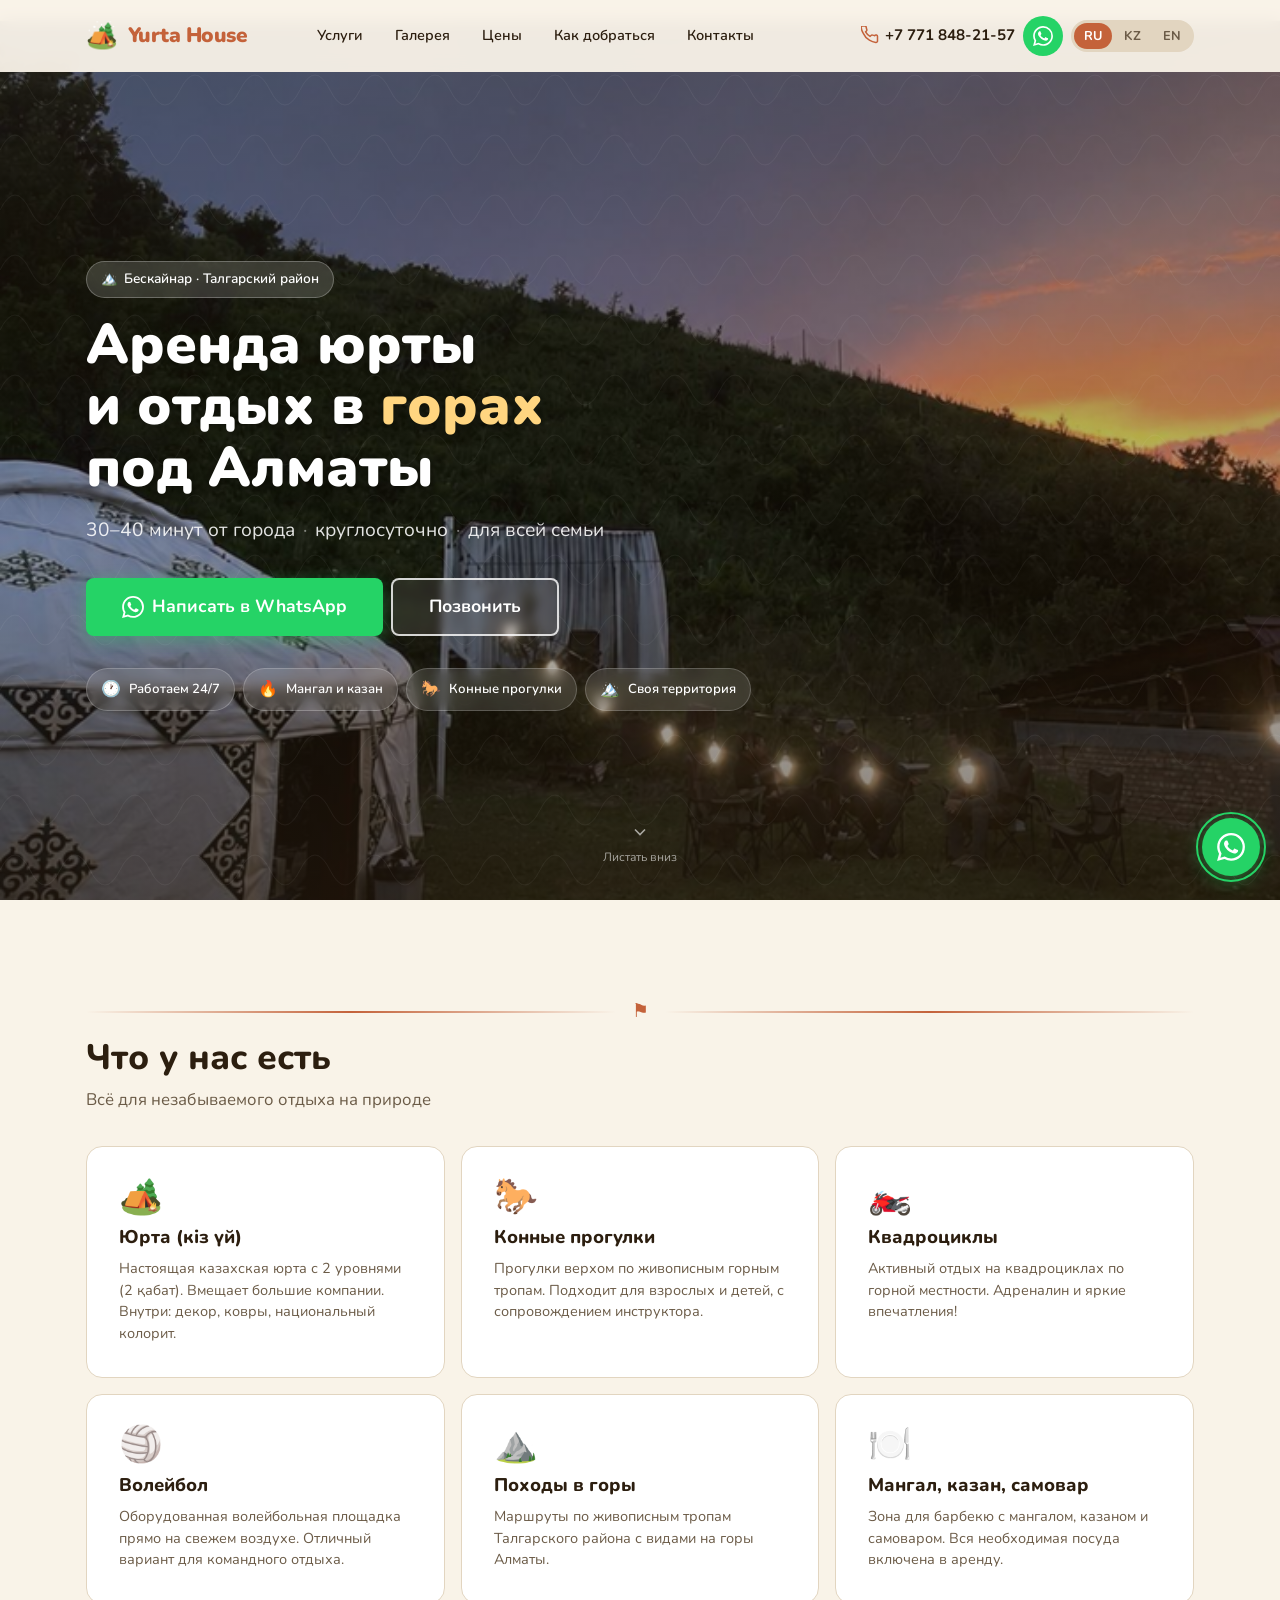
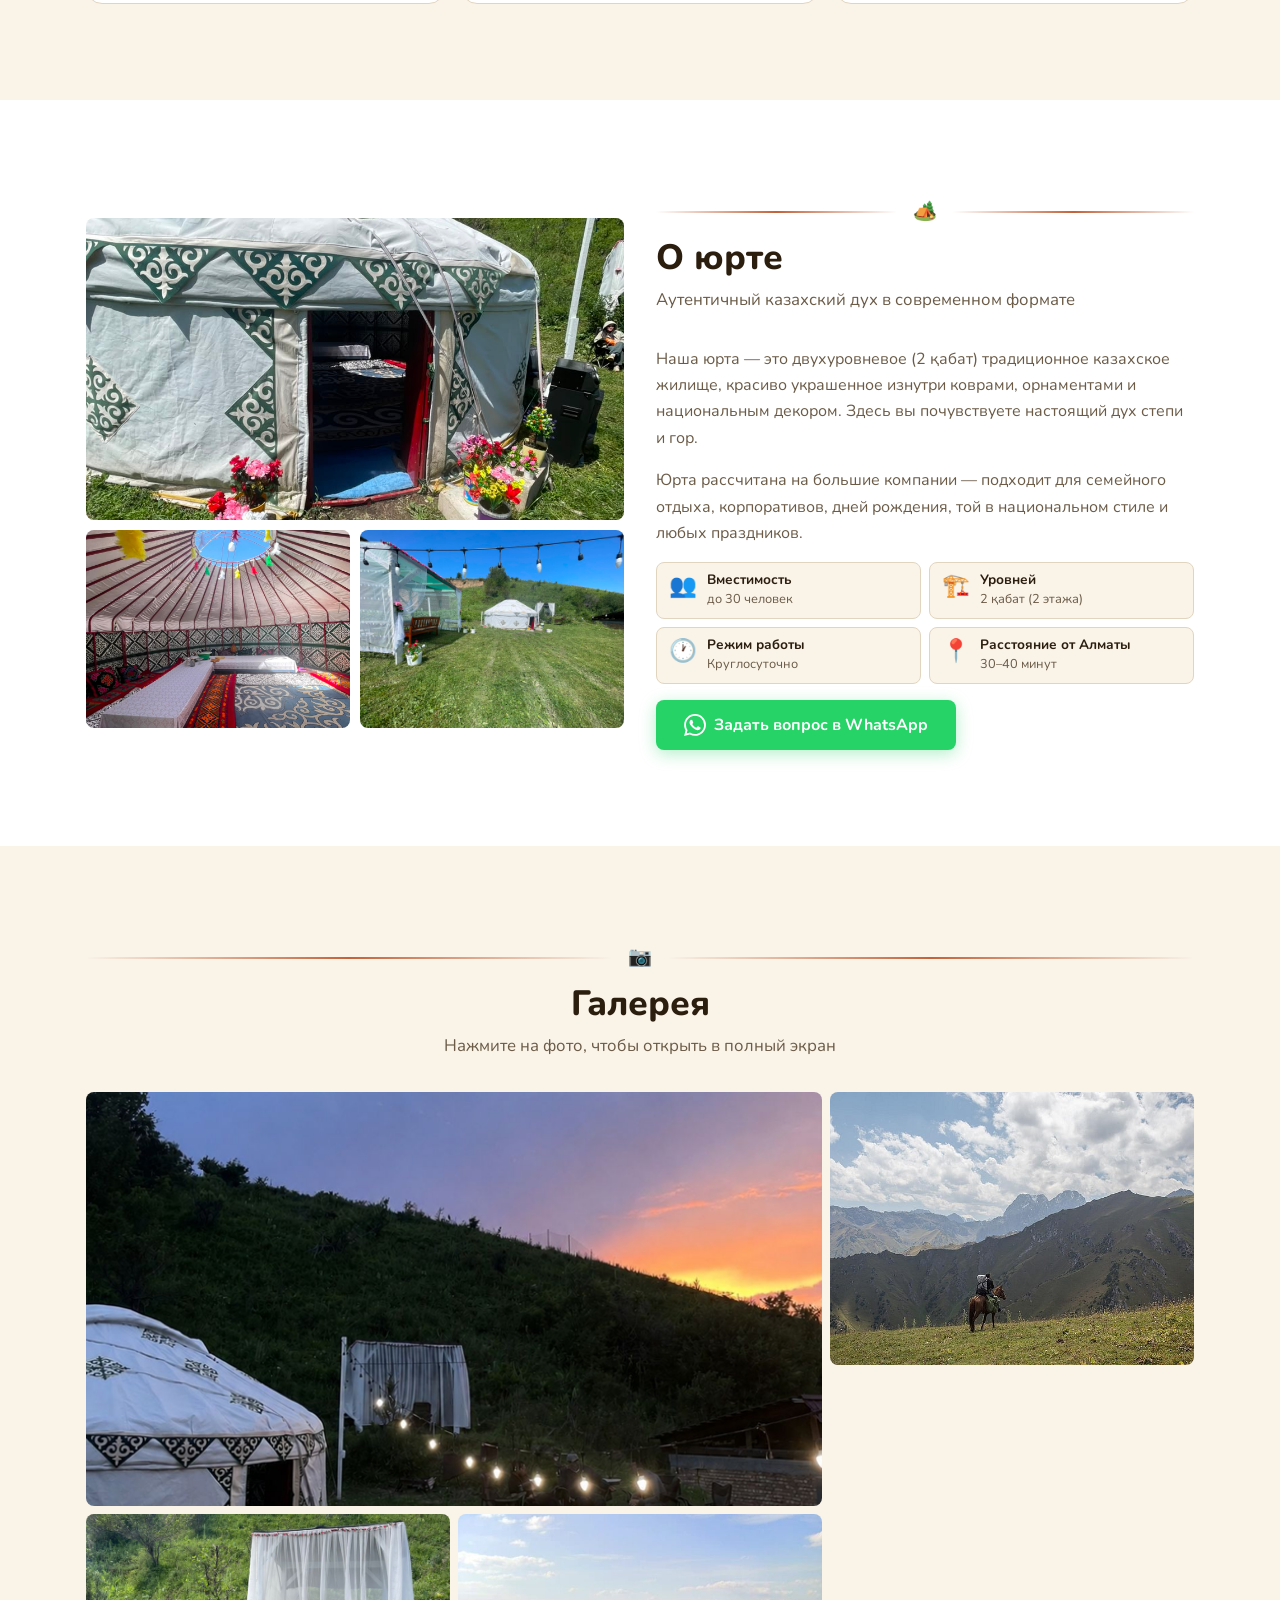
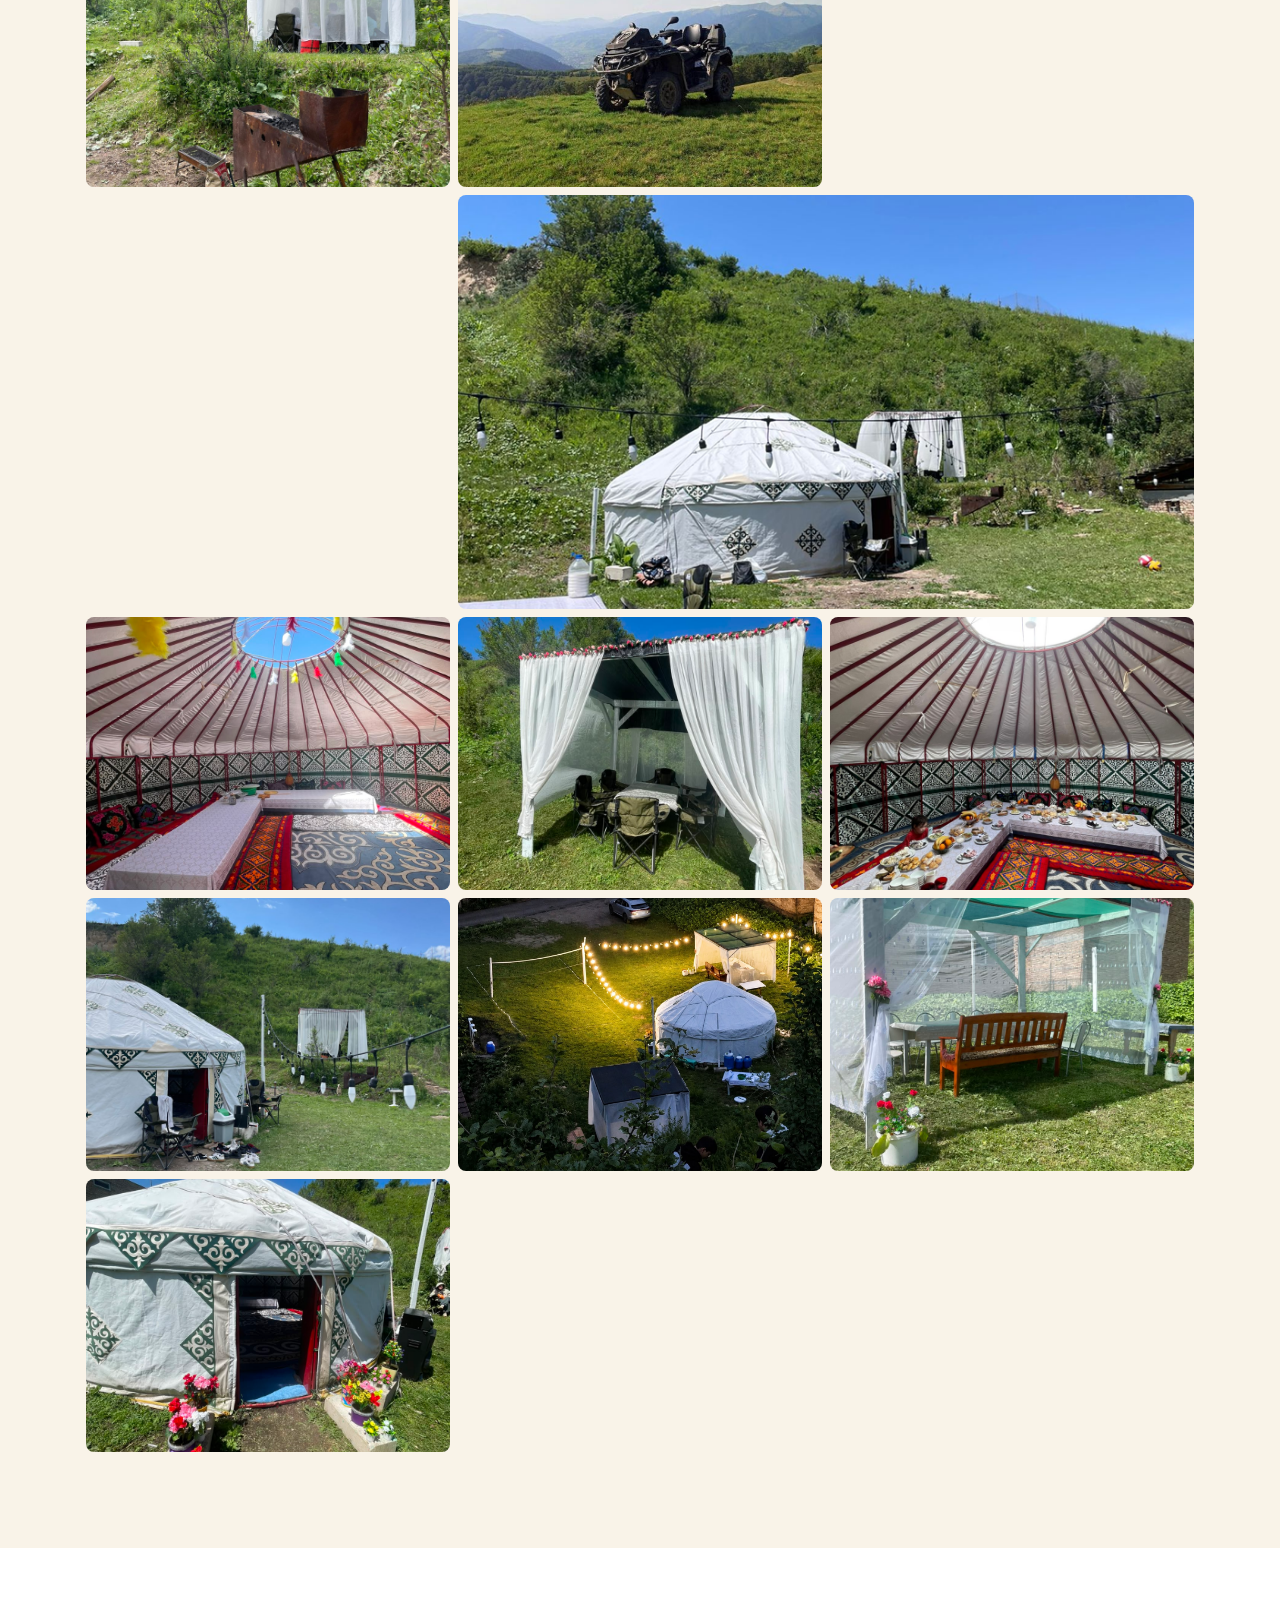
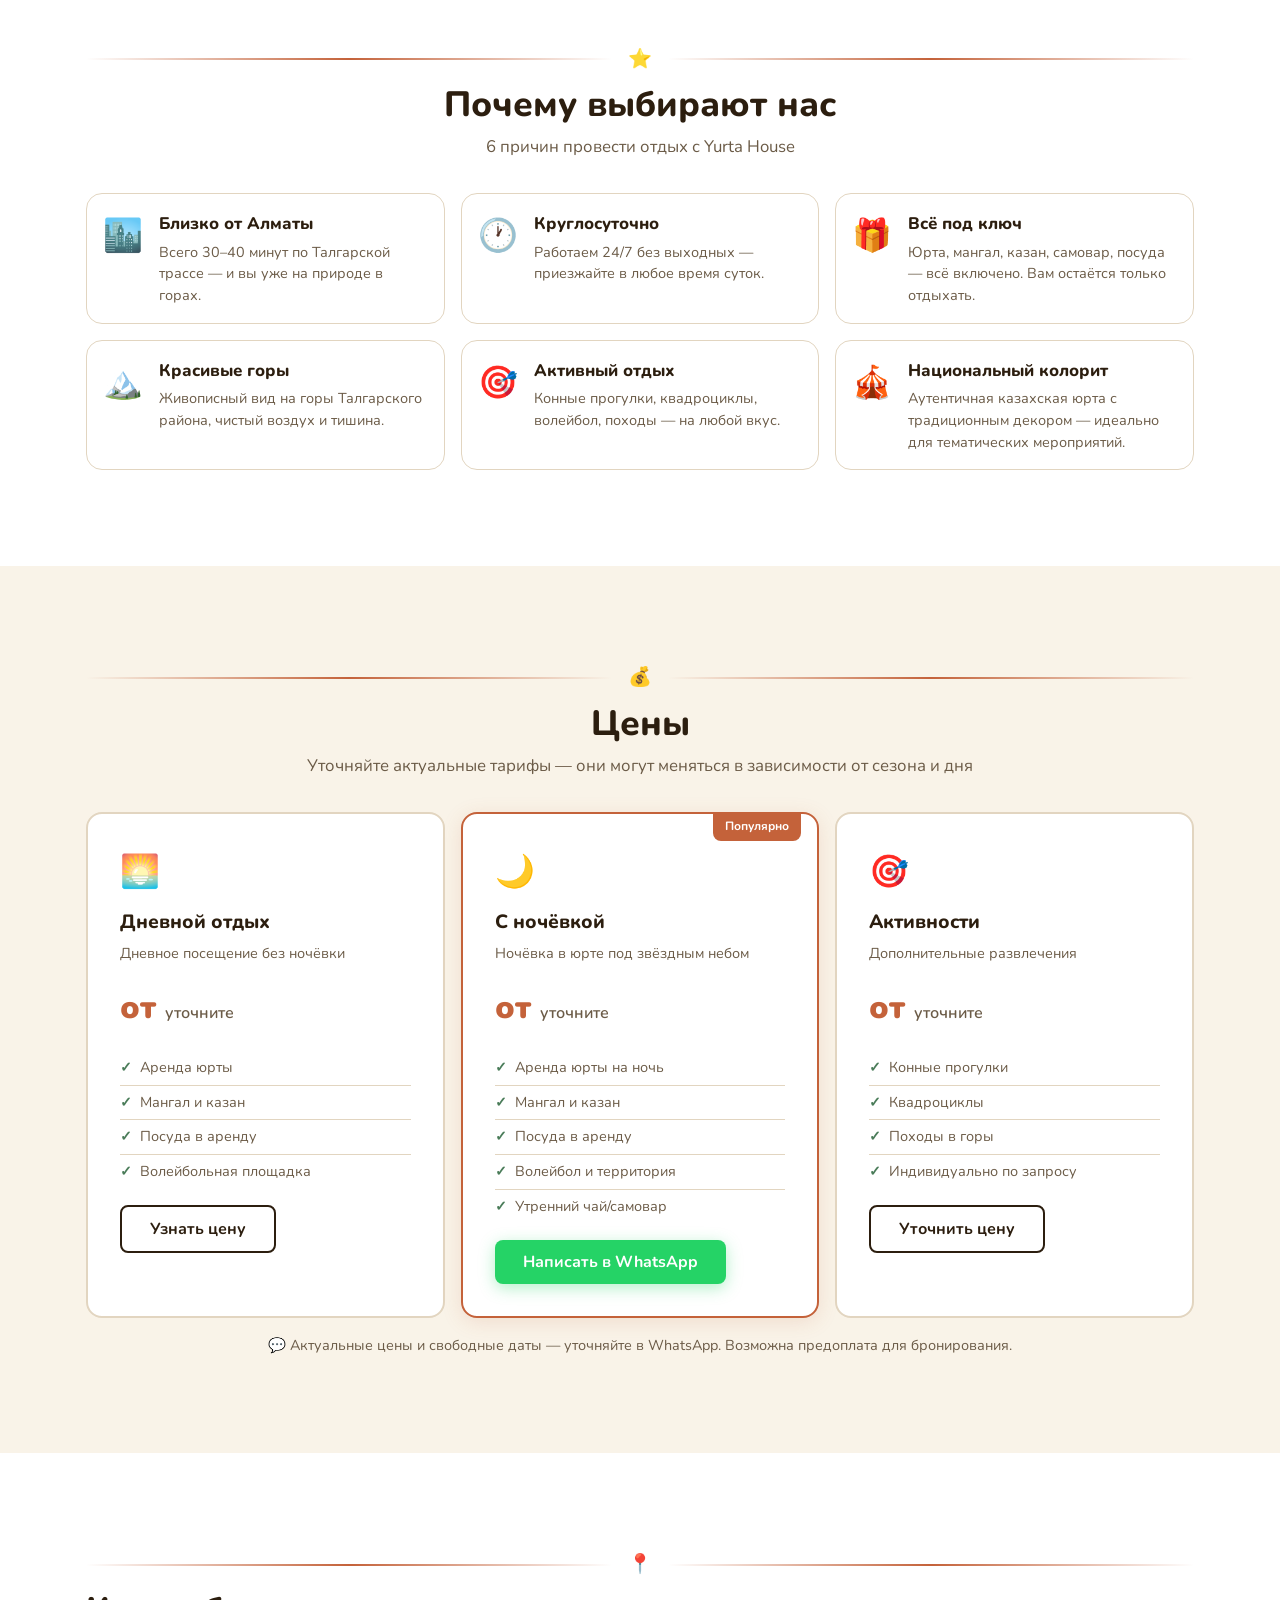
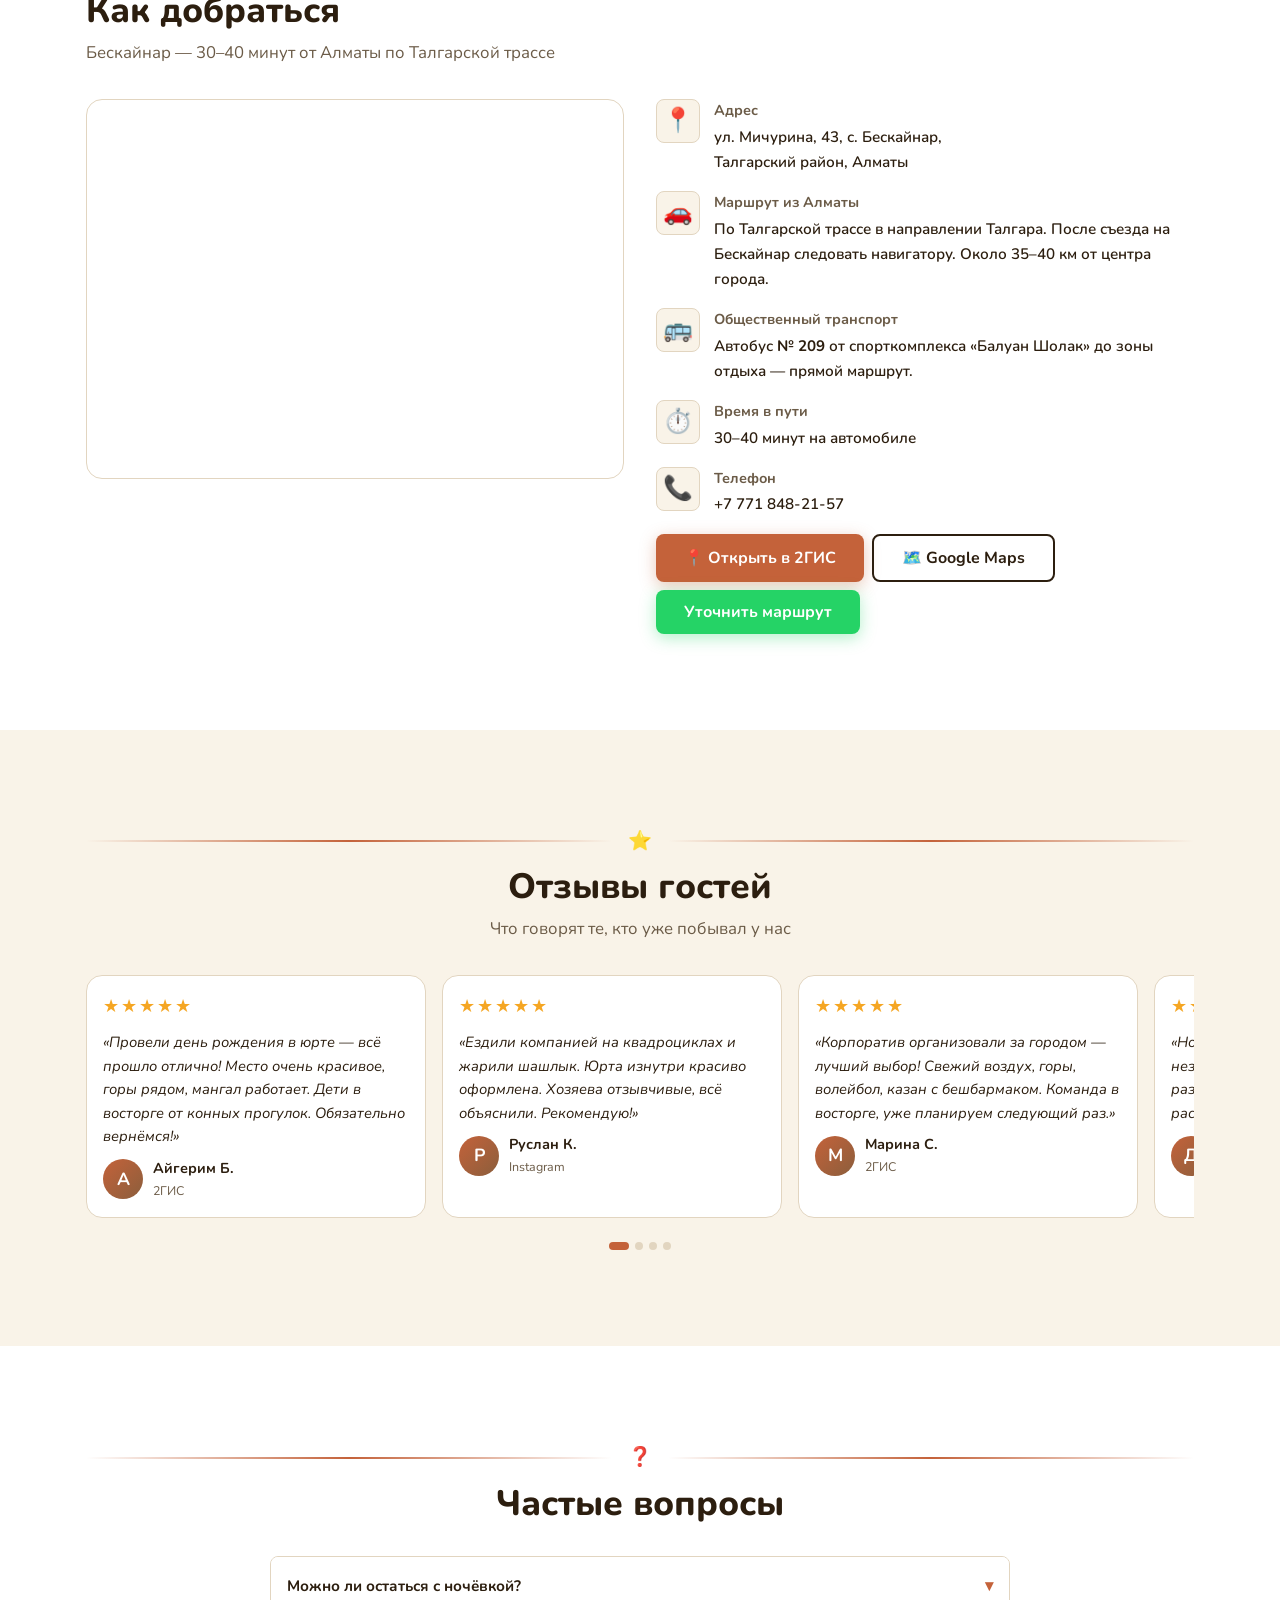
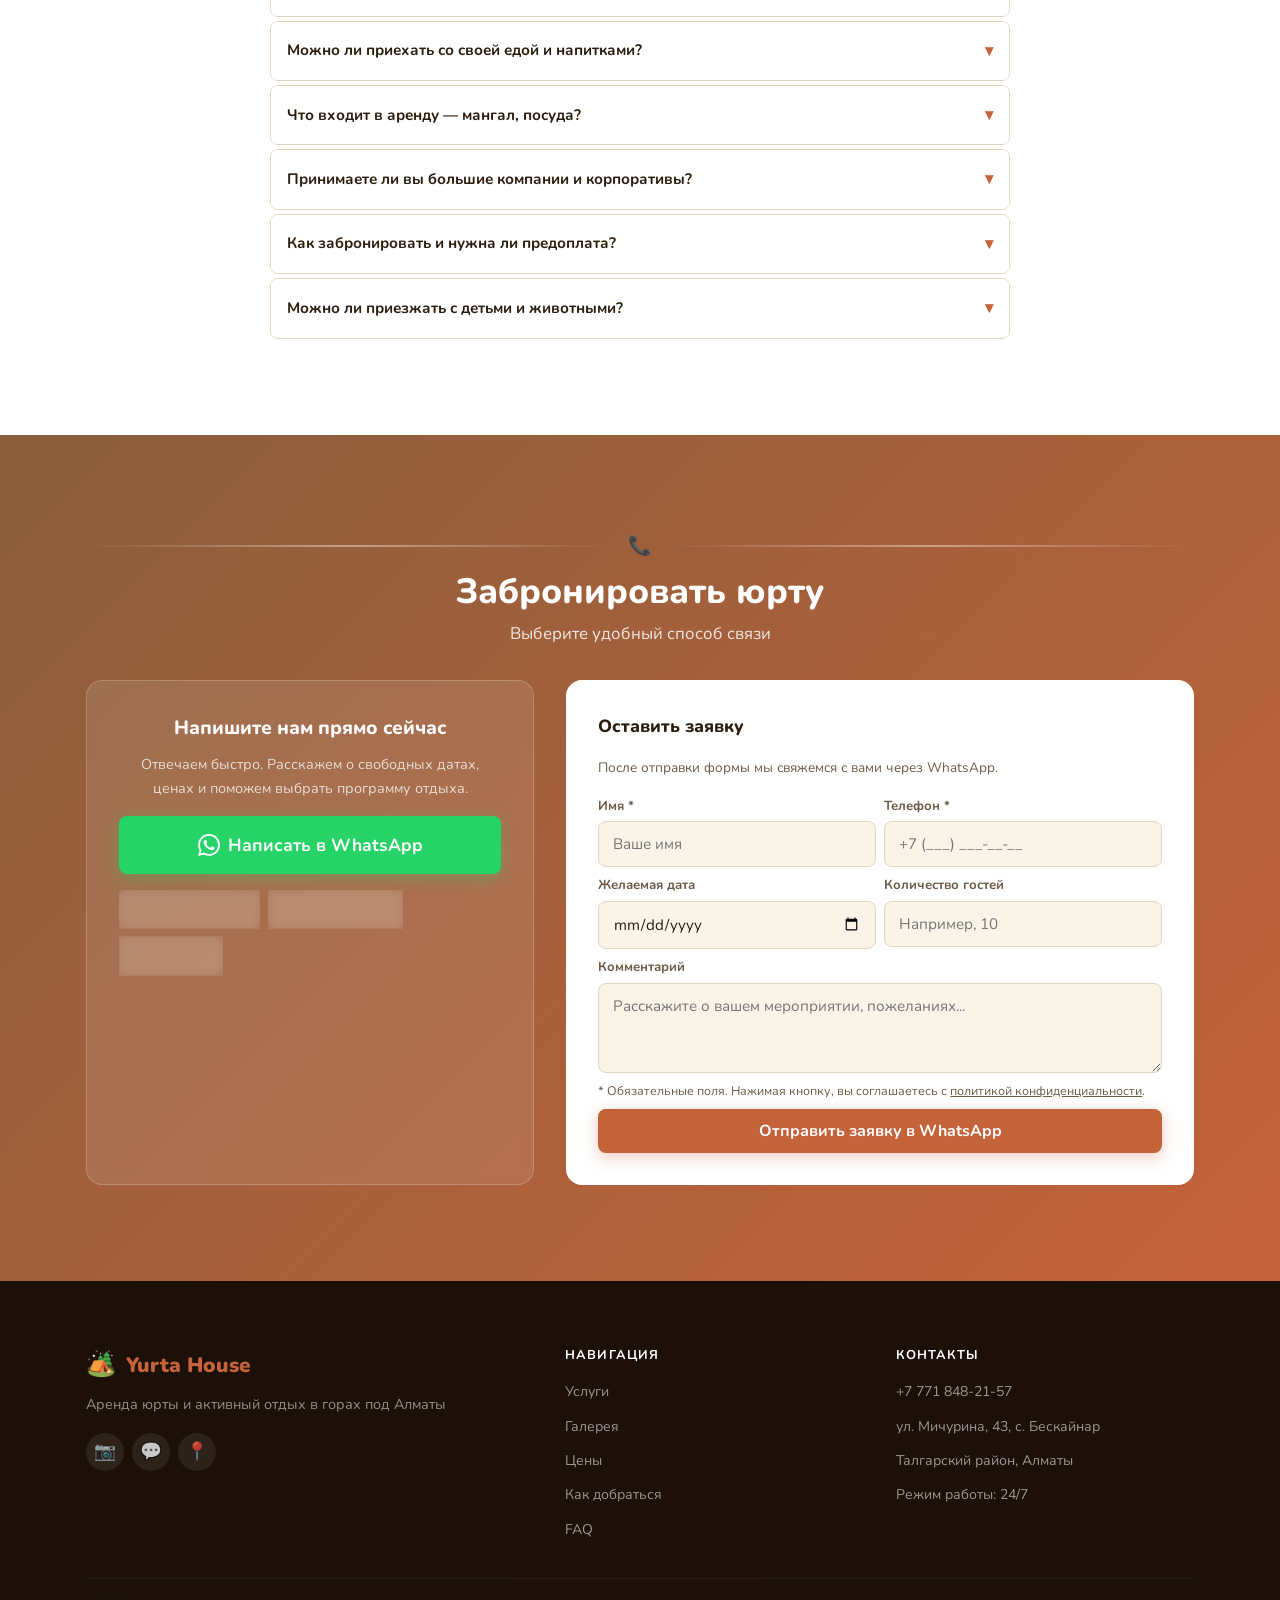
==== index.html @ 25228e87 "fix: renamed "Housse" to "House"" ====
<!DOCTYPE html>
<html lang="ru">
<head>
  <meta charset="UTF-8" />
  <meta name="viewport" content="width=device-width, initial-scale=1.0" />
  <title>Аренда юрты в горах под Алматы — Yurta House | Бескайнар</title>
  <meta name="description" content="Yurta House — аренда казахской юрты в посёлке Бескайнар, Талгарский район. 30–40 минут от Алматы. Конные прогулки, квадроциклы, мангал, казан. Круглосуточно. Пишите в WhatsApp!" />
  <meta name="keywords" content="аренда юрты Алматы, зона отдыха Бескайнар, отдых в горах Талгар, конные прогулки Алматы, юрта для мероприятий, кемпинг Алматы, Yurta House" />
  <meta name="robots" content="index, follow" />
  <link rel="canonical" href="https://yurta-housse.kz/" />
  <link rel="alternate" hreflang="ru" href="https://yurta-housse.kz/" />
  <link rel="alternate" hreflang="kk" href="https://yurta-housse.kz/kz/" />
  <link rel="alternate" hreflang="en" href="https://yurta-housse.kz/en/" />
  <link rel="alternate" hreflang="x-default" href="https://yurta-housse.kz/" />

  <!-- Open Graph -->
  <meta property="og:type" content="website" />
  <meta property="og:url" content="https://yurta-housse.kz/" />
  <meta property="og:title" content="Yurta House — Аренда юрты и отдых в горах под Алматы" />
  <meta property="og:description" content="Казахская юрта, конные прогулки, квадроциклы, мангал и казан. Бескайнар, 30–40 мин от Алматы. Круглосуточно." />
  <meta property="og:image" content="https://yurta-housse.kz/images/og-image.jpg" />
  <meta property="og:locale" content="ru_KZ" />
  <meta property="og:site_name" content="Yurta House" />
  <meta name="twitter:card" content="summary_large_image" />

  <!-- Favicon -->
  <link rel="icon" type="image/svg+xml" href="data:image/svg+xml,<svg xmlns='http://www.w3.org/2000/svg' viewBox='0 0 100 100'><text y='.9em' font-size='90'>🏕️</text></svg>" />

  <!-- Fonts -->
  <link rel="preconnect" href="https://fonts.googleapis.com" />
  <link rel="preconnect" href="https://fonts.gstatic.com" crossorigin />
  <link href="https://fonts.googleapis.com/css2?family=Nunito:wght@400;600;700;800;900&display=swap" rel="stylesheet" />

  <!-- Styles -->
  <link rel="stylesheet" href="css/style.css" />

  <!-- Schema.org JSON-LD -->
  <script type="application/ld+json">
  {
    "@context": "https://schema.org",
    "@type": "LodgingBusiness",
    "name": "Yurta House",
    "description": "Зона отдыха с арендой казахской юрты в посёлке Бескайнар, Талгарский район, Алматы. Конные прогулки, квадроциклы, мангал, казан.",
    "url": "https://yurta-housse.kz",
    "telephone": "+77718482157",
    "address": {
      "@type": "PostalAddress",
      "streetAddress": "ул. Мичурина, 43",
      "addressLocality": "Бескайнар",
      "addressRegion": "Алматы",
      "addressCountry": "KZ"
    },
    "geo": {
      "@type": "GeoCoordinates",
      "latitude": 43.207598,
      "longitude": 77.106128
    },
    "openingHours": "Mo-Su 00:00-24:00",
    "sameAs": [
      "https://www.instagram.com/yurta_housse/",
      "https://go.2gis.com/az1vl"
    ],
    "image": "https://yurta-housse.kz/images/og-image.jpg",
    "priceRange": "$$"
  }
  </script>

  <!-- Google Analytics 4 — замените GA_MEASUREMENT_ID на свой -->
  <!--
  <script async src="https://www.googletagmanager.com/gtag/js?id=GA_MEASUREMENT_ID"></script>
  <script>
    window.dataLayer = window.dataLayer || [];
    function gtag(){dataLayer.push(arguments);}
    gtag('js', new Date());
    gtag('config', 'GA_MEASUREMENT_ID');
  </script>
  -->

  <!-- Яндекс.Метрика — замените МЕТРИКА_ID на свой -->
  <!--
  <script type="text/javascript">
    (function(m,e,t,r,i,k,a){m[i]=m[i]||function(){(m[i].a=m[i].a||[]).push(arguments)};
    m[i].l=1*new Date();k=e.createElement(t),a=e.getElementsByTagName(t)[0],k.async=1,k.src=r,a.parentNode.insertBefore(k,a)})
    (window, document, "script", "https://mc.yandex.ru/metrika/tag.js", "ym");
    ym(МЕТРИКА_ID, "init", { clickmap:true, trackLinks:true, accurateTrackBounce:true });
  </script>
  <noscript><div><img src="https://mc.yandex.ru/watch/МЕТРИКА_ID" style="position:absolute; left:-9999px;" alt="" /></div></noscript>
  -->
</head>
<body>

<!-- ========== HEADER ========== -->
<header class="header" role="banner">
  <div class="container">
    <div class="header__inner">
      <a href="#hero" class="header__logo" aria-label="Yurta House — на главную">
        <span class="header__logo-icon">🏕️</span>
        <span>Yurta House</span>
      </a>

      <nav class="header__nav" aria-label="Основная навигация">
        <a href="#services">Услуги</a>
        <a href="#gallery">Галерея</a>
        <a href="#prices">Цены</a>
        <a href="#location">Как добраться</a>
        <a href="#booking">Контакты</a>
      </nav>

      <div class="header__actions">
        <a href="tel:+77718482157" class="header__phone" aria-label="Позвонить">
          <svg viewBox="0 0 24 24" fill="none" stroke="currentColor" stroke-width="2"><path d="M22 16.92v3a2 2 0 01-2.18 2 19.79 19.79 0 01-8.63-3.07A19.5 19.5 0 013.07 9.82 19.79 19.79 0 01.06 1.18 2 2 0 012 0h3a2 2 0 012 1.72 12.84 12.84 0 00.7 2.81 2 2 0 01-.45 2.11L6.09 7.91a16 16 0 006 6l1.27-1.27a2 2 0 012.11-.45 12.84 12.84 0 002.81.7A2 2 0 0122 14v2.92z"/></svg>
          +7 771 848-21-57
        </a>

        <a href="https://wa.me/77718482157?text=%D0%97%D0%B4%D1%80%D0%B0%D0%B2%D1%81%D1%82%D0%B2%D1%83%D0%B9%D1%82%D0%B5!%20%D0%A5%D0%BE%D1%87%D1%83%20%D0%B7%D0%B0%D0%B1%D1%80%D0%BE%D0%BD%D0%B8%D1%80%D0%BE%D0%B2%D0%B0%D1%82%D1%8C%20%D1%8E%D1%80%D1%82%D1%83"
           class="header__wa-icon" target="_blank" rel="noopener" aria-label="WhatsApp"
           data-event="wa_click" data-label="header">
          <svg viewBox="0 0 24 24" fill="currentColor"><path d="M17.472 14.382c-.297-.149-1.758-.867-2.03-.967-.273-.099-.471-.148-.67.15-.197.297-.767.966-.94 1.164-.173.199-.347.223-.644.075-.297-.15-1.255-.463-2.39-1.475-.883-.788-1.48-1.761-1.653-2.059-.173-.297-.018-.458.13-.606.134-.133.298-.347.446-.52.149-.174.198-.298.298-.497.099-.198.05-.371-.025-.52-.075-.149-.669-1.612-.916-2.207-.242-.579-.487-.5-.669-.51a12.8 12.8 0 00-.57-.01c-.198 0-.52.074-.792.372-.272.297-1.04 1.016-1.04 2.479 0 1.462 1.065 2.875 1.213 3.074.149.198 2.096 3.2 5.077 4.487.709.306 1.262.489 1.694.625.712.227 1.36.195 1.871.118.571-.085 1.758-.719 2.006-1.413.248-.694.248-1.289.173-1.413-.074-.124-.272-.198-.57-.347m-5.421 7.403h-.004a9.87 9.87 0 01-5.031-1.378l-.361-.214-3.741.982.998-3.648-.235-.374a9.86 9.86 0 01-1.51-5.26c.001-5.45 4.436-9.884 9.888-9.884 2.64 0 5.122 1.03 6.988 2.898a9.825 9.825 0 012.893 6.994c-.003 5.45-4.437 9.884-9.885 9.884m8.413-18.297A11.815 11.815 0 0012.05 0C5.495 0 .16 5.335.157 11.892c0 2.096.547 4.142 1.588 5.945L.057 24l6.305-1.654a11.882 11.882 0 005.683 1.448h.005c6.554 0 11.89-5.335 11.893-11.893a11.821 11.821 0 00-3.48-8.413z"/></svg>
        </a>

        <div class="lang-switcher" role="group" aria-label="Язык сайта">
          <button class="lang-switcher__btn" data-lang="ru">RU</button>
          <button class="lang-switcher__btn" data-lang="kz">KZ</button>
          <button class="lang-switcher__btn" data-lang="en">EN</button>
        </div>

        <button class="burger" aria-label="Открыть меню" aria-expanded="false">
          <span class="burger__line"></span>
          <span class="burger__line"></span>
          <span class="burger__line"></span>
        </button>
      </div>
    </div>
  </div>
</header>

<!-- Mobile nav drawer -->
<nav class="mobile-nav" aria-label="Мобильная навигация">
  <div class="mobile-nav__links">
    <a href="#services">🏕️ Услуги</a>
    <a href="#gallery">📷 Галерея</a>
    <a href="#prices">💰 Цены</a>
    <a href="#location">📍 Как добраться</a>
    <a href="#reviews">⭐ Отзывы</a>
    <a href="#booking">📞 Контакты</a>
  </div>
  <div class="mobile-nav__cta">
    <a href="https://wa.me/77718482157?text=%D0%97%D0%B4%D1%80%D0%B0%D0%B2%D1%81%D1%82%D0%B2%D1%83%D0%B9%D1%82%D0%B5!%20%D0%A5%D0%BE%D1%87%D1%83%20%D0%B7%D0%B0%D0%B1%D1%80%D0%BE%D0%BD%D0%B8%D1%80%D0%BE%D0%B2%D0%B0%D1%82%D1%8C%20%D1%8E%D1%80%D1%82%D1%83"
       class="btn btn--wa btn--full" target="_blank" rel="noopener"
       data-event="wa_click" data-label="mobile_nav">
      <svg viewBox="0 0 24 24" fill="currentColor" width="20" height="20"><path d="M17.472 14.382c-.297-.149-1.758-.867-2.03-.967-.273-.099-.471-.148-.67.15-.197.297-.767.966-.94 1.164-.173.199-.347.223-.644.075-.297-.15-1.255-.463-2.39-1.475-.883-.788-1.48-1.761-1.653-2.059-.173-.297-.018-.458.13-.606.134-.133.298-.347.446-.52.149-.174.198-.298.298-.497.099-.198.05-.371-.025-.52-.075-.149-.669-1.612-.916-2.207-.242-.579-.487-.5-.669-.51a12.8 12.8 0 00-.57-.01c-.198 0-.52.074-.792.372-.272.297-1.04 1.016-1.04 2.479 0 1.462 1.065 2.875 1.213 3.074.149.198 2.096 3.2 5.077 4.487.709.306 1.262.489 1.694.625.712.227 1.36.195 1.871.118.571-.085 1.758-.719 2.006-1.413.248-.694.248-1.289.173-1.413-.074-.124-.272-.198-.57-.347m-5.421 7.403h-.004a9.87 9.87 0 01-5.031-1.378l-.361-.214-3.741.982.998-3.648-.235-.374a9.86 9.86 0 01-1.51-5.26c.001-5.45 4.436-9.884 9.888-9.884 2.64 0 5.122 1.03 6.988 2.898a9.825 9.825 0 012.893 6.994c-.003 5.45-4.437 9.884-9.885 9.884m8.413-18.297A11.815 11.815 0 0012.05 0C5.495 0 .16 5.335.157 11.892c0 2.096.547 4.142 1.588 5.945L.057 24l6.305-1.654a11.882 11.882 0 005.683 1.448h.005c6.554 0 11.89-5.335 11.893-11.893a11.821 11.821 0 00-3.48-8.413z"/></svg>
      Написать в WhatsApp
    </a>
    <a href="tel:+77718482157" class="btn btn--outline btn--full">Позвонить</a>
  </div>
</nav>

<!-- ========== HERO ========== -->
<section class="hero" id="hero" aria-label="Главный экран">
  <div class="container">
    <div class="hero__content">
      <div class="hero__badge reveal">
        <span>🏔️</span> Бескайнар · Талгарский район
      </div>

      <h1 class="hero__title reveal reveal-delay-1">
        Аренда юрты<br />и отдых в <span>горах</span><br />под Алматы
      </h1>

      <p class="hero__sub reveal reveal-delay-2">
        30–40 минут от города <span>·</span> круглосуточно <span>·</span> для всей семьи
      </p>

      <div class="hero__cta reveal reveal-delay-3">
        <a href="https://wa.me/77718482157?text=%D0%97%D0%B4%D1%80%D0%B0%D0%B2%D1%81%D1%82%D0%B2%D1%83%D0%B9%D1%82%D0%B5!%20%D0%A5%D0%BE%D1%87%D1%83%20%D0%B7%D0%B0%D0%B1%D1%80%D0%BE%D0%BD%D0%B8%D1%80%D0%BE%D0%B2%D0%B0%D1%82%D1%8C%20%D1%8E%D1%80%D1%82%D1%83"
           class="btn btn--wa btn--lg" target="_blank" rel="noopener"
           data-event="wa_click" data-label="hero">
          <svg viewBox="0 0 24 24" fill="currentColor"><path d="M17.472 14.382c-.297-.149-1.758-.867-2.03-.967-.273-.099-.471-.148-.67.15-.197.297-.767.966-.94 1.164-.173.199-.347.223-.644.075-.297-.15-1.255-.463-2.39-1.475-.883-.788-1.48-1.761-1.653-2.059-.173-.297-.018-.458.13-.606.134-.133.298-.347.446-.52.149-.174.198-.298.298-.497.099-.198.05-.371-.025-.52-.075-.149-.669-1.612-.916-2.207-.242-.579-.487-.5-.669-.51a12.8 12.8 0 00-.57-.01c-.198 0-.52.074-.792.372-.272.297-1.04 1.016-1.04 2.479 0 1.462 1.065 2.875 1.213 3.074.149.198 2.096 3.2 5.077 4.487.709.306 1.262.489 1.694.625.712.227 1.36.195 1.871.118.571-.085 1.758-.719 2.006-1.413.248-.694.248-1.289.173-1.413-.074-.124-.272-.198-.57-.347m-5.421 7.403h-.004a9.87 9.87 0 01-5.031-1.378l-.361-.214-3.741.982.998-3.648-.235-.374a9.86 9.86 0 01-1.51-5.26c.001-5.45 4.436-9.884 9.888-9.884 2.64 0 5.122 1.03 6.988 2.898a9.825 9.825 0 012.893 6.994c-.003 5.45-4.437 9.884-9.885 9.884m8.413-18.297A11.815 11.815 0 0012.05 0C5.495 0 .16 5.335.157 11.892c0 2.096.547 4.142 1.588 5.945L.057 24l6.305-1.654a11.882 11.882 0 005.683 1.448h.005c6.554 0 11.89-5.335 11.893-11.893a11.821 11.821 0 00-3.48-8.413z"/></svg>
          Написать в WhatsApp
        </a>
        <a href="tel:+77718482157" class="btn btn--outline-white btn--lg"
           data-event="phone_click" data-label="hero">
          Позвонить
        </a>
      </div>

      <div class="hero__badges reveal">
        <div class="hero__trust"><span class="hero__trust-icon">🕐</span> Работаем 24/7</div>
        <div class="hero__trust"><span class="hero__trust-icon">🔥</span> Мангал и казан</div>
        <div class="hero__trust"><span class="hero__trust-icon">🐎</span> Конные прогулки</div>
        <div class="hero__trust"><span class="hero__trust-icon">🏔️</span> Своя территория</div>
      </div>
    </div>
  </div>

  <div class="hero__scroll" aria-hidden="true">
    <svg viewBox="0 0 24 24" fill="none" stroke="currentColor" stroke-width="2"><polyline points="6 9 12 15 18 9"/></svg>
    Листать вниз
  </div>
</section>

<!-- ========== SERVICES ========== -->
<section class="section" id="services">
  <div class="container">
    <div class="section__header reveal">
      <div class="ornament"><div class="ornament__line"></div><span class="ornament__icon">⚑</span><div class="ornament__line"></div></div>
      <h2 class="section__title">Что у нас есть</h2>
      <p class="section__subtitle">Всё для незабываемого отдыха на природе</p>
    </div>

    <div class="services__grid">
      <div class="service-card reveal">
        <div class="service-card__icon">🏕️</div>
        <h3 class="service-card__title">Юрта (кіз үй)</h3>
        <p class="service-card__text">Настоящая казахская юрта с 2 уровнями (2 қабат). Вмещает большие компании. Внутри: декор, ковры, национальный колорит.</p>
      </div>
      <div class="service-card reveal reveal-delay-1">
        <div class="service-card__icon">🐎</div>
        <h3 class="service-card__title">Конные прогулки</h3>
        <p class="service-card__text">Прогулки верхом по живописным горным тропам. Подходит для взрослых и детей, с сопровождением инструктора.</p>
      </div>
      <div class="service-card reveal reveal-delay-2">
        <div class="service-card__icon">🏍️</div>
        <h3 class="service-card__title">Квадроциклы</h3>
        <p class="service-card__text">Активный отдых на квадроциклах по горной местности. Адреналин и яркие впечатления!</p>
      </div>
      <div class="service-card reveal">
        <div class="service-card__icon">🏐</div>
        <h3 class="service-card__title">Волейбол</h3>
        <p class="service-card__text">Оборудованная волейбольная площадка прямо на свежем воздухе. Отличный вариант для командного отдыха.</p>
      </div>
      <div class="service-card reveal reveal-delay-1">
        <div class="service-card__icon">⛰️</div>
        <h3 class="service-card__title">Походы в горы</h3>
        <p class="service-card__text">Маршруты по живописным тропам Талгарского района с видами на горы Алматы.</p>
      </div>
      <div class="service-card reveal reveal-delay-2">
        <div class="service-card__icon">🍽️</div>
        <h3 class="service-card__title">Мангал, казан, самовар</h3>
        <p class="service-card__text">Зона для барбекю с мангалом, казаном и самоваром. Вся необходимая посуда включена в аренду.</p>
      </div>
    </div>
  </div>
</section>

<!-- ========== ABOUT ========== -->
<section class="section section--alt" id="about">
  <div class="container">
    <div class="about__inner">
      <div class="about__text">
        <div class="section__header reveal">
          <div class="ornament"><div class="ornament__line"></div><span class="ornament__icon">🏕️</span><div class="ornament__line"></div></div>
          <h2 class="section__title">О юрте</h2>
          <p class="section__subtitle">Аутентичный казахский дух в современном формате</p>
        </div>

        <p class="reveal" style="margin-bottom:16px; color:var(--clr-text-muted);">
          Наша юрта — это двухуровневое (2 қабат) традиционное казахское жилище, красиво украшенное изнутри коврами, орнаментами и национальным декором. Здесь вы почувствуете настоящий дух степи и гор.
        </p>
        <p class="reveal" style="margin-bottom:16px; color:var(--clr-text-muted);">
          Юрта рассчитана на большие компании — подходит для семейного отдыха, корпоративов, дней рождения, той в национальном стиле и любых праздников.
        </p>

        <div class="about__features reveal">
          <div class="about__feature">
            <div class="about__feature-icon">👥</div>
            <div>
              <div class="about__feature-label">Вместимость</div>
              <div class="about__feature-val">до 30 человек</div>
            </div>
          </div>
          <div class="about__feature">
            <div class="about__feature-icon">🏗️</div>
            <div>
              <div class="about__feature-label">Уровней</div>
              <div class="about__feature-val">2 қабат (2 этажа)</div>
            </div>
          </div>
          <div class="about__feature">
            <div class="about__feature-icon">🕐</div>
            <div>
              <div class="about__feature-label">Режим работы</div>
              <div class="about__feature-val">Круглосуточно</div>
            </div>
          </div>
          <div class="about__feature">
            <div class="about__feature-icon">📍</div>
            <div>
              <div class="about__feature-label">Расстояние от Алматы</div>
              <div class="about__feature-val">30–40 минут</div>
            </div>
          </div>
        </div>

        <a href="https://wa.me/77718482157?text=%D0%97%D0%B4%D1%80%D0%B0%D0%B2%D1%81%D1%82%D0%B2%D1%83%D0%B9%D1%82%D0%B5!%20%D0%A5%D0%BE%D1%87%D1%83%20%D1%83%D0%B7%D0%BD%D0%B0%D1%82%D1%8C%20%D0%BF%D0%BE%D0%B4%D1%80%D0%BE%D0%B1%D0%BD%D0%B5%D0%B5%20%D0%BE%20%D1%8E%D1%80%D1%82%D0%B5"
           class="btn btn--wa reveal" target="_blank" rel="noopener"
           data-event="wa_click" data-label="about">
          <svg viewBox="0 0 24 24" fill="currentColor"><path d="M17.472 14.382c-.297-.149-1.758-.867-2.03-.967-.273-.099-.471-.148-.67.15-.197.297-.767.966-.94 1.164-.173.199-.347.223-.644.075-.297-.15-1.255-.463-2.39-1.475-.883-.788-1.48-1.761-1.653-2.059-.173-.297-.018-.458.13-.606.134-.133.298-.347.446-.52.149-.174.198-.298.298-.497.099-.198.05-.371-.025-.52-.075-.149-.669-1.612-.916-2.207-.242-.579-.487-.5-.669-.51a12.8 12.8 0 00-.57-.01c-.198 0-.52.074-.792.372-.272.297-1.04 1.016-1.04 2.479 0 1.462 1.065 2.875 1.213 3.074.149.198 2.096 3.2 5.077 4.487.709.306 1.262.489 1.694.625.712.227 1.36.195 1.871.118.571-.085 1.758-.719 2.006-1.413.248-.694.248-1.289.173-1.413-.074-.124-.272-.198-.57-.347m-5.421 7.403h-.004a9.87 9.87 0 01-5.031-1.378l-.361-.214-3.741.982.998-3.648-.235-.374a9.86 9.86 0 01-1.51-5.26c.001-5.45 4.436-9.884 9.888-9.884 2.64 0 5.122 1.03 6.988 2.898a9.825 9.825 0 012.893 6.994c-.003 5.45-4.437 9.884-9.885 9.884m8.413-18.297A11.815 11.815 0 0012.05 0C5.495 0 .16 5.335.157 11.892c0 2.096.547 4.142 1.588 5.945L.057 24l6.305-1.654a11.882 11.882 0 005.683 1.448h.005c6.554 0 11.89-5.335 11.893-11.893a11.821 11.821 0 00-3.48-8.413z"/></svg>
          Задать вопрос в WhatsApp
        </a>
      </div>

      <div class="about__photos reveal">
        <div class="about__photo">
          <img src="images/yurt entrance.jpeg" alt="Вход в юрту — Yurta House" loading="lazy" />
        </div>
        <div class="about__photo">
          <img src="images/yurt from inside.jpeg" alt="Интерьер казахской юрты с декором" loading="lazy" />
        </div>
        <div class="about__photo">
          <img src="images/yurt from outside and some other stuff.jpeg" alt="Территория Yurta House" loading="lazy" />
        </div>
      </div>
    </div>
  </div>
</section>

<!-- ========== GALLERY ========== -->
<section class="section" id="gallery">
  <div class="container">
    <div class="section__header section__header--center reveal">
      <div class="ornament" style="justify-content:center"><div class="ornament__line"></div><span class="ornament__icon">📷</span><div class="ornament__line"></div></div>
      <h2 class="section__title">Галерея</h2>
      <p class="section__subtitle">Нажмите на фото, чтобы открыть в полный экран</p>
    </div>

    <div class="gallery__grid reveal">
      <div class="gallery__item"><img src="images/yurta-night.png" alt="Вечерняя атмосфера — Yurta House" loading="lazy" /></div>
      <div class="gallery__item"><img src="images/horse-riding.jpg" alt="Конные прогулки в горах" loading="lazy" /></div>
      <div class="gallery__item"><img src="images/mangal.png" alt="Мангал и зона барбекю" loading="lazy" /></div>
      <div class="gallery__item"><img src="images/quadro.jpg" alt="Квадроциклы в горах" loading="lazy" /></div>
      <div class="gallery__item"><img src="images/yurta-exterior1.png" alt="Территория Yurta House" loading="lazy" /></div>
      <div class="gallery__item"><img src="images/yurt from inside.jpeg" alt="Интерьер казахской юрты с декором" loading="lazy" /></div>
      <div class="gallery__item"><img src="images/gazebo.jpeg" alt="Беседка на территории" loading="lazy" /></div>
      <div class="gallery__item"><img src="images/yurta-interior1.png" alt="Торжество в юрте — Yurta House" loading="lazy" /></div>      
      <div class="gallery__item"><img src="images/yurta-exterior.png" alt="Юрта снаружи — Yurta House" loading="lazy" /></div>      
      <div class="gallery__item"><img src="images/view-from-above.jpeg" alt="Вид сверху — вся территория" loading="lazy" /></div>
      <div class="gallery__item"><img src="images/alcove.jpeg" alt="Беседка-альков — зона отдыха" loading="lazy" /></div>
      <div class="gallery__item"><img src="images/yurt entrance.jpeg" alt="Вход в юрту — казахский орнамент" loading="lazy" /></div>
    </div>
  </div>
</section>

<!-- Lightbox -->
<div class="lightbox" role="dialog" aria-modal="true" aria-label="Просмотр фотографий">
  <button class="lightbox__close" aria-label="Закрыть">✕</button>
  <button class="lightbox__prev" aria-label="Предыдущее фото">‹</button>
  <img class="lightbox__img" src="" alt="" />
  <button class="lightbox__next" aria-label="Следующее фото">›</button>
  <div class="lightbox__counter" aria-live="polite"></div>
</div>

<!-- ========== WHY US ========== -->
<section class="section section--alt" id="why">
  <div class="container">
    <div class="section__header section__header--center reveal">
      <div class="ornament" style="justify-content:center"><div class="ornament__line"></div><span class="ornament__icon">⭐</span><div class="ornament__line"></div></div>
      <h2 class="section__title">Почему выбирают нас</h2>
      <p class="section__subtitle">6 причин провести отдых с Yurta House</p>
    </div>

    <div class="why__grid">
      <div class="why-card reveal">
        <div class="why-card__icon">🏙️</div>
        <div>
          <h3 class="why-card__title">Близко от Алматы</h3>
          <p class="why-card__text">Всего 30–40 минут по Талгарской трассе — и вы уже на природе в горах.</p>
        </div>
      </div>
      <div class="why-card reveal reveal-delay-1">
        <div class="why-card__icon">🕐</div>
        <div>
          <h3 class="why-card__title">Круглосуточно</h3>
          <p class="why-card__text">Работаем 24/7 без выходных — приезжайте в любое время суток.</p>
        </div>
      </div>
      <div class="why-card reveal reveal-delay-2">
        <div class="why-card__icon">🎁</div>
        <div>
          <h3 class="why-card__title">Всё под ключ</h3>
          <p class="why-card__text">Юрта, мангал, казан, самовар, посуда — всё включено. Вам остаётся только отдыхать.</p>
        </div>
      </div>
      <div class="why-card reveal">
        <div class="why-card__icon">🏔️</div>
        <div>
          <h3 class="why-card__title">Красивые горы</h3>
          <p class="why-card__text">Живописный вид на горы Талгарского района, чистый воздух и тишина.</p>
        </div>
      </div>
      <div class="why-card reveal reveal-delay-1">
        <div class="why-card__icon">🎯</div>
        <div>
          <h3 class="why-card__title">Активный отдых</h3>
          <p class="why-card__text">Конные прогулки, квадроциклы, волейбол, походы — на любой вкус.</p>
        </div>
      </div>
      <div class="why-card reveal reveal-delay-2">
        <div class="why-card__icon">🎪</div>
        <div>
          <h3 class="why-card__title">Национальный колорит</h3>
          <p class="why-card__text">Аутентичная казахская юрта с традиционным декором — идеально для тематических мероприятий.</p>
        </div>
      </div>
    </div>
  </div>
</section>

<!-- ========== PRICES ========== -->
<section class="section" id="prices">
  <div class="container">
    <div class="section__header section__header--center reveal">
      <div class="ornament" style="justify-content:center"><div class="ornament__line"></div><span class="ornament__icon">💰</span><div class="ornament__line"></div></div>
      <h2 class="section__title">Цены</h2>
      <p class="section__subtitle">Уточняйте актуальные тарифы — они могут меняться в зависимости от сезона и дня</p>
    </div>

    <div class="prices__grid">
      <div class="price-card reveal">
        <div class="price-card__icon">🌅</div>
        <h3 class="price-card__title">Дневной отдых</h3>
        <p class="price-card__desc">Дневное посещение без ночёвки</p>
        <div class="price-card__price">от <span>уточните</span></div>
        <ul class="price-card__list">
          <li>Аренда юрты</li>
          <li>Мангал и казан</li>
          <li>Посуда в аренду</li>
          <li>Волейбольная площадка</li>
        </ul>
        <a href="https://wa.me/77718482157?text=%D0%97%D0%B4%D1%80%D0%B0%D0%B2%D1%81%D1%82%D0%B2%D1%83%D0%B9%D1%82%D0%B5!%20%D0%A5%D0%BE%D1%87%D1%83%20%D1%83%D0%B7%D0%BD%D0%B0%D1%82%D1%8C%20%D1%86%D0%B5%D0%BD%D1%83%20%D0%B4%D0%BD%D0%B5%D0%B2%D0%BD%D0%BE%D0%B3%D0%BE%20%D0%BE%D1%82%D0%B4%D1%8B%D1%85%D0%B0"
           class="btn btn--outline" target="_blank" rel="noopener"
           data-event="wa_click" data-label="price_day">
          Узнать цену
        </a>
      </div>

      <div class="price-card price-card--featured reveal reveal-delay-1">
        <div class="price-card__badge">Популярно</div>
        <div class="price-card__icon">🌙</div>
        <h3 class="price-card__title">С ночёвкой</h3>
        <p class="price-card__desc">Ночёвка в юрте под звёздным небом</p>
        <div class="price-card__price">от <span>уточните</span></div>
        <ul class="price-card__list">
          <li>Аренда юрты на ночь</li>
          <li>Мангал и казан</li>
          <li>Посуда в аренду</li>
          <li>Волейбол и территория</li>
          <li>Утренний чай/самовар</li>
        </ul>
        <a href="https://wa.me/77718482157?text=%D0%97%D0%B4%D1%80%D0%B0%D0%B2%D1%81%D1%82%D0%B2%D1%83%D0%B9%D1%82%D0%B5!%20%D0%A5%D0%BE%D1%87%D1%83%20%D0%B7%D0%B0%D0%B1%D1%80%D0%BE%D0%BD%D0%B8%D1%80%D0%BE%D0%B2%D0%B0%D1%82%D1%8C%20%D1%8E%D1%80%D1%82%D1%83%20%D1%81%20%D0%BD%D0%BE%D1%87%D1%91%D0%B2%D0%BA%D0%BE%D0%B9"
           class="btn btn--wa" target="_blank" rel="noopener"
           data-event="wa_click" data-label="price_night">
          Написать в WhatsApp
        </a>
      </div>

      <div class="price-card reveal reveal-delay-2">
        <div class="price-card__icon">🎯</div>
        <h3 class="price-card__title">Активности</h3>
        <p class="price-card__desc">Дополнительные развлечения</p>
        <div class="price-card__price">от <span>уточните</span></div>
        <ul class="price-card__list">
          <li>Конные прогулки</li>
          <li>Квадроциклы</li>
          <li>Походы в горы</li>
          <li>Индивидуально по запросу</li>
        </ul>
        <a href="https://wa.me/77718482157?text=%D0%97%D0%B4%D1%80%D0%B0%D0%B2%D1%81%D1%82%D0%B2%D1%83%D0%B9%D1%82%D0%B5!%20%D0%A5%D0%BE%D1%87%D1%83%20%D1%83%D0%B7%D0%BD%D0%B0%D1%82%D1%8C%20%D1%86%D0%B5%D0%BD%D1%8B%20%D0%BD%D0%B0%20%D0%B0%D0%BA%D1%82%D0%B8%D0%B2%D0%BD%D0%BE%D1%81%D1%82%D0%B8"
           class="btn btn--outline" target="_blank" rel="noopener"
           data-event="wa_click" data-label="price_activities">
          Уточнить цену
        </a>
      </div>
    </div>

    <p class="prices__note reveal">
      💬 Актуальные цены и свободные даты — уточняйте в WhatsApp. Возможна предоплата для бронирования.
    </p>
  </div>
</section>

<!-- ========== LOCATION ========== -->
<section class="section section--alt" id="location">
  <div class="container">
    <div class="section__header reveal">
      <div class="ornament"><div class="ornament__line"></div><span class="ornament__icon">📍</span><div class="ornament__line"></div></div>
      <h2 class="section__title">Как добраться</h2>
      <p class="section__subtitle">Бескайнар — 30–40 минут от Алматы по Талгарской трассе</p>
    </div>

    <div class="location__inner">
      <div class="location__map reveal">
        <!-- Замените на реальный embed из Google Maps или 2ГИС после публикации -->
        <iframe
          src="https://www.google.com/maps/embed?pb=!1m18!1m12!1m3!1d11856.13!2d77.1061!3d43.2076!2m3!1f0!2f0!3f0!3m2!1i1024!2i768!4f13.1!3m3!1m2!1s0x0%3A0x0!2zNDMuMjA3NTk4LDc3LjEwNjEyOA!5e0!3m2!1sru!2skz!4v1700000000000"
          allowfullscreen=""
          loading="lazy"
          referrerpolicy="no-referrer-when-downgrade"
          title="Расположение Yurta House на карте">
        </iframe>
      </div>

      <div class="location__info">
        <div class="location__detail reveal">
          <div class="location__detail-icon">📍</div>
          <div>
            <div class="location__detail-title">Адрес</div>
            <div class="location__detail-text">ул. Мичурина, 43, с. Бескайнар,<br />Талгарский район, Алматы</div>
          </div>
        </div>

        <div class="location__detail reveal">
          <div class="location__detail-icon">🚗</div>
          <div>
            <div class="location__detail-title">Маршрут из Алматы</div>
            <div class="location__detail-text">По Талгарской трассе в направлении Талгара. После съезда на Бескайнар следовать навигатору. Около 35–40 км от центра города.</div>
          </div>
        </div>

        <div class="location__detail reveal">
          <div class="location__detail-icon">🚌</div>
          <div>
            <div class="location__detail-title">Общественный транспорт</div>
            <div class="location__detail-text">Автобус <strong>№ 209</strong> от спорткомплекса «Балуан Шолак» до зоны отдыха — прямой маршрут.</div>
          </div>
        </div>

        <div class="location__detail reveal">
          <div class="location__detail-icon">⏱️</div>
          <div>
            <div class="location__detail-title">Время в пути</div>
            <div class="location__detail-text">30–40 минут на автомобиле</div>
          </div>
        </div>

        <div class="location__detail reveal">
          <div class="location__detail-icon">📞</div>
          <div>
            <div class="location__detail-title">Телефон</div>
            <div class="location__detail-text"><a href="tel:+77718482157">+7 771 848-21-57</a></div>
          </div>
        </div>

        <div class="location__actions reveal">
          <a href="https://go.2gis.com/az1vl" class="btn btn--primary" target="_blank" rel="noopener">
            📍 Открыть в 2ГИС
          </a>
          <a href="https://maps.google.com/?q=43.207598,77.106128" class="btn btn--outline" target="_blank" rel="noopener">
            🗺️ Google Maps
          </a>
          <a href="https://wa.me/77718482157?text=%D0%9F%D1%80%D0%B8%D0%B2%D0%B5%D1%82!%20%D0%9F%D0%BE%D0%B4%D1%81%D0%BA%D0%B0%D0%B6%D0%B8%D1%82%D0%B5%2C%20%D0%BA%D0%B0%D0%BA%20%D0%B4%D0%BE%D0%B1%D1%80%D0%B0%D1%82%D1%8C%D1%81%D1%8F"
             class="btn btn--wa" target="_blank" rel="noopener"
             data-event="wa_click" data-label="location">
            Уточнить маршрут
          </a>
        </div>
      </div>
    </div>
  </div>
</section>

<!-- ========== REVIEWS ========== -->
<section class="section" id="reviews">
  <div class="container">
    <div class="section__header section__header--center reveal">
      <div class="ornament" style="justify-content:center"><div class="ornament__line"></div><span class="ornament__icon">⭐</span><div class="ornament__line"></div></div>
      <h2 class="section__title">Отзывы гостей</h2>
      <p class="section__subtitle">Что говорят те, кто уже побывал у нас</p>
    </div>

    <div class="reviews__slider reveal">
      <div class="review-card">
        <div class="review-card__stars">★★★★★</div>
        <p class="review-card__text">Провели день рождения в юрте — всё прошло отлично! Место очень красивое, горы рядом, мангал работает. Дети в восторге от конных прогулок. Обязательно вернёмся!</p>
        <div class="review-card__author">
          <div class="review-card__avatar">А</div>
          <div>
            <div class="review-card__name">Айгерим Б.</div>
            <div class="review-card__source">2ГИС</div>
          </div>
        </div>
      </div>

      <div class="review-card">
        <div class="review-card__stars">★★★★★</div>
        <p class="review-card__text">Ездили компанией на квадроциклах и жарили шашлык. Юрта изнутри красиво оформлена. Хозяева отзывчивые, всё объяснили. Рекомендую!</p>
        <div class="review-card__author">
          <div class="review-card__avatar">Р</div>
          <div>
            <div class="review-card__name">Руслан К.</div>
            <div class="review-card__source">Instagram</div>
          </div>
        </div>
      </div>

      <div class="review-card">
        <div class="review-card__stars">★★★★★</div>
        <p class="review-card__text">Корпоратив организовали за городом — лучший выбор! Свежий воздух, горы, волейбол, казан с бешбармаком. Команда в восторге, уже планируем следующий раз.</p>
        <div class="review-card__author">
          <div class="review-card__avatar">М</div>
          <div>
            <div class="review-card__name">Марина С.</div>
            <div class="review-card__source">2ГИС</div>
          </div>
        </div>
      </div>

      <div class="review-card">
        <div class="review-card__stars">★★★★★</div>
        <p class="review-card__text">Ночевали в юрте всей семьёй — незабываемые впечатления! Дети первый раз ехали верхом на лошади. Утром рассвет в горах — просто сказка. Спасибо!</p>
        <div class="review-card__author">
          <div class="review-card__avatar">Д</div>
          <div>
            <div class="review-card__name">Динара А.</div>
            <div class="review-card__source">Instagram</div>
          </div>
        </div>
      </div>
    </div>

    <div class="reviews__dots">
      <button class="reviews__dot active" aria-label="Отзыв 1"></button>
      <button class="reviews__dot" aria-label="Отзыв 2"></button>
      <button class="reviews__dot" aria-label="Отзыв 3"></button>
      <button class="reviews__dot" aria-label="Отзыв 4"></button>
    </div>
  </div>
</section>

<!-- ========== FAQ ========== -->
<section class="section section--alt" id="faq">
  <div class="container">
    <div class="section__header section__header--center reveal">
      <div class="ornament" style="justify-content:center"><div class="ornament__line"></div><span class="ornament__icon">❓</span><div class="ornament__line"></div></div>
      <h2 class="section__title">Частые вопросы</h2>
    </div>

    <div class="faq__list" style="max-width:740px; margin:0 auto;">
      <div class="faq__item reveal">
        <div class="faq__question">
          Можно ли остаться с ночёвкой?
          <span class="faq__arrow">▾</span>
        </div>
        <div class="faq__answer">Да, мы принимаем гостей с ночёвкой. В юрте тепло и уютно даже ночью. Для бронирования ночёвки рекомендуем написать заранее и внести предоплату.</div>
      </div>

      <div class="faq__item reveal">
        <div class="faq__question">
          Можно ли приехать со своей едой и напитками?
          <span class="faq__arrow">▾</span>
        </div>
        <div class="faq__answer">Конечно! Вы можете привезти свои продукты. У нас есть мангал, казан и самовар. Мы предоставляем посуду. Можно также заказать казахские блюда заранее — уточните при бронировании.</div>
      </div>

      <div class="faq__item reveal">
        <div class="faq__question">
          Что входит в аренду — мангал, посуда?
          <span class="faq__arrow">▾</span>
        </div>
        <div class="faq__answer">В аренду юрты входят: мангал, казан, самовар, необходимая посуда, волейбольная площадка и доступ к территории. Уголь и дрова можно купить у нас или привезти с собой.</div>
      </div>

      <div class="faq__item reveal">
        <div class="faq__question">
          Принимаете ли вы большие компании и корпоративы?
          <span class="faq__arrow">▾</span>
        </div>
        <div class="faq__answer">Да! Юрта вмещает до 30 человек. Мы с удовольствием принимаем корпоративы, дни рождения, тои в национальном стиле и любые праздники. Напишите нам — обсудим детали.</div>
      </div>

      <div class="faq__item reveal">
        <div class="faq__question">
          Как забронировать и нужна ли предоплата?
          <span class="faq__arrow">▾</span>
        </div>
        <div class="faq__answer">Напишите нам в WhatsApp с указанием желаемой даты, количества гостей и времени. Для подтверждения бронирования мы просим внести предоплату. Свяжитесь с нами — расскажем подробности.</div>
      </div>

      <div class="faq__item reveal">
        <div class="faq__question">
          Можно ли приезжать с детьми и животными?
          <span class="faq__arrow">▾</span>
        </div>
        <div class="faq__answer">С детьми — конечно! Для них будет особенно интересно: конные прогулки, свежий воздух, природа. По поводу животных уточните заранее в WhatsApp.</div>
      </div>
    </div>
  </div>
</section>

<!-- ========== BOOKING ========== -->
<section class="section booking" id="booking">
  <div class="container">
    <div class="section__header section__header--center reveal">
      <div class="ornament" style="justify-content:center"><div class="ornament__line" style="background:linear-gradient(90deg,transparent,rgba(255,255,255,0.4),transparent)"></div><span class="ornament__icon" style="color:#fff">📞</span><div class="ornament__line" style="background:linear-gradient(90deg,transparent,rgba(255,255,255,0.4),transparent)"></div></div>
      <h2 class="section__title">Забронировать юрту</h2>
      <p class="section__subtitle">Выберите удобный способ связи</p>
    </div>

    <div class="booking__inner">
      <!-- Primary: WhatsApp -->
      <div class="booking__wa reveal">
        <div class="booking__wa-title">Напишите нам прямо сейчас</div>
        <p class="booking__wa-sub">Отвечаем быстро. Расскажем о свободных датах, ценах и поможем выбрать программу отдыха.</p>
        <a href="https://wa.me/77718482157?text=%D0%97%D0%B4%D1%80%D0%B0%D0%B2%D1%81%D1%82%D0%B2%D1%83%D0%B9%D1%82%D0%B5!%20%D0%A5%D0%BE%D1%87%D1%83%20%D0%B7%D0%B0%D0%B1%D1%80%D0%BE%D0%BD%D0%B8%D1%80%D0%BE%D0%B2%D0%B0%D1%82%D1%8C%20%D1%8E%D1%80%D1%82%D1%83"
           class="btn btn--wa btn--lg btn--full" style="margin-bottom:16px;"
           target="_blank" rel="noopener"
           data-event="wa_click" data-label="booking">
          <svg viewBox="0 0 24 24" fill="currentColor"><path d="M17.472 14.382c-.297-.149-1.758-.867-2.03-.967-.273-.099-.471-.148-.67.15-.197.297-.767.966-.94 1.164-.173.199-.347.223-.644.075-.297-.15-1.255-.463-2.39-1.475-.883-.788-1.48-1.761-1.653-2.059-.173-.297-.018-.458.13-.606.134-.133.298-.347.446-.52.149-.174.198-.298.298-.497.099-.198.05-.371-.025-.52-.075-.149-.669-1.612-.916-2.207-.242-.579-.487-.5-.669-.51a12.8 12.8 0 00-.57-.01c-.198 0-.52.074-.792.372-.272.297-1.04 1.016-1.04 2.479 0 1.462 1.065 2.875 1.213 3.074.149.198 2.096 3.2 5.077 4.487.709.306 1.262.489 1.694.625.712.227 1.36.195 1.871.118.571-.085 1.758-.719 2.006-1.413.248-.694.248-1.289.173-1.413-.074-.124-.272-.198-.57-.347m-5.421 7.403h-.004a9.87 9.87 0 01-5.031-1.378l-.361-.214-3.741.982.998-3.648-.235-.374a9.86 9.86 0 01-1.51-5.26c.001-5.45 4.436-9.884 9.888-9.884 2.64 0 5.122 1.03 6.988 2.898a9.825 9.825 0 012.893 6.994c-.003 5.45-4.437 9.884-9.885 9.884m8.413-18.297A11.815 11.815 0 0012.05 0C5.495 0 .16 5.335.157 11.892c0 2.096.547 4.142 1.588 5.945L.057 24l6.305-1.654a11.882 11.882 0 005.683 1.448h.005c6.554 0 11.89-5.335 11.893-11.893a11.821 11.821 0 00-3.48-8.413z"/></svg>
          Написать в WhatsApp
        </a>
        <div class="booking__contacts">
          <a href="tel:+77718482157" class="btn btn--outline-white btn--sm"
             data-event="phone_click" data-label="booking">
            📞 Позвонить
          </a>
          <a href="https://www.instagram.com/yurta_housse/" class="btn btn--outline-white btn--sm"
             target="_blank" rel="noopener" data-event="instagram_click">
            📷 Instagram
          </a>
          <a href="https://go.2gis.com/az1vl" class="btn btn--outline-white btn--sm"
             target="_blank" rel="noopener" data-event="2gis_click">
            📍 2ГИС
          </a>
        </div>
      </div>

      <div class="booking__divider" style="color:rgba(255,255,255,0.5)">или оставьте заявку</div>

      <!-- Secondary: Form -->
      <div class="booking__form reveal">
        <h3 class="booking__form-title">Оставить заявку</h3>
        <p style="font-size:.85rem;color:var(--clr-text-muted);margin-bottom:16px;">После отправки формы мы свяжемся с вами через WhatsApp.</p>

        <form id="booking-form" class="form" novalidate>
          <!-- Honeypot against spam -->
          <div class="form__honeypot" aria-hidden="true">
            <input type="text" name="website" tabindex="-1" autocomplete="off" />
          </div>

          <div class="form__row">
            <div class="form__group">
              <label class="form__label" for="f-name">Имя *</label>
              <input type="text" id="f-name" name="name" class="form__input"
                     placeholder="Ваше имя" autocomplete="given-name"
                     data-required />
              <span class="form__error" id="f-name-err">Введите ваше имя</span>
            </div>
            <div class="form__group">
              <label class="form__label" for="f-phone">Телефон *</label>
              <input type="tel" id="f-phone" name="phone" class="form__input"
                     placeholder="+7 (___) ___-__-__" autocomplete="tel"
                     data-required />
              <span class="form__error" id="f-phone-err">Введите корректный номер</span>
            </div>
          </div>

          <div class="form__row">
            <div class="form__group">
              <label class="form__label" for="f-date">Желаемая дата</label>
              <input type="date" id="f-date" name="date" class="form__input" />
            </div>
            <div class="form__group">
              <label class="form__label" for="f-guests">Количество гостей</label>
              <input type="number" id="f-guests" name="guests" class="form__input"
                     placeholder="Например, 10" min="1" max="100" />
            </div>
          </div>

          <div class="form__group">
            <label class="form__label" for="f-comment">Комментарий</label>
            <textarea id="f-comment" name="comment" class="form__textarea"
                      placeholder="Расскажите о вашем мероприятии, пожеланиях..."></textarea>
          </div>

          <p class="form__note">* Обязательные поля. Нажимая кнопку, вы соглашаетесь с <a href="privacy.html" style="text-decoration:underline;">политикой конфиденциальности</a>.</p>

          <button type="submit" class="btn btn--primary btn--full"
                  data-event="form_submit">
            Отправить заявку в WhatsApp
          </button>

          <div class="form__success">
            ✅ Заявка принята! Мы открыли WhatsApp с вашими данными — отправьте сообщение.
          </div>
        </form>
      </div>
    </div>
  </div>
</section>

<!-- ========== FOOTER ========== -->
<footer class="footer" role="contentinfo">
  <div class="container">
    <div class="footer__grid">
      <div>
        <div class="footer__logo">
          <span class="footer__logo-icon">🏕️</span>
          Yurta House
        </div>
        <p class="footer__tagline">Аренда юрты и активный отдых в горах под Алматы</p>
        <div class="footer__socials">
          <a href="https://www.instagram.com/yurta_housse/" class="footer__social"
             target="_blank" rel="noopener" aria-label="Instagram">📷</a>
          <a href="https://wa.me/77718482157" class="footer__social"
             target="_blank" rel="noopener" aria-label="WhatsApp">💬</a>
          <a href="https://go.2gis.com/az1vl" class="footer__social"
             target="_blank" rel="noopener" aria-label="2ГИС">📍</a>
        </div>
      </div>

      <div>
        <div class="footer__col-title">Навигация</div>
        <ul class="footer__list">
          <li><a href="#services">Услуги</a></li>
          <li><a href="#gallery">Галерея</a></li>
          <li><a href="#prices">Цены</a></li>
          <li><a href="#location">Как добраться</a></li>
          <li><a href="#faq">FAQ</a></li>
        </ul>
      </div>

      <div>
        <div class="footer__col-title">Контакты</div>
        <ul class="footer__list">
          <li><a href="tel:+77718482157">+7 771 848-21-57</a></li>
          <li><span>ул. Мичурина, 43, с. Бескайнар</span></li>
          <li><span>Талгарский район, Алматы</span></li>
          <li><span>Режим работы: 24/7</span></li>
        </ul>
      </div>
    </div>

    <div class="footer__bottom">
      <span>© 2026 Yurta House. Все права защищены.</span>
      <a href="privacy.html">Политика конфиденциальности</a>
    </div>
  </div>
</footer>

<!-- ========== FLOATING WA BUTTON ========== -->
<div class="wa-float">
  <span class="wa-float__label">Написать в WhatsApp</span>
  <a href="https://wa.me/77718482157?text=%D0%97%D0%B4%D1%80%D0%B0%D0%B2%D1%81%D1%82%D0%B2%D1%83%D0%B9%D1%82%D0%B5!%20%D0%A5%D0%BE%D1%87%D1%83%20%D0%B7%D0%B0%D0%B1%D1%80%D0%BE%D0%BD%D0%B8%D1%80%D0%BE%D0%B2%D0%B0%D1%82%D1%8C%20%D1%8E%D1%80%D1%82%D1%83"
     class="wa-float__btn" target="_blank" rel="noopener" aria-label="Написать в WhatsApp"
     data-event="wa_click" data-label="float">
    <svg viewBox="0 0 24 24" fill="currentColor"><path d="M17.472 14.382c-.297-.149-1.758-.867-2.03-.967-.273-.099-.471-.148-.67.15-.197.297-.767.966-.94 1.164-.173.199-.347.223-.644.075-.297-.15-1.255-.463-2.39-1.475-.883-.788-1.48-1.761-1.653-2.059-.173-.297-.018-.458.13-.606.134-.133.298-.347.446-.52.149-.174.198-.298.298-.497.099-.198.05-.371-.025-.52-.075-.149-.669-1.612-.916-2.207-.242-.579-.487-.5-.669-.51a12.8 12.8 0 00-.57-.01c-.198 0-.52.074-.792.372-.272.297-1.04 1.016-1.04 2.479 0 1.462 1.065 2.875 1.213 3.074.149.198 2.096 3.2 5.077 4.487.709.306 1.262.489 1.694.625.712.227 1.36.195 1.871.118.571-.085 1.758-.719 2.006-1.413.248-.694.248-1.289.173-1.413-.074-.124-.272-.198-.57-.347m-5.421 7.403h-.004a9.87 9.87 0 01-5.031-1.378l-.361-.214-3.741.982.998-3.648-.235-.374a9.86 9.86 0 01-1.51-5.26c.001-5.45 4.436-9.884 9.888-9.884 2.64 0 5.122 1.03 6.988 2.898a9.825 9.825 0 012.893 6.994c-.003 5.45-4.437 9.884-9.885 9.884m8.413-18.297A11.815 11.815 0 0012.05 0C5.495 0 .16 5.335.157 11.892c0 2.096.547 4.142 1.588 5.945L.057 24l6.305-1.654a11.882 11.882 0 005.683 1.448h.005c6.554 0 11.89-5.335 11.893-11.893a11.821 11.821 0 00-3.48-8.413z"/></svg>
  </a>
</div>

<script src="js/main.js"></script>
</body>
</html>
---- css/style.css ----
/* =========================================================
   Yurta Housse — Landing Page Styles
   Mobile-first, CSS Custom Properties
   ========================================================= */

/* --- Variables --- */
:root {
  --clr-bg:         #F9F3E8;
  --clr-bg-alt:     #FFFFFF;
  --clr-text:       #2C1E0F;
  --clr-text-muted: #6B5B47;
  --clr-terra:      #C4623A;
  --clr-terra-dark: #A34E2A;
  --clr-wood:       #8B5E3C;
  --clr-green:      #4A7C59;
  --clr-green-dark: #3A6347;
  --clr-wa:         #25D366;
  --clr-wa-dark:    #1DAE54;
  --clr-border:     #E2D5C0;
  --clr-shadow:     rgba(44, 30, 15, 0.12);

  --font-main: 'Nunito', sans-serif;

  --radius-sm: 8px;
  --radius-md: 16px;
  --radius-lg: 24px;

  --space-xs:  8px;
  --space-sm:  16px;
  --space-md:  32px;
  --space-lg:  64px;
  --space-xl:  96px;

  --header-h: 64px;
  --container: 1140px;
  --transition: 0.25s ease;
}

/* --- Reset --- */
*, *::before, *::after { box-sizing: border-box; margin: 0; padding: 0; }
html { scroll-behavior: smooth; font-size: 16px; -webkit-text-size-adjust: 100%; }
body {
  font-family: var(--font-main);
  background: var(--clr-bg);
  color: var(--clr-text);
  line-height: 1.65;
  overflow-x: hidden;
}
img { display: block; max-width: 100%; height: auto; }
a { color: inherit; text-decoration: none; }
ul, ol { list-style: none; }
button { cursor: pointer; font-family: inherit; border: none; background: none; }
input, textarea, select { font-family: inherit; }

/* --- Container --- */
.container {
  width: 100%;
  max-width: var(--container);
  margin: 0 auto;
  padding: 0 var(--space-sm);
}

/* --- Section --- */
.section { padding: var(--space-lg) 0; }
.section--alt { background: var(--clr-bg-alt); }
.section__title {
  font-size: clamp(1.5rem, 4vw, 2.2rem);
  font-weight: 800;
  color: var(--clr-text);
  margin-bottom: var(--space-xs);
  line-height: 1.2;
}
.section__subtitle {
  color: var(--clr-text-muted);
  font-size: 1.05rem;
  margin-bottom: var(--space-md);
}
.section__header { margin-bottom: var(--space-md); }
.section__header--center { text-align: center; }

/* --- Ornament divider --- */
.ornament {
  display: flex;
  align-items: center;
  gap: var(--space-sm);
  margin-bottom: var(--space-xs);
}
.ornament__line {
  flex: 1;
  height: 2px;
  background: linear-gradient(90deg, transparent, var(--clr-terra), transparent);
}
.ornament__icon { font-size: 1.2rem; color: var(--clr-terra); }

/* --- Buttons --- */
.btn {
  display: inline-flex;
  align-items: center;
  justify-content: center;
  gap: 8px;
  padding: 14px 28px;
  border-radius: var(--radius-sm);
  font-size: 1rem;
  font-weight: 700;
  line-height: 1;
  transition: transform var(--transition), box-shadow var(--transition), background var(--transition);
  white-space: nowrap;
  text-align: center;
}
.btn:active { transform: scale(0.97); }

.btn--wa {
  background: var(--clr-wa);
  color: #fff;
  box-shadow: 0 4px 16px rgba(37, 211, 102, 0.35);
}
.btn--wa:hover { background: var(--clr-wa-dark); box-shadow: 0 6px 20px rgba(37, 211, 102, 0.45); }

.btn--primary {
  background: var(--clr-terra);
  color: #fff;
  box-shadow: 0 4px 16px rgba(196, 98, 58, 0.35);
}
.btn--primary:hover { background: var(--clr-terra-dark); }

.btn--outline {
  border: 2px solid var(--clr-text);
  color: var(--clr-text);
  background: transparent;
}
.btn--outline:hover { background: var(--clr-text); color: #fff; }

.btn--outline-white {
  border: 2px solid rgba(255,255,255,0.8);
  color: #fff;
  background: rgba(255,255,255,0.1);
  backdrop-filter: blur(4px);
}
.btn--outline-white:hover { background: rgba(255,255,255,0.2); }

.btn--lg { padding: 18px 36px; font-size: 1.1rem; }
.btn--sm { padding: 10px 20px; font-size: 0.9rem; }
.btn--full { width: 100%; }

.btn svg, .btn img { width: 22px; height: 22px; flex-shrink: 0; }

/* --- ======= HEADER ======= --- */
.header .container { height: 100%; }
.header {
  position: fixed;
  top: 0;
  left: 0;
  right: 0;
  z-index: 1000;
  height: var(--header-h);
  background: rgba(249, 243, 232, 0.95);
  backdrop-filter: blur(8px);
  -webkit-backdrop-filter: blur(8px);
  border-bottom: 1px solid transparent;
  transition: border-color var(--transition), box-shadow var(--transition);
}
.header.scrolled {
  border-bottom-color: var(--clr-border);
  box-shadow: 0 2px 12px var(--clr-shadow);
}
.header__inner {
  display: flex;
  align-items: center;
  height: 100%;
  gap: var(--space-md);
}
.header__logo {
  display: flex;
  align-items: center;
  gap: 10px;
  font-size: 1.3rem;
  font-weight: 900;
  color: var(--clr-terra);
  flex-shrink: 0;
  letter-spacing: -0.5px;
}
.header__logo-icon { font-size: 1.6rem; line-height: 1; }

.header__nav {
  display: none;
  align-items: center;
  gap: var(--space-md);
  margin: 0 auto;
}
.header__nav a {
  font-size: 0.9rem;
  font-weight: 600;
  color: var(--clr-text);
  transition: color var(--transition);
  white-space: nowrap;
}
.header__nav a:hover { color: var(--clr-terra); }

.header__actions {
  display: flex;
  align-items: center;
  gap: var(--space-xs);
  margin-left: auto;
}

.header__phone {
  display: none;
  align-items: center;
  gap: 6px;
  font-weight: 700;
  font-size: 0.95rem;
  color: var(--clr-text);
  transition: color var(--transition);
}
.header__phone:hover { color: var(--clr-terra); }
.header__phone svg { width: 18px; height: 18px; color: var(--clr-terra); }

.header__wa-icon {
  display: flex;
  align-items: center;
  justify-content: center;
  width: 40px;
  height: 40px;
  background: var(--clr-wa);
  border-radius: 50%;
  color: #fff;
  transition: background var(--transition), transform var(--transition);
  flex-shrink: 0;
}
.header__wa-icon:hover { background: var(--clr-wa-dark); transform: scale(1.08); }
.header__wa-icon svg { width: 20px; height: 20px; }

.lang-switcher {
  display: flex;
  align-items: center;
  background: var(--clr-border);
  border-radius: 20px;
  padding: 3px;
  gap: 2px;
  flex-shrink: 0;
}
.lang-switcher__btn {
  padding: 4px 10px;
  border-radius: 16px;
  font-size: 0.8rem;
  font-weight: 700;
  color: var(--clr-text-muted);
  transition: background var(--transition), color var(--transition);
}
.lang-switcher__btn.active {
  background: var(--clr-terra);
  color: #fff;
}
.lang-switcher__btn:hover:not(.active) { color: var(--clr-terra); }

.burger {
  display: flex;
  flex-direction: column;
  justify-content: center;
  gap: 5px;
  width: 36px;
  height: 36px;
  padding: 4px;
  flex-shrink: 0;
}
.burger__line {
  display: block;
  width: 100%;
  height: 2px;
  background: var(--clr-text);
  border-radius: 2px;
  transition: transform var(--transition), opacity var(--transition);
  transform-origin: center;
}
.burger.open .burger__line:nth-child(1) { transform: translateY(7px) rotate(45deg); }
.burger.open .burger__line:nth-child(2) { opacity: 0; }
.burger.open .burger__line:nth-child(3) { transform: translateY(-7px) rotate(-45deg); }

/* Mobile nav drawer */
.mobile-nav {
  position: fixed;
  top: var(--header-h);
  left: 0;
  right: 0;
  background: var(--clr-bg);
  border-bottom: 1px solid var(--clr-border);
  padding: var(--space-sm) var(--space-sm) var(--space-md);
  z-index: 999;
  transform: translateY(-110%);
  transition: transform 0.3s ease;
  box-shadow: 0 4px 20px var(--clr-shadow);
}
.mobile-nav.open { transform: translateY(0); }
.mobile-nav__links { display: flex; flex-direction: column; gap: 4px; margin-bottom: var(--space-sm); }
.mobile-nav__links a {
  padding: 12px var(--space-xs);
  font-size: 1.05rem;
  font-weight: 700;
  border-bottom: 1px solid var(--clr-border);
  color: var(--clr-text);
  transition: color var(--transition);
}
.mobile-nav__links a:hover { color: var(--clr-terra); }
.mobile-nav__cta { display: flex; flex-direction: column; gap: var(--space-xs); }

/* --- ======= HERO ======= --- */
.hero {
  min-height: 100svh;
  display: flex;
  align-items: center;
  position: relative;
  padding-top: var(--header-h);
  overflow: hidden;
  background:
    linear-gradient(180deg, rgba(44,30,15,0.55) 0%, rgba(44,30,15,0.3) 60%, rgba(44,30,15,0.6) 100%),
    url('../images/yurta-night.png') center / cover no-repeat;
}

/* When real photo added: background-image: url('../images/hero.webp'); */
.hero::before {
  content: '';
  position: absolute;
  inset: 0;
  background: url("data:image/svg+xml,%3Csvg xmlns='http://www.w3.org/2000/svg' width='60' height='60'%3E%3Cpath d='M0 30 Q15 0 30 30 Q45 60 60 30' fill='none' stroke='rgba(255,255,255,0.05)' stroke-width='1'/%3E%3C/svg%3E") repeat;
  pointer-events: none;
}

.hero__content {
  position: relative;
  z-index: 1;
  padding: var(--space-lg) 0;
  max-width: 700px;
}

.hero__badge {
  display: inline-flex;
  align-items: center;
  gap: 6px;
  background: rgba(255,255,255,0.15);
  backdrop-filter: blur(8px);
  border: 1px solid rgba(255,255,255,0.25);
  color: #fff;
  padding: 6px 14px;
  border-radius: 20px;
  font-size: 0.85rem;
  font-weight: 600;
  margin-bottom: var(--space-sm);
}

.hero__title {
  font-size: clamp(2rem, 6vw, 3.5rem);
  font-weight: 900;
  color: #fff;
  line-height: 1.1;
  margin-bottom: var(--space-sm);
  text-shadow: 0 2px 12px rgba(0,0,0,0.3);
}
.hero__title span { color: #FFD580; }

.hero__sub {
  font-size: clamp(1rem, 2.5vw, 1.2rem);
  color: rgba(255,255,255,0.88);
  margin-bottom: var(--space-md);
  display: flex;
  align-items: center;
  gap: 8px;
  flex-wrap: wrap;
}
.hero__sub span { opacity: 0.5; }

.hero__cta {
  display: flex;
  flex-wrap: wrap;
  gap: var(--space-xs);
  margin-bottom: var(--space-md);
}

.hero__badges {
  display: flex;
  flex-wrap: wrap;
  gap: var(--space-xs);
}
.hero__trust {
  display: flex;
  align-items: center;
  gap: 8px;
  background: rgba(255,255,255,0.12);
  backdrop-filter: blur(6px);
  border: 1px solid rgba(255,255,255,0.2);
  border-radius: 30px;
  padding: 7px 14px;
  color: #fff;
  font-size: 0.82rem;
  font-weight: 600;
}
.hero__trust-icon { font-size: 1rem; }

.hero__scroll {
  position: absolute;
  bottom: var(--space-md);
  left: 50%;
  transform: translateX(-50%);
  display: flex;
  flex-direction: column;
  align-items: center;
  gap: 6px;
  color: rgba(255,255,255,0.6);
  font-size: 0.75rem;
  animation: bounce 2s infinite;
}
.hero__scroll svg { width: 20px; height: 20px; }
@keyframes bounce {
  0%, 100% { transform: translateX(-50%) translateY(0); }
  50% { transform: translateX(-50%) translateY(6px); }
}

/* --- ======= SERVICES ======= --- */
.services__grid {
  display: grid;
  grid-template-columns: 1fr;
  gap: var(--space-sm);
}
.service-card {
  background: var(--clr-bg-alt);
  border: 1px solid var(--clr-border);
  border-radius: var(--radius-md);
  padding: var(--space-md);
  transition: transform var(--transition), box-shadow var(--transition), border-color var(--transition);
  position: relative;
  overflow: hidden;
}
.service-card::before {
  content: '';
  position: absolute;
  top: 0; left: 0; right: 0;
  height: 3px;
  background: linear-gradient(90deg, var(--clr-terra), var(--clr-wood));
  opacity: 0;
  transition: opacity var(--transition);
}
.service-card:hover { transform: translateY(-4px); box-shadow: 0 8px 24px var(--clr-shadow); border-color: var(--clr-terra); }
.service-card:hover::before { opacity: 1; }

.service-card__icon {
  font-size: 2.2rem;
  margin-bottom: var(--space-xs);
  line-height: 1;
}
.service-card__title {
  font-size: 1.15rem;
  font-weight: 800;
  margin-bottom: 6px;
  color: var(--clr-text);
}
.service-card__text {
  font-size: 0.9rem;
  color: var(--clr-text-muted);
  line-height: 1.5;
}

/* --- ======= ABOUT ======= --- */
.about__inner {
  display: grid;
  gap: var(--space-md);
}
.about__features {
  display: grid;
  grid-template-columns: 1fr 1fr;
  gap: var(--space-xs);
  margin: var(--space-sm) 0;
}
.about__feature {
  display: flex;
  align-items: flex-start;
  gap: 10px;
  background: var(--clr-bg);
  border: 1px solid var(--clr-border);
  border-radius: var(--radius-sm);
  padding: var(--space-xs) 12px;
}
.about__feature-icon { font-size: 1.4rem; flex-shrink: 0; line-height: 1.3; }
.about__feature-label {
  font-size: 0.85rem;
  font-weight: 700;
  color: var(--clr-text);
  line-height: 1.3;
}
.about__feature-val {
  font-size: 0.8rem;
  color: var(--clr-text-muted);
}

.about__photos {
  display: grid;
  grid-template-columns: 1fr 1fr;
  grid-template-rows: auto auto;
  gap: 10px;
}
.about__photo {
  border-radius: var(--radius-sm);
  overflow: hidden;
  background: var(--clr-border);
  aspect-ratio: 4/3;
}
.about__photo:first-child {
  grid-column: 1 / -1;
  aspect-ratio: 16/9;
}
.about__photo img {
  width: 100%;
  height: 100%;
  object-fit: cover;
}
.photo-placeholder {
  width: 100%;
  height: 100%;
  display: flex;
  align-items: center;
  justify-content: center;
  flex-direction: column;
  gap: 8px;
  background: linear-gradient(135deg, var(--clr-border) 0%, #D5C8B0 100%);
  color: var(--clr-text-muted);
  font-size: 0.8rem;
  font-weight: 600;
}
.photo-placeholder span { font-size: 2rem; }

/* --- ======= GALLERY ======= --- */
.gallery__grid {
  display: grid;
  grid-template-columns: repeat(2, 1fr);
  gap: 8px;
}
.gallery__item {
  border-radius: var(--radius-sm);
  overflow: hidden;
  aspect-ratio: 4/3;
  cursor: pointer;
  position: relative;
  background: var(--clr-border);
}
.gallery__item:first-child,
.gallery__item:nth-child(5) {
  grid-column: 1 / -1;
  aspect-ratio: 16/9;
}
.gallery__item img {
  width: 100%;
  height: 100%;
  object-fit: cover;
  transition: transform 0.4s ease;
}
.gallery__item:hover img { transform: scale(1.05); }
.gallery__item::after {
  content: '🔍';
  position: absolute;
  top: 50%;
  left: 50%;
  transform: translate(-50%, -50%) scale(0.8);
  font-size: 1.5rem;
  opacity: 0;
  transition: opacity var(--transition), transform var(--transition);
  background: rgba(44,30,15,0.6);
  border-radius: 50%;
  padding: 10px;
  line-height: 1;
}
.gallery__item:hover::after { opacity: 1; transform: translate(-50%, -50%) scale(1); }

/* Lightbox */
.lightbox {
  display: none;
  position: fixed;
  inset: 0;
  z-index: 2000;
  background: rgba(10, 6, 2, 0.94);
  align-items: center;
  justify-content: center;
  padding: var(--space-sm);
}
.lightbox.open { display: flex; }
.lightbox__img {
  max-width: 100%;
  max-height: 85vh;
  object-fit: contain;
  border-radius: var(--radius-sm);
  user-select: none;
}
.lightbox__close, .lightbox__prev, .lightbox__next {
  position: absolute;
  background: rgba(255,255,255,0.12);
  border: none;
  color: #fff;
  width: 44px;
  height: 44px;
  border-radius: 50%;
  display: flex;
  align-items: center;
  justify-content: center;
  font-size: 1.3rem;
  transition: background var(--transition);
  cursor: pointer;
}
.lightbox__close { top: 16px; right: 16px; font-size: 1.5rem; }
.lightbox__prev { left: 12px; top: 50%; transform: translateY(-50%); }
.lightbox__next { right: 12px; top: 50%; transform: translateY(-50%); }
.lightbox__close:hover, .lightbox__prev:hover, .lightbox__next:hover { background: rgba(255,255,255,0.25); }
.lightbox__counter {
  position: absolute;
  bottom: 16px;
  left: 50%;
  transform: translateX(-50%);
  color: rgba(255,255,255,0.7);
  font-size: 0.85rem;
}

/* --- ======= WHY US ======= --- */
.why__grid {
  display: grid;
  gap: var(--space-sm);
  grid-template-columns: 1fr;
}
.why-card {
  display: flex;
  align-items: flex-start;
  gap: var(--space-sm);
  padding: var(--space-sm);
  background: var(--clr-bg-alt);
  border: 1px solid var(--clr-border);
  border-radius: var(--radius-md);
  transition: border-color var(--transition);
}
.why-card:hover { border-color: var(--clr-terra); }
.why-card__num {
  font-size: 2rem;
  font-weight: 900;
  color: var(--clr-terra);
  opacity: 0.3;
  line-height: 1;
  flex-shrink: 0;
  min-width: 48px;
  text-align: right;
}
.why-card__icon { font-size: 2rem; flex-shrink: 0; }
.why-card__title { font-weight: 800; margin-bottom: 4px; font-size: 1.05rem; }
.why-card__text { font-size: 0.9rem; color: var(--clr-text-muted); line-height: 1.5; }

/* --- ======= PRICES ======= --- */
.prices__grid {
  display: grid;
  gap: var(--space-sm);
}
.price-card {
  background: var(--clr-bg-alt);
  border: 2px solid var(--clr-border);
  border-radius: var(--radius-md);
  padding: var(--space-md);
  position: relative;
  transition: border-color var(--transition), box-shadow var(--transition);
}
.price-card--featured {
  border-color: var(--clr-terra);
  box-shadow: 0 4px 20px rgba(196, 98, 58, 0.15);
}
.price-card__badge {
  position: absolute;
  top: -1px;
  right: var(--space-sm);
  background: var(--clr-terra);
  color: #fff;
  font-size: 0.75rem;
  font-weight: 700;
  padding: 4px 12px;
  border-radius: 0 0 var(--radius-sm) var(--radius-sm);
}
.price-card__icon { font-size: 2rem; margin-bottom: 8px; }
.price-card__title { font-size: 1.2rem; font-weight: 800; margin-bottom: 4px; }
.price-card__desc { font-size: 0.9rem; color: var(--clr-text-muted); margin-bottom: var(--space-sm); }
.price-card__price {
  font-size: 2rem;
  font-weight: 900;
  color: var(--clr-terra);
  margin-bottom: var(--space-sm);
}
.price-card__price span { font-size: 1rem; font-weight: 600; color: var(--clr-text-muted); }
.price-card__list { margin-bottom: var(--space-sm); }
.price-card__list li {
  display: flex;
  align-items: flex-start;
  gap: 8px;
  font-size: 0.9rem;
  padding: 5px 0;
  border-bottom: 1px solid var(--clr-border);
  color: var(--clr-text-muted);
}
.price-card__list li:last-child { border-bottom: none; }
.price-card__list li::before { content: '✓'; color: var(--clr-green); font-weight: 700; flex-shrink: 0; }

.prices__note {
  text-align: center;
  color: var(--clr-text-muted);
  font-size: 0.9rem;
  margin-top: var(--space-sm);
}

/* --- ======= LOCATION ======= --- */
.location__inner { display: grid; gap: var(--space-md); }
.location__map {
  border-radius: var(--radius-md);
  overflow: hidden;
  border: 1px solid var(--clr-border);
  height: 280px;
}
.location__map iframe {
  width: 100%;
  height: 100%;
  border: none;
}
.location__info { display: flex; flex-direction: column; gap: var(--space-sm); }
.location__detail {
  display: flex;
  align-items: flex-start;
  gap: 14px;
}
.location__detail-icon {
  font-size: 1.5rem;
  flex-shrink: 0;
  width: 44px;
  height: 44px;
  display: flex;
  align-items: center;
  justify-content: center;
  background: var(--clr-bg);
  border: 1px solid var(--clr-border);
  border-radius: var(--radius-sm);
}
.location__detail-title { font-weight: 700; font-size: 0.9rem; color: var(--clr-text-muted); margin-bottom: 2px; }
.location__detail-text { font-weight: 600; color: var(--clr-text); font-size: 0.95rem; }
.location__actions { display: flex; flex-wrap: wrap; gap: var(--space-xs); }

/* --- ======= REVIEWS ======= --- */
.reviews__slider {
  display: flex;
  gap: var(--space-sm);
  overflow-x: auto;
  scroll-snap-type: x mandatory;
  -webkit-overflow-scrolling: touch;
  padding-bottom: var(--space-xs);
  scrollbar-width: none;
}
.reviews__slider::-webkit-scrollbar { display: none; }
.review-card {
  flex: 0 0 min(100%, 320px);
  scroll-snap-align: start;
  background: var(--clr-bg-alt);
  border: 1px solid var(--clr-border);
  border-radius: var(--radius-md);
  padding: var(--space-sm);
}
.review-card__stars { color: #F5A623; font-size: 1.1rem; margin-bottom: 10px; letter-spacing: 2px; }
.review-card__text {
  font-size: 0.92rem;
  color: var(--clr-text);
  line-height: 1.6;
  margin-bottom: var(--space-xs);
  font-style: italic;
}
.review-card__text::before { content: '«'; }
.review-card__text::after { content: '»'; }
.review-card__author { display: flex; align-items: center; gap: 10px; }
.review-card__avatar {
  width: 40px;
  height: 40px;
  border-radius: 50%;
  background: linear-gradient(135deg, var(--clr-terra), var(--clr-wood));
  display: flex;
  align-items: center;
  justify-content: center;
  font-size: 1.1rem;
  color: #fff;
  font-weight: 700;
  flex-shrink: 0;
}
.review-card__name { font-weight: 700; font-size: 0.9rem; }
.review-card__source { font-size: 0.78rem; color: var(--clr-text-muted); }

.reviews__dots {
  display: flex;
  justify-content: center;
  gap: 6px;
  margin-top: var(--space-sm);
}
.reviews__dot {
  width: 8px;
  height: 8px;
  border-radius: 50%;
  background: var(--clr-border);
  transition: background var(--transition), width var(--transition);
}
.reviews__dot.active { background: var(--clr-terra); width: 20px; border-radius: 4px; }

/* --- ======= FAQ ======= --- */
.faq__list { display: flex; flex-direction: column; gap: 4px; }
.faq__item {
  border: 1px solid var(--clr-border);
  border-radius: var(--radius-sm);
  overflow: hidden;
  transition: border-color var(--transition);
}
.faq__item.open { border-color: var(--clr-terra); }
.faq__question {
  display: flex;
  align-items: center;
  justify-content: space-between;
  padding: var(--space-sm);
  font-weight: 700;
  font-size: 0.95rem;
  cursor: pointer;
  background: var(--clr-bg-alt);
  transition: color var(--transition);
  gap: var(--space-xs);
}
.faq__question:hover { color: var(--clr-terra); }
.faq__arrow {
  font-size: 1rem;
  transition: transform 0.3s ease;
  flex-shrink: 0;
  color: var(--clr-terra);
}
.faq__item.open .faq__arrow { transform: rotate(180deg); }
.faq__answer {
  max-height: 0;
  overflow: hidden;
  transition: max-height 0.35s ease, padding 0.35s ease;
  font-size: 0.9rem;
  color: var(--clr-text-muted);
  line-height: 1.65;
  padding: 0 var(--space-sm);
  background: var(--clr-bg-alt);
}
.faq__item.open .faq__answer { max-height: 400px; padding: 0 var(--space-sm) var(--space-sm); }

/* --- ======= BOOKING ======= --- */
.booking { background: linear-gradient(135deg, var(--clr-wood) 0%, var(--clr-terra) 100%); }
.booking .section__title,
.booking .section__subtitle { color: #fff; }
.booking .section__subtitle { opacity: 0.85; }
.booking__inner {
  display: grid;
  gap: var(--space-md);
}
.booking__wa {
  text-align: center;
  padding: var(--space-md);
  background: rgba(255,255,255,0.1);
  border: 1px solid rgba(255,255,255,0.2);
  border-radius: var(--radius-md);
  backdrop-filter: blur(4px);
}
.booking__wa-title {
  font-size: 1.2rem;
  font-weight: 800;
  color: #fff;
  margin-bottom: var(--space-xs);
}
.booking__wa-sub { color: rgba(255,255,255,0.75); font-size: 0.9rem; margin-bottom: var(--space-sm); }

.booking__divider {
  display: flex;
  align-items: center;
  gap: var(--space-xs);
  color: rgba(255,255,255,0.5);
  font-size: 0.85rem;
}
.booking__divider::before,
.booking__divider::after {
  content: '';
  flex: 1;
  height: 1px;
  background: rgba(255,255,255,0.25);
}

.booking__form {
  background: var(--clr-bg-alt);
  border-radius: var(--radius-md);
  padding: var(--space-md);
}
.booking__form-title { font-size: 1.1rem; font-weight: 800; margin-bottom: var(--space-sm); }

.form {
  display: flex;
  flex-direction: column;
  gap: var(--space-xs);
}
.form__row { display: grid; gap: var(--space-xs); }
.form__group { display: flex; flex-direction: column; gap: 4px; }
.form__label { font-size: 0.82rem; font-weight: 700; color: var(--clr-text-muted); }
.form__input, .form__textarea, .form__select {
  padding: 12px 14px;
  border: 1.5px solid var(--clr-border);
  border-radius: var(--radius-sm);
  font-size: 0.95rem;
  background: var(--clr-bg);
  color: var(--clr-text);
  transition: border-color var(--transition);
  width: 100%;
}
.form__input:focus,
.form__textarea:focus,
.form__select:focus {
  outline: none;
  border-color: var(--clr-terra);
  background: #fff;
}
.form__input.error, .form__textarea.error { border-color: #E53935; }
.form__error { font-size: 0.78rem; color: #E53935; margin-top: 2px; display: none; }
.form__error.visible { display: block; }
.form__textarea { resize: vertical; min-height: 90px; }
.form__honeypot { display: none !important; }
.form__note { font-size: 0.78rem; color: var(--clr-text-muted); }
.form__success {
  display: none;
  padding: var(--space-sm);
  background: #E8F5E9;
  border: 1px solid var(--clr-green);
  border-radius: var(--radius-sm);
  color: var(--clr-green-dark);
  font-weight: 600;
  text-align: center;
}

.booking__contacts {
  display: flex;
  flex-wrap: wrap;
  gap: var(--space-xs);
}

/* --- ======= FOOTER ======= --- */
.footer {
  background: #1C1008;
  color: rgba(255,255,255,0.75);
  padding: var(--space-lg) 0 var(--space-sm);
}
.footer__grid {
  display: grid;
  gap: var(--space-md);
  margin-bottom: var(--space-md);
}
.footer__brand { margin-bottom: var(--space-sm); }
.footer__logo {
  display: flex;
  align-items: center;
  gap: 10px;
  font-size: 1.3rem;
  font-weight: 900;
  color: var(--clr-terra);
  margin-bottom: 8px;
}
.footer__logo-icon { font-size: 1.5rem; }
.footer__tagline { font-size: 0.9rem; opacity: 0.7; }
.footer__socials { display: flex; gap: var(--space-xs); margin-top: var(--space-sm); }
.footer__social {
  width: 38px;
  height: 38px;
  border-radius: 50%;
  background: rgba(255,255,255,0.08);
  display: flex;
  align-items: center;
  justify-content: center;
  font-size: 1.1rem;
  transition: background var(--transition);
}
.footer__social:hover { background: rgba(255,255,255,0.18); }

.footer__col-title { font-size: 0.8rem; font-weight: 700; text-transform: uppercase; letter-spacing: 0.08em; color: #fff; margin-bottom: var(--space-xs); }
.footer__list li { padding: 4px 0; }
.footer__list a, .footer__list span { font-size: 0.88rem; opacity: 0.75; transition: opacity var(--transition); }
.footer__list a:hover { opacity: 1; }

.footer__bottom {
  border-top: 1px solid rgba(255,255,255,0.1);
  padding-top: var(--space-sm);
  display: flex;
  flex-wrap: wrap;
  gap: var(--space-xs);
  align-items: center;
  justify-content: space-between;
  font-size: 0.8rem;
  opacity: 0.5;
}

/* --- ======= FLOATING WA BUTTON ======= --- */
.wa-float {
  position: fixed;
  bottom: 24px;
  right: 20px;
  z-index: 900;
  display: flex;
  flex-direction: column;
  align-items: flex-end;
  gap: 8px;
}
.wa-float__btn {
  width: 58px;
  height: 58px;
  border-radius: 50%;
  background: var(--clr-wa);
  color: #fff;
  display: flex;
  align-items: center;
  justify-content: center;
  box-shadow: 0 4px 20px rgba(37,211,102,0.45);
  transition: transform var(--transition), box-shadow var(--transition);
  position: relative;
}
.wa-float__btn:hover { transform: scale(1.1); box-shadow: 0 6px 28px rgba(37,211,102,0.55); }
.wa-float__btn svg { width: 28px; height: 28px; }
.wa-float__btn::before {
  content: '';
  position: absolute;
  inset: -6px;
  border-radius: 50%;
  border: 2px solid var(--clr-wa);
  animation: wa-pulse 2.5s infinite;
}
@keyframes wa-pulse {
  0% { opacity: 0.7; transform: scale(1); }
  70% { opacity: 0; transform: scale(1.5); }
  100% { opacity: 0; transform: scale(1.5); }
}
.wa-float__label {
  background: #fff;
  color: var(--clr-text);
  font-size: 0.78rem;
  font-weight: 700;
  padding: 5px 10px;
  border-radius: 20px;
  box-shadow: 0 2px 10px var(--clr-shadow);
  white-space: nowrap;
  pointer-events: none;
  opacity: 0;
  transform: translateX(8px);
  transition: opacity var(--transition), transform var(--transition);
}
.wa-float:hover .wa-float__label { opacity: 1; transform: translateX(0); }

/* --- ======= SCROLL REVEAL ======= --- */
.reveal {
  opacity: 0;
  transform: translateY(24px);
  transition: opacity 0.55s ease, transform 0.55s ease;
}
.reveal.visible { opacity: 1; transform: translateY(0); }
.reveal-delay-1 { transition-delay: 0.1s; }
.reveal-delay-2 { transition-delay: 0.2s; }
.reveal-delay-3 { transition-delay: 0.3s; }

/* --- ======= RESPONSIVE ======= --- */

/* Tablet 640px+ */
@media (min-width: 640px) {
  .services__grid { grid-template-columns: repeat(2, 1fr); }
  .why__grid { grid-template-columns: repeat(2, 1fr); }
  .prices__grid { grid-template-columns: repeat(2, 1fr); }
  .booking__inner { grid-template-columns: 1fr 1fr; }
  .booking__divider { display: none; }
  .form__row { grid-template-columns: 1fr 1fr; }
  .footer__grid { grid-template-columns: 1fr 1fr; }
}

/* Desktop 900px+ */
@media (min-width: 900px) {
  :root { --header-h: 72px; }

  .header__nav { display: flex; }
  .header__phone { display: flex; }
  .burger { display: none; }

  .services__grid { grid-template-columns: repeat(3, 1fr); }
  .why__grid { grid-template-columns: repeat(3, 1fr); }
  .prices__grid { grid-template-columns: repeat(3, 1fr); }

  .about__inner { grid-template-columns: 1fr 1fr; align-items: center; }
  .about__photos { order: -1; }

  .gallery__grid { grid-template-columns: repeat(3, 1fr); }
  .gallery__item:first-child { grid-column: 1 / 3; grid-row: 1 / 2; }
  .gallery__item:nth-child(5) { grid-column: 2 / 4; }

  .location__inner { grid-template-columns: 1fr 1fr; align-items: start; }
  .location__map { height: 380px; }

  .booking__inner { grid-template-columns: 1fr 1.4fr; }
  .booking__divider { display: none; }

  .footer__grid { grid-template-columns: 1.5fr 1fr 1fr; }

  .review-card { flex: 0 0 340px; }
}

/* Large 1140px+ */
@media (min-width: 1140px) {
  .services__grid { grid-template-columns: repeat(3, 1fr); }
  .section { padding: var(--space-xl) 0; }
}
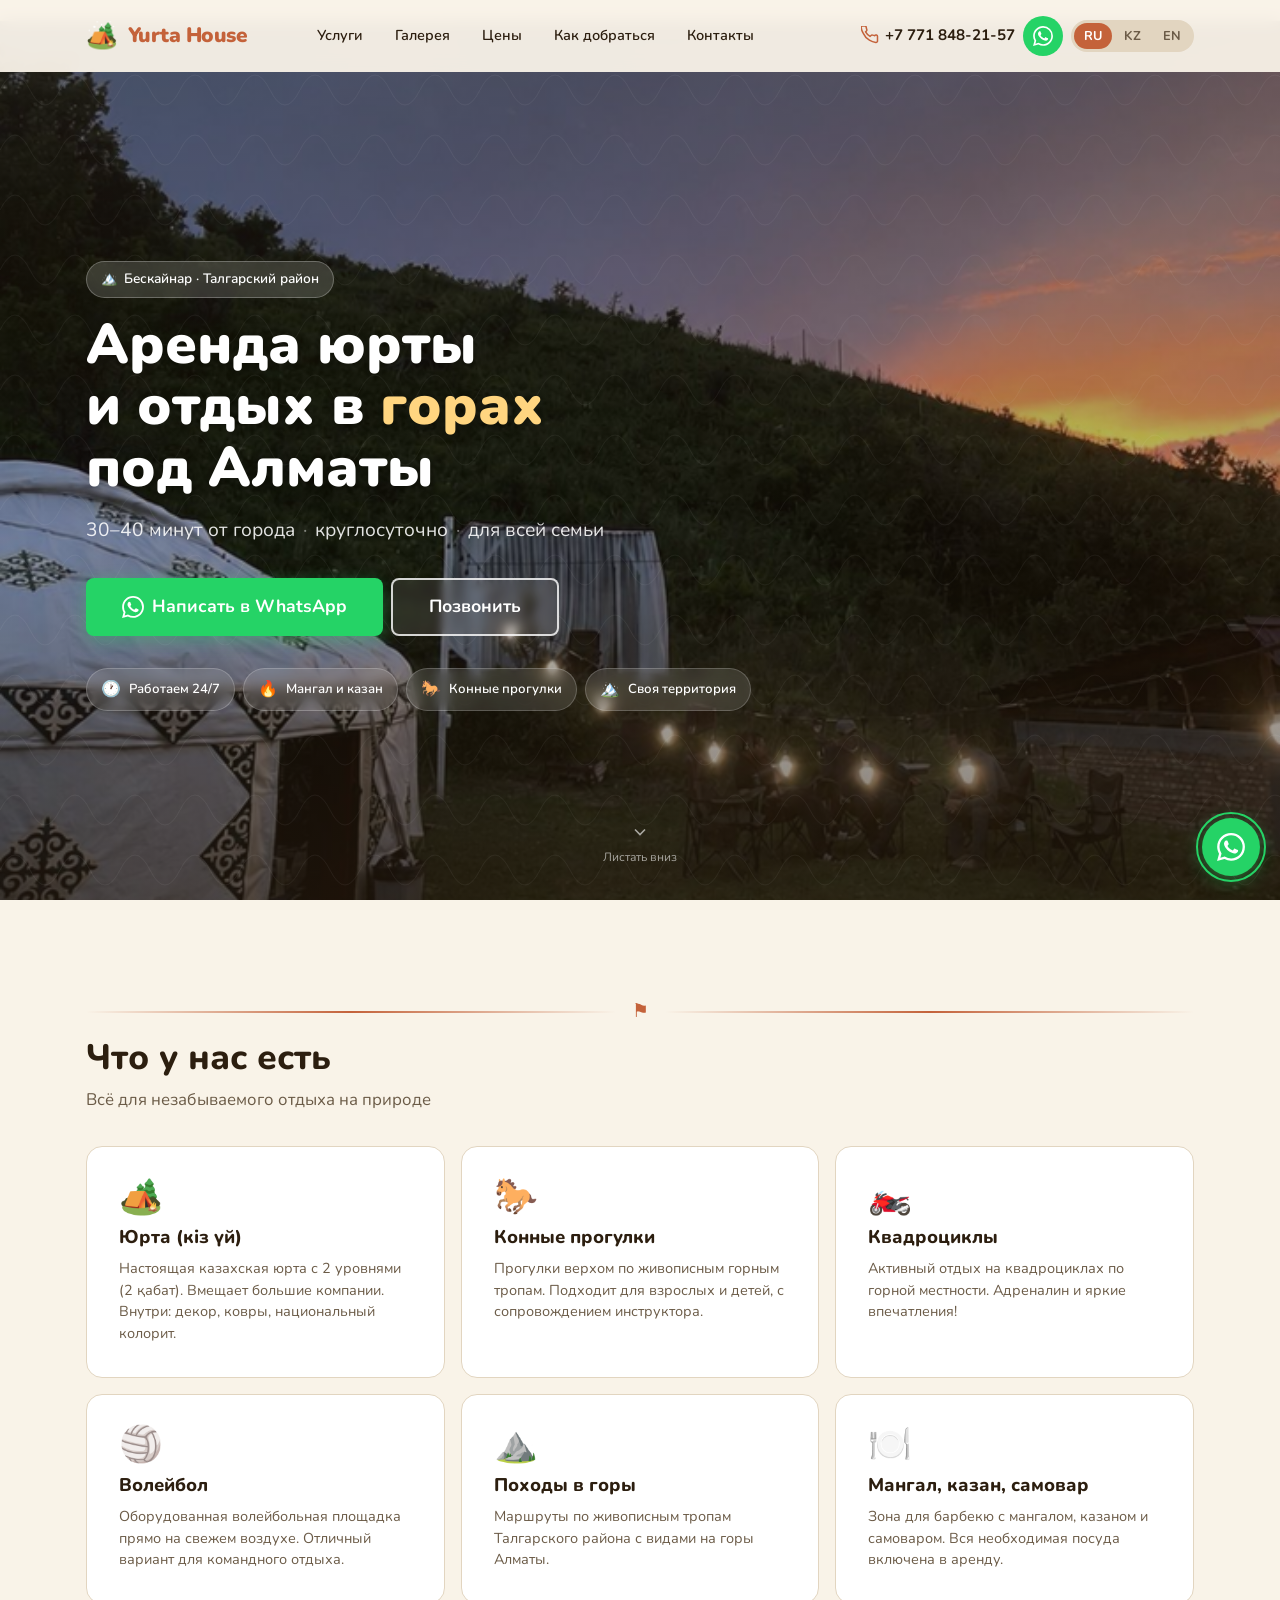
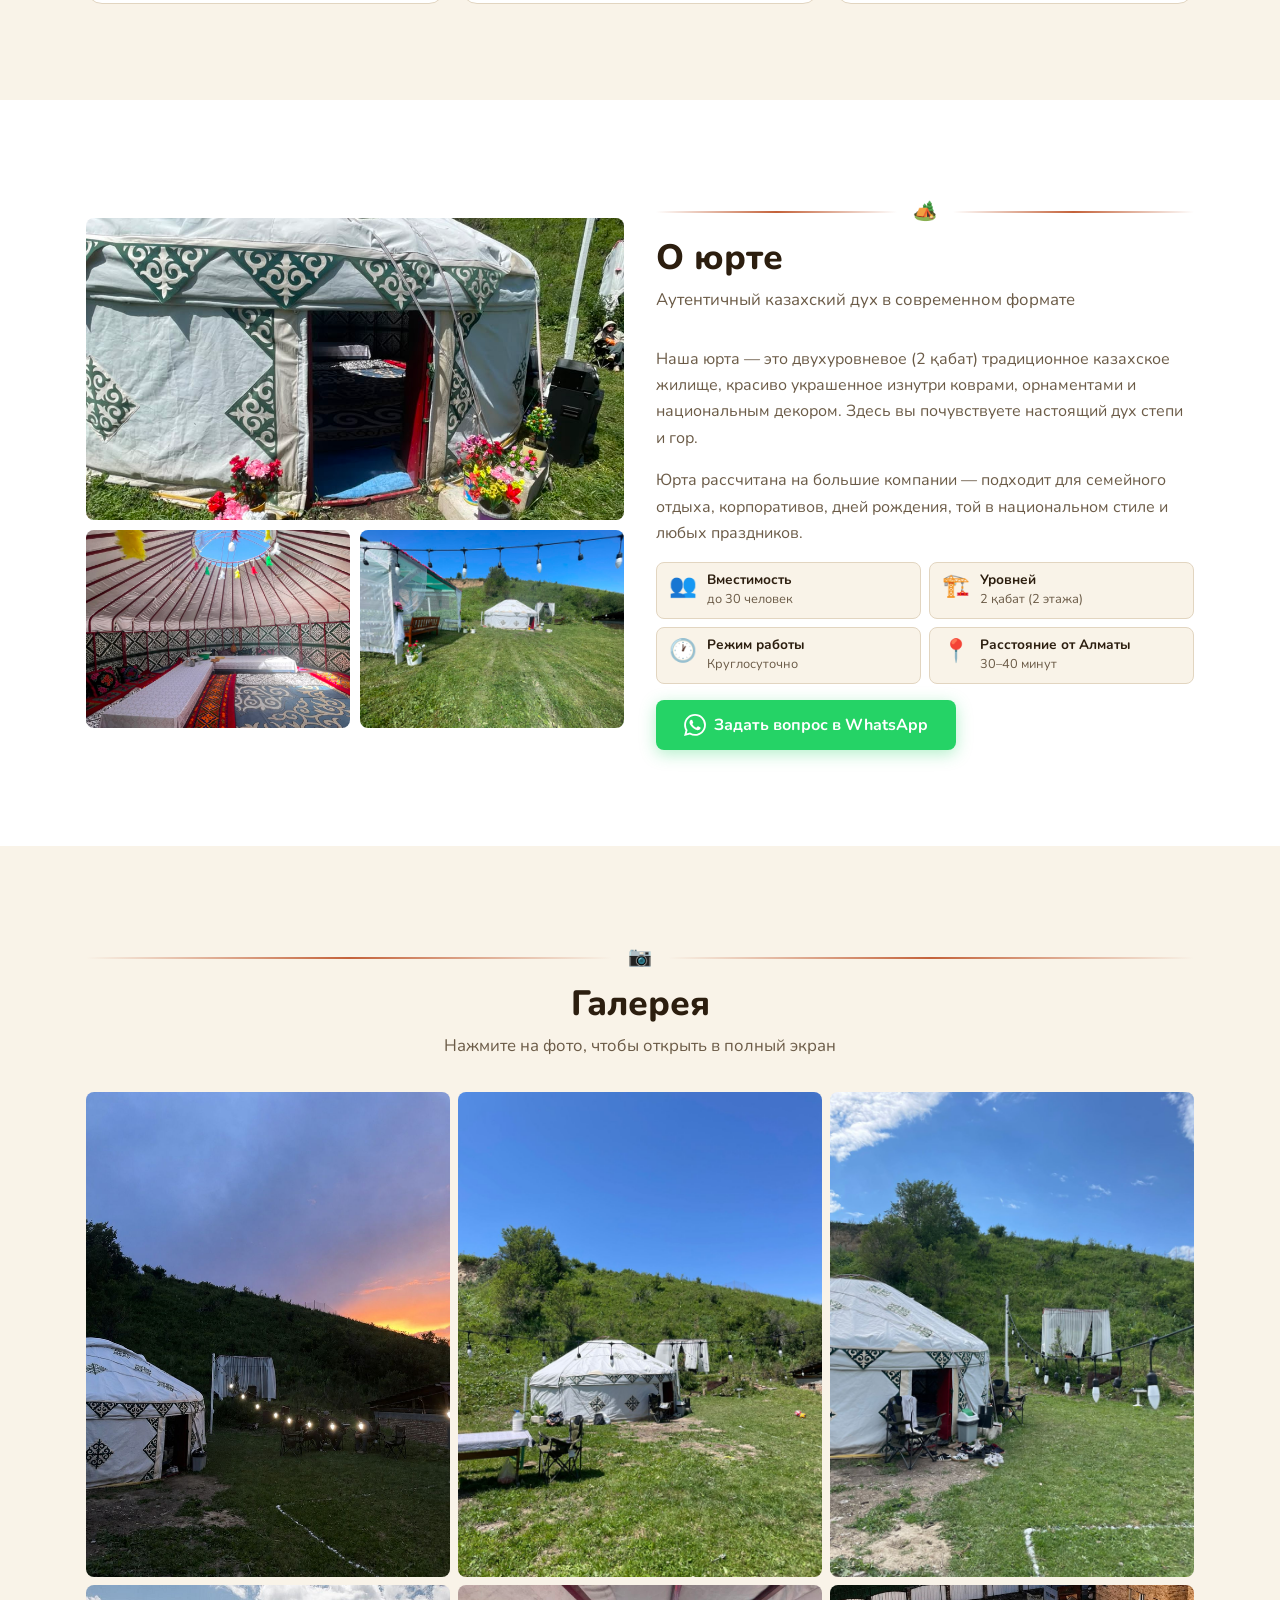
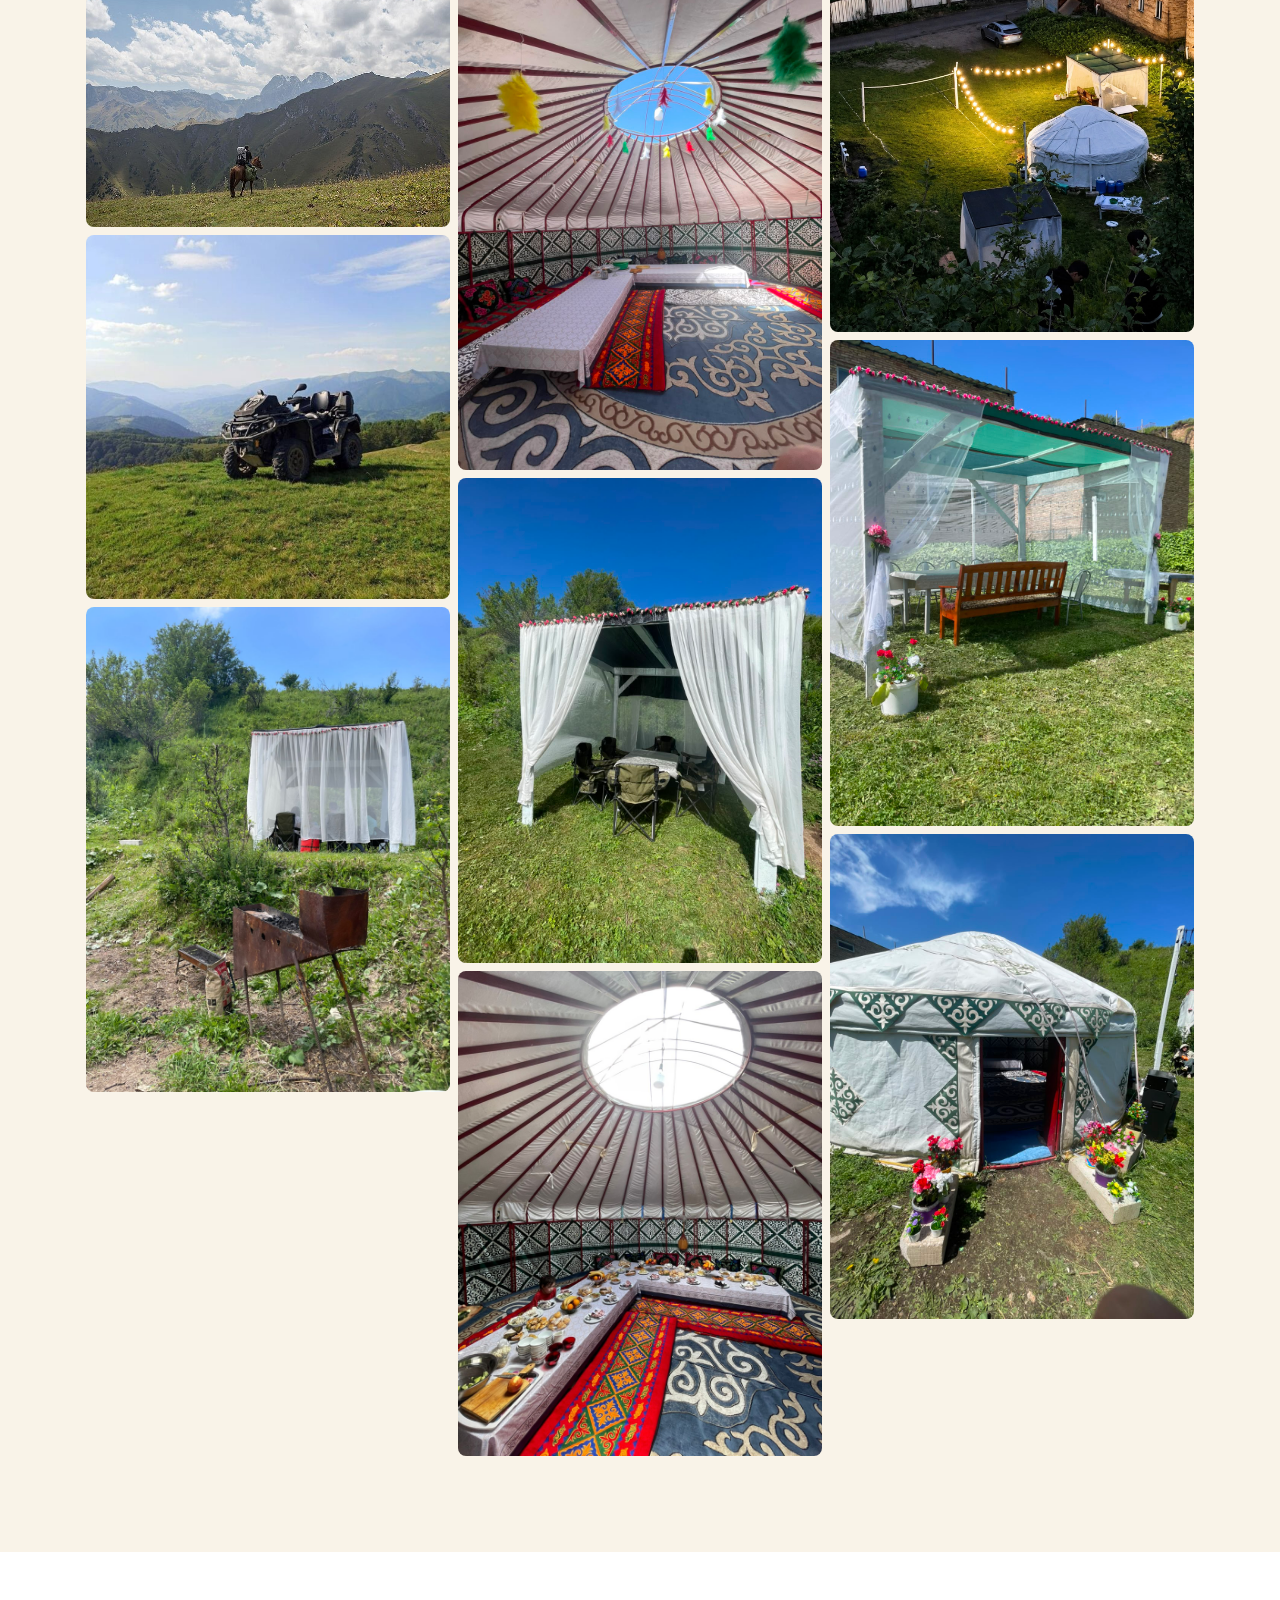
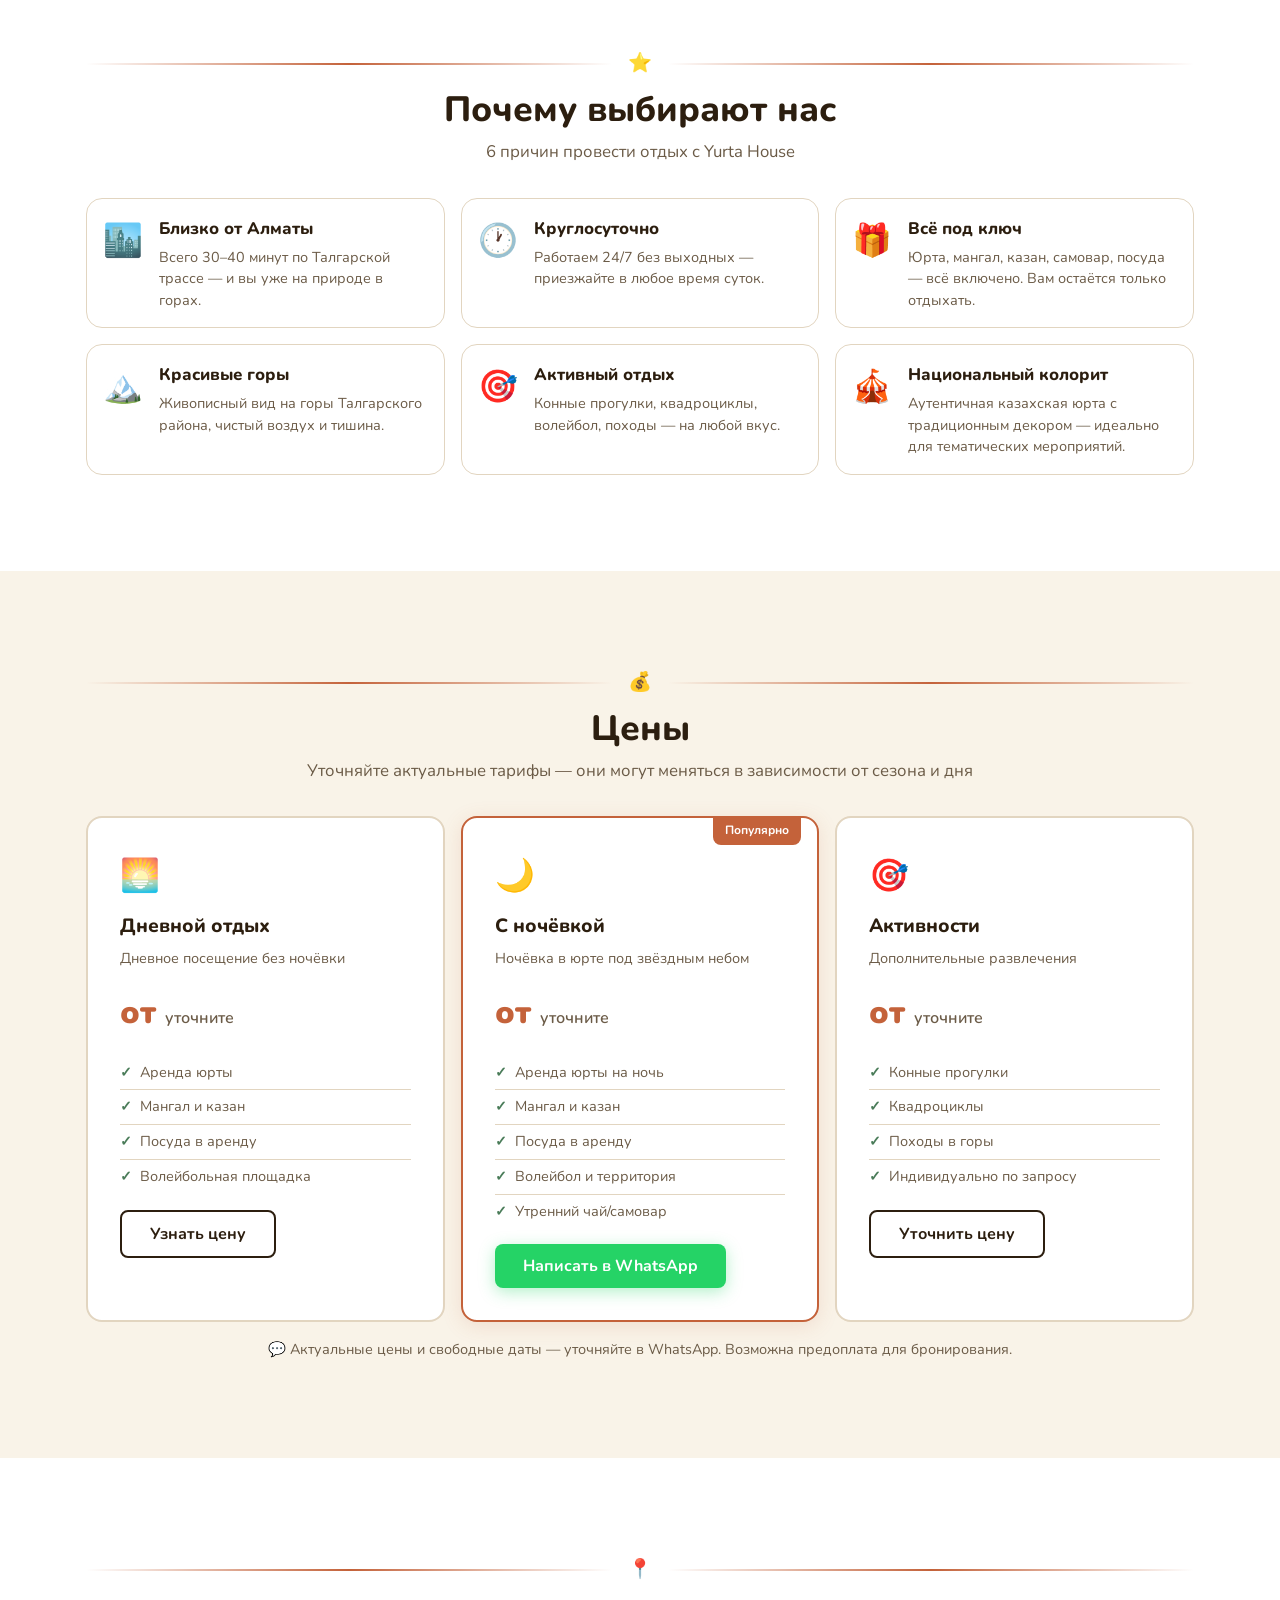
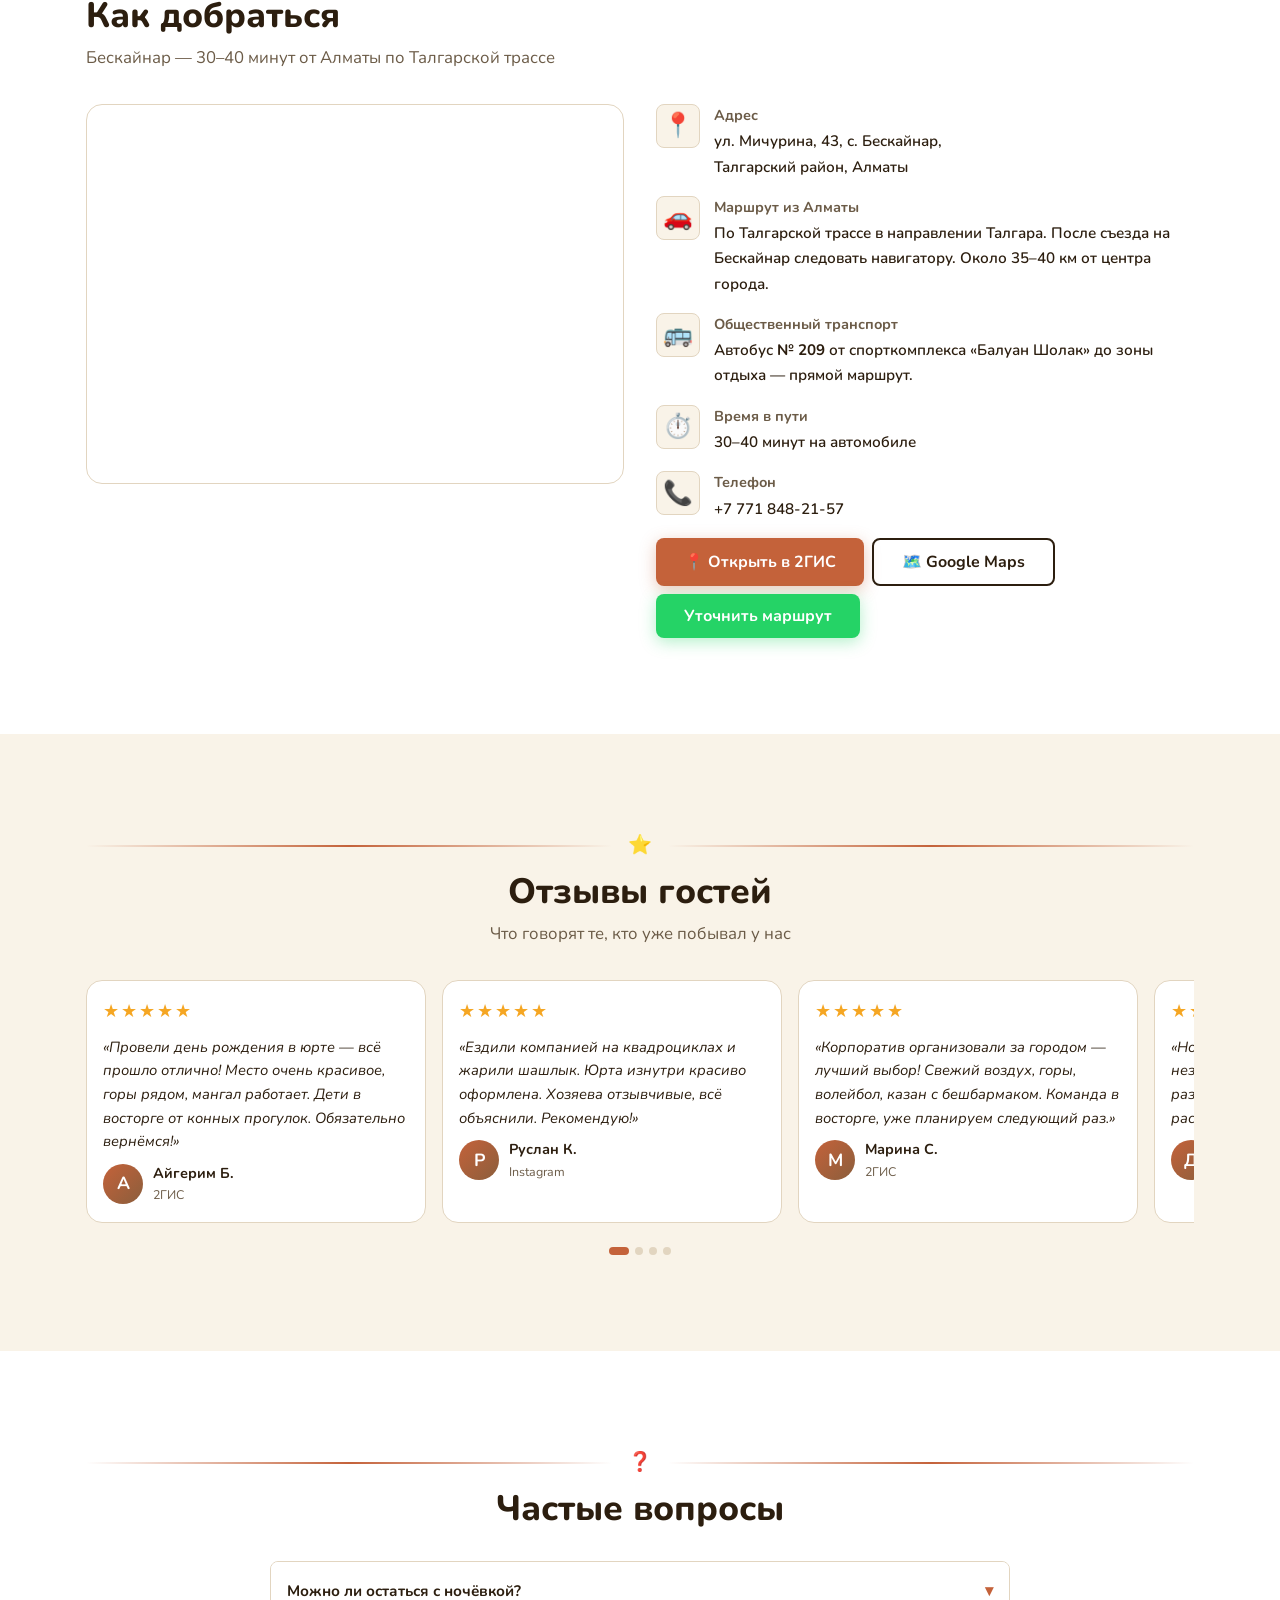
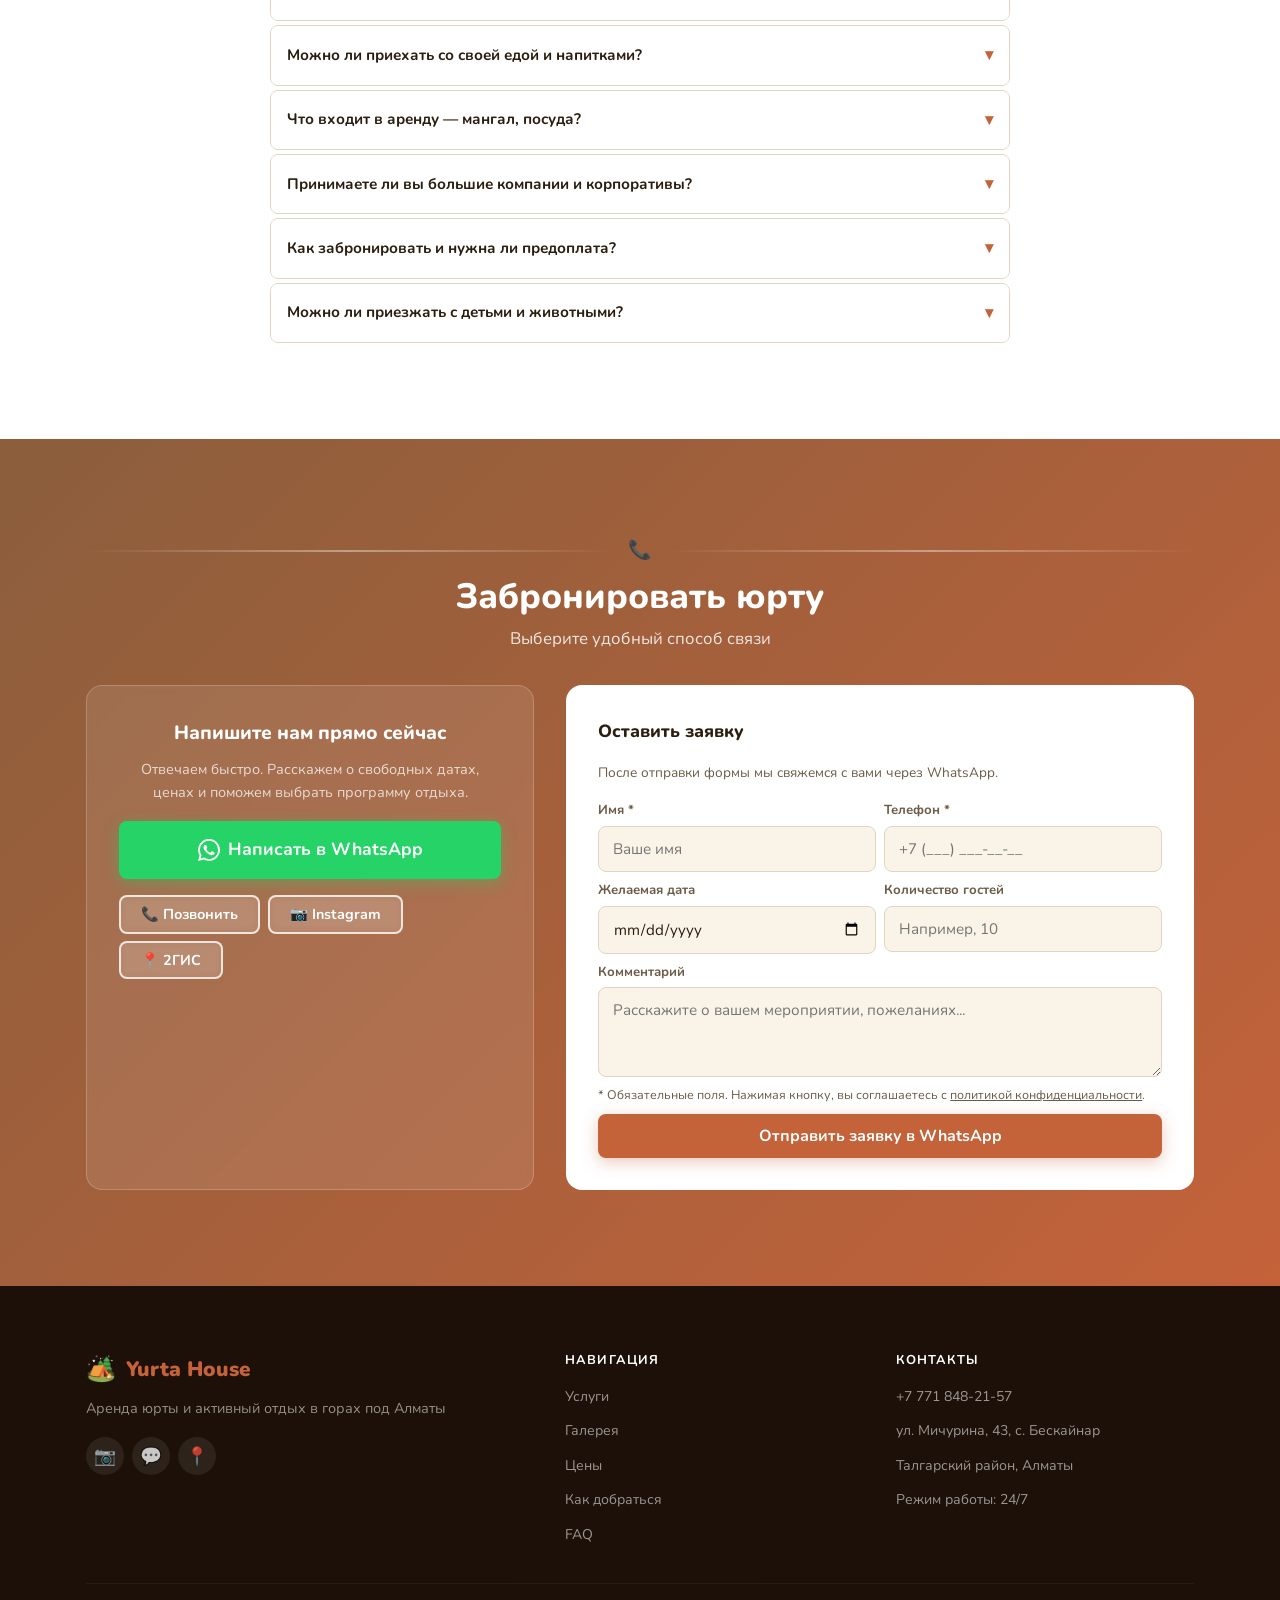
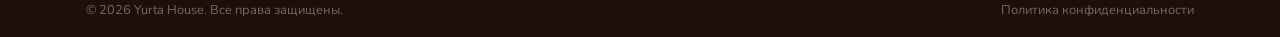
==== commit 6bdddb36: "fix: image order changed" ====
--- a/index.html
+++ b/index.html
@@ -327,8 +327,8 @@
     <div class="gallery__grid reveal">
       <div class="gallery__item"><img src="images/yurta-night.png" alt="Вечерняя атмосфера — Yurta House" loading="lazy" /></div>
       <div class="gallery__item"><img src="images/horse-riding.jpg" alt="Конные прогулки в горах" loading="lazy" /></div>
+      <div class="gallery__item"><img src="images/quadro.jpg" alt="Квадроциклы в горах" loading="lazy" /></div>
       <div class="gallery__item"><img src="images/mangal.png" alt="Мангал и зона барбекю" loading="lazy" /></div>
-      <div class="gallery__item"><img src="images/quadro.jpg" alt="Квадроциклы в горах" loading="lazy" /></div>
       <div class="gallery__item"><img src="images/yurta-exterior1.png" alt="Территория Yurta House" loading="lazy" /></div>
       <div class="gallery__item"><img src="images/yurt from inside.jpeg" alt="Интерьер казахской юрты с декором" loading="lazy" /></div>
       <div class="gallery__item"><img src="images/gazebo.jpeg" alt="Беседка на территории" loading="lazy" /></div>
--- a/css/style.css
+++ b/css/style.css
@@ -528,27 +528,22 @@
 
 /* --- ======= GALLERY ======= --- */
 .gallery__grid {
-  display: grid;
-  grid-template-columns: repeat(2, 1fr);
-  gap: 8px;
+  columns: 2;
+  column-gap: 8px;
 }
 .gallery__item {
   border-radius: var(--radius-sm);
   overflow: hidden;
-  aspect-ratio: 4/3;
   cursor: pointer;
   position: relative;
   background: var(--clr-border);
-}
-.gallery__item:first-child,
-.gallery__item:nth-child(5) {
-  grid-column: 1 / -1;
-  aspect-ratio: 16/9;
+  break-inside: avoid;
+  margin-bottom: 8px;
 }
 .gallery__item img {
   width: 100%;
-  height: 100%;
-  object-fit: cover;
+  height: auto;
+  display: block;
   transition: transform 0.4s ease;
 }
 .gallery__item:hover img { transform: scale(1.05); }
@@ -1084,9 +1079,7 @@
   .about__inner { grid-template-columns: 1fr 1fr; align-items: center; }
   .about__photos { order: -1; }
 
-  .gallery__grid { grid-template-columns: repeat(3, 1fr); }
-  .gallery__item:first-child { grid-column: 1 / 3; grid-row: 1 / 2; }
-  .gallery__item:nth-child(5) { grid-column: 2 / 4; }
+  .gallery__grid { columns: 3; }
 
   .location__inner { grid-template-columns: 1fr 1fr; align-items: start; }
   .location__map { height: 380px; }
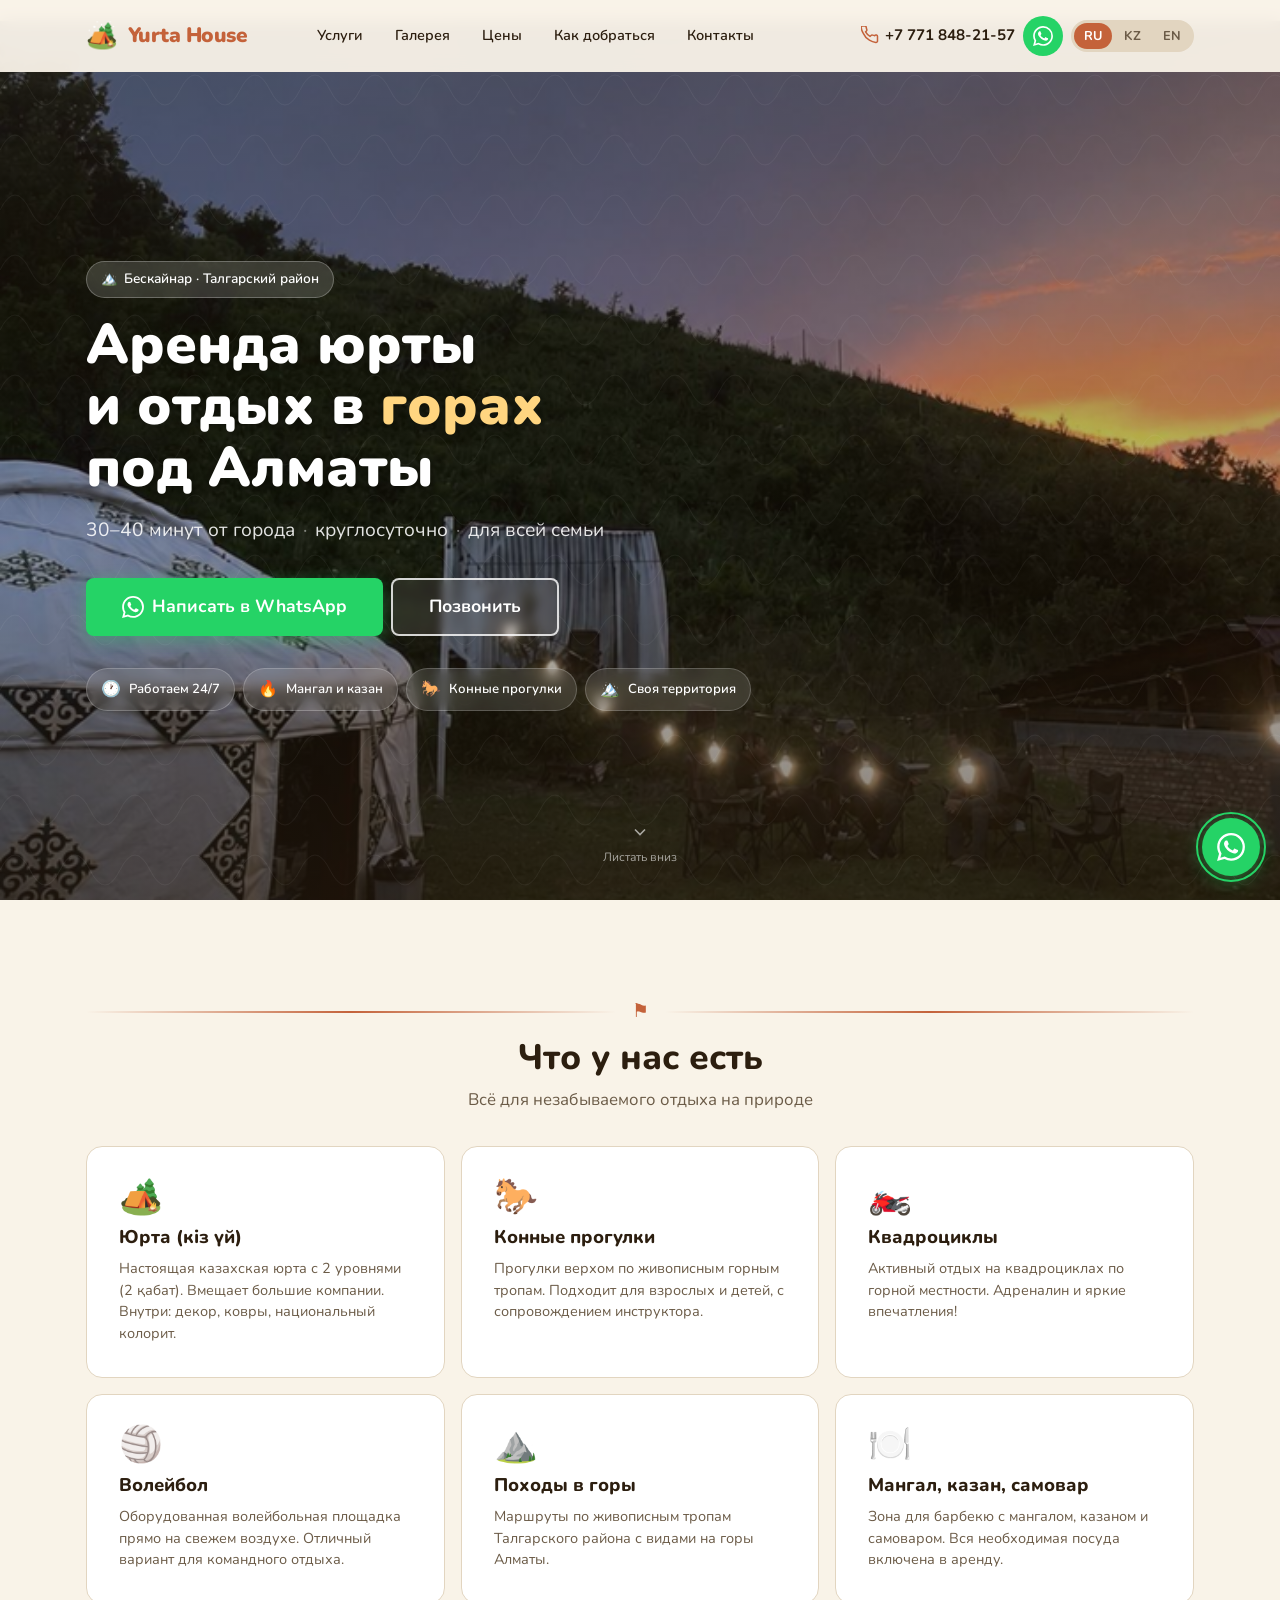
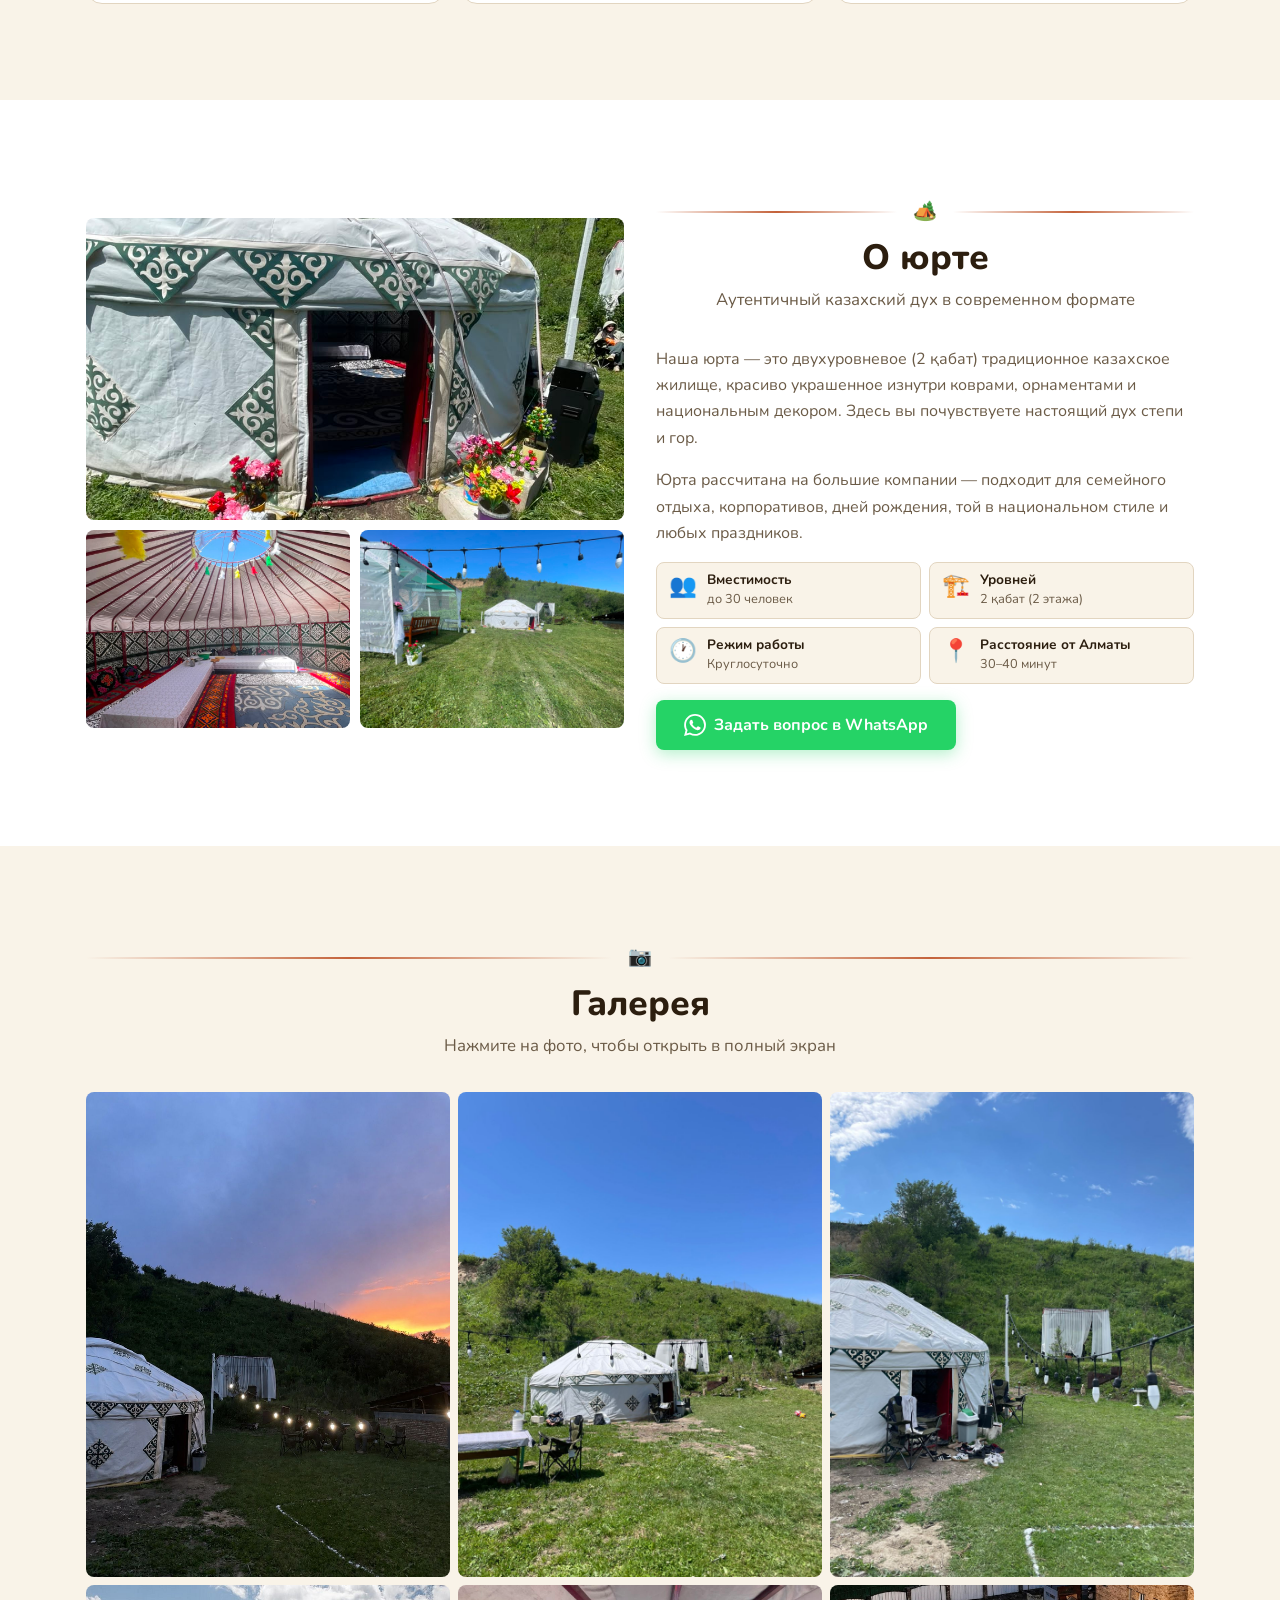
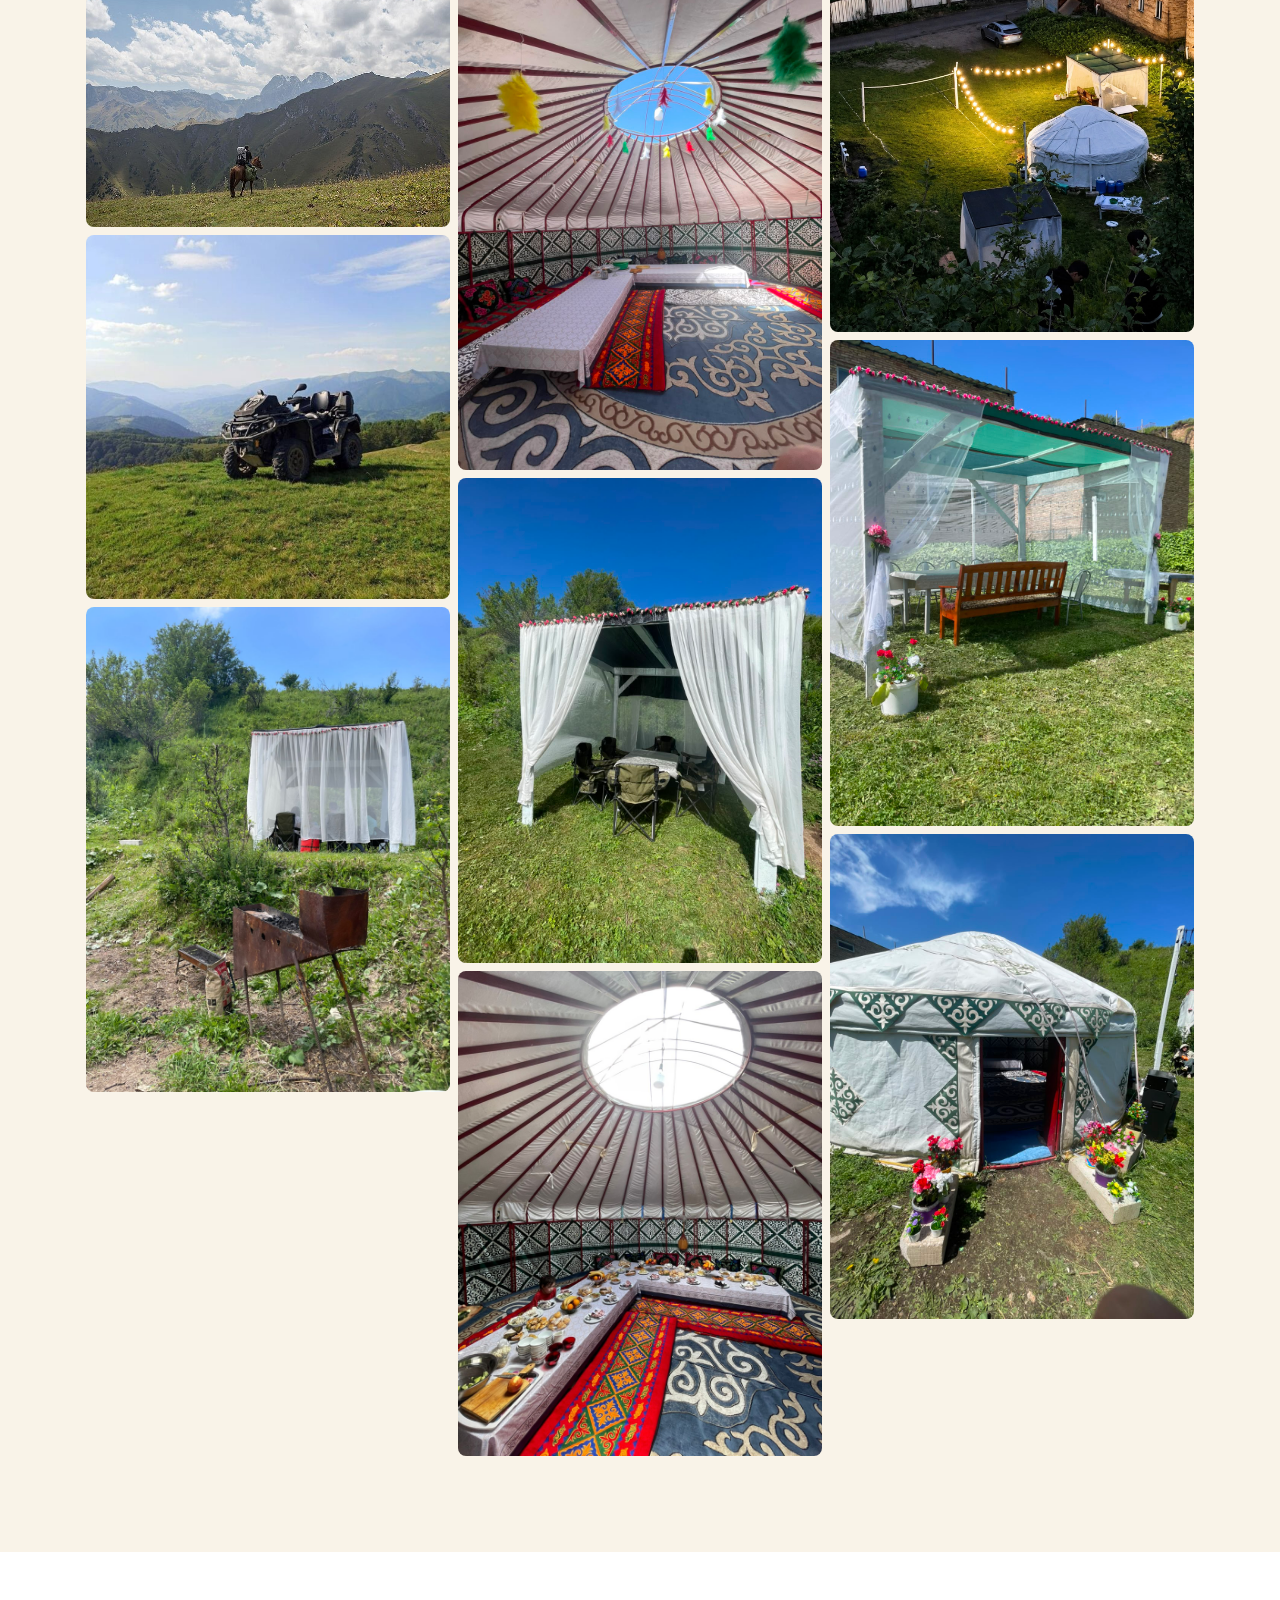
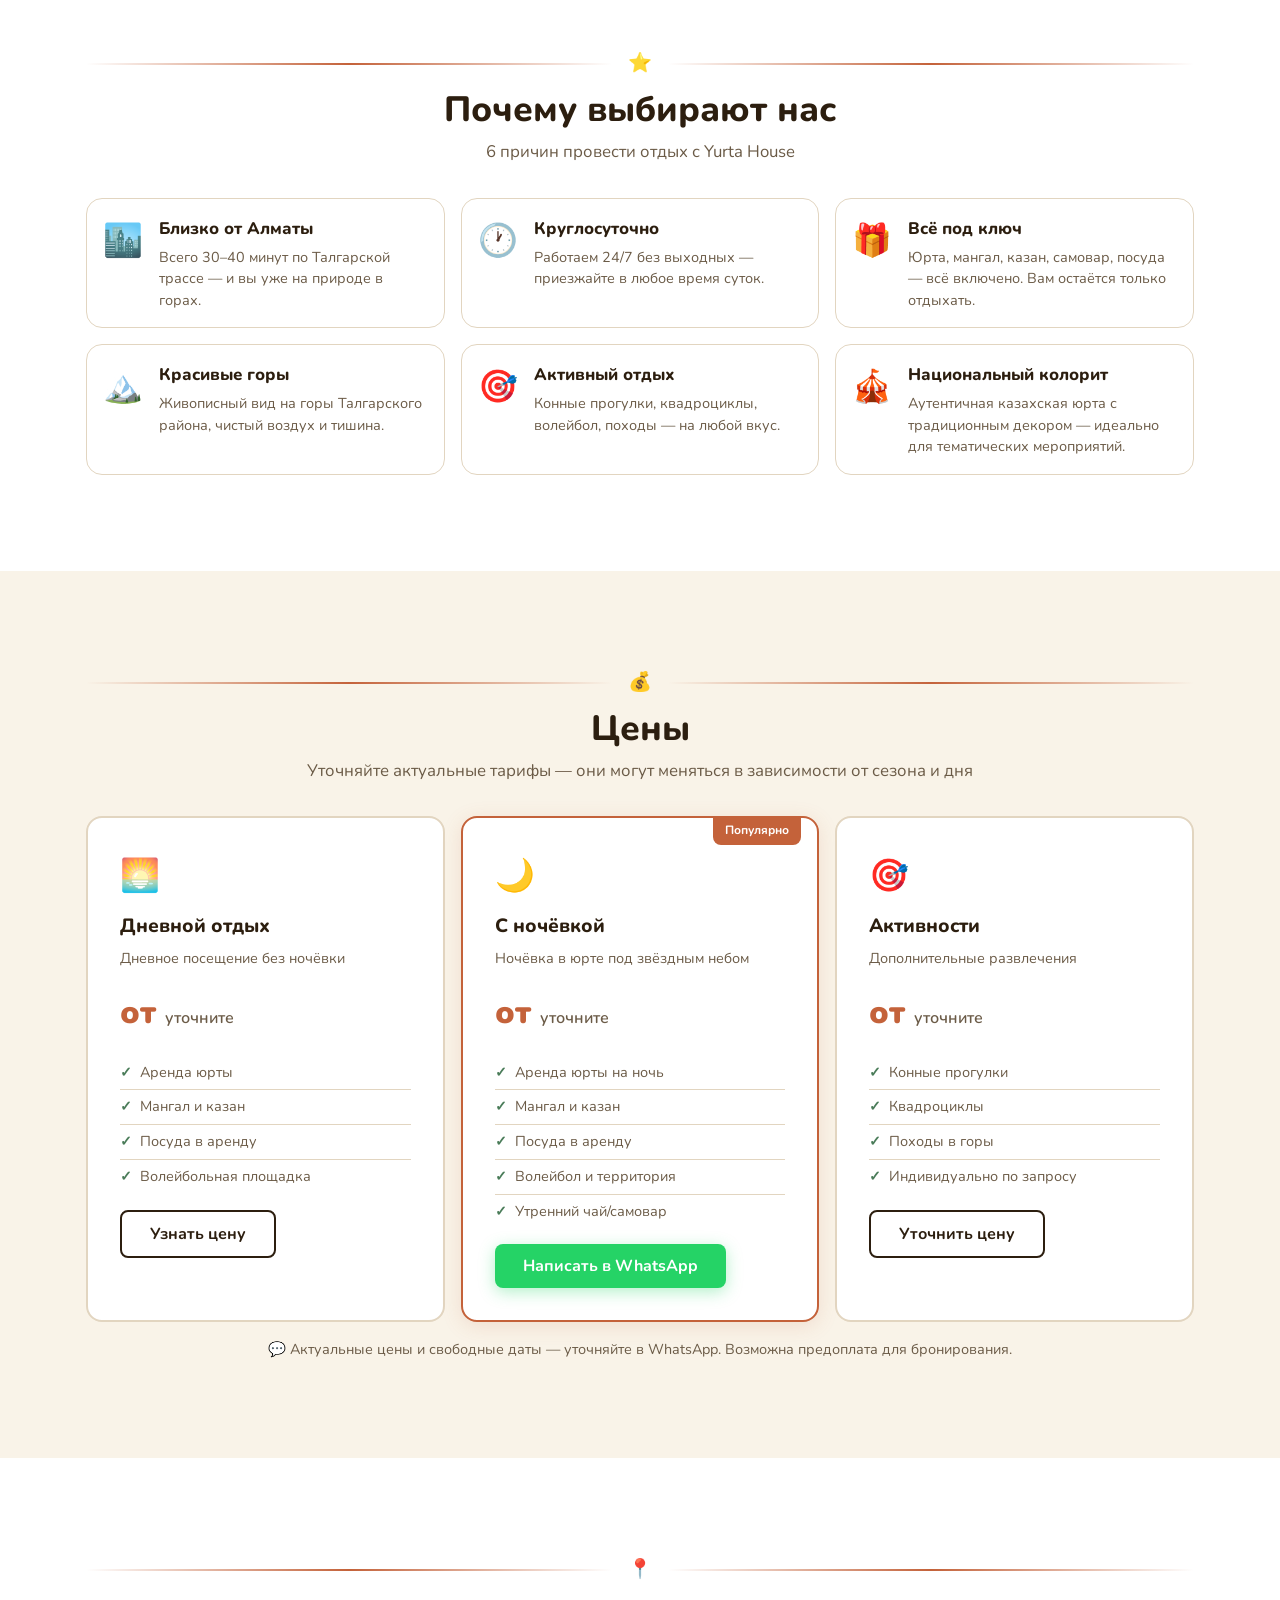
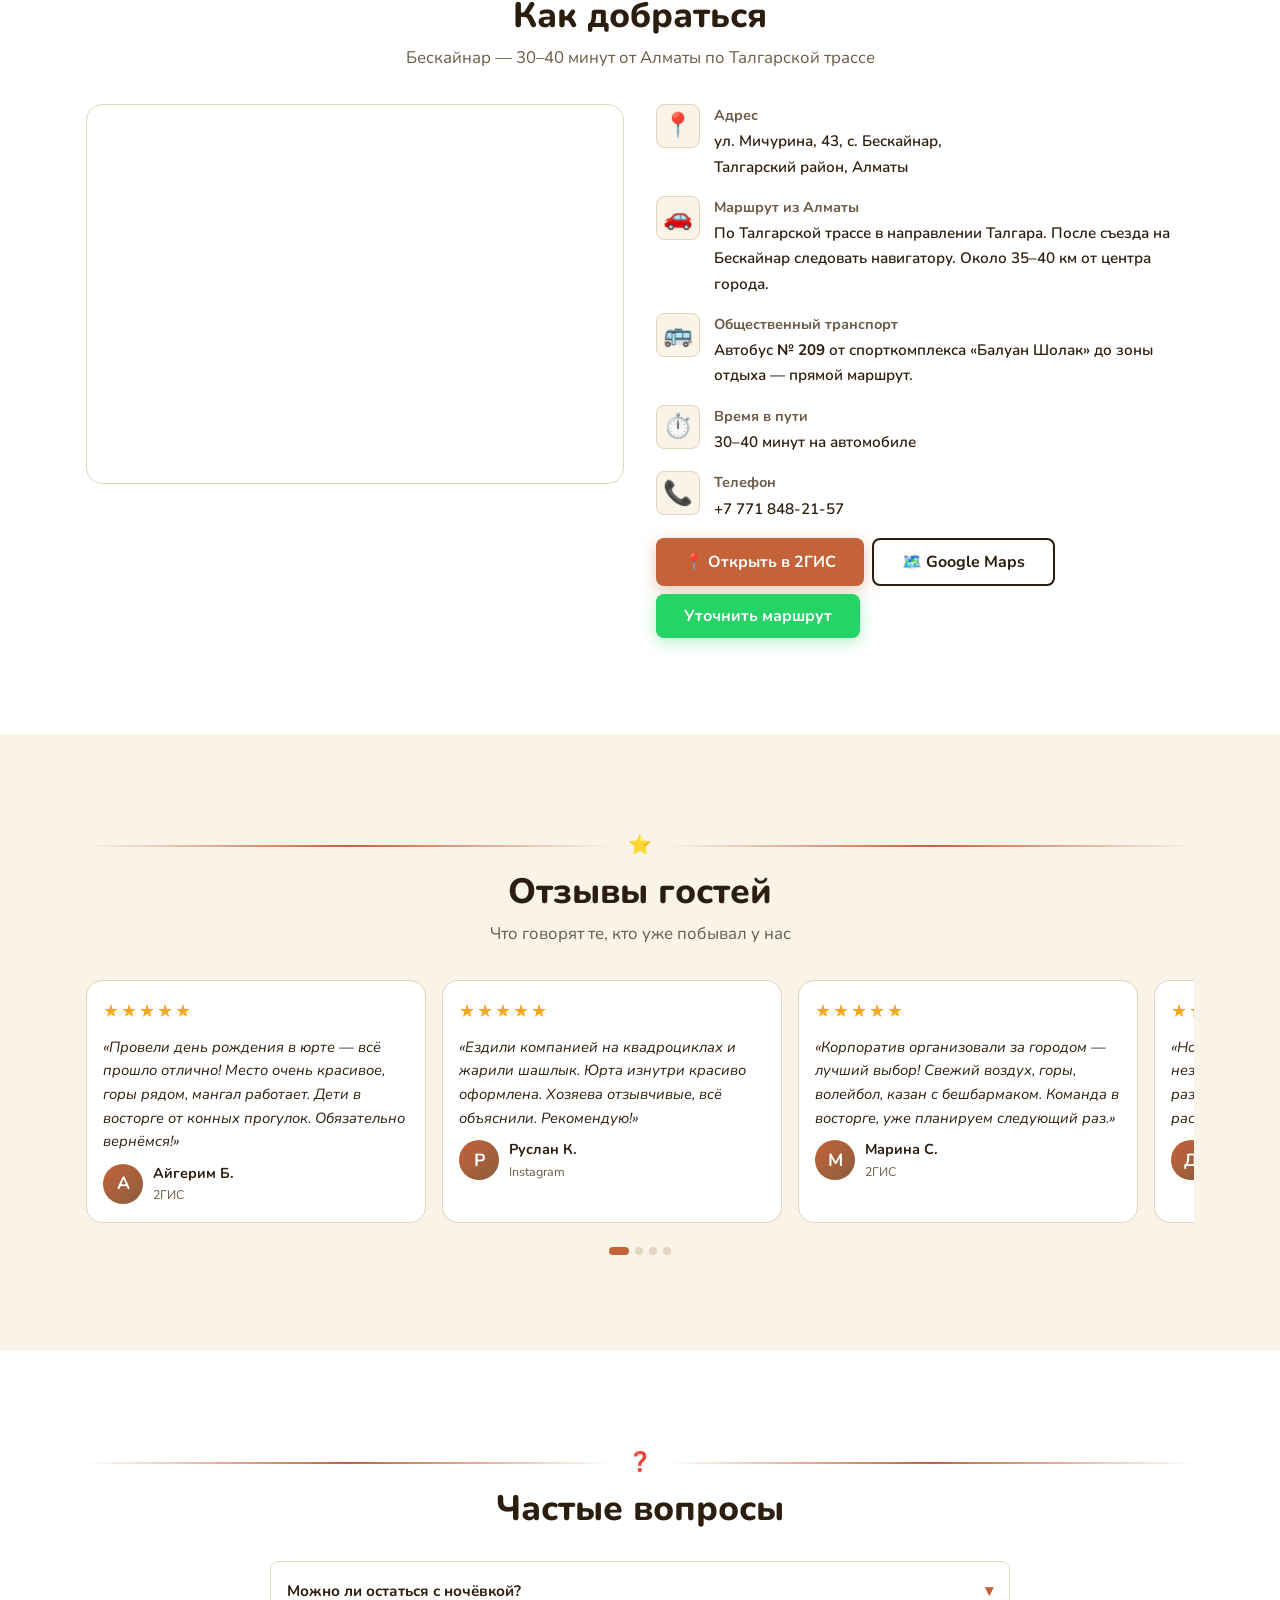
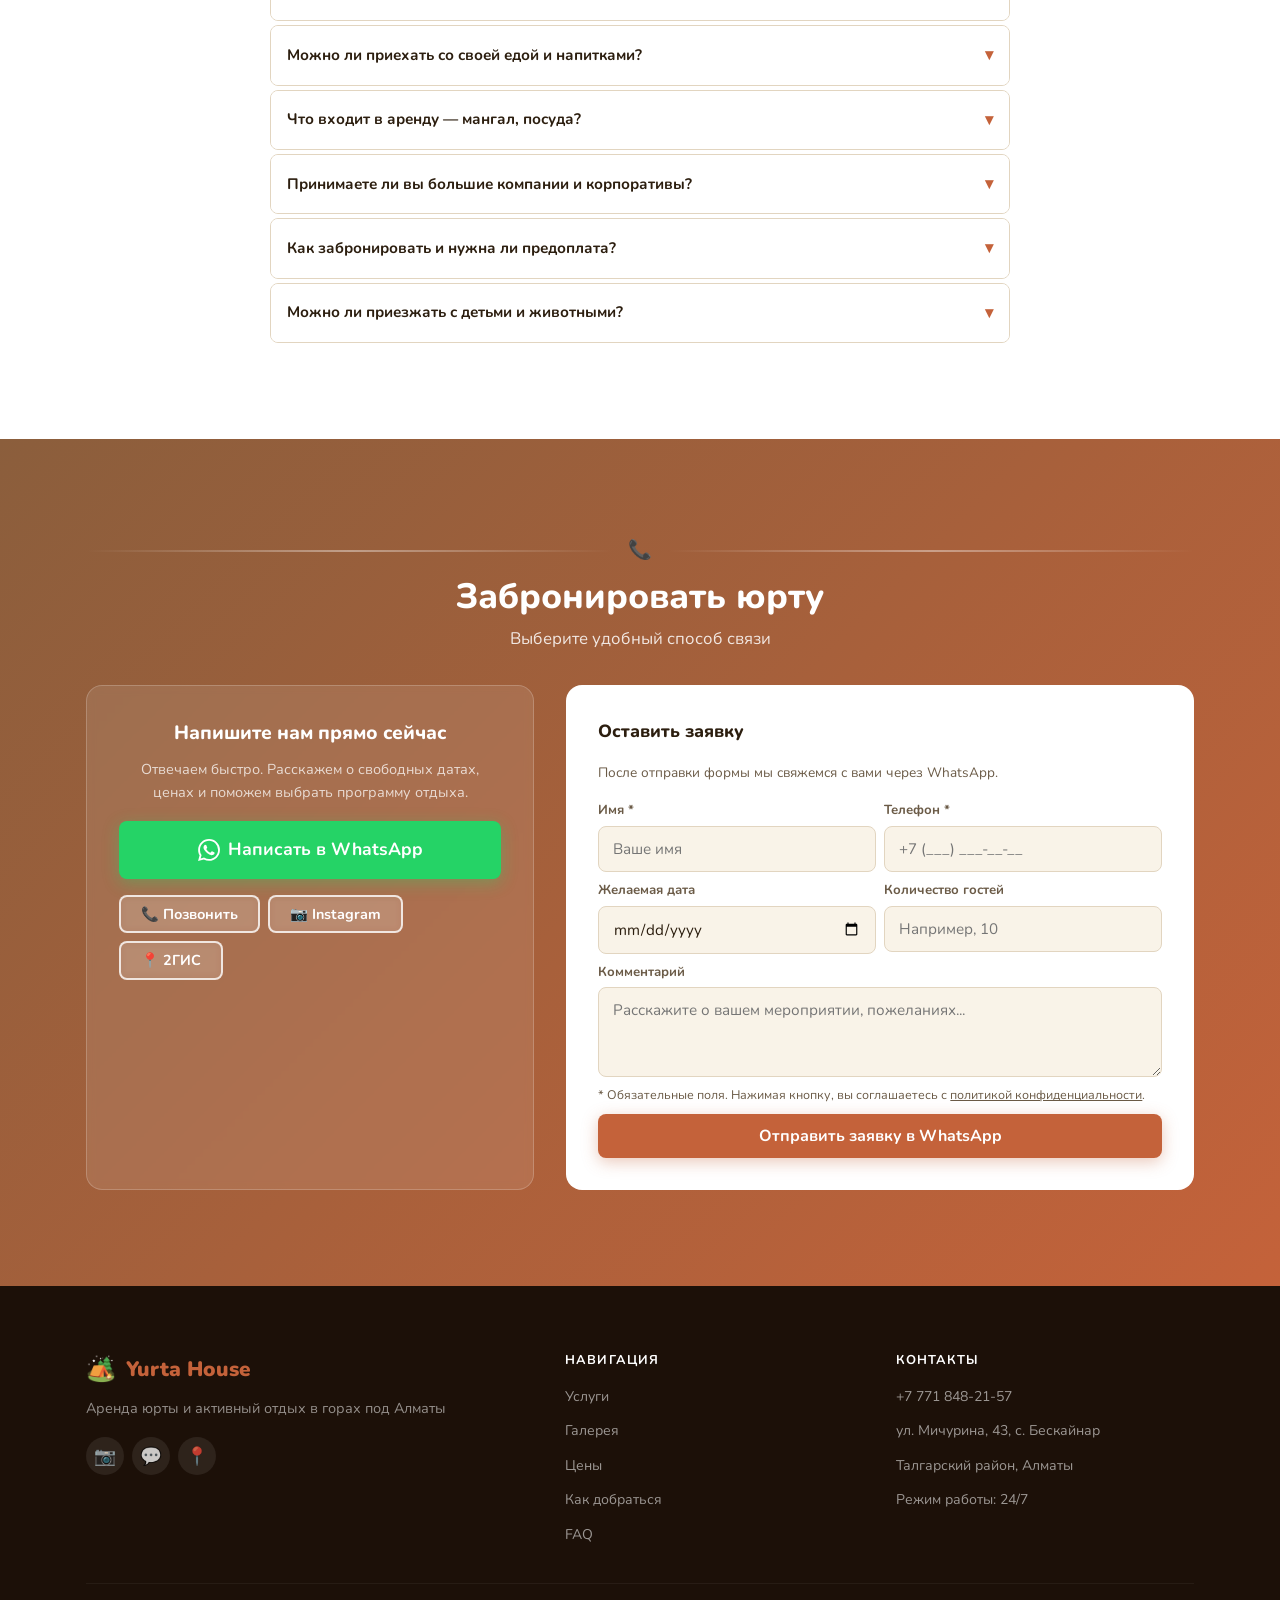
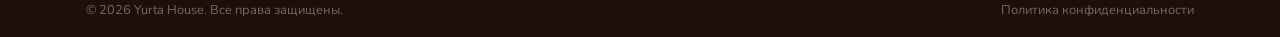
==== commit 9df6ee38: "fix: section header texts: centered" ====
--- a/index.html
+++ b/index.html
@@ -202,8 +202,8 @@
 <!-- ========== SERVICES ========== -->
 <section class="section" id="services">
   <div class="container">
-    <div class="section__header reveal">
-      <div class="ornament"><div class="ornament__line"></div><span class="ornament__icon">⚑</span><div class="ornament__line"></div></div>
+    <div class="section__header section__header--center reveal">
+      <div class="ornament" style="justify-content:center"><div class="ornament__line"></div><span class="ornament__icon">⚑</span><div class="ornament__line"></div></div>
       <h2 class="section__title">Что у нас есть</h2>
       <p class="section__subtitle">Всё для незабываемого отдыха на природе</p>
     </div>
@@ -248,8 +248,8 @@
   <div class="container">
     <div class="about__inner">
       <div class="about__text">
-        <div class="section__header reveal">
-          <div class="ornament"><div class="ornament__line"></div><span class="ornament__icon">🏕️</span><div class="ornament__line"></div></div>
+        <div class="section__header section__header--center reveal">
+          <div class="ornament" style="justify-content:center"><div class="ornament__line"></div><span class="ornament__icon">🏕️</span><div class="ornament__line"></div></div>
           <h2 class="section__title">О юрте</h2>
           <p class="section__subtitle">Аутентичный казахский дух в современном формате</p>
         </div>
@@ -482,8 +482,8 @@
 <!-- ========== LOCATION ========== -->
 <section class="section section--alt" id="location">
   <div class="container">
-    <div class="section__header reveal">
-      <div class="ornament"><div class="ornament__line"></div><span class="ornament__icon">📍</span><div class="ornament__line"></div></div>
+    <div class="section__header section__header--center reveal">
+      <div class="ornament" style="justify-content:center"><div class="ornament__line"></div><span class="ornament__icon">📍</span><div class="ornament__line"></div></div>
       <h2 class="section__title">Как добраться</h2>
       <p class="section__subtitle">Бескайнар — 30–40 минут от Алматы по Талгарской трассе</p>
     </div>
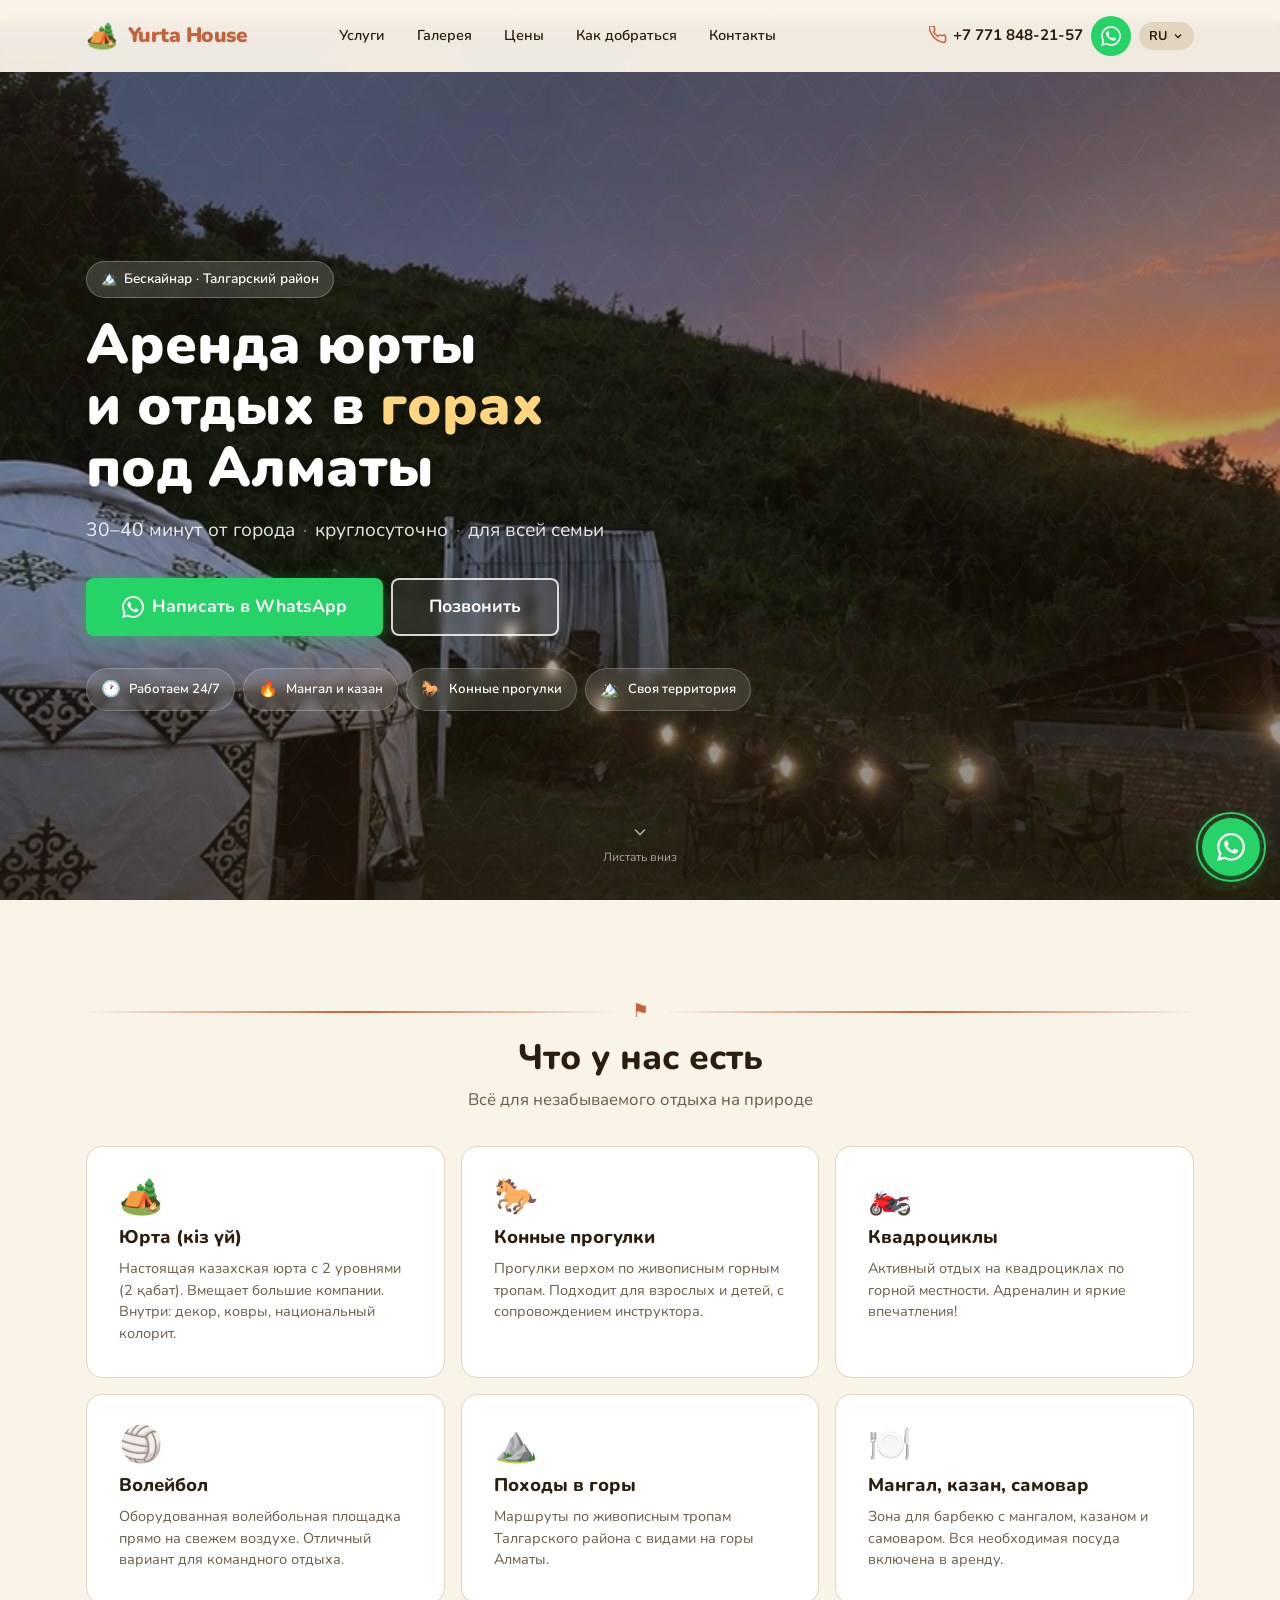
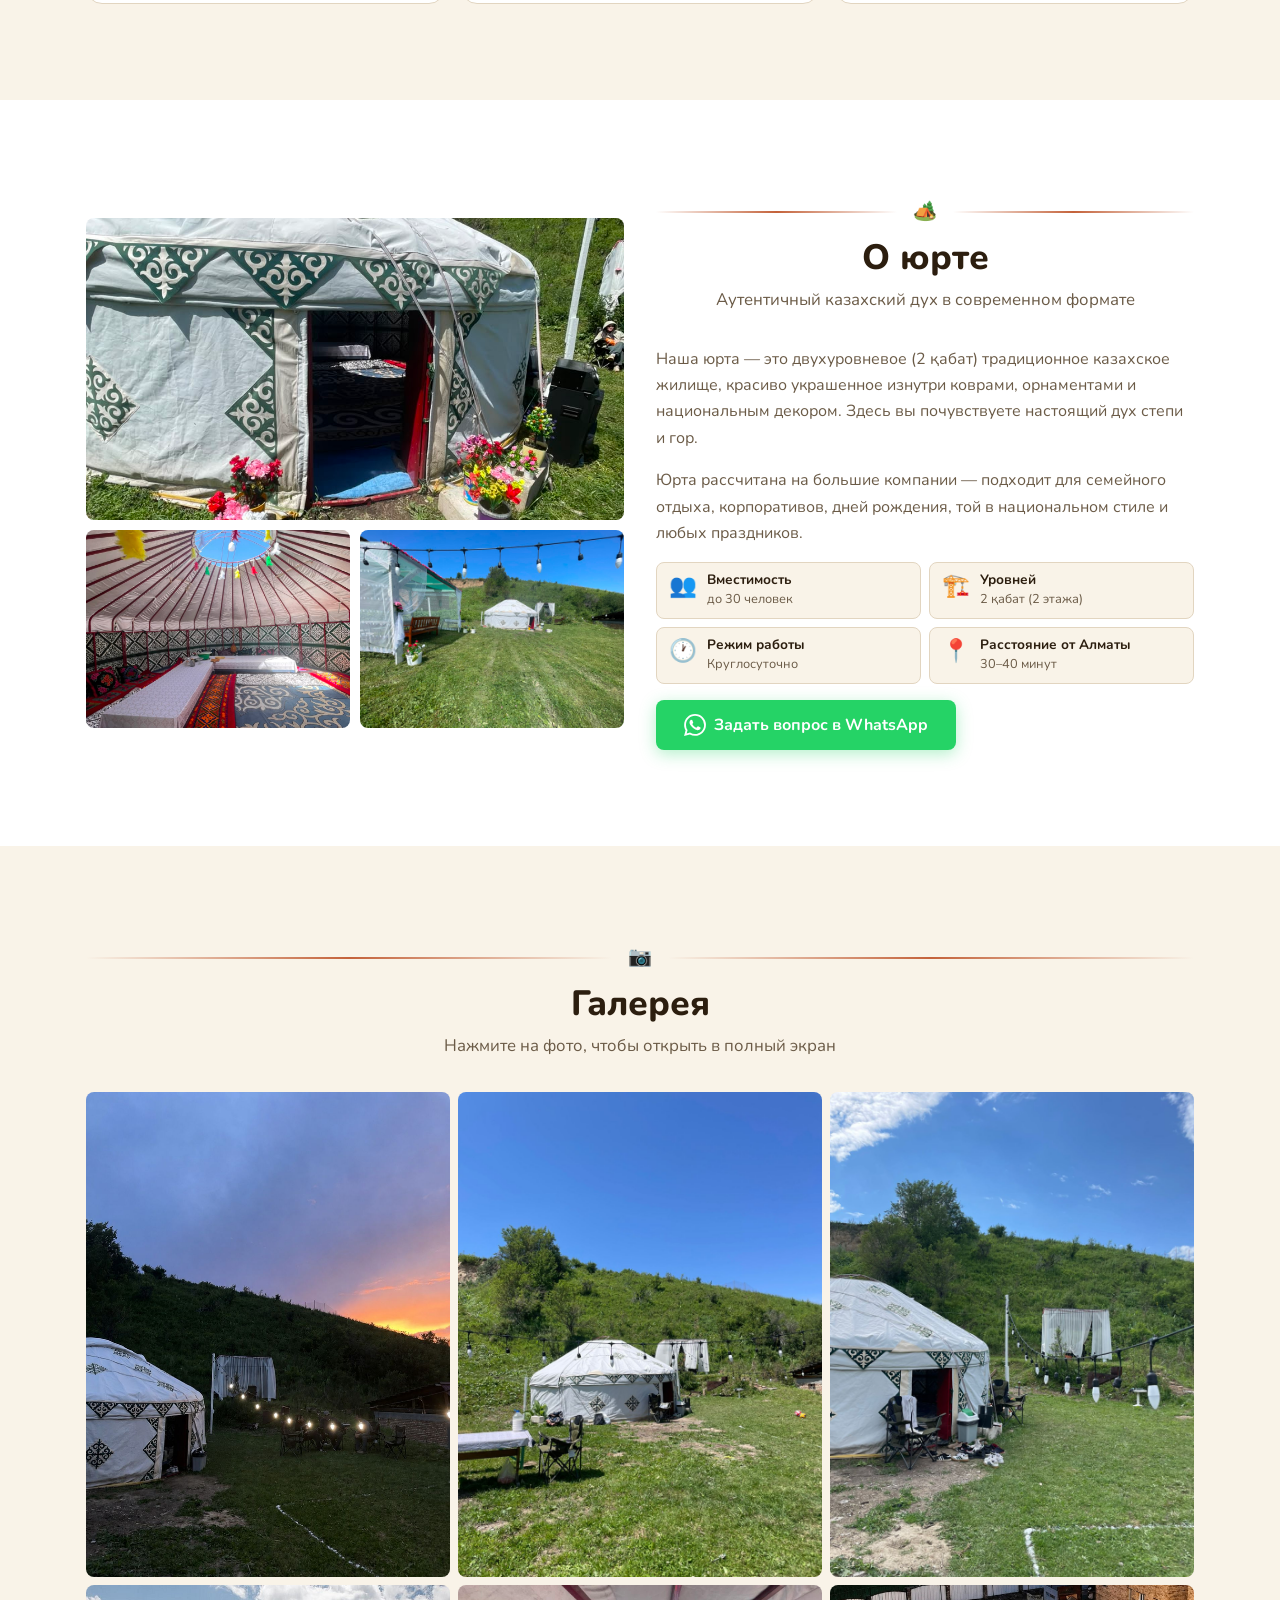
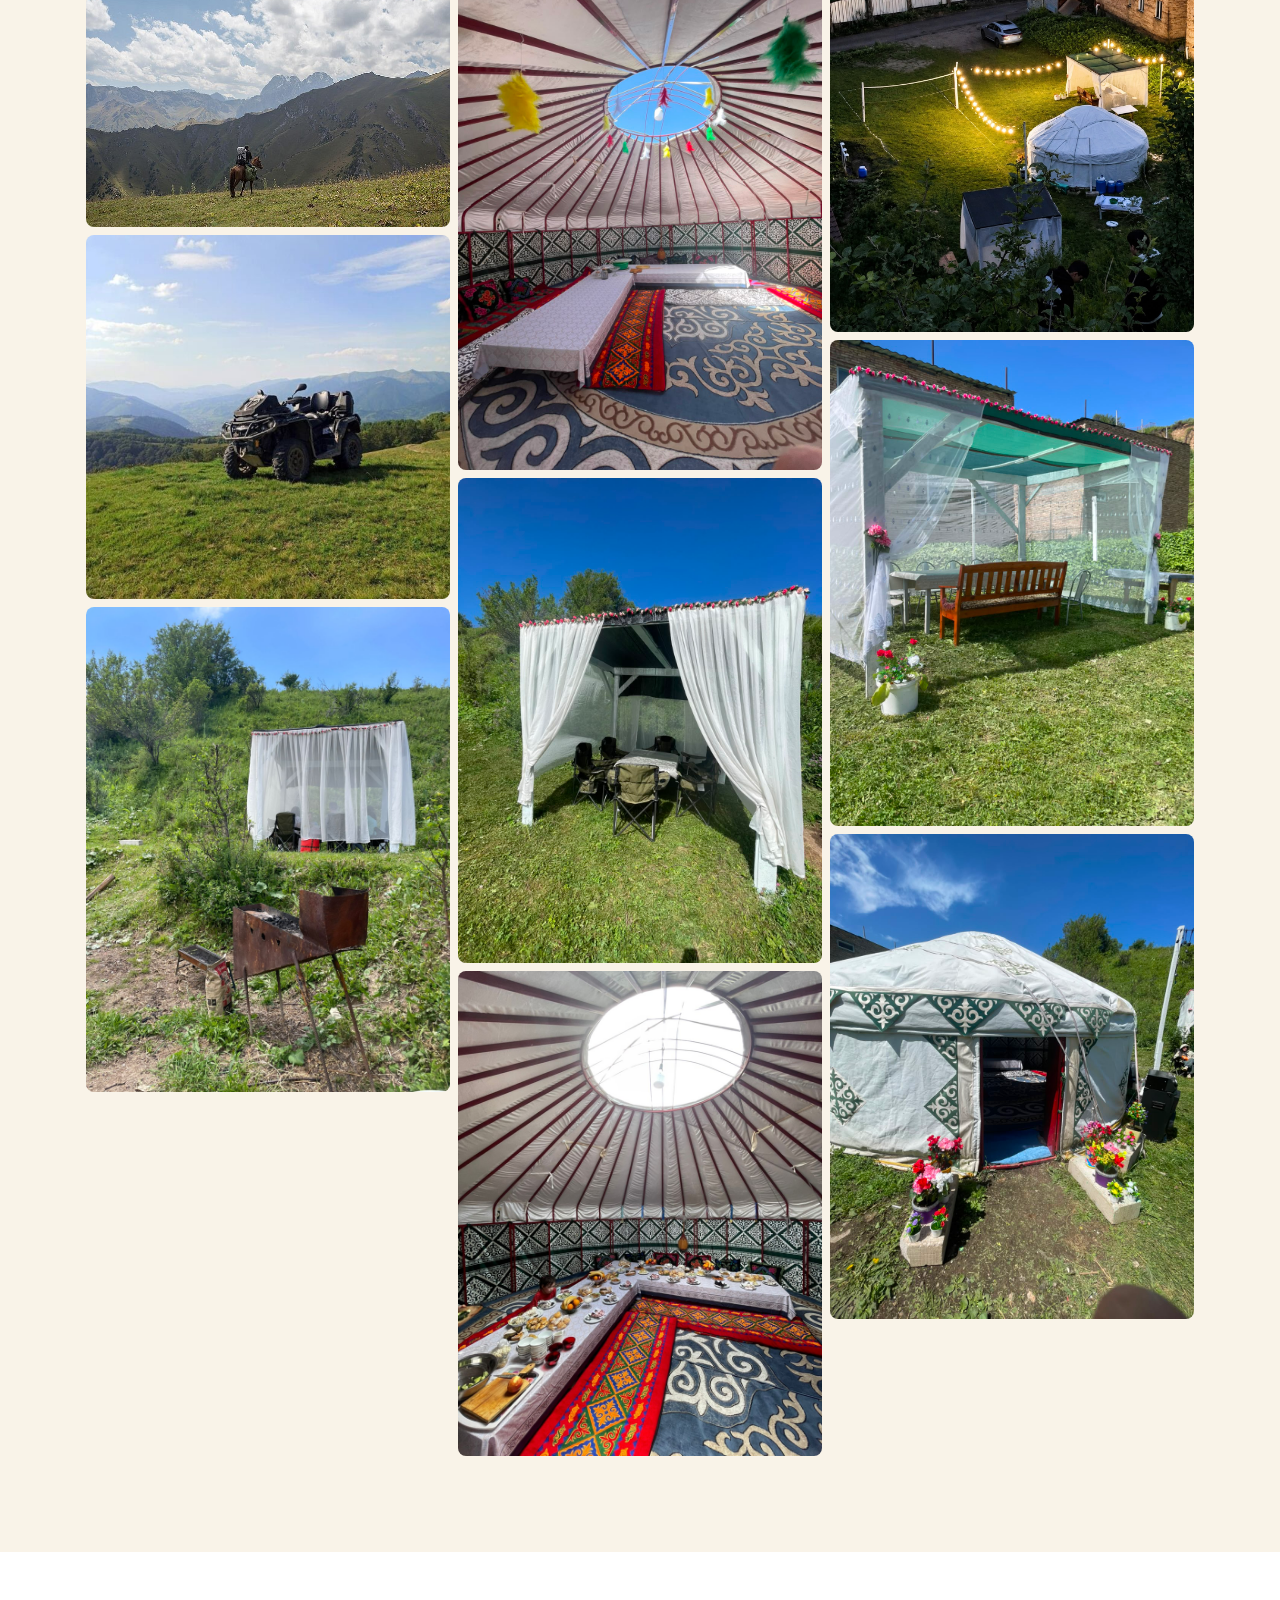
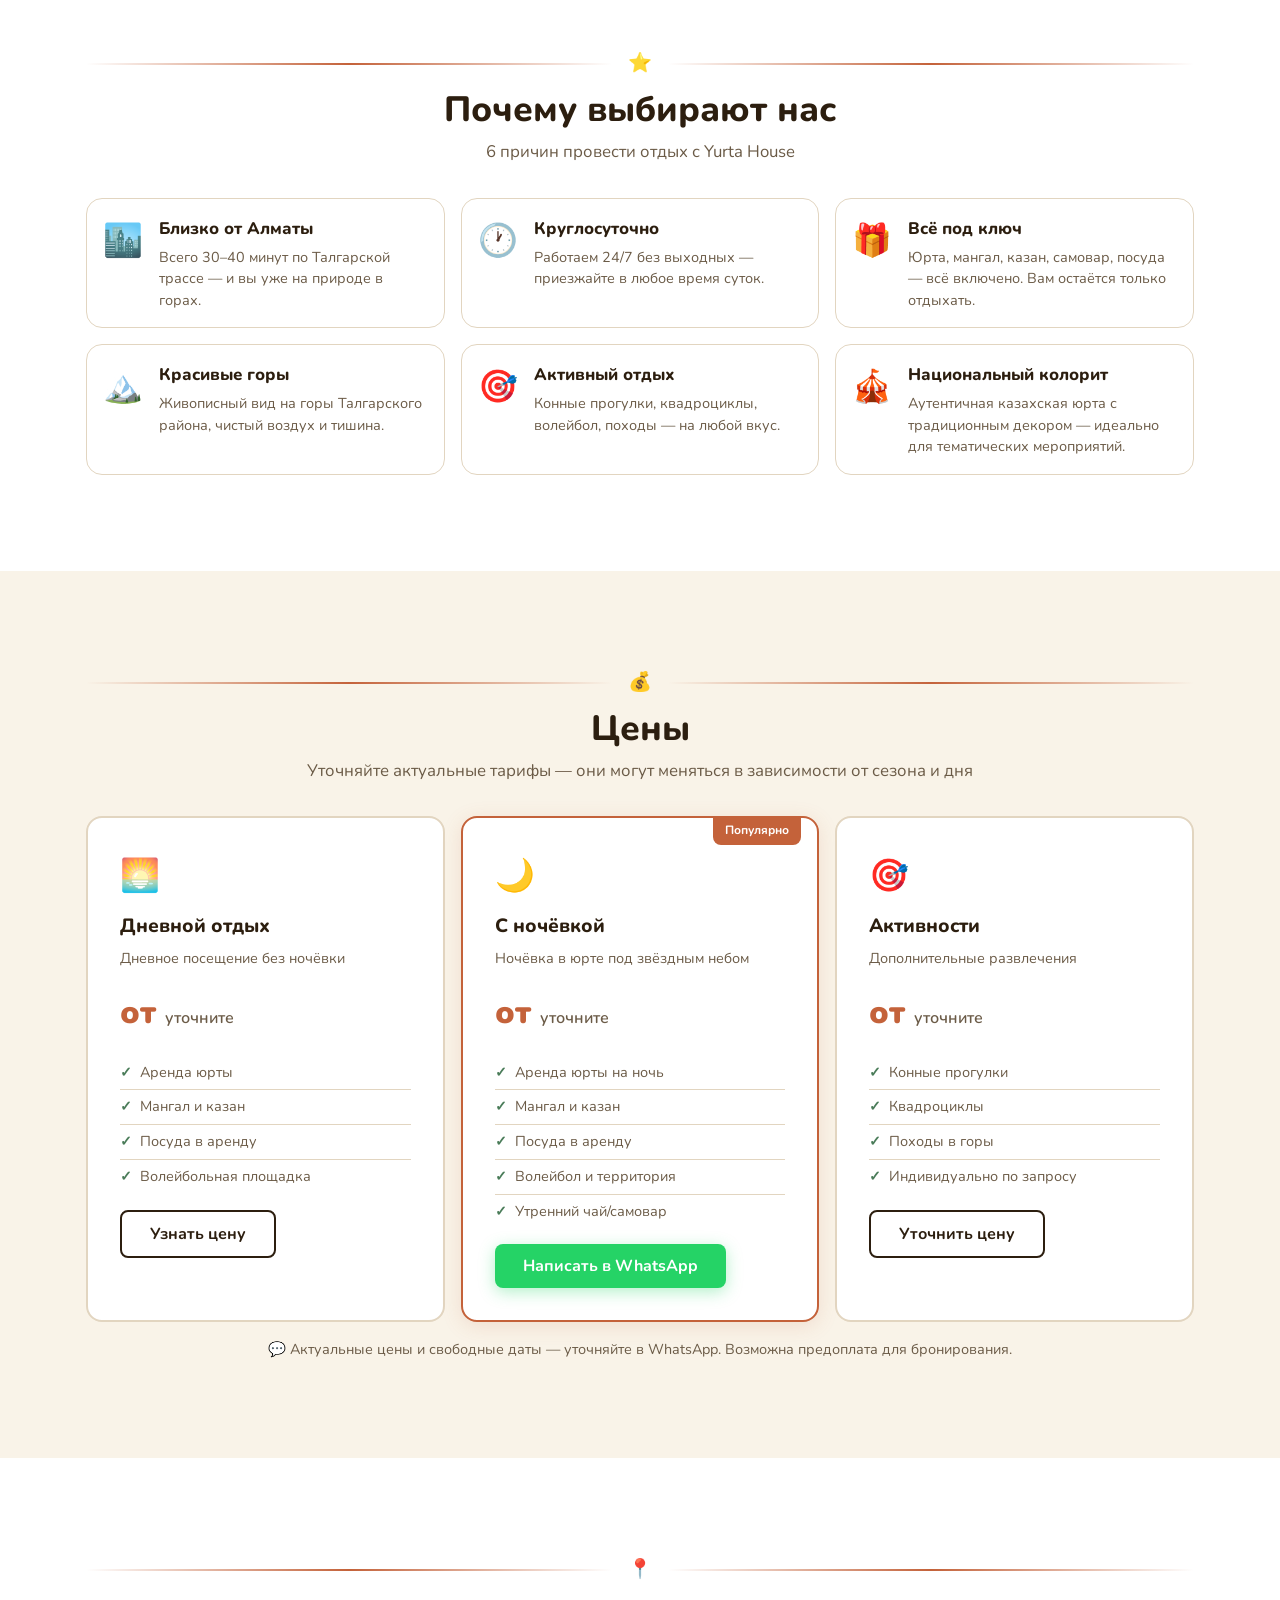
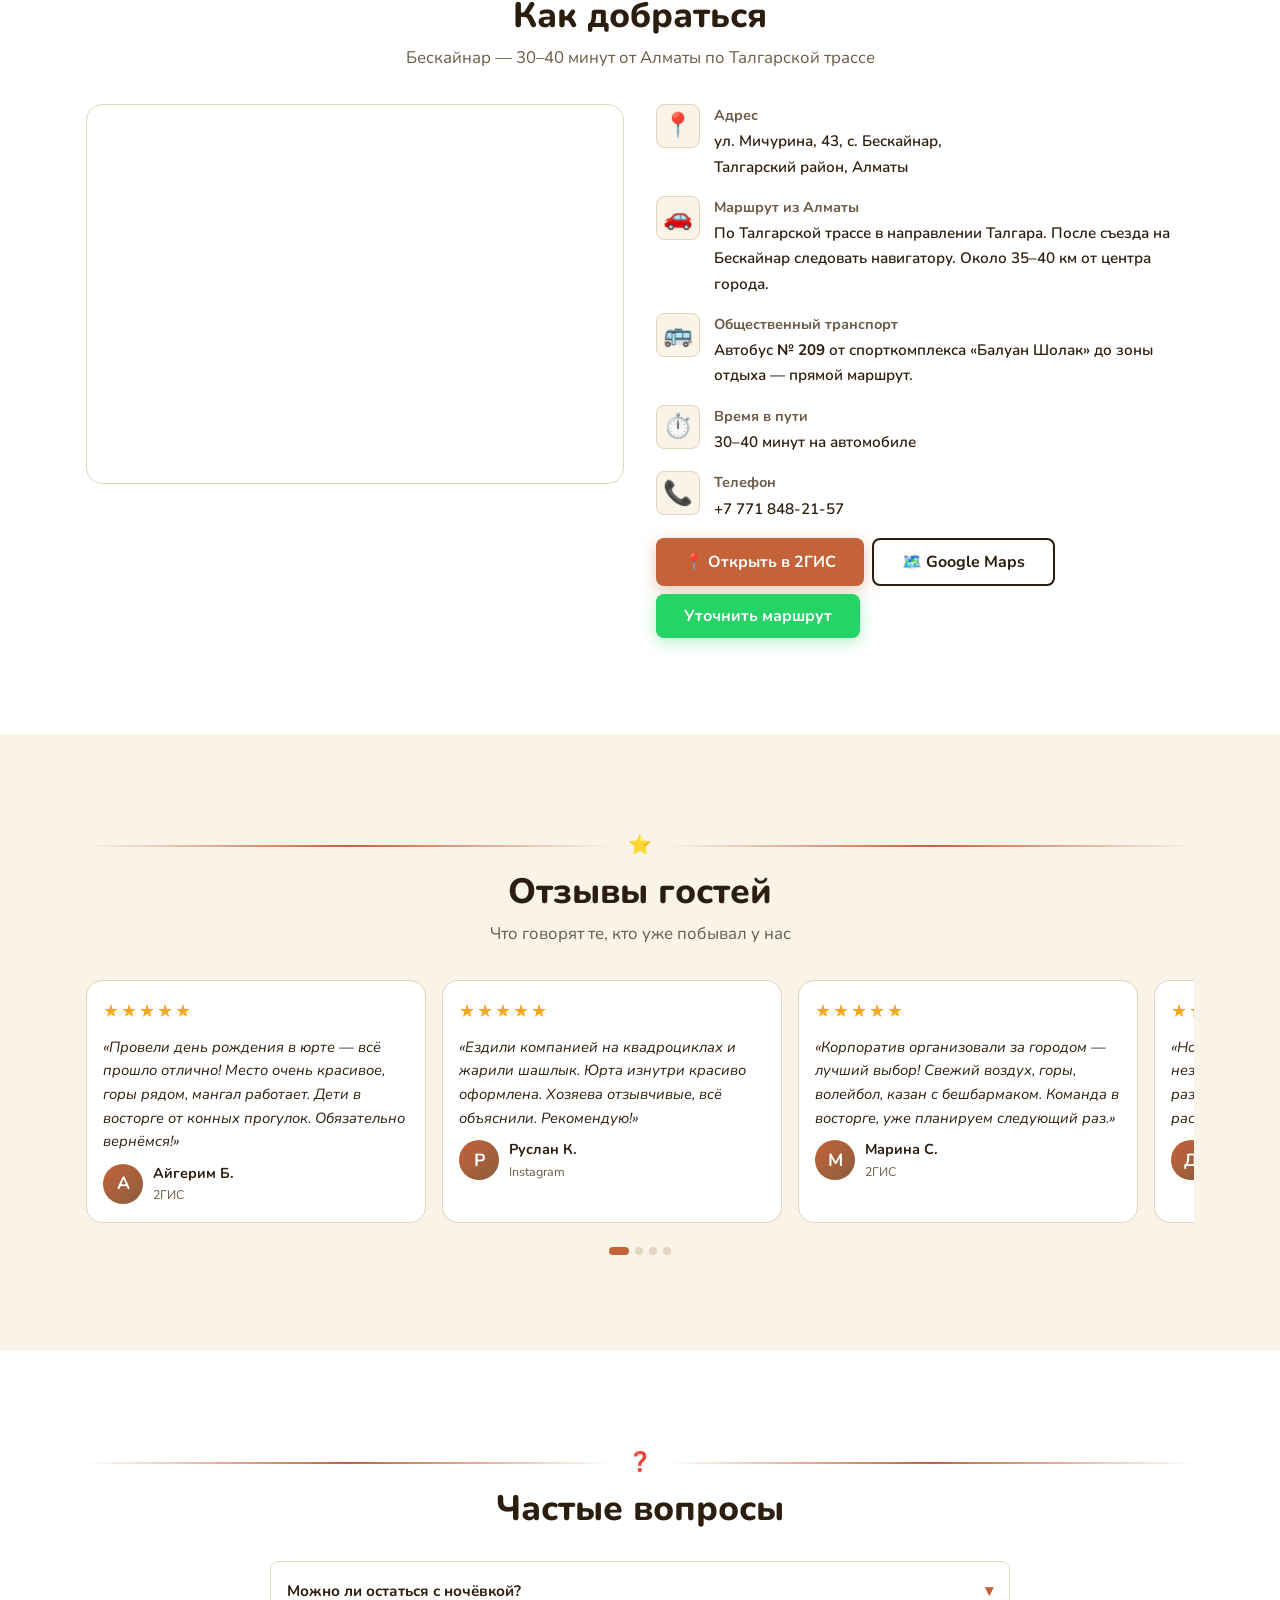
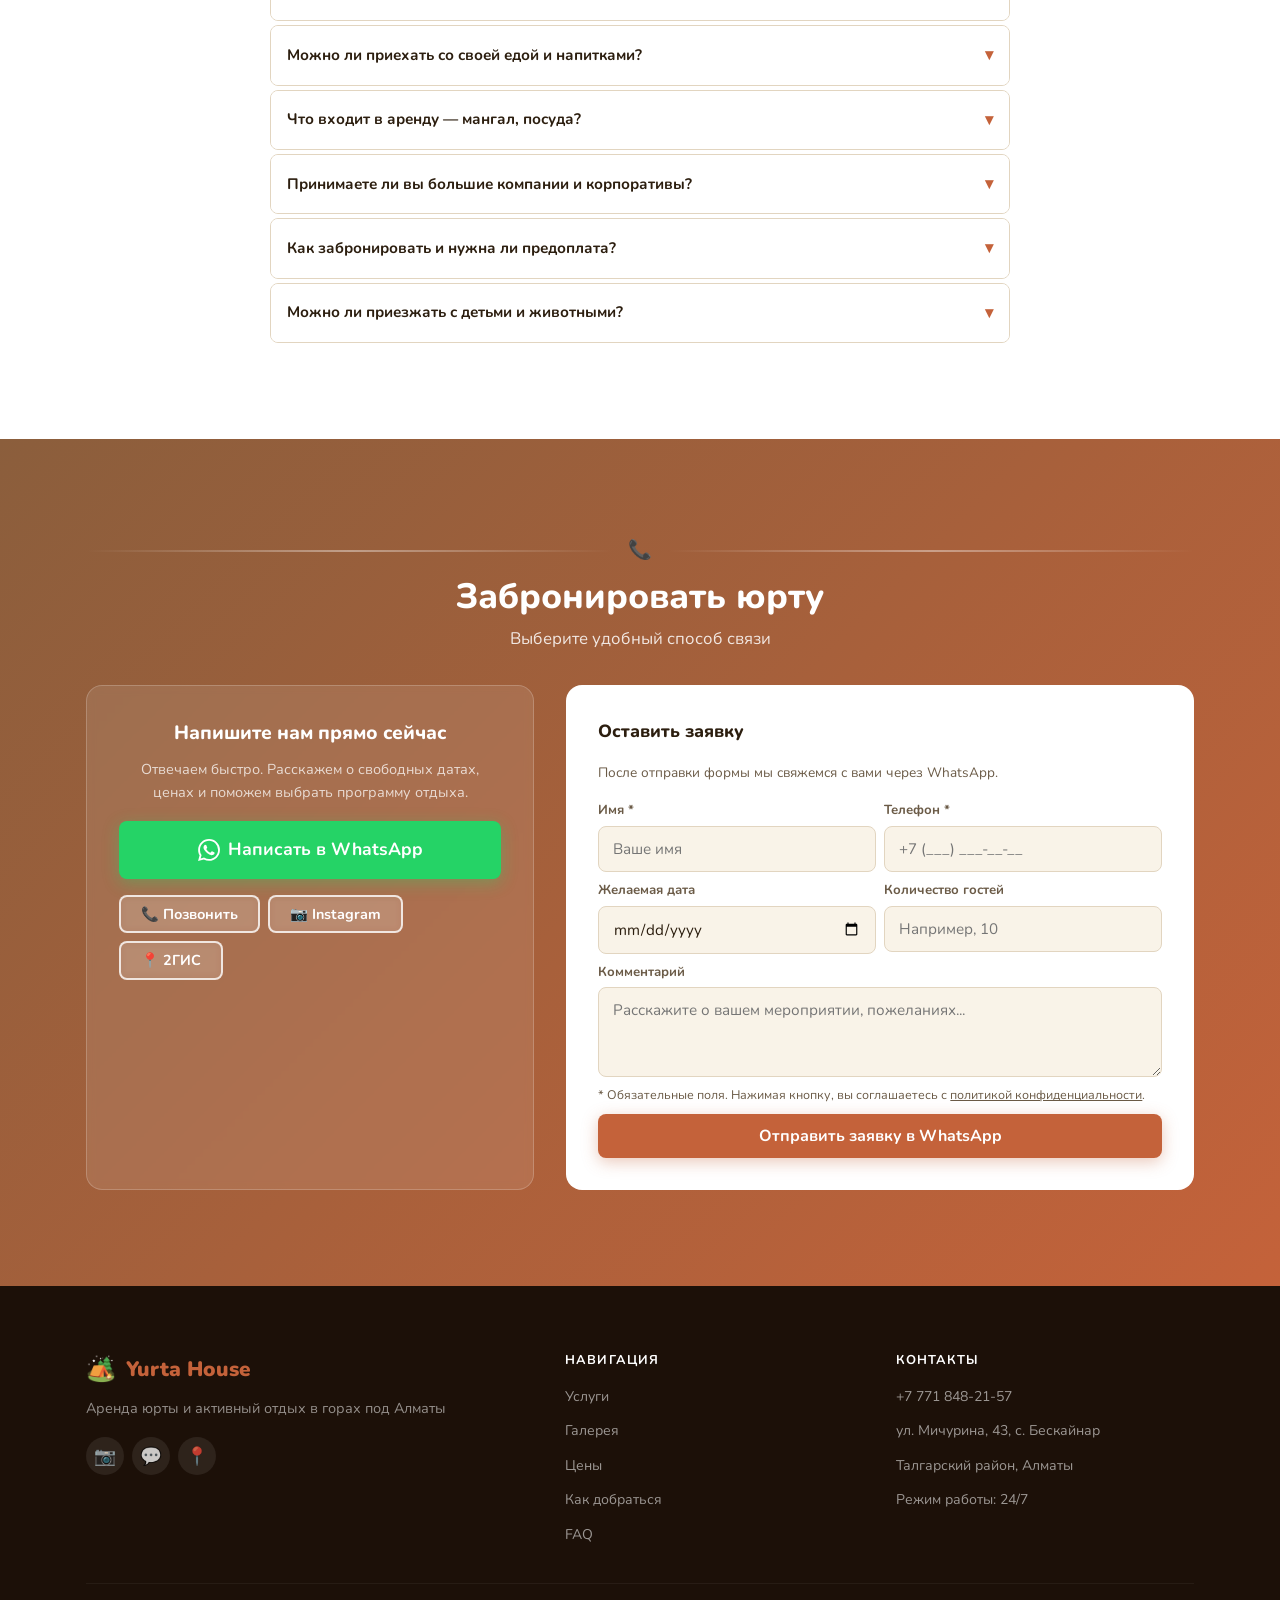
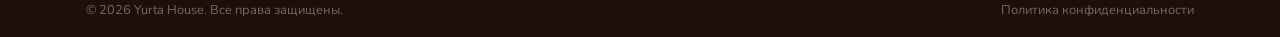
==== commit 64a7ee5c: "feat: language selection dropdown" ====
--- a/index.html
+++ b/index.html
@@ -118,10 +118,16 @@
           <svg viewBox="0 0 24 24" fill="currentColor"><path d="M17.472 14.382c-.297-.149-1.758-.867-2.03-.967-.273-.099-.471-.148-.67.15-.197.297-.767.966-.94 1.164-.173.199-.347.223-.644.075-.297-.15-1.255-.463-2.39-1.475-.883-.788-1.48-1.761-1.653-2.059-.173-.297-.018-.458.13-.606.134-.133.298-.347.446-.52.149-.174.198-.298.298-.497.099-.198.05-.371-.025-.52-.075-.149-.669-1.612-.916-2.207-.242-.579-.487-.5-.669-.51a12.8 12.8 0 00-.57-.01c-.198 0-.52.074-.792.372-.272.297-1.04 1.016-1.04 2.479 0 1.462 1.065 2.875 1.213 3.074.149.198 2.096 3.2 5.077 4.487.709.306 1.262.489 1.694.625.712.227 1.36.195 1.871.118.571-.085 1.758-.719 2.006-1.413.248-.694.248-1.289.173-1.413-.074-.124-.272-.198-.57-.347m-5.421 7.403h-.004a9.87 9.87 0 01-5.031-1.378l-.361-.214-3.741.982.998-3.648-.235-.374a9.86 9.86 0 01-1.51-5.26c.001-5.45 4.436-9.884 9.888-9.884 2.64 0 5.122 1.03 6.988 2.898a9.825 9.825 0 012.893 6.994c-.003 5.45-4.437 9.884-9.885 9.884m8.413-18.297A11.815 11.815 0 0012.05 0C5.495 0 .16 5.335.157 11.892c0 2.096.547 4.142 1.588 5.945L.057 24l6.305-1.654a11.882 11.882 0 005.683 1.448h.005c6.554 0 11.89-5.335 11.893-11.893a11.821 11.821 0 00-3.48-8.413z"/></svg>
         </a>
 
-        <div class="lang-switcher" role="group" aria-label="Язык сайта">
-          <button class="lang-switcher__btn" data-lang="ru">RU</button>
-          <button class="lang-switcher__btn" data-lang="kz">KZ</button>
-          <button class="lang-switcher__btn" data-lang="en">EN</button>
+        <div class="lang-switcher" aria-label="Язык сайта">
+          <button class="lang-switcher__toggle" aria-haspopup="listbox" aria-expanded="false">
+            <span class="lang-switcher__current"></span>
+            <svg class="lang-switcher__chevron" viewBox="0 0 24 24" fill="none" stroke="currentColor" stroke-width="2.5" width="12" height="12" aria-hidden="true"><path d="M6 9l6 6 6-6"/></svg>
+          </button>
+          <ul class="lang-switcher__menu" role="listbox">
+            <li><button class="lang-switcher__option" data-lang="ru" role="option">RU</button></li>
+            <li><button class="lang-switcher__option" data-lang="kz" role="option">KZ</button></li>
+            <li><button class="lang-switcher__option" data-lang="en" role="option">EN</button></li>
+          </ul>
         </div>
 
         <button class="burger" aria-label="Открыть меню" aria-expanded="false">
--- a/css/style.css
+++ b/css/style.css
@@ -231,27 +231,58 @@
 .header__wa-icon svg { width: 20px; height: 20px; }
 
 .lang-switcher {
-  display: flex;
-  align-items: center;
+  position: relative;
+  flex-shrink: 0;
+}
+.lang-switcher__toggle {
+  display: flex;
+  align-items: center;
+  gap: 5px;
+  padding: 5px 10px;
+  border-radius: 20px;
+  font-size: 0.8rem;
+  font-weight: 700;
+  color: var(--clr-text);
   background: var(--clr-border);
-  border-radius: 20px;
-  padding: 3px;
-  gap: 2px;
+  transition: background var(--transition), color var(--transition);
+  cursor: pointer;
+}
+.lang-switcher__toggle:hover { color: var(--clr-terra); }
+.lang-switcher__chevron {
+  transition: transform 0.2s ease;
   flex-shrink: 0;
 }
-.lang-switcher__btn {
-  padding: 4px 10px;
-  border-radius: 16px;
+.lang-switcher.open .lang-switcher__chevron { transform: rotate(180deg); }
+.lang-switcher__menu {
+  display: none;
+  position: absolute;
+  top: calc(100% + 6px);
+  right: 0;
+  background: var(--clr-bg);
+  border: 1px solid var(--clr-border);
+  border-radius: var(--radius-sm);
+  box-shadow: 0 4px 16px rgba(0,0,0,0.12);
+  overflow: hidden;
+  z-index: 200;
+  min-width: 100%;
+  list-style: none;
+}
+.lang-switcher.open .lang-switcher__menu { display: block; }
+.lang-switcher__option {
+  display: block;
+  width: 100%;
+  padding: 7px 14px;
   font-size: 0.8rem;
   font-weight: 700;
   color: var(--clr-text-muted);
+  text-align: center;
+  cursor: pointer;
   transition: background var(--transition), color var(--transition);
 }
-.lang-switcher__btn.active {
-  background: var(--clr-terra);
-  color: #fff;
-}
-.lang-switcher__btn:hover:not(.active) { color: var(--clr-terra); }
+.lang-switcher__option:hover {
+  background: var(--clr-border);
+  color: var(--clr-terra);
+}
 
 .burger {
   display: flex;
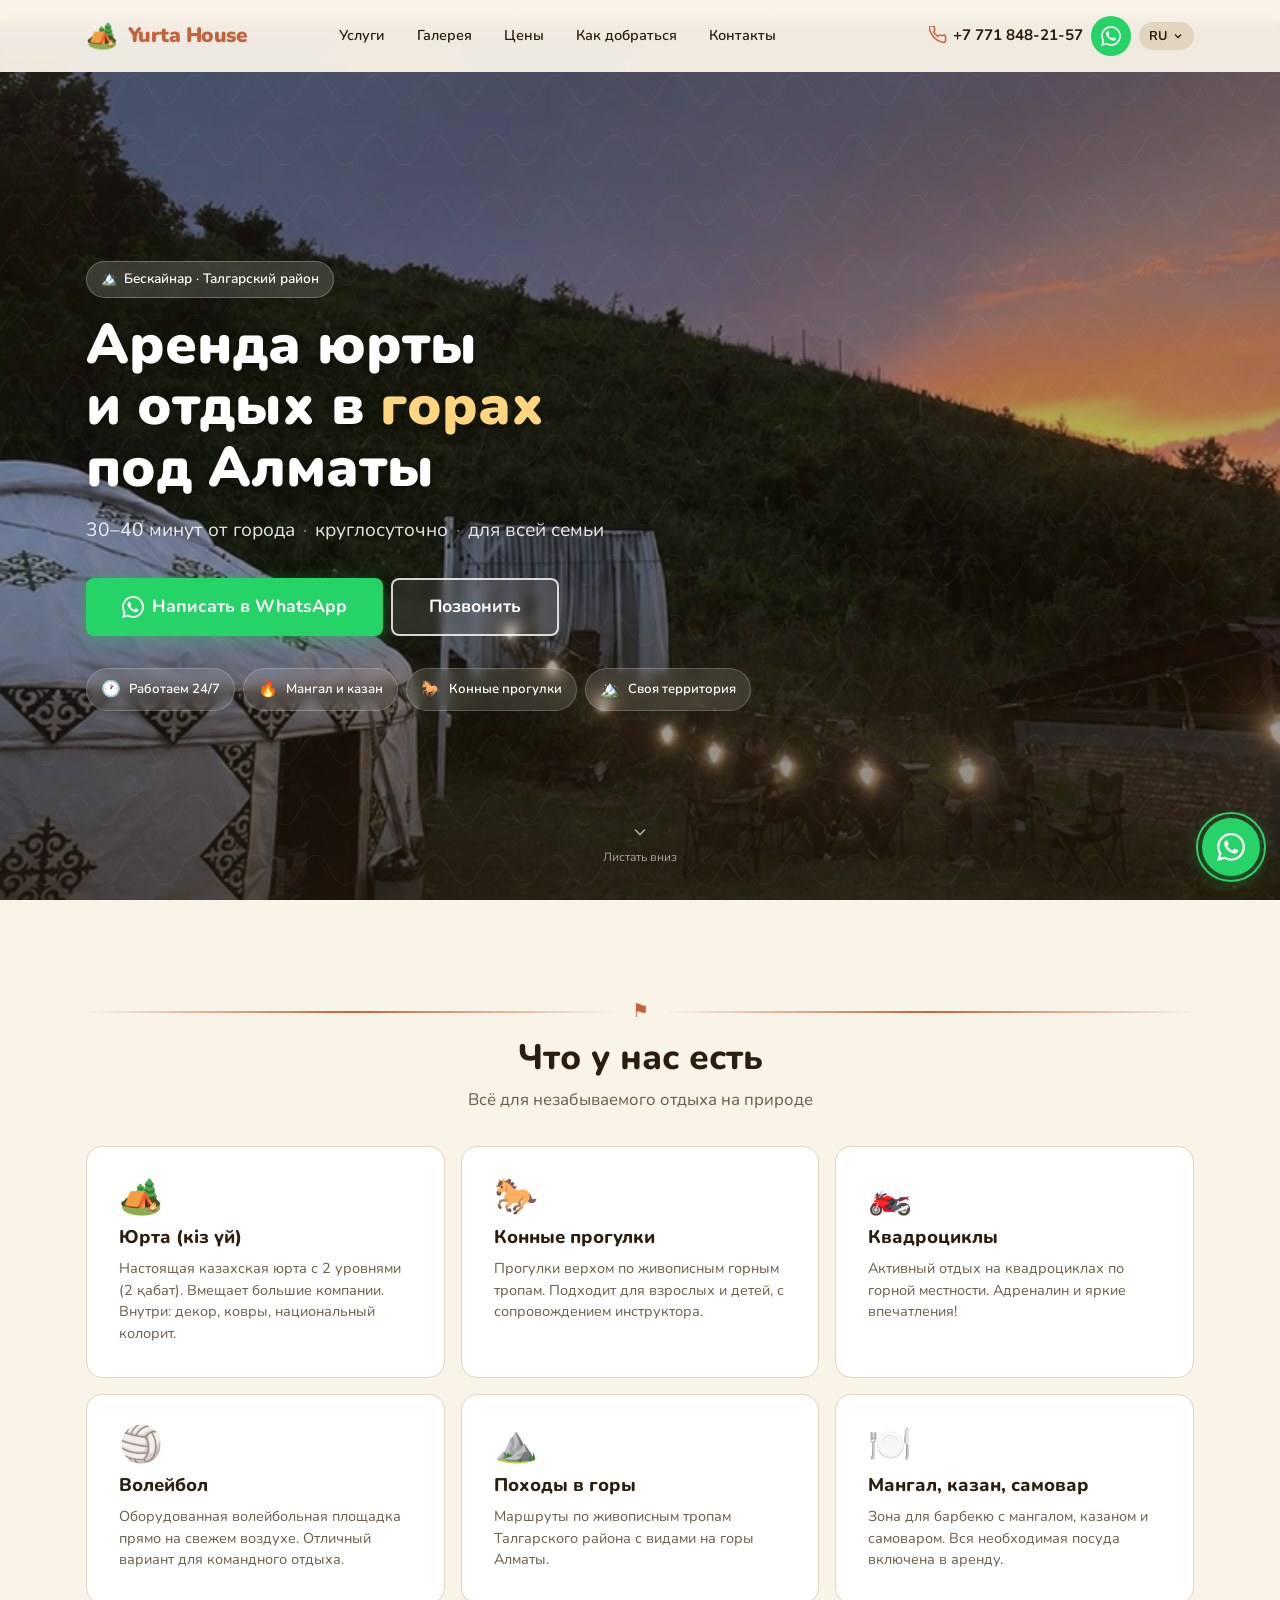
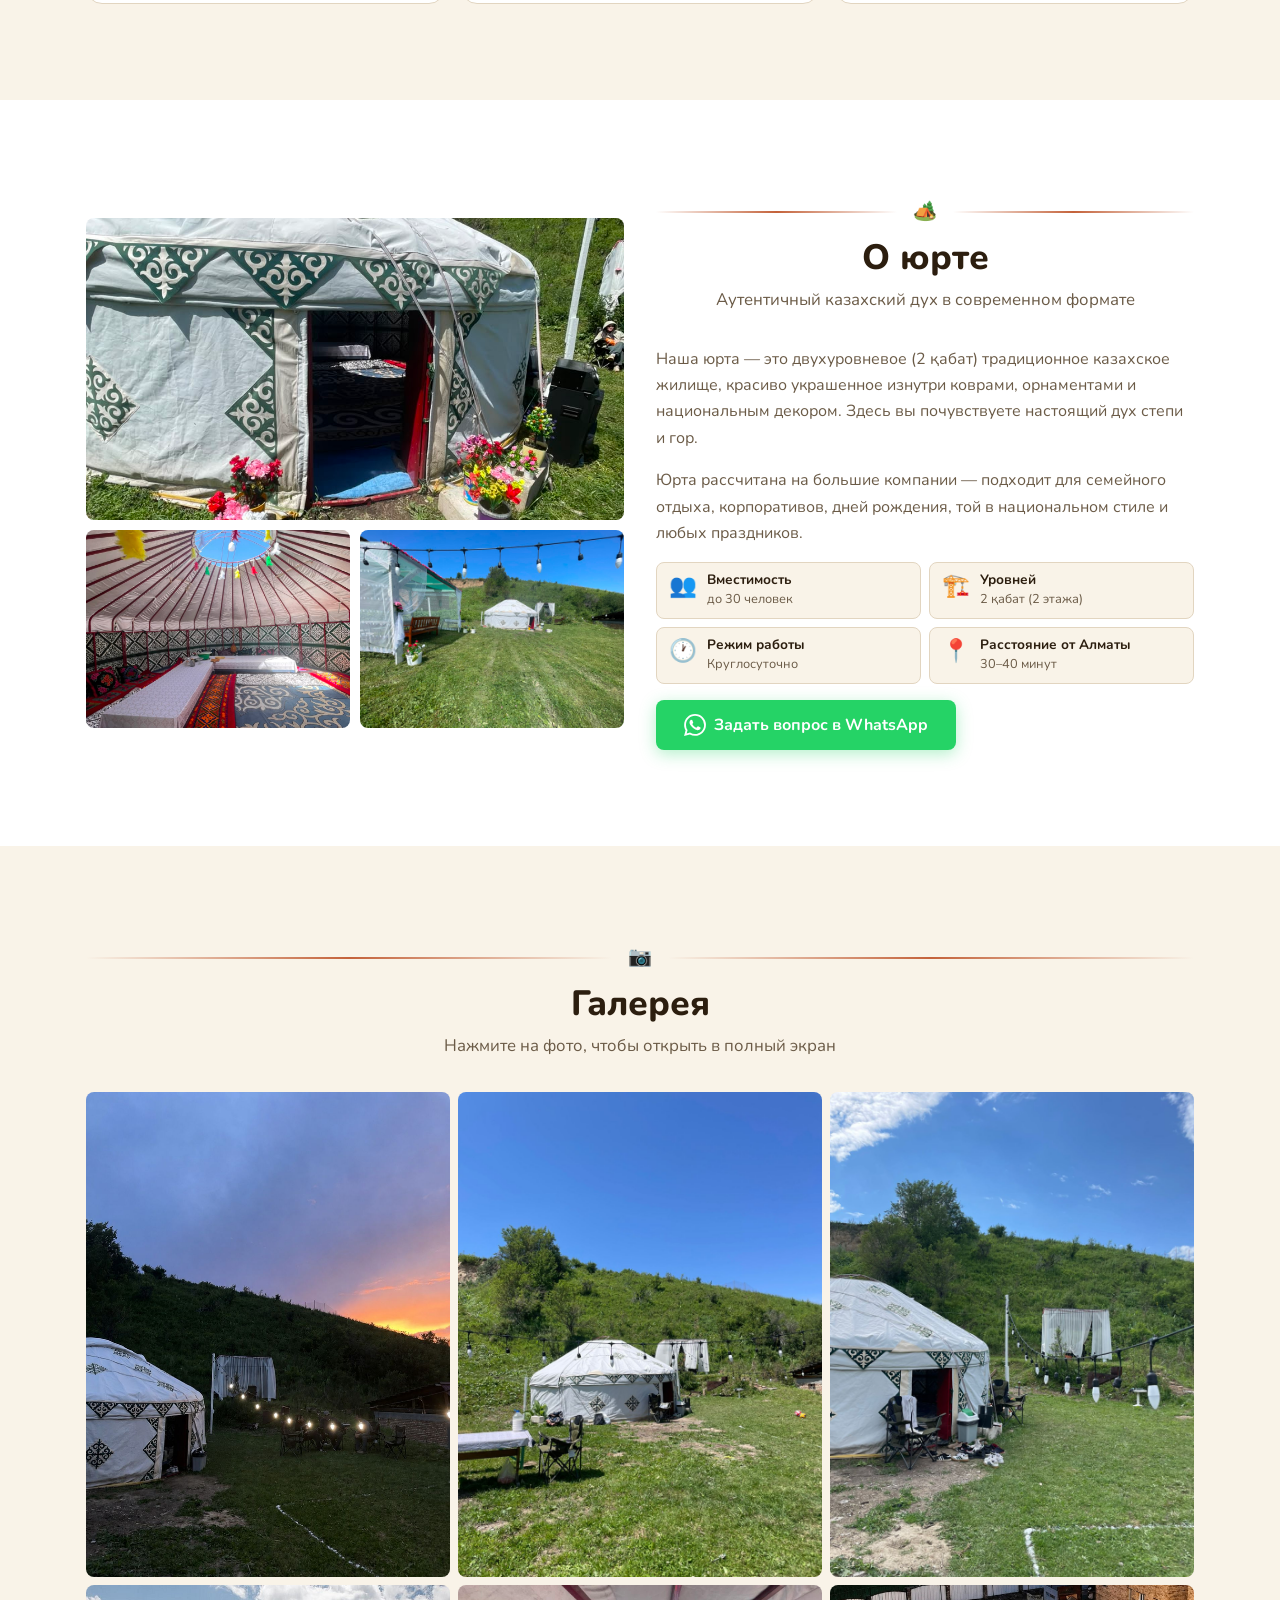
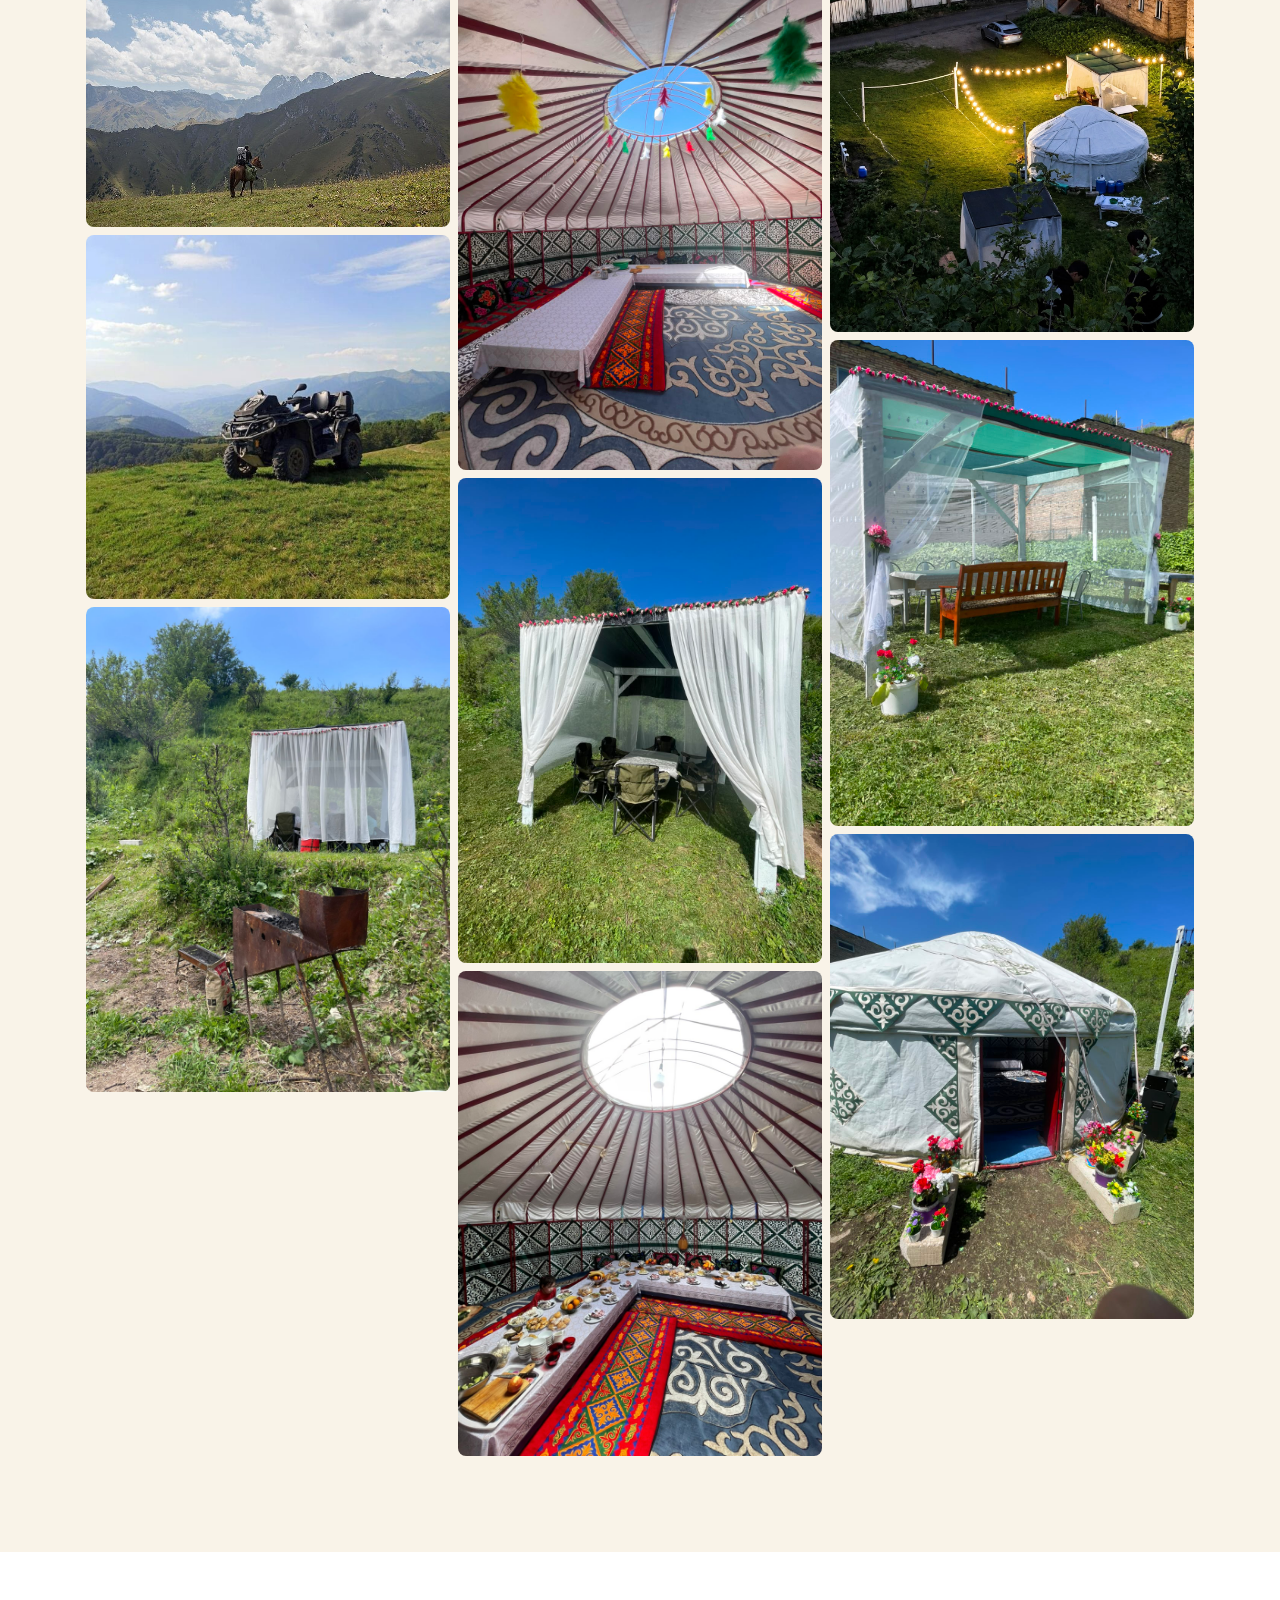
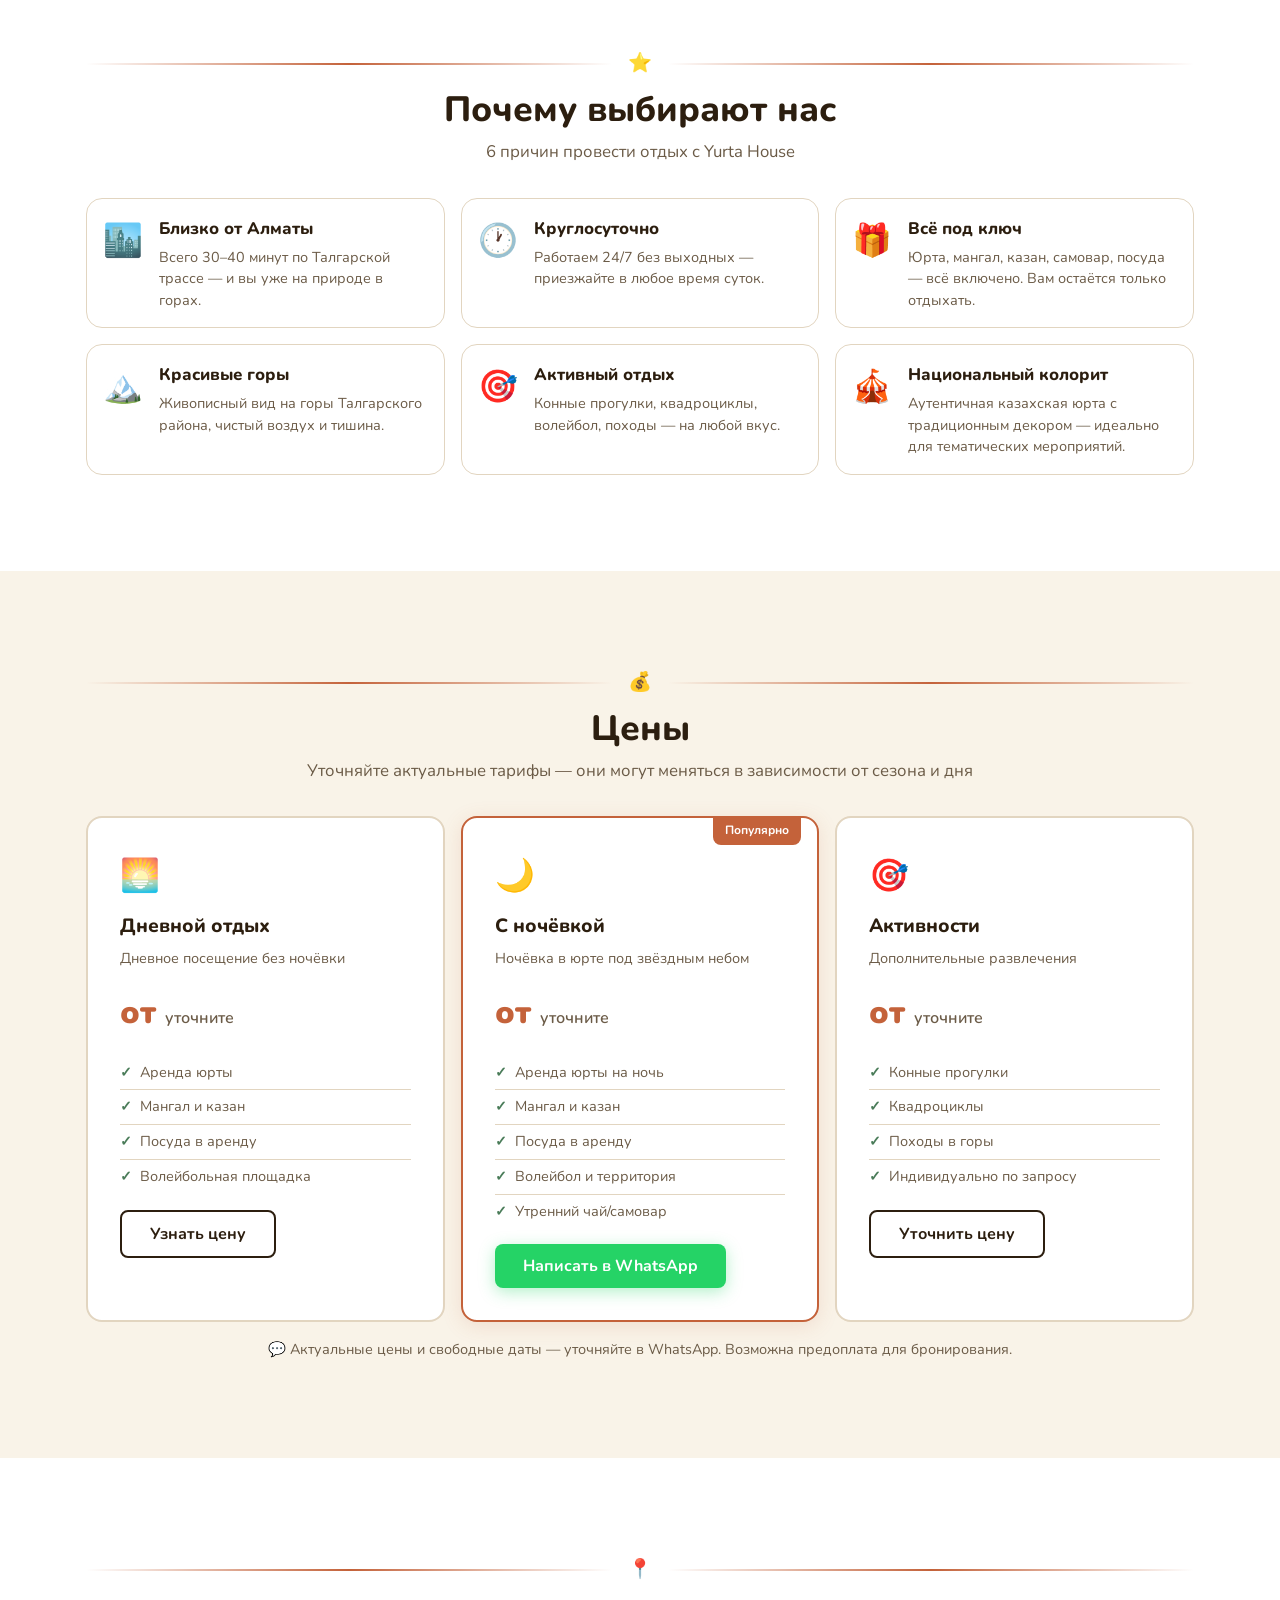
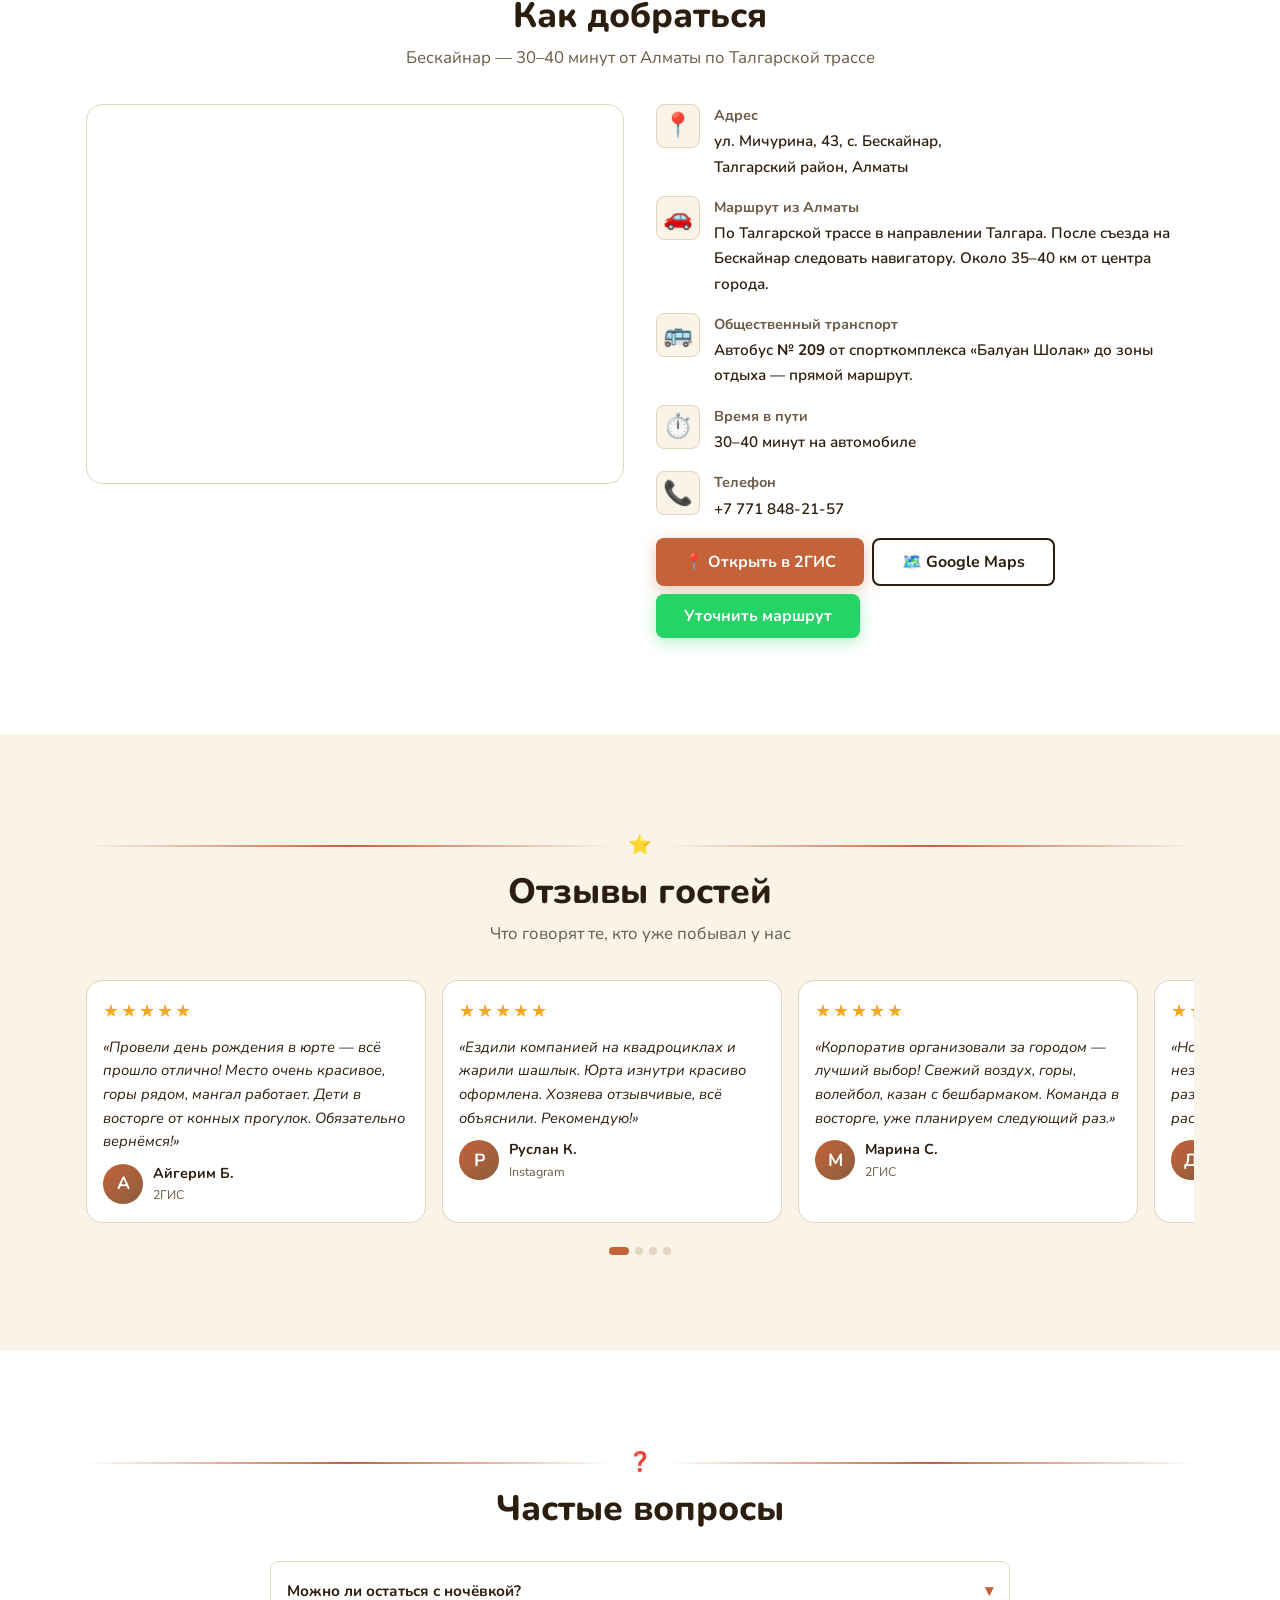
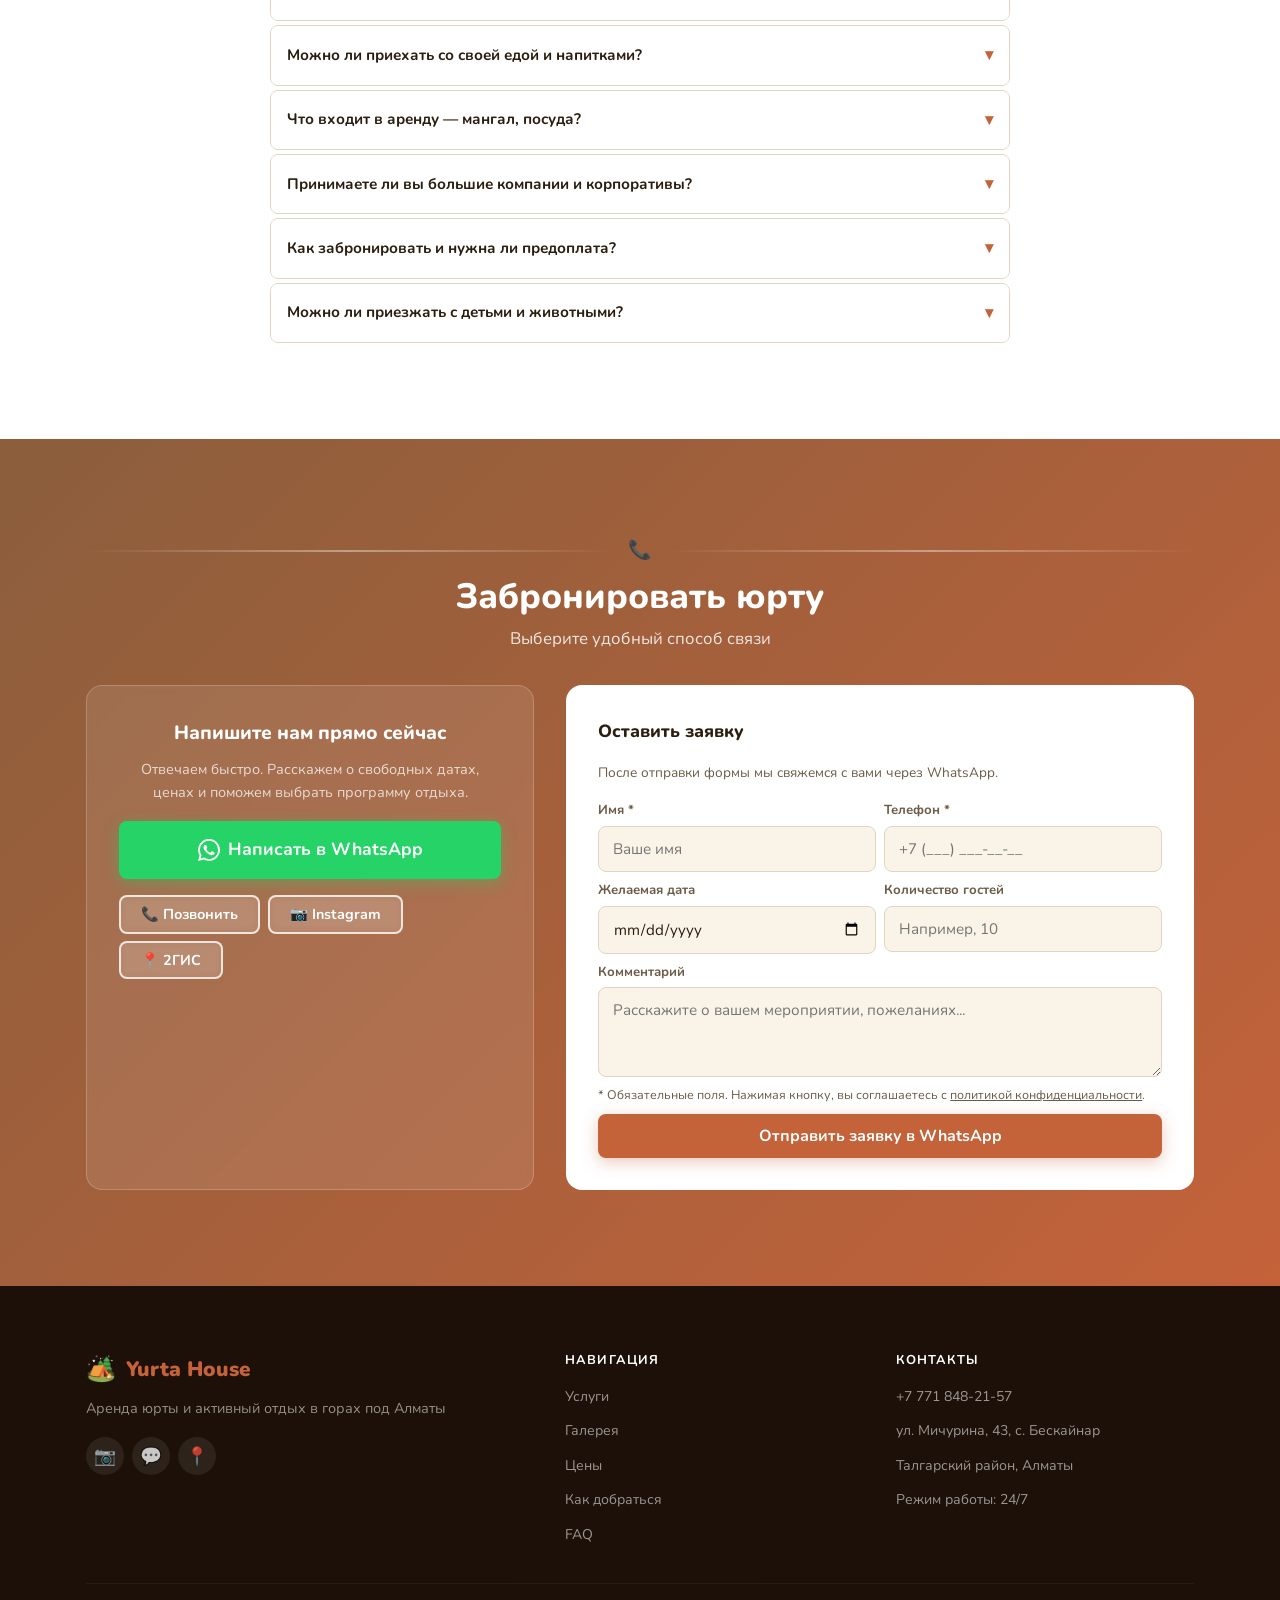
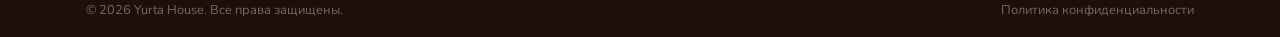
==== commit 617e4223: "feat: SEO optimization" ====
--- a/index.html
+++ b/index.html
@@ -22,6 +22,9 @@
   <meta property="og:locale" content="ru_KZ" />
   <meta property="og:site_name" content="Yurta House" />
   <meta name="twitter:card" content="summary_large_image" />
+  <meta name="twitter:title" content="Yurta House — Аренда юрты и отдых в горах под Алматы" />
+  <meta name="twitter:description" content="Казахская юрта, конные прогулки, квадроциклы, мангал и казан. Бескайнар, 30–40 мин от Алматы. Круглосуточно." />
+  <meta name="twitter:image" content="https://yurta-housse.kz/images/og-image.jpg" />
 
   <!-- Favicon -->
   <link rel="icon" type="image/svg+xml" href="data:image/svg+xml,<svg xmlns='http://www.w3.org/2000/svg' viewBox='0 0 100 100'><text y='.9em' font-size='90'>🏕️</text></svg>" />
@@ -61,7 +64,53 @@
       "https://go.2gis.com/az1vl"
     ],
     "image": "https://yurta-housse.kz/images/og-image.jpg",
-    "priceRange": "$$"
+    "priceRange": "$$",
+    "aggregateRating": {
+      "@type": "AggregateRating",
+      "ratingValue": "5",
+      "bestRating": "5",
+      "worstRating": "1",
+      "reviewCount": "4"
+    }
+  }
+  </script>
+
+  <script type="application/ld+json">
+  {
+    "@context": "https://schema.org",
+    "@type": "FAQPage",
+    "mainEntity": [
+      {
+        "@type": "Question",
+        "name": "Можно ли остаться с ночёвкой?",
+        "acceptedAnswer": { "@type": "Answer", "text": "Да, мы принимаем гостей с ночёвкой. В юрте тепло и уютно даже ночью. Для бронирования ночёвки рекомендуем написать заранее и внести предоплату." }
+      },
+      {
+        "@type": "Question",
+        "name": "Можно ли приехать со своей едой и напитками?",
+        "acceptedAnswer": { "@type": "Answer", "text": "Конечно! Вы можете привезти свои продукты. У нас есть мангал, казан и самовар. Мы предоставляем посуду. Можно также заказать казахские блюда заранее — уточните при бронировании." }
+      },
+      {
+        "@type": "Question",
+        "name": "Что входит в аренду — мангал, посуда?",
+        "acceptedAnswer": { "@type": "Answer", "text": "В аренду юрты входят: мангал, казан, самовар, необходимая посуда, волейбольная площадка и доступ к территории. Уголь и дрова можно купить у нас или привезти с собой." }
+      },
+      {
+        "@type": "Question",
+        "name": "Принимаете ли вы большие компании и корпоративы?",
+        "acceptedAnswer": { "@type": "Answer", "text": "Да! Юрта вмещает до 30 человек. Мы с удовольствием принимаем корпоративы, дни рождения, тои в национальном стиле и любые праздники. Напишите нам — обсудим детали." }
+      },
+      {
+        "@type": "Question",
+        "name": "Как забронировать и нужна ли предоплата?",
+        "acceptedAnswer": { "@type": "Answer", "text": "Напишите нам в WhatsApp с указанием желаемой даты, количества гостей и времени. Для подтверждения бронирования мы просим внести предоплату. Свяжитесь с нами — расскажем подробности." }
+      },
+      {
+        "@type": "Question",
+        "name": "Можно ли приезжать с детьми и животными?",
+        "acceptedAnswer": { "@type": "Answer", "text": "С детьми — конечно! Для них будет особенно интересно: конные прогулки, свежий воздух, природа. По поводу животных уточните заранее в WhatsApp." }
+      }
+    ]
   }
   </script>
 
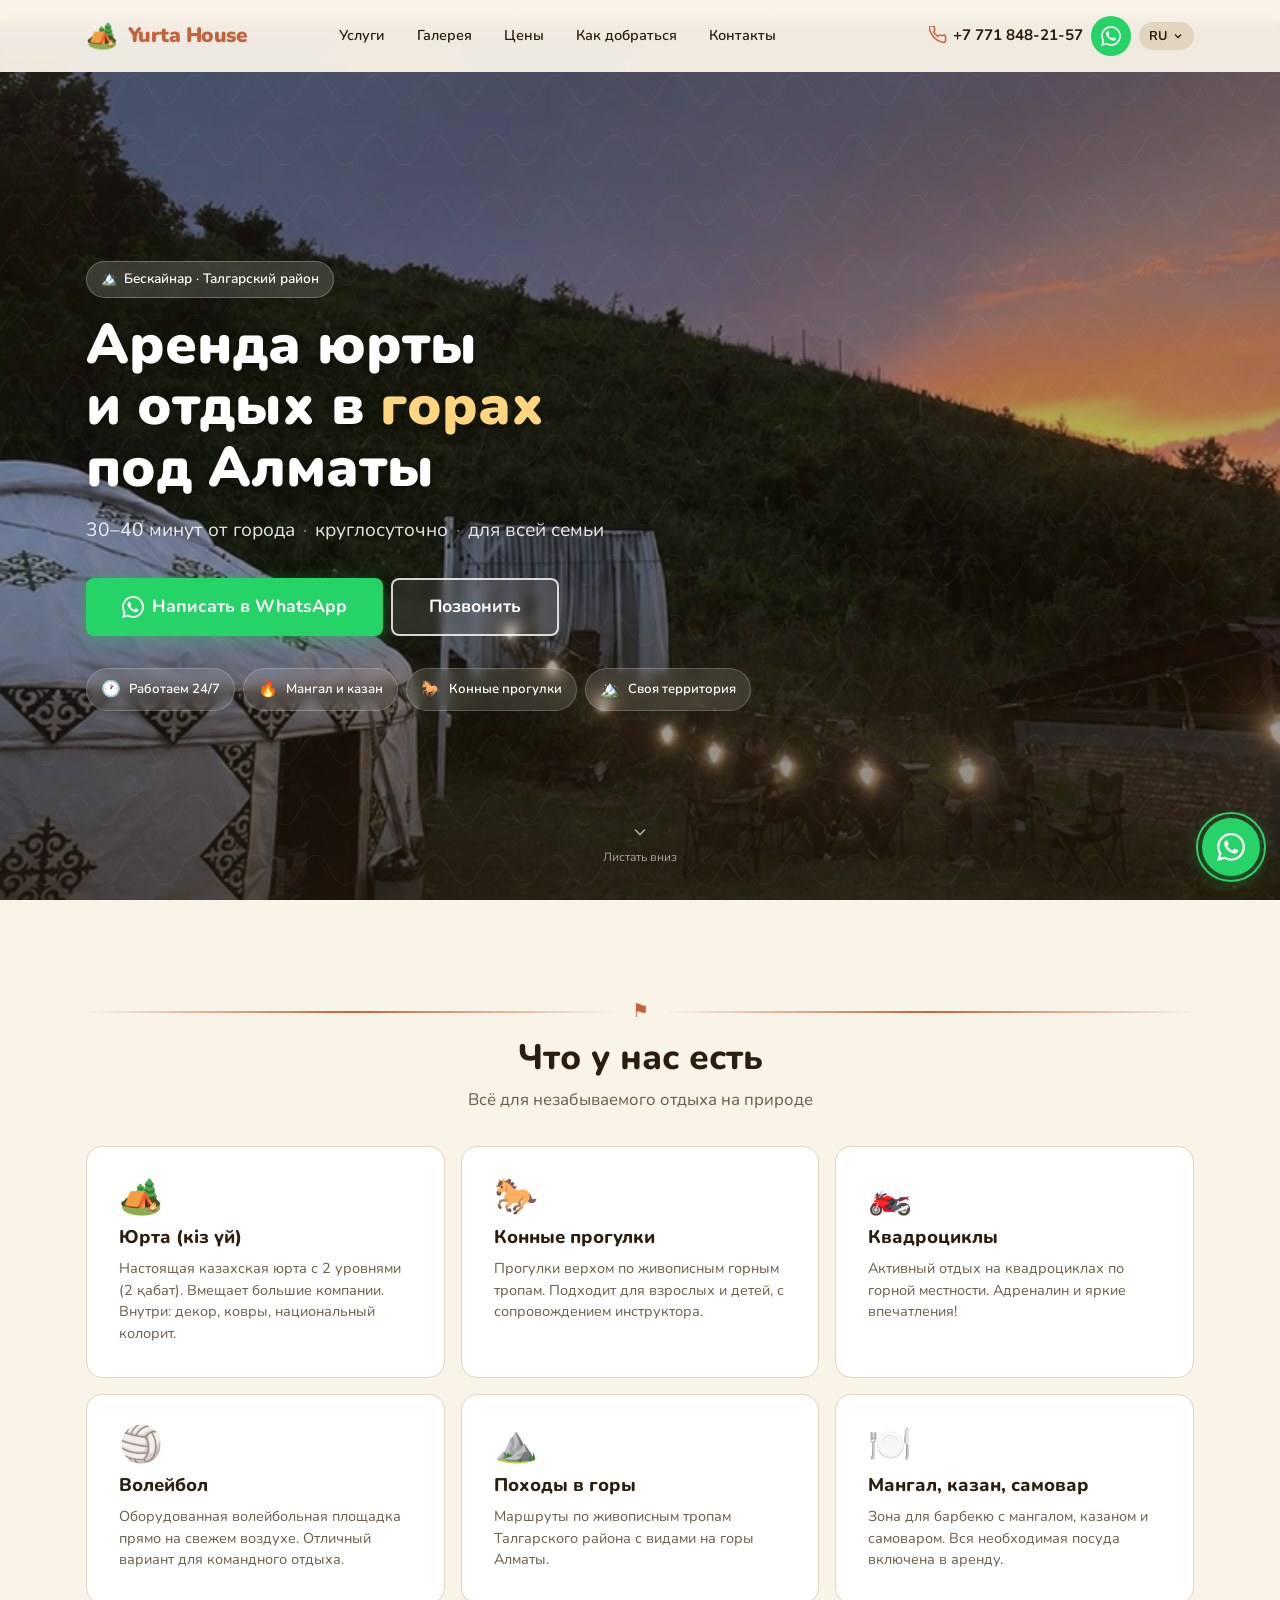
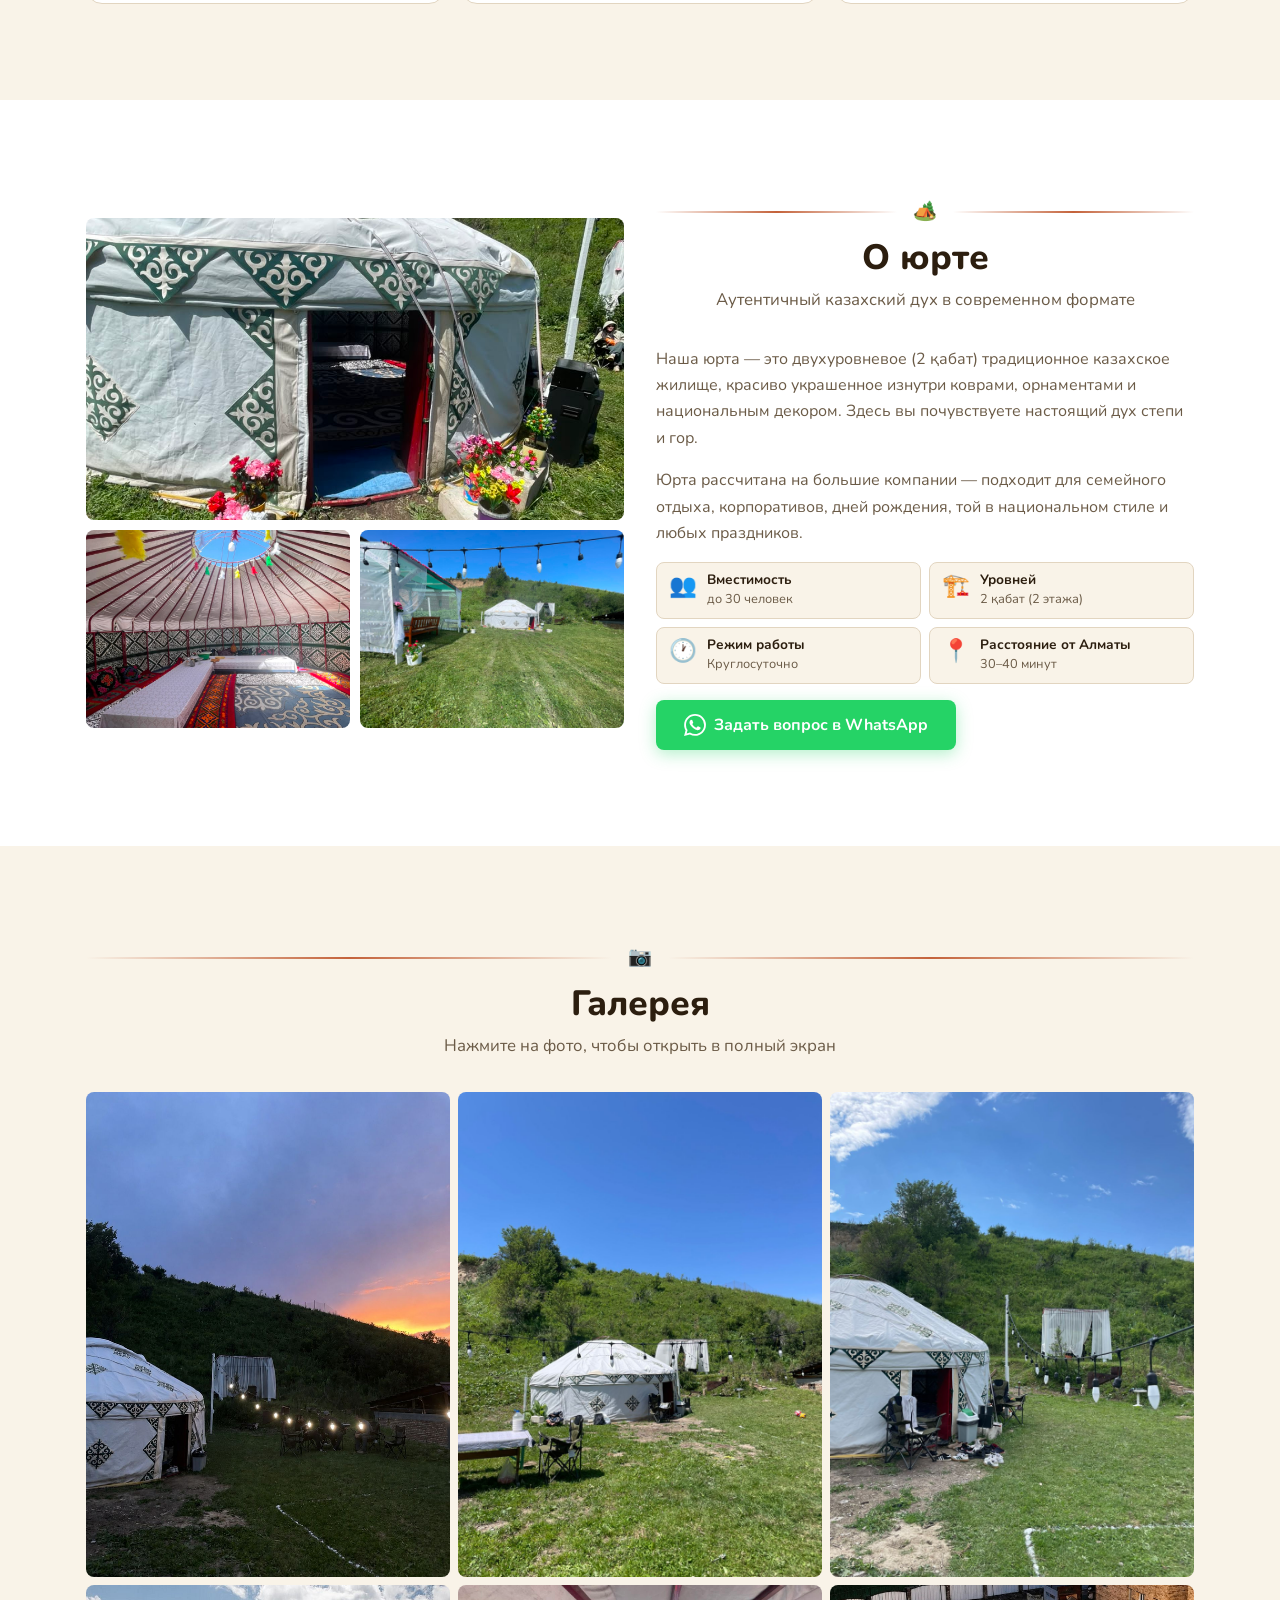
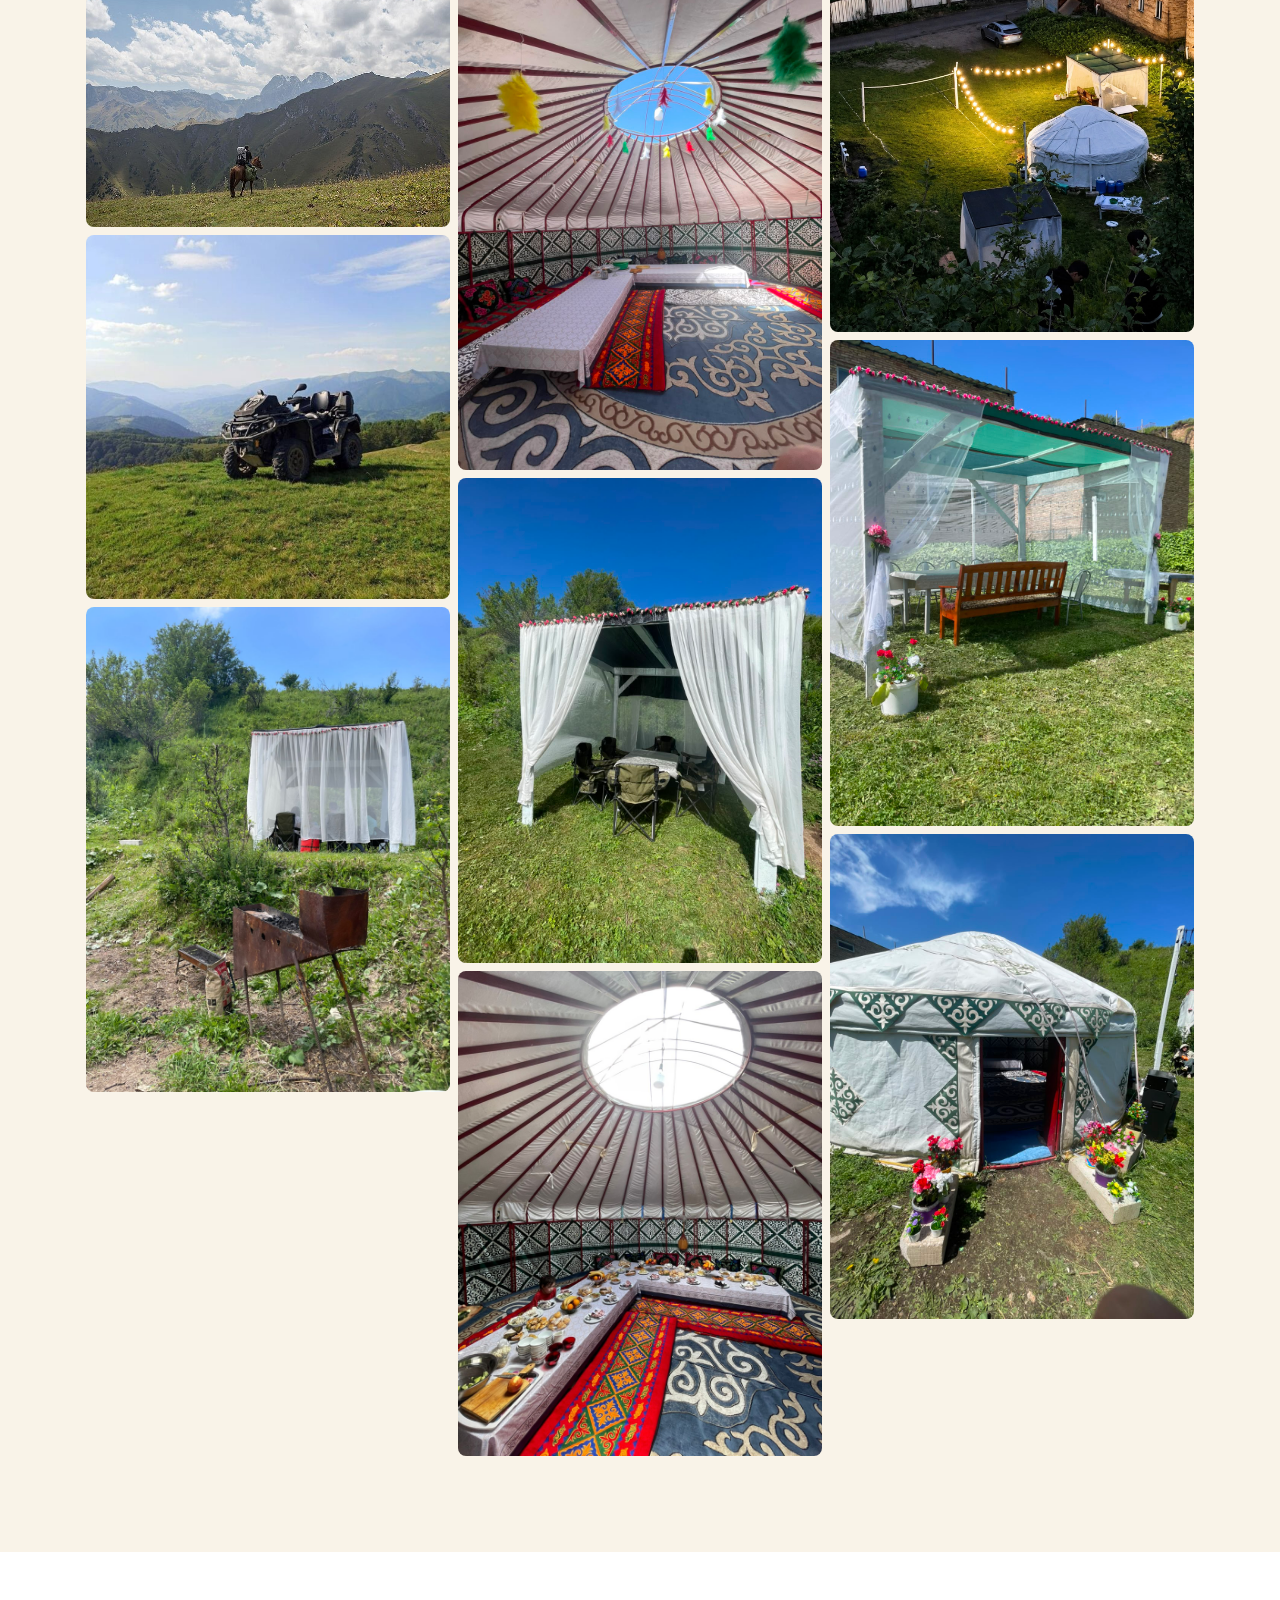
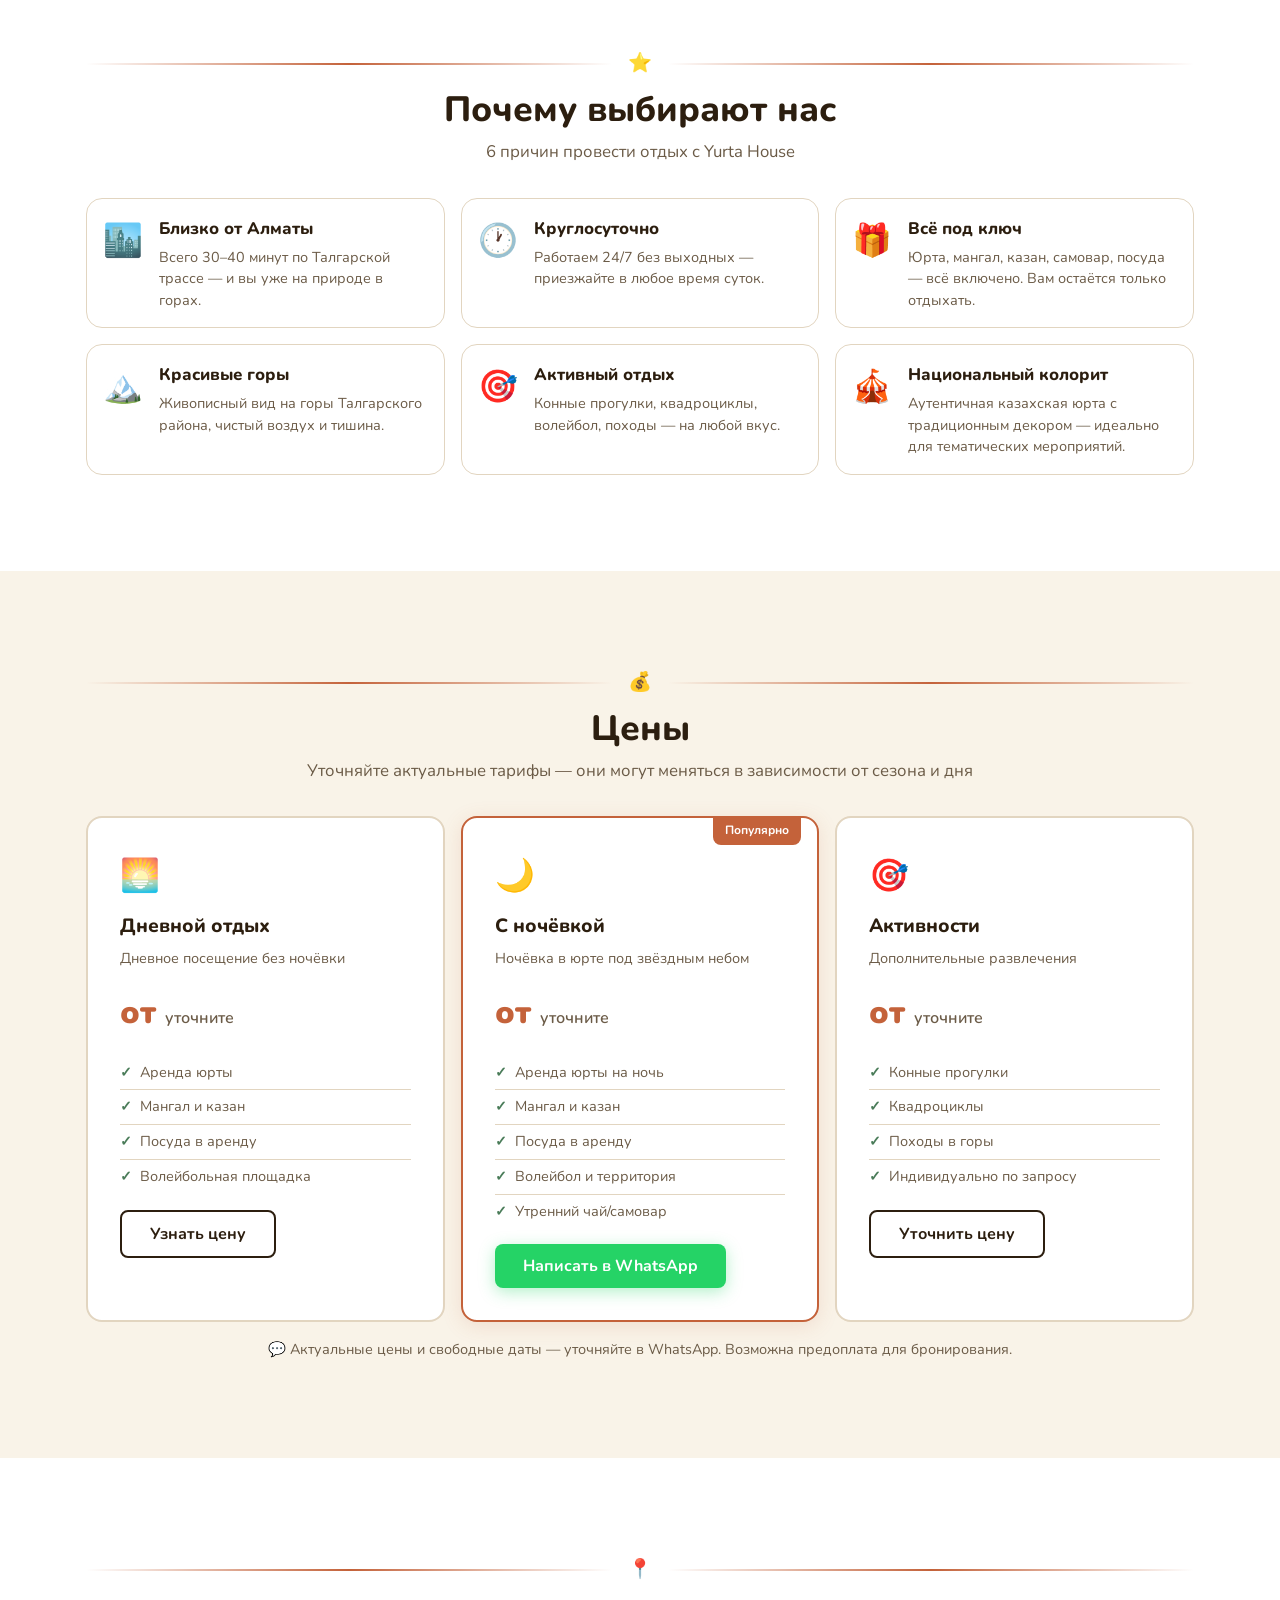
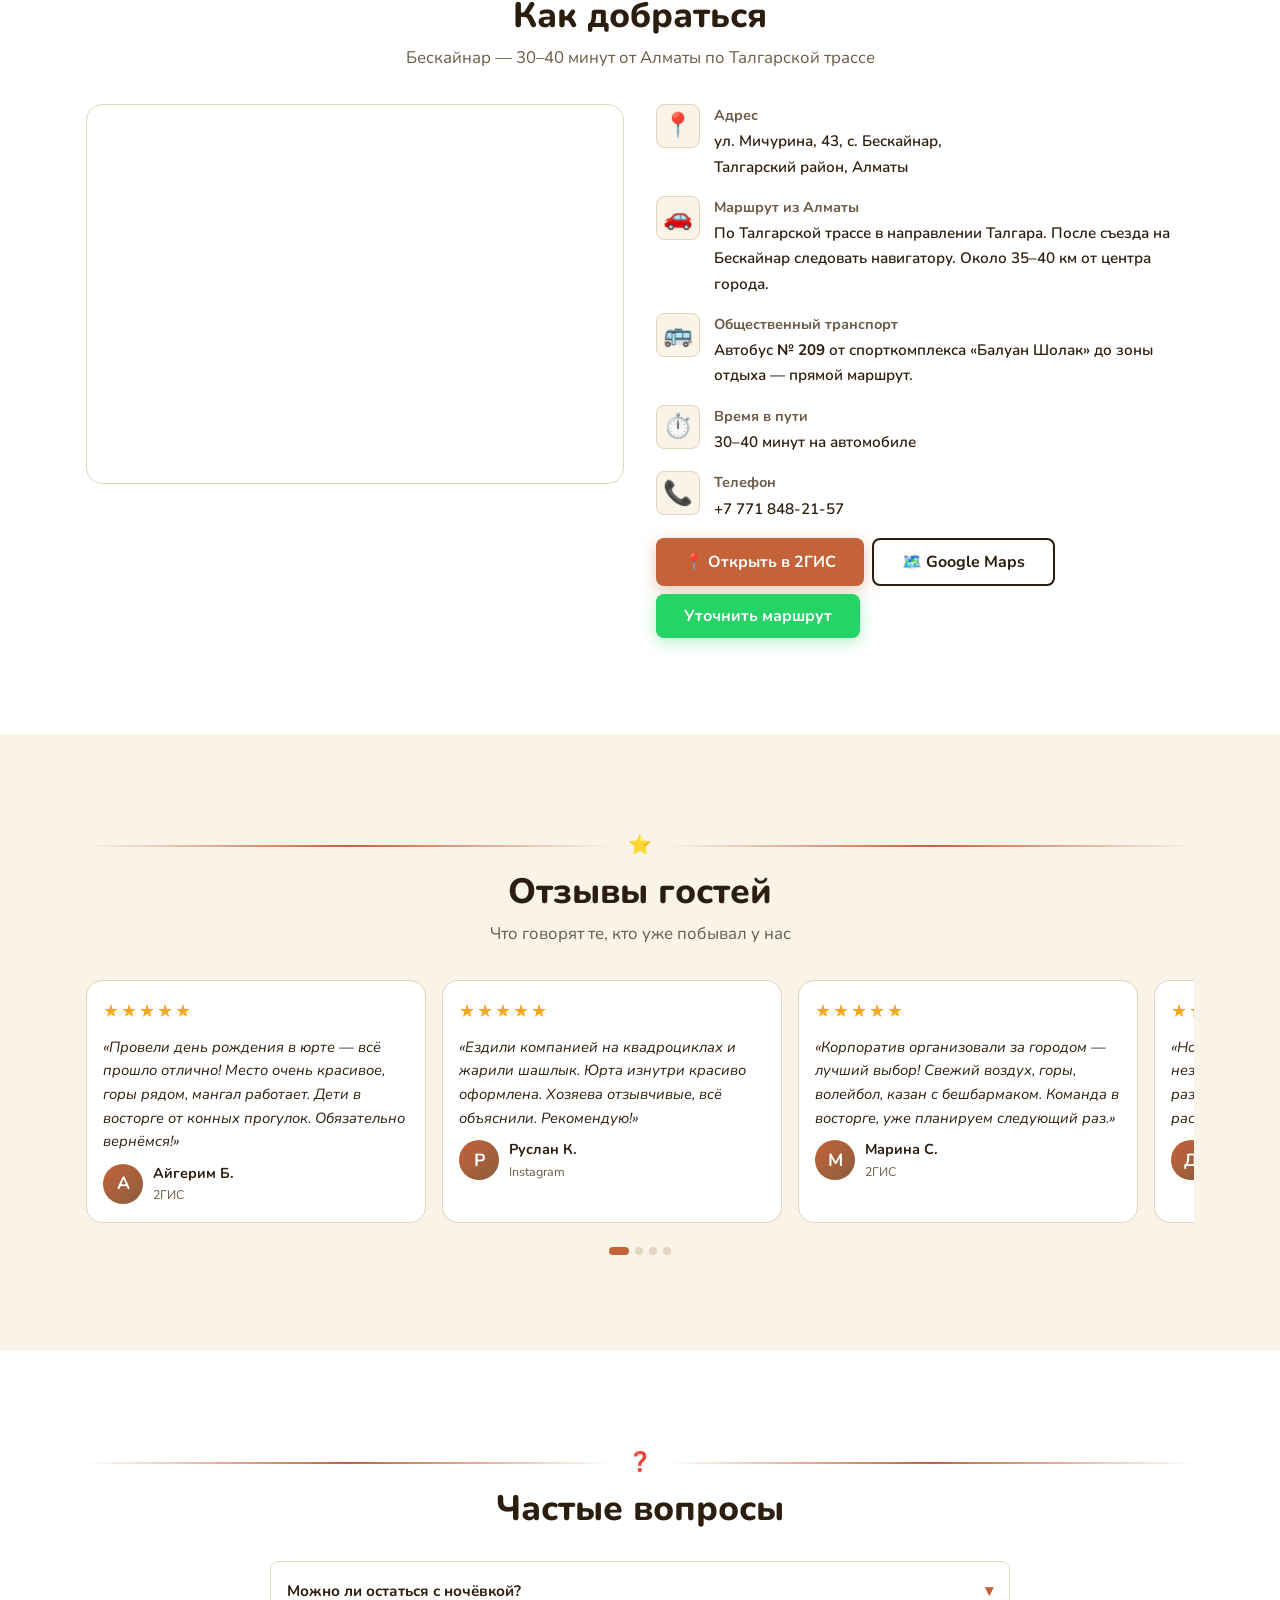
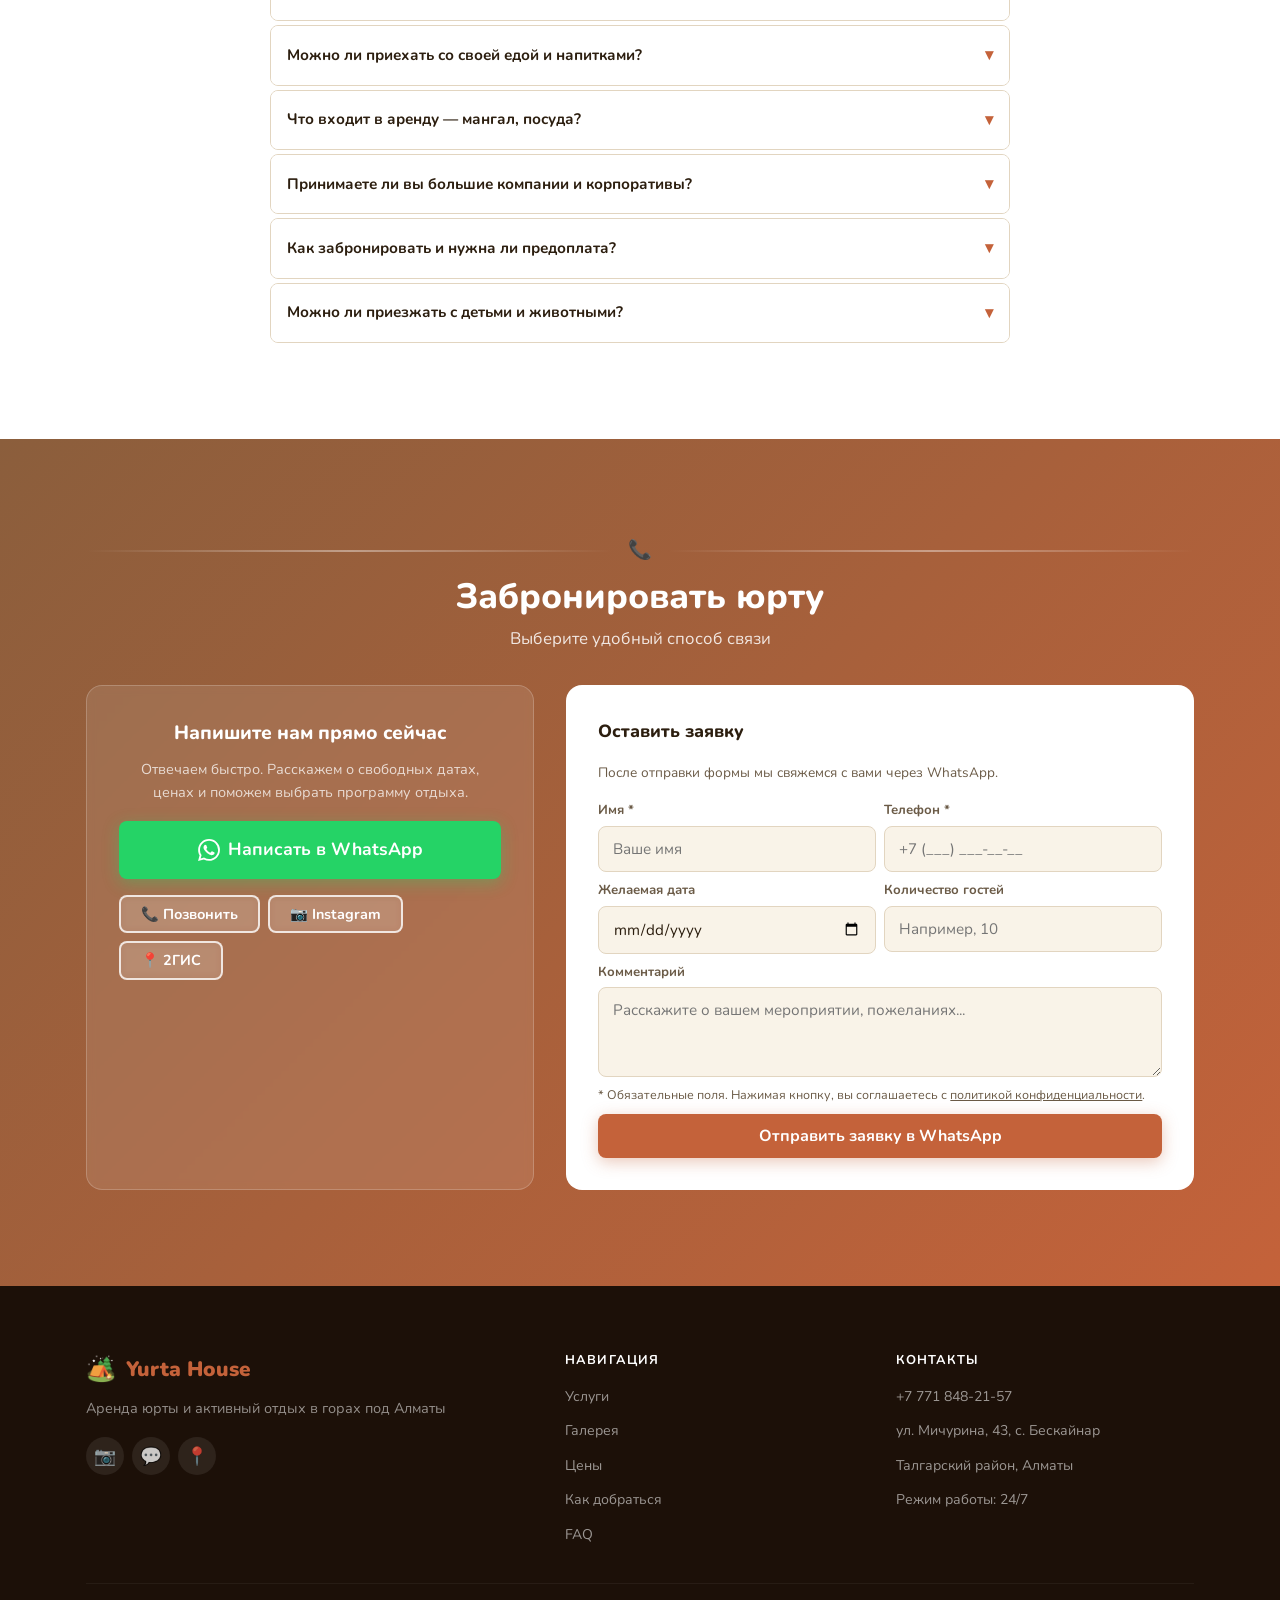
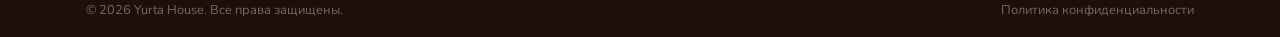
==== commit 09af9355: "fix: scroll down button" ====
--- a/index.html
+++ b/index.html
@@ -248,10 +248,10 @@
     </div>
   </div>
 
-  <div class="hero__scroll" aria-hidden="true">
+  <a href="#services" class="hero__scroll" aria-label="Листать вниз">
     <svg viewBox="0 0 24 24" fill="none" stroke="currentColor" stroke-width="2"><polyline points="6 9 12 15 18 9"/></svg>
     Листать вниз
-  </div>
+  </a>
 </section>
 
 <!-- ========== SERVICES ========== -->
--- a/css/style.css
+++ b/css/style.css
@@ -438,6 +438,7 @@
   color: rgba(255,255,255,0.6);
   font-size: 0.75rem;
   animation: bounce 2s infinite;
+  cursor: pointer;
 }
 .hero__scroll svg { width: 20px; height: 20px; }
 @keyframes bounce {
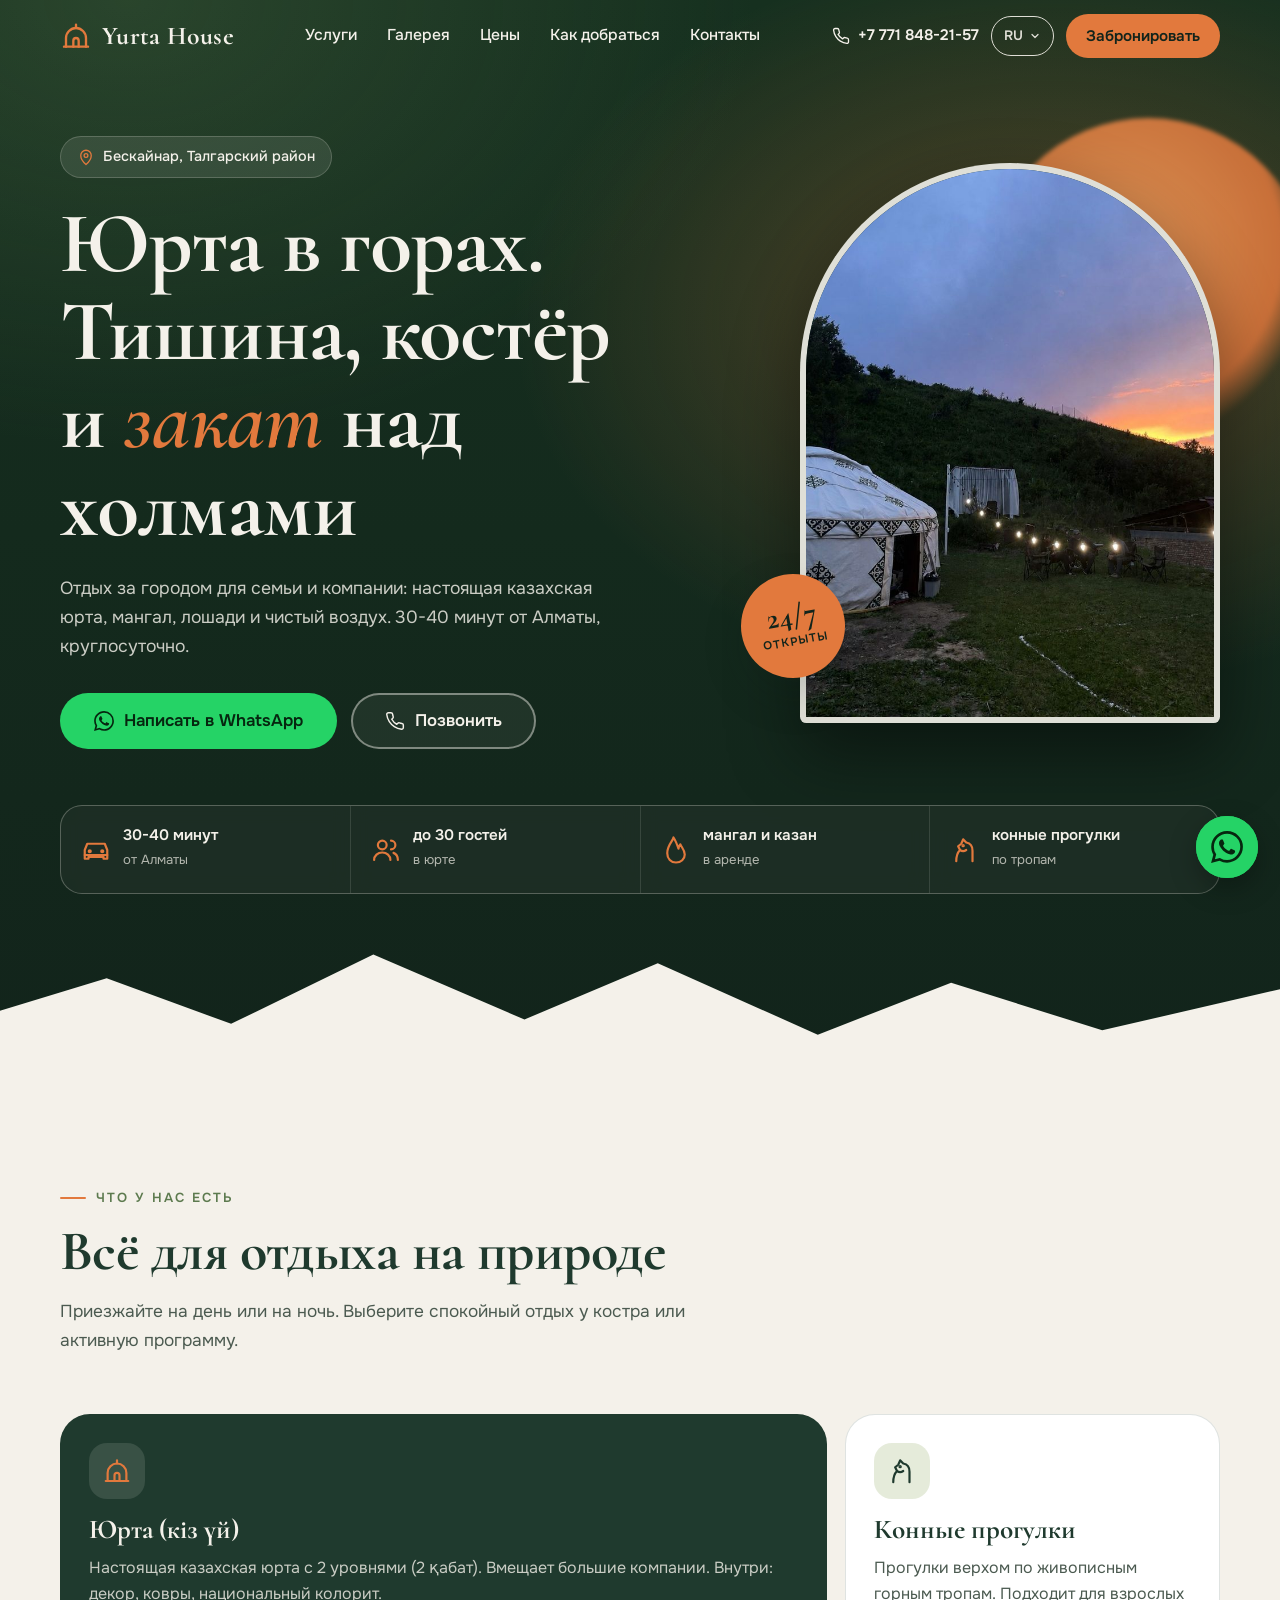
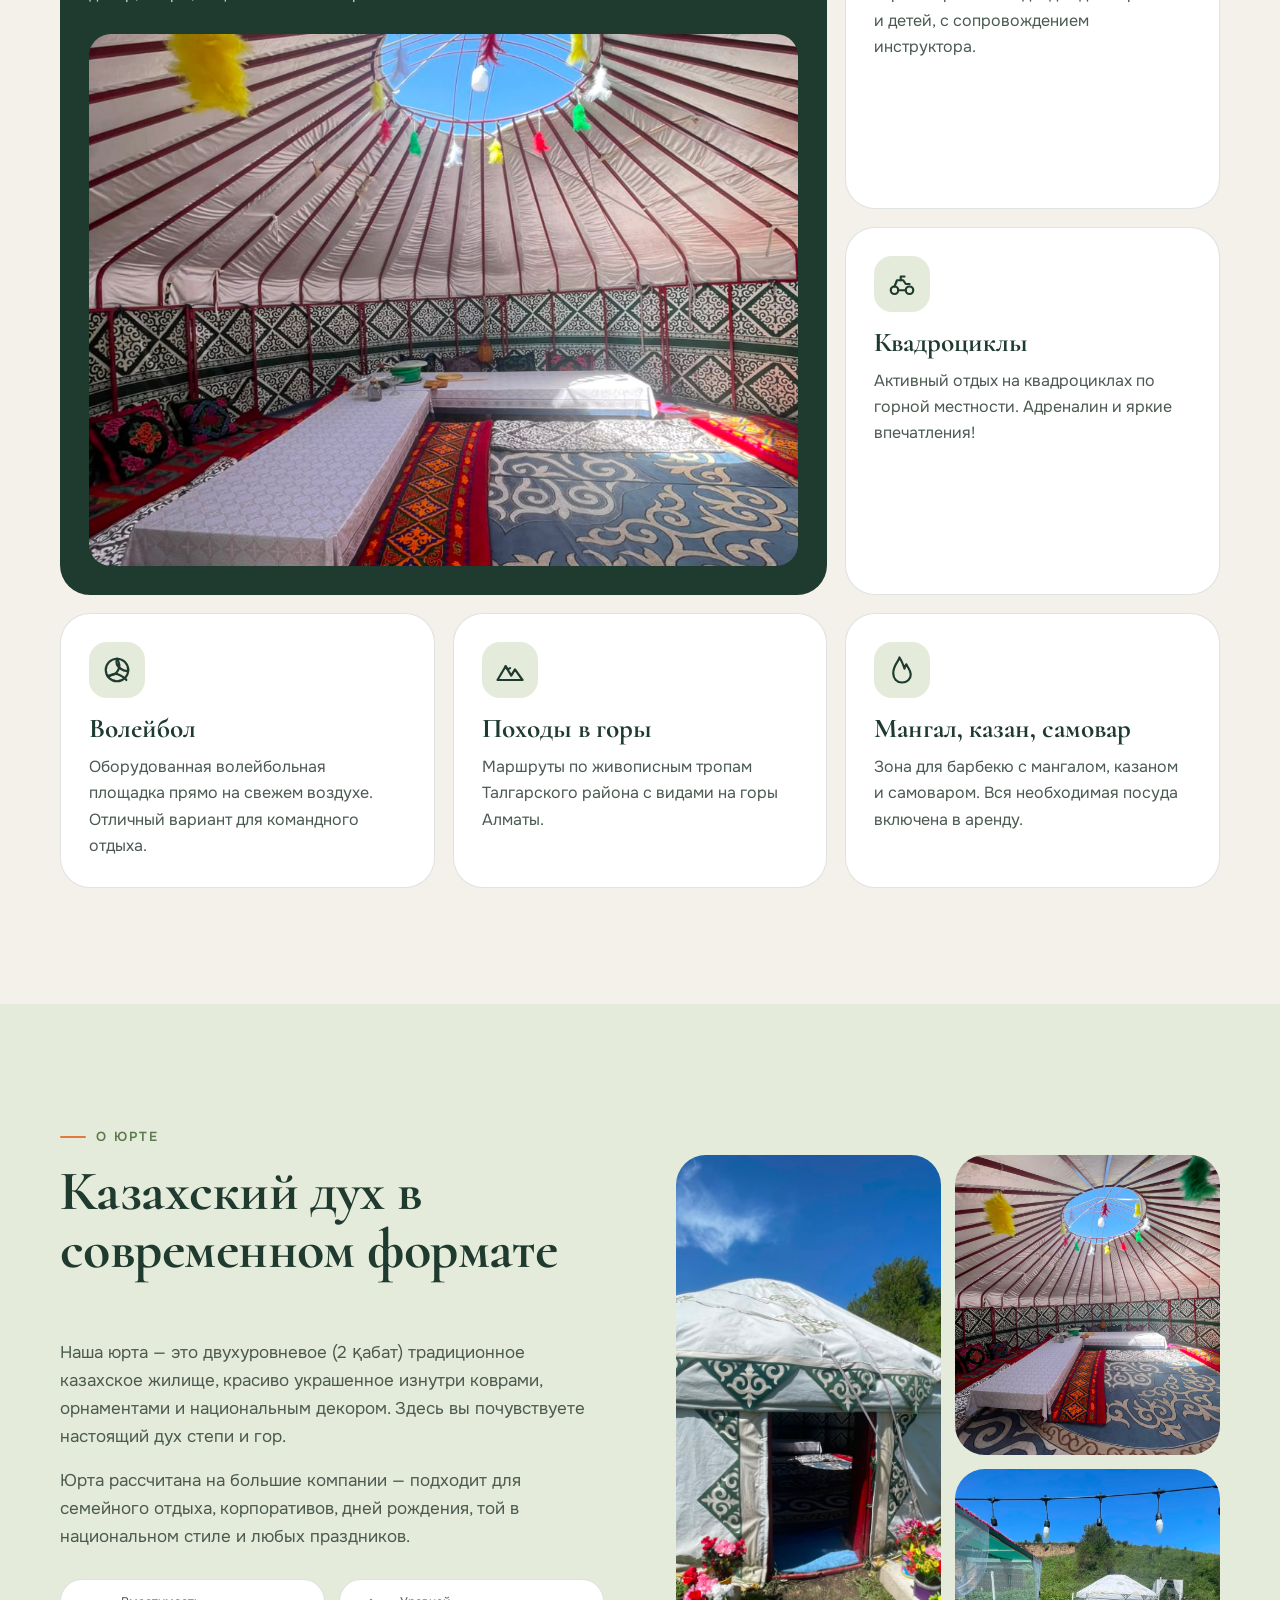
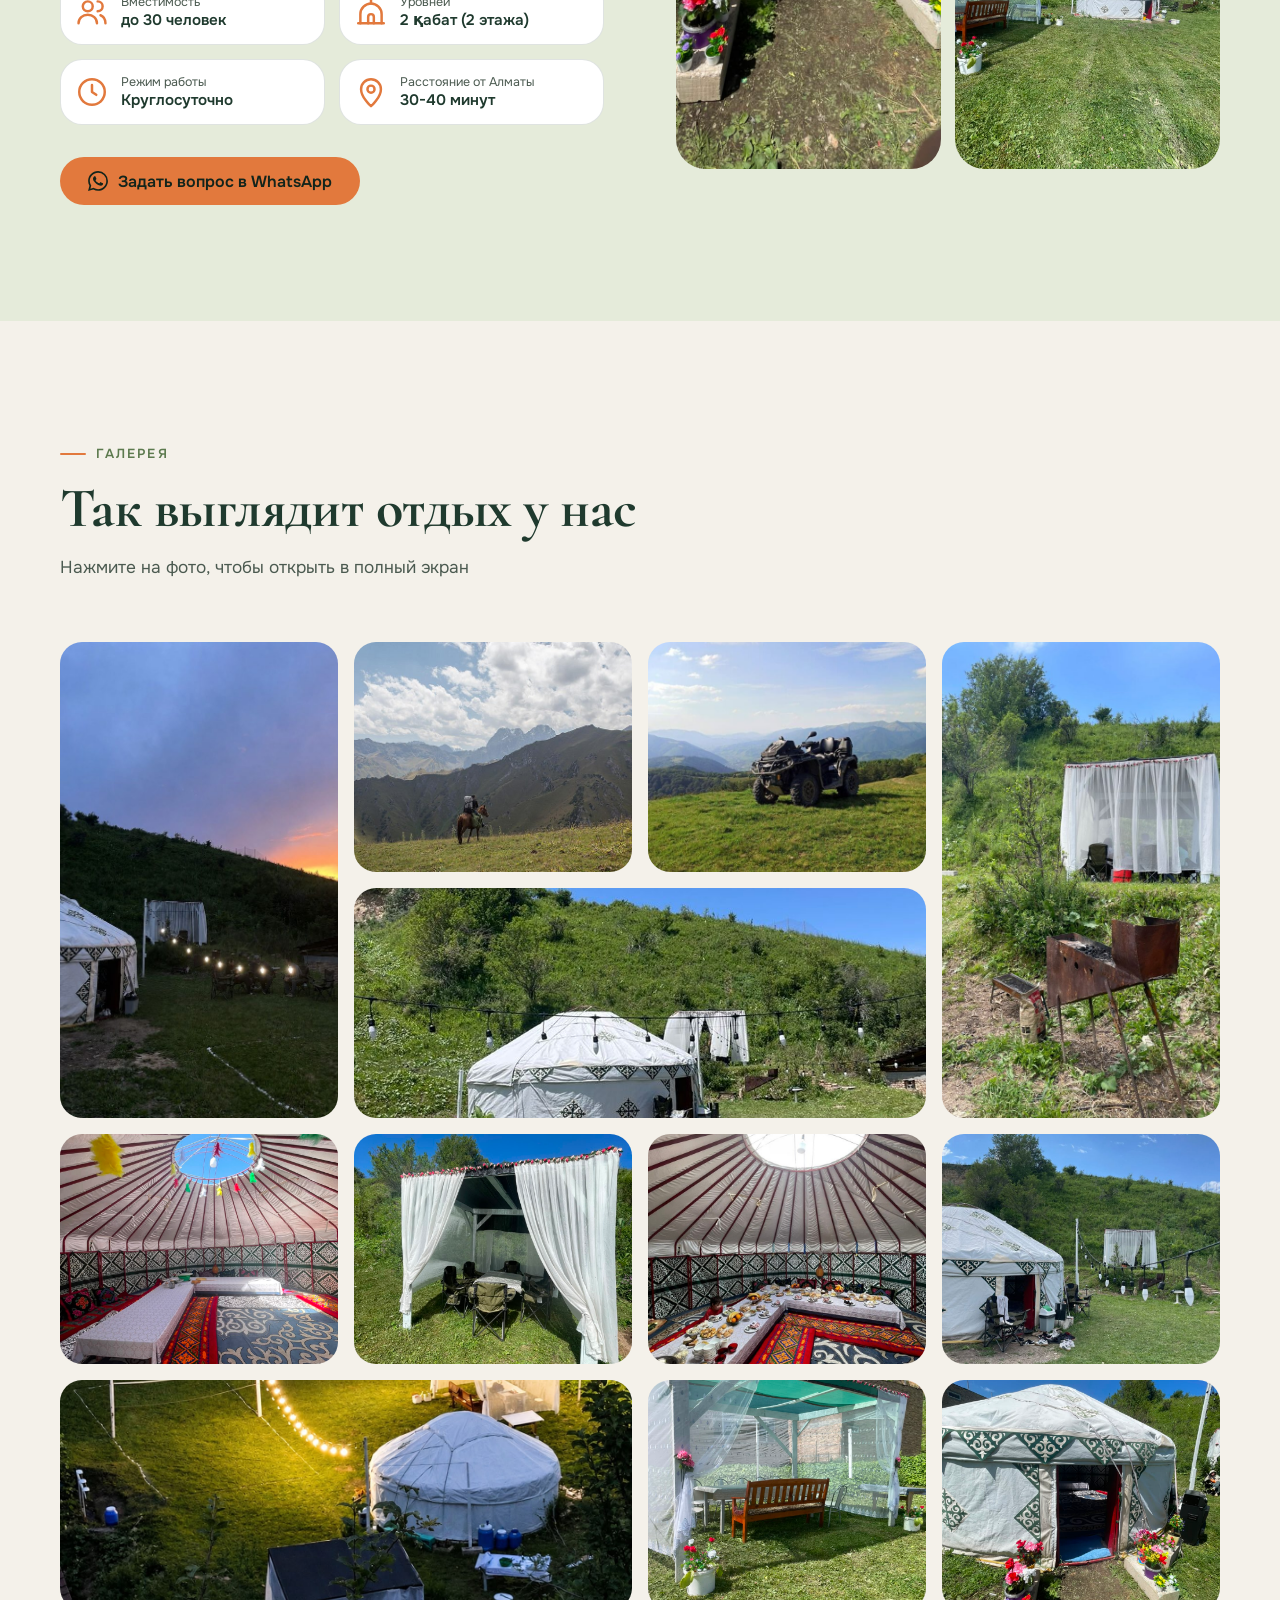
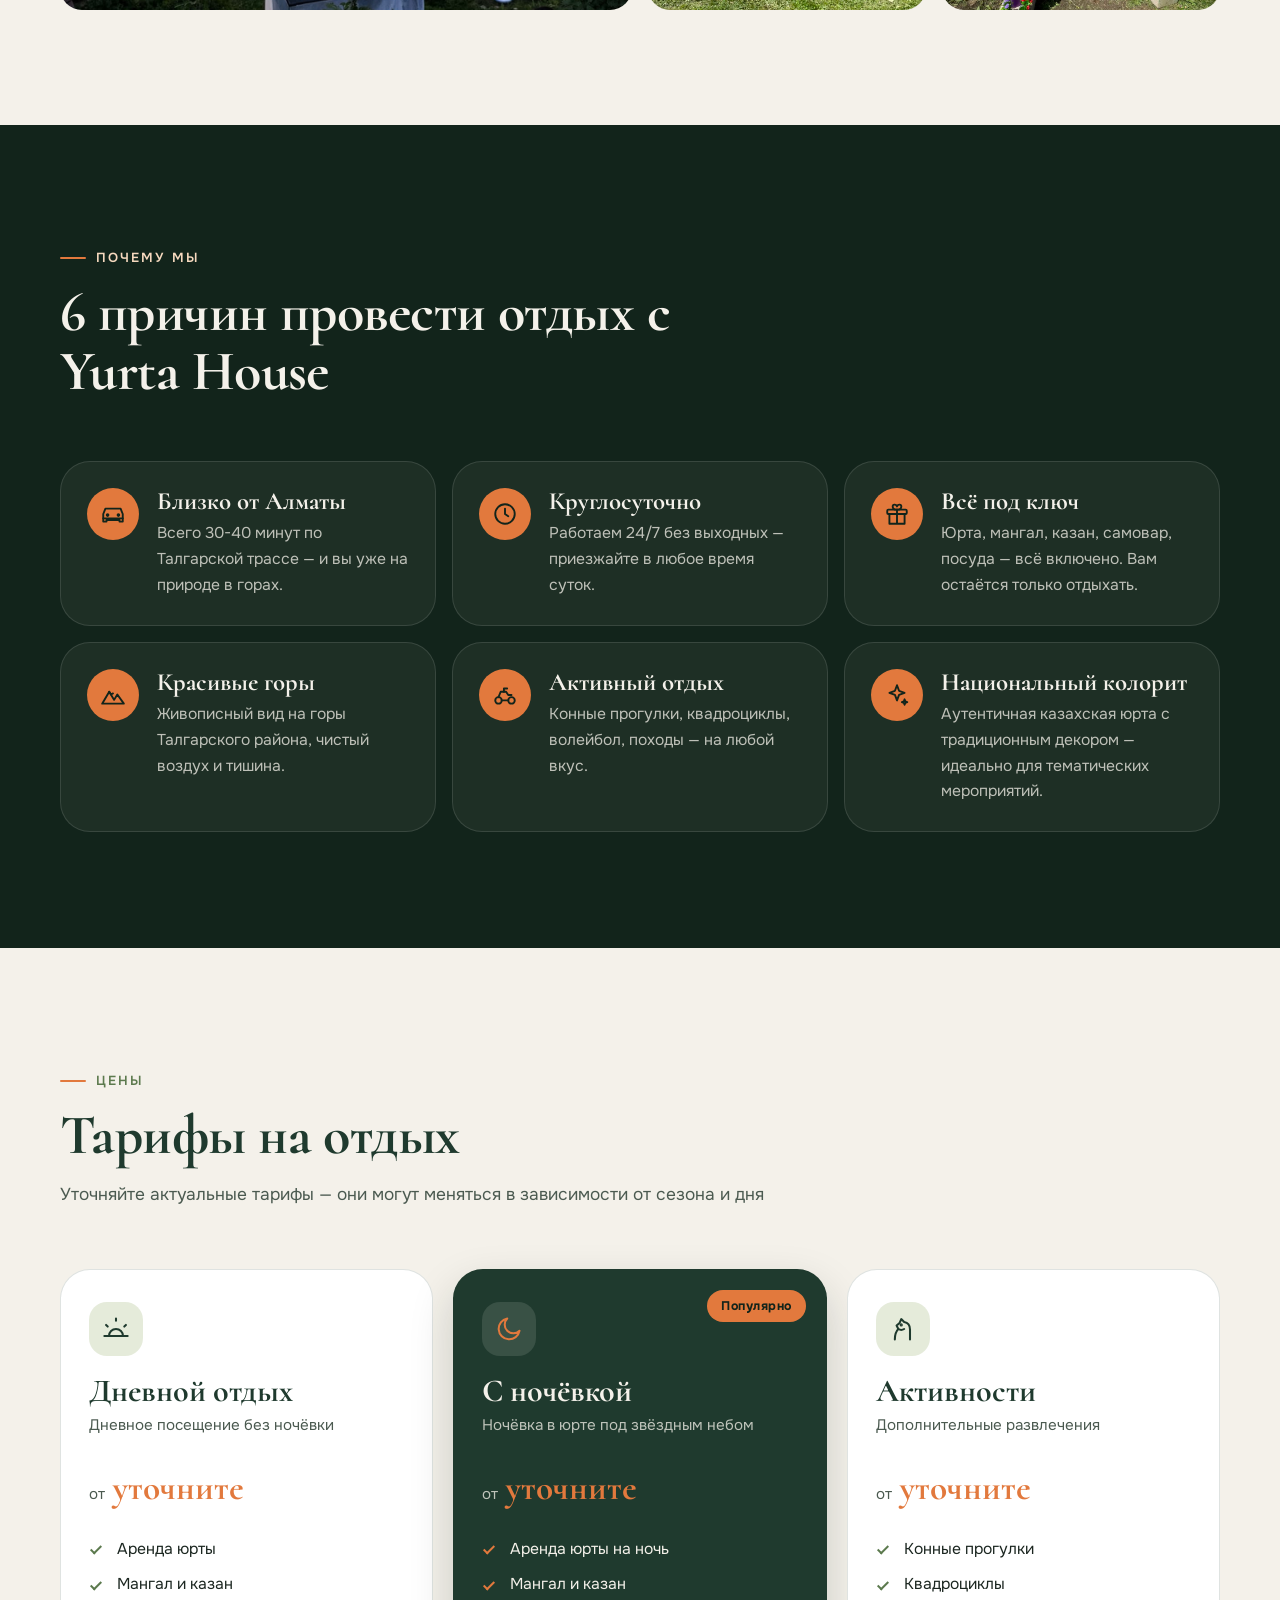
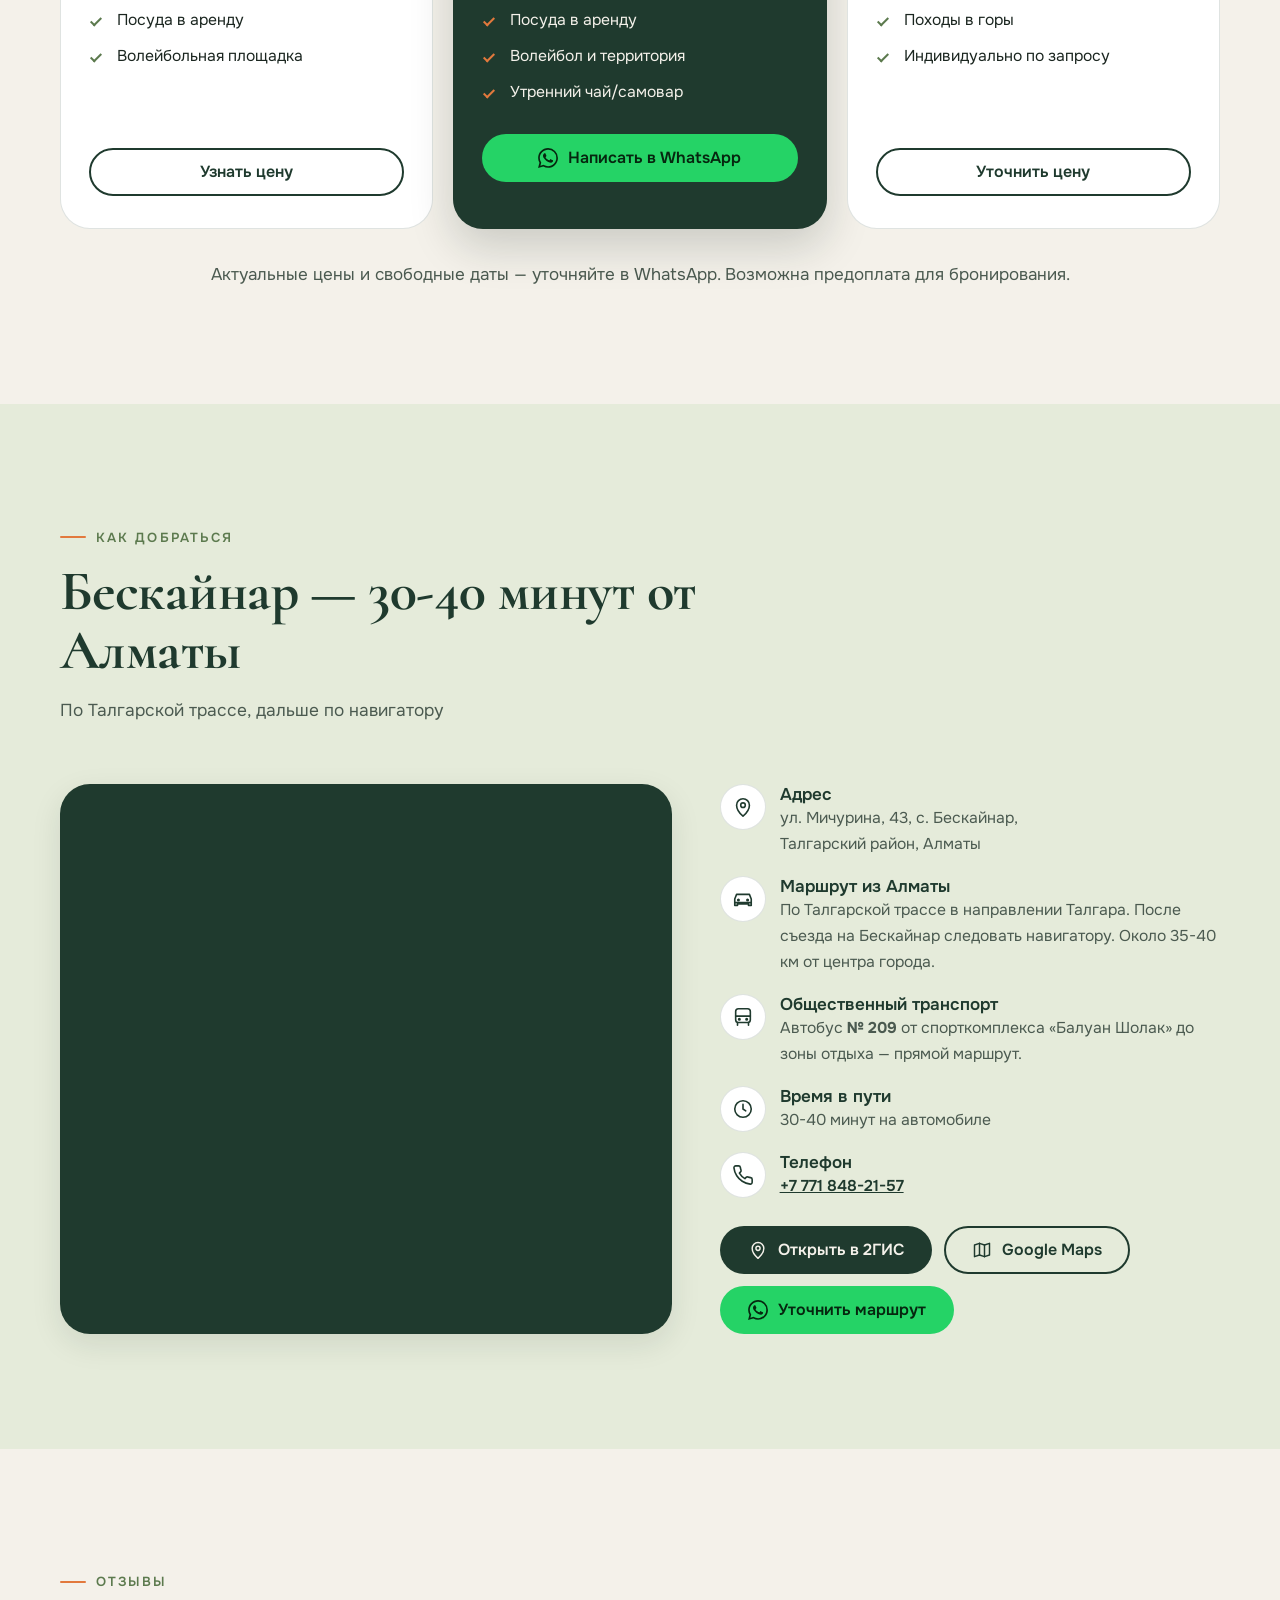
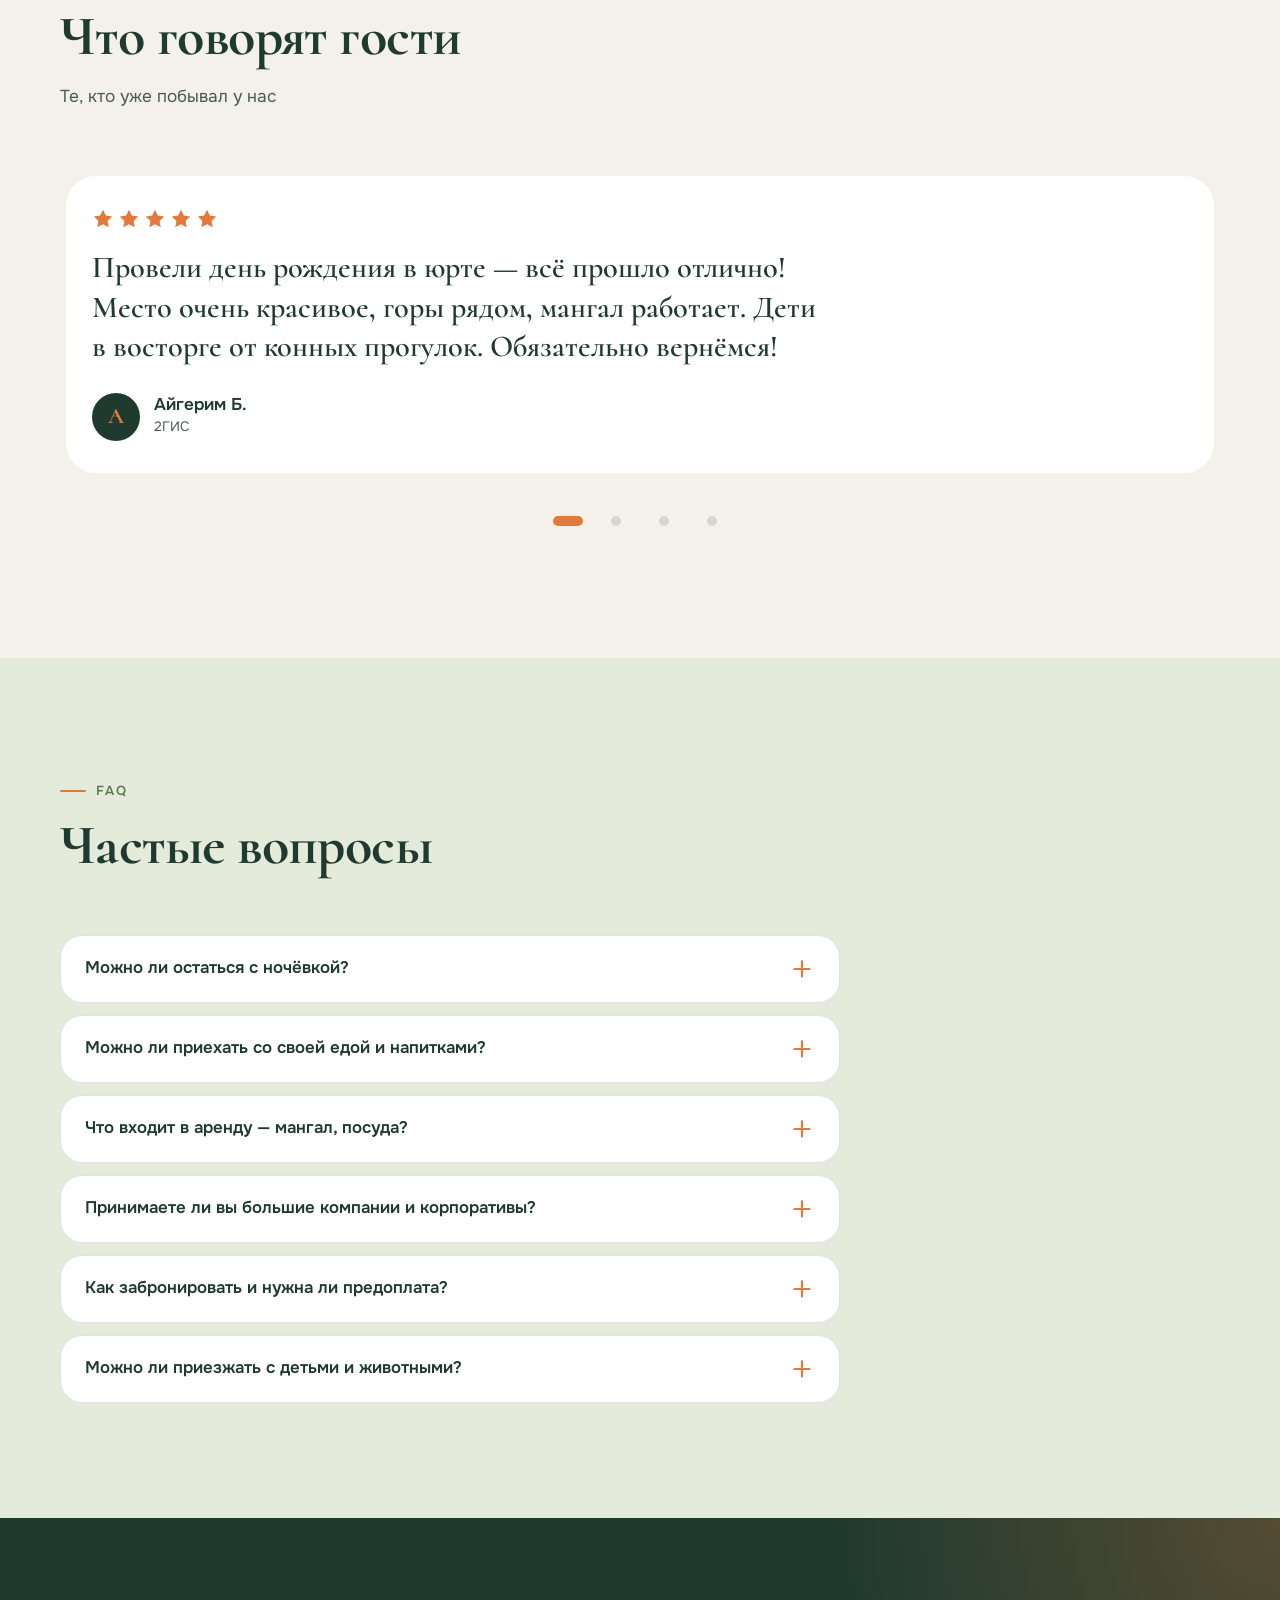
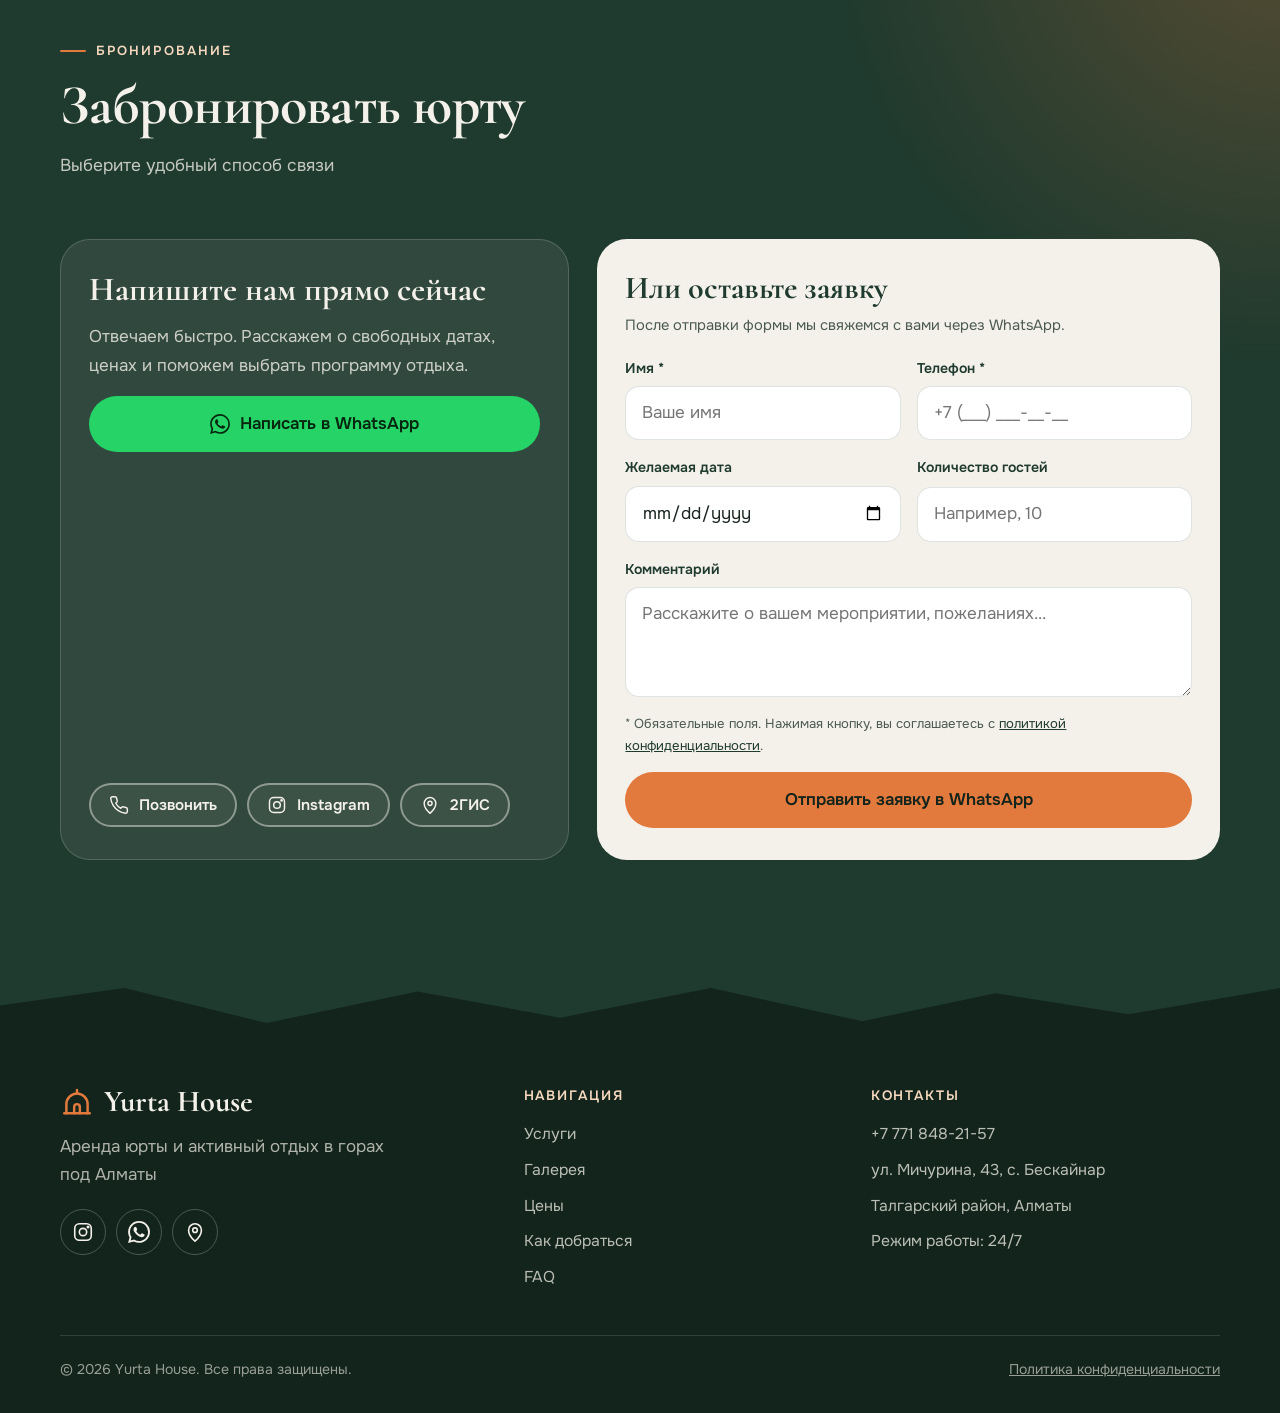
==== commit 612b5ec4: "Redesign RU page: nature retreat theme, arch hero, ridge dividers, SVG icons, mobile action bar Opti" ====
--- a/index.html
+++ b/index.html
@@ -3,6 +3,7 @@
 <head>
   <meta charset="UTF-8" />
   <meta name="viewport" content="width=device-width, initial-scale=1.0" />
+  <meta name="theme-color" content="#12241B" />
   <title>Аренда юрты в горах под Алматы — Yurta House | Бескайнар</title>
   <meta name="description" content="Yurta House — аренда казахской юрты в посёлке Бескайнар, Талгарский район. 30–40 минут от Алматы. Конные прогулки, квадроциклы, мангал, казан. Круглосуточно. Пишите в WhatsApp!" />
   <meta name="keywords" content="аренда юрты Алматы, зона отдыха Бескайнар, отдых в горах Талгар, конные прогулки Алматы, юрта для мероприятий, кемпинг Алматы, Yurta House" />
@@ -27,12 +28,12 @@
   <meta name="twitter:image" content="https://yurta-housse.kz/images/og-image.jpg" />
 
   <!-- Favicon -->
-  <link rel="icon" type="image/svg+xml" href="data:image/svg+xml,<svg xmlns='http://www.w3.org/2000/svg' viewBox='0 0 100 100'><text y='.9em' font-size='90'>🏕️</text></svg>" />
+  <link rel="icon" type="image/svg+xml" href="data:image/svg+xml,%3Csvg xmlns=%27http://www.w3.org/2000/svg%27 viewBox=%270 0 24 24%27%3E%3Crect width=%2724%27 height=%2724%27 rx=%276%27 fill=%27%231F3A2E%27/%3E%3Cpath d=%27M5 19h14M6.5 19v-5c0-3 2.500-5.500 5.500-5.500s5.500 2.500 5.500 5.500v5M12 8.500V6%27 fill=%27none%27 stroke=%27%23E2793D%27 stroke-width=%271.800%27 stroke-linecap=%27round%27/%3E%3C/svg%3E" />
 
   <!-- Fonts -->
   <link rel="preconnect" href="https://fonts.googleapis.com" />
   <link rel="preconnect" href="https://fonts.gstatic.com" crossorigin />
-  <link href="https://fonts.googleapis.com/css2?family=Nunito:wght@400;600;700;800;900&display=swap" rel="stylesheet" />
+  <link href="https://fonts.googleapis.com/css2?family=Cormorant:ital,wght@0,500;0,600;0,700;1,600&family=Onest:wght@400;500;600;700&display=swap" rel="stylesheet" />
 
   <!-- Styles -->
   <link rel="stylesheet" href="css/style.css" />
@@ -138,12 +139,45 @@
 </head>
 <body>
 
+<!-- ========== SVG SPRITE ========== -->
+<svg width="0" height="0" style="position:absolute" aria-hidden="true" focusable="false">
+  <defs>
+    <symbol id="i-wa" viewBox="0 0 24 24"><path fill="currentColor" d="M17.472 14.382c-.297-.149-1.758-.867-2.03-.967-.273-.099-.471-.148-.67.15-.197.297-.767.966-.94 1.164-.173.199-.347.223-.644.075-.297-.15-1.255-.463-2.39-1.475-.883-.788-1.48-1.761-1.653-2.059-.173-.297-.018-.458.13-.606.134-.133.298-.347.446-.52.149-.174.198-.298.298-.497.099-.198.05-.371-.025-.52-.075-.149-.669-1.612-.916-2.207-.242-.579-.487-.5-.669-.51a12.8 12.8 0 00-.57-.01c-.198 0-.52.074-.792.372-.272.297-1.04 1.016-1.04 2.479 0 1.462 1.065 2.875 1.213 3.074.149.198 2.096 3.2 5.077 4.487.709.306 1.262.489 1.694.625.712.227 1.36.195 1.871.118.571-.085 1.758-.719 2.006-1.413.248-.694.248-1.289.173-1.413-.074-.124-.272-.198-.57-.347m-5.421 7.403h-.004a9.87 9.87 0 01-5.031-1.378l-.361-.214-3.741.982.998-3.648-.235-.374a9.86 9.86 0 01-1.51-5.26c.001-5.45 4.436-9.884 9.888-9.884 2.64 0 5.122 1.03 6.988 2.898a9.825 9.825 0 012.893 6.994c-.003 5.45-4.437 9.884-9.885 9.884m8.413-18.297A11.815 11.815 0 0012.05 0C5.495 0 .16 5.335.157 11.892c0 2.096.547 4.142 1.588 5.945L.057 24l6.305-1.654a11.882 11.882 0 005.683 1.448h.005c6.554 0 11.89-5.335 11.893-11.893a11.821 11.821 0 00-3.48-8.413z"/></symbol>
+    <symbol id="i-phone" viewBox="0 0 24 24"><path fill="none" stroke="currentColor" stroke-width="1.75" stroke-linecap="round" stroke-linejoin="round" d="M22 16.92v3a2 2 0 01-2.18 2 19.79 19.79 0 01-8.63-3.07 19.5 19.5 0 01-6-6 19.79 19.79 0 01-3.07-8.67A2 2 0 014.11 2h3a2 2 0 012 1.72c.13.96.36 1.9.7 2.81a2 2 0 01-.45 2.11L8.09 9.91a16 16 0 006 6l1.27-1.27a2 2 0 012.11-.45c.91.34 1.85.57 2.81.7A2 2 0 0122 16.92z"/></symbol>
+    <symbol id="i-yurt" viewBox="0 0 24 24"><g fill="none" stroke="currentColor" stroke-width="1.75" stroke-linecap="round" stroke-linejoin="round"><path d="M3 20h18"/><path d="M4.5 20v-6.5C4.5 9.5 8 6 12 6s7.5 3.5 7.5 7.5V20"/><path d="M12 6V3.5"/><path d="M10 20v-4.5a2 2 0 014 0V20"/></g></symbol>
+    <symbol id="i-horse" viewBox="0 0 24 24"><g fill="none" stroke="currentColor" stroke-width="1.75" stroke-linecap="round" stroke-linejoin="round"><path d="M5 21c0-4 1-7 3-9l-1.5-3L9 7l1.5-3.5L13 6c3 .5 5 3 5 6.5V21"/><path d="M8 12c1.5 1 3.500 1 5 0"/><circle cx="10.500" cy="8.500" r=".5" fill="currentColor"/></g></symbol>
+    <symbol id="i-quad" viewBox="0 0 24 24"><g fill="none" stroke="currentColor" stroke-width="1.75" stroke-linecap="round" stroke-linejoin="round"><circle cx="6" cy="17" r="3"/><circle cx="18" cy="17" r="3"/><path d="M9 17h6"/><path d="M6 14l2-5h5l2 3h3"/><path d="M11 9V6h3"/></g></symbol>
+    <symbol id="i-ball" viewBox="0 0 24 24"><g fill="none" stroke="currentColor" stroke-width="1.75" stroke-linecap="round" stroke-linejoin="round"><circle cx="12" cy="12" r="9"/><path d="M12 3c2 3 2.500 6 1 9-1.500 3-4.500 4.500-8.500 4.500"/><path d="M12 3c-1 3 0 6 3 8s5 2 6 1"/><path d="M5 17.500c2.500-2 6-3 9-1.500s5 3 5.500 4"/></g></symbol>
+    <symbol id="i-mountain" viewBox="0 0 24 24"><g fill="none" stroke="currentColor" stroke-width="1.75" stroke-linecap="round" stroke-linejoin="round"><path d="M2 20l6.500-11L13 16.500l3-5L22 20z"/><path d="M8.500 9l1.700 2.500L12 10.500"/></g></symbol>
+    <symbol id="i-fire" viewBox="0 0 24 24"><g fill="none" stroke="currentColor" stroke-width="1.75" stroke-linecap="round" stroke-linejoin="round"><path d="M12 22c4 0 7-2.700 7-6.500 0-3.500-2.500-5.500-3.500-8-1 1-1.500 2-1.500 3.500C13 8 12 5 10 2c-.5 3-5 6-5 12.500C5 19 8 22 12 22z"/></g></symbol>
+    <symbol id="i-clock" viewBox="0 0 24 24"><g fill="none" stroke="currentColor" stroke-width="1.75" stroke-linecap="round" stroke-linejoin="round"><circle cx="12" cy="12" r="9"/><path d="M12 7v5l3 2"/></g></symbol>
+    <symbol id="i-users" viewBox="0 0 24 24"><g fill="none" stroke="currentColor" stroke-width="1.75" stroke-linecap="round" stroke-linejoin="round"><circle cx="9" cy="8" r="3.500"/><path d="M2.500 20c0-3.600 2.900-6 6.500-6s6.500 2.400 6.500 6"/><path d="M16 4.500a3.500 3.500 0 010 7"/><path d="M18 14.300c2 .8 3.500 2.700 3.500 5.700"/></g></symbol>
+    <symbol id="i-pin" viewBox="0 0 24 24"><g fill="none" stroke="currentColor" stroke-width="1.75" stroke-linecap="round" stroke-linejoin="round"><path d="M12 22s7-6 7-12a7 7 0 10-14 0c0 6 7 12 7 12z"/><circle cx="12" cy="10" r="2.500"/></g></symbol>
+    <symbol id="i-car" viewBox="0 0 24 24"><g fill="none" stroke="currentColor" stroke-width="1.75" stroke-linecap="round" stroke-linejoin="round"><path d="M3 16v-4l2-5h14l2 5v4"/><path d="M3 16h18v3h-3v-1.500H6V19H3z"/><circle cx="7" cy="13" r=".8" fill="currentColor"/><circle cx="17" cy="13" r=".8" fill="currentColor"/></g></symbol>
+    <symbol id="i-bus" viewBox="0 0 24 24"><g fill="none" stroke="currentColor" stroke-width="1.75" stroke-linecap="round" stroke-linejoin="round"><rect x="4" y="3" width="16" height="15" rx="3"/><path d="M4 11h16"/><path d="M6 21v-3M18 21v-3"/><circle cx="8" cy="14.500" r=".8" fill="currentColor"/><circle cx="16" cy="14.500" r=".8" fill="currentColor"/></g></symbol>
+    <symbol id="i-moon" viewBox="0 0 24 24"><path fill="none" stroke="currentColor" stroke-width="1.75" stroke-linecap="round" stroke-linejoin="round" d="M21 13.500A9 9 0 1110.500 3a7 7 0 0010.500 10.500z"/></symbol>
+    <symbol id="i-sun" viewBox="0 0 24 24"><g fill="none" stroke="currentColor" stroke-width="1.75" stroke-linecap="round" stroke-linejoin="round"><path d="M6 18a6 6 0 0112 0"/><path d="M2 18h20M12 5V3M4.900 9.900L3.500 8.500M19.100 9.900l1.400-1.400"/></g></symbol>
+    <symbol id="i-gift" viewBox="0 0 24 24"><g fill="none" stroke="currentColor" stroke-width="1.75" stroke-linecap="round" stroke-linejoin="round"><rect x="3" y="8" width="18" height="4" rx="1"/><path d="M5 12v9h14v-9M12 8v13"/><path d="M12 8c-2 0-4-1-4-3s3-2.500 4 0c1-2.500 4-2 4 0s-2 3-4 3z"/></g></symbol>
+    <symbol id="i-heart" viewBox="0 0 24 24"><path fill="none" stroke="currentColor" stroke-width="1.75" stroke-linecap="round" stroke-linejoin="round" d="M12 21s-8-5-8-11a4.500 4.500 0 018-2.800A4.500 4.500 0 0120 10c0 6-8 11-8 11z"/></symbol>
+    <symbol id="i-sparkle" viewBox="0 0 24 24"><path fill="none" stroke="currentColor" stroke-width="1.75" stroke-linecap="round" stroke-linejoin="round" d="M12 3l1.900 5.100L19 10l-5.100 1.900L12 17l-1.900-5.100L5 10l5.100-1.900zM19 16l.7 1.800L21.500 18.500l-1.800.7L19 21l-.7-1.800-1.800-.7 1.800-.7z"/></symbol>
+    <symbol id="i-insta" viewBox="0 0 24 24"><g fill="none" stroke="currentColor" stroke-width="1.75" stroke-linecap="round" stroke-linejoin="round"><rect x="3" y="3" width="18" height="18" rx="5"/><circle cx="12" cy="12" r="4"/><circle cx="17.500" cy="6.500" r=".8" fill="currentColor"/></g></symbol>
+    <symbol id="i-map" viewBox="0 0 24 24"><g fill="none" stroke="currentColor" stroke-width="1.75" stroke-linecap="round" stroke-linejoin="round"><path d="M9 4L3 6v14l6-2 6 2 6-2V4l-6 2z"/><path d="M9 4v14M15 6v14"/></g></symbol>
+    <symbol id="i-arrow" viewBox="0 0 24 24"><path fill="none" stroke="currentColor" stroke-width="2" stroke-linecap="round" stroke-linejoin="round" d="M5 12h14M13 6l6 6-6 6"/></symbol>
+    <symbol id="i-plus" viewBox="0 0 24 24"><path fill="none" stroke="currentColor" stroke-width="2" stroke-linecap="round" d="M12 5v14M5 12h14"/></symbol>
+    <symbol id="i-chev" viewBox="0 0 24 24"><path fill="none" stroke="currentColor" stroke-width="2.500" stroke-linecap="round" stroke-linejoin="round" d="M6 9l6 6 6-6"/></symbol>
+    <symbol id="i-check" viewBox="0 0 24 24"><path fill="none" stroke="currentColor" stroke-width="2.500" stroke-linecap="round" stroke-linejoin="round" d="M5 12.500l4.500 4.500L19 7.500"/></symbol>
+    <symbol id="i-star" viewBox="0 0 24 24"><path fill="currentColor" d="M12 2l3.100 6.300 6.900 1-5 4.900 1.200 6.900L12 17.800 5.800 21.100 7 14.200 2 9.300l6.900-1z"/></symbol>
+  </defs>
+</svg>
+
+<a class="skip-link" href="#main">Перейти к содержимому</a>
+
 <!-- ========== HEADER ========== -->
 <header class="header" role="banner">
   <div class="container">
     <div class="header__inner">
-      <a href="#hero" class="header__logo" aria-label="Yurta House — на главную">
-        <span class="header__logo-icon">🏕️</span>
+      <a href="#hero" class="header__logo" aria-label="Yurta House - на главную">
+        <svg class="header__logo-icon" aria-hidden="true"><use href="#i-yurt"/></svg>
         <span>Yurta House</span>
       </a>
 
@@ -157,20 +191,14 @@
 
       <div class="header__actions">
         <a href="tel:+77718482157" class="header__phone" aria-label="Позвонить">
-          <svg viewBox="0 0 24 24" fill="none" stroke="currentColor" stroke-width="2"><path d="M22 16.92v3a2 2 0 01-2.18 2 19.79 19.79 0 01-8.63-3.07A19.5 19.5 0 013.07 9.82 19.79 19.79 0 01.06 1.18 2 2 0 012 0h3a2 2 0 012 1.72 12.84 12.84 0 00.7 2.81 2 2 0 01-.45 2.11L6.09 7.91a16 16 0 006 6l1.27-1.27a2 2 0 012.11-.45 12.84 12.84 0 002.81.7A2 2 0 0122 14v2.92z"/></svg>
-          +7 771 848-21-57
-        </a>
-
-        <a href="https://wa.me/77718482157?text=%D0%97%D0%B4%D1%80%D0%B0%D0%B2%D1%81%D1%82%D0%B2%D1%83%D0%B9%D1%82%D0%B5!%20%D0%A5%D0%BE%D1%87%D1%83%20%D0%B7%D0%B0%D0%B1%D1%80%D0%BE%D0%BD%D0%B8%D1%80%D0%BE%D0%B2%D0%B0%D1%82%D1%8C%20%D1%8E%D1%80%D1%82%D1%83"
-           class="header__wa-icon" target="_blank" rel="noopener" aria-label="WhatsApp"
-           data-event="wa_click" data-label="header">
-          <svg viewBox="0 0 24 24" fill="currentColor"><path d="M17.472 14.382c-.297-.149-1.758-.867-2.03-.967-.273-.099-.471-.148-.67.15-.197.297-.767.966-.94 1.164-.173.199-.347.223-.644.075-.297-.15-1.255-.463-2.39-1.475-.883-.788-1.48-1.761-1.653-2.059-.173-.297-.018-.458.13-.606.134-.133.298-.347.446-.52.149-.174.198-.298.298-.497.099-.198.05-.371-.025-.52-.075-.149-.669-1.612-.916-2.207-.242-.579-.487-.5-.669-.51a12.8 12.8 0 00-.57-.01c-.198 0-.52.074-.792.372-.272.297-1.04 1.016-1.04 2.479 0 1.462 1.065 2.875 1.213 3.074.149.198 2.096 3.2 5.077 4.487.709.306 1.262.489 1.694.625.712.227 1.36.195 1.871.118.571-.085 1.758-.719 2.006-1.413.248-.694.248-1.289.173-1.413-.074-.124-.272-.198-.57-.347m-5.421 7.403h-.004a9.87 9.87 0 01-5.031-1.378l-.361-.214-3.741.982.998-3.648-.235-.374a9.86 9.86 0 01-1.51-5.26c.001-5.45 4.436-9.884 9.888-9.884 2.64 0 5.122 1.03 6.988 2.898a9.825 9.825 0 012.893 6.994c-.003 5.45-4.437 9.884-9.885 9.884m8.413-18.297A11.815 11.815 0 0012.05 0C5.495 0 .16 5.335.157 11.892c0 2.096.547 4.142 1.588 5.945L.057 24l6.305-1.654a11.882 11.882 0 005.683 1.448h.005c6.554 0 11.89-5.335 11.893-11.893a11.821 11.821 0 00-3.48-8.413z"/></svg>
+          <svg aria-hidden="true"><use href="#i-phone"/></svg>
+          <span>+7 771 848-21-57</span>
         </a>
 
         <div class="lang-switcher" aria-label="Язык сайта">
           <button class="lang-switcher__toggle" aria-haspopup="listbox" aria-expanded="false">
             <span class="lang-switcher__current"></span>
-            <svg class="lang-switcher__chevron" viewBox="0 0 24 24" fill="none" stroke="currentColor" stroke-width="2.5" width="12" height="12" aria-hidden="true"><path d="M6 9l6 6 6-6"/></svg>
+            <svg class="lang-switcher__chevron" aria-hidden="true"><use href="#i-chev"/></svg>
           </button>
           <ul class="lang-switcher__menu" role="listbox">
             <li><button class="lang-switcher__option" data-lang="ru" role="option">RU</button></li>
@@ -179,6 +207,8 @@
           </ul>
         </div>
 
+        <a href="#booking" class="btn btn--sun btn--sm header__book">Забронировать</a>
+
         <button class="burger" aria-label="Открыть меню" aria-expanded="false">
           <span class="burger__line"></span>
           <span class="burger__line"></span>
@@ -192,177 +222,193 @@
 <!-- Mobile nav drawer -->
 <nav class="mobile-nav" aria-label="Мобильная навигация">
   <div class="mobile-nav__links">
-    <a href="#services">🏕️ Услуги</a>
-    <a href="#gallery">📷 Галерея</a>
-    <a href="#prices">💰 Цены</a>
-    <a href="#location">📍 Как добраться</a>
-    <a href="#reviews">⭐ Отзывы</a>
-    <a href="#booking">📞 Контакты</a>
+    <a href="#services">Услуги</a>
+    <a href="#about">О юрте</a>
+    <a href="#gallery">Галерея</a>
+    <a href="#prices">Цены</a>
+    <a href="#location">Как добраться</a>
+    <a href="#reviews">Отзывы</a>
+    <a href="#booking">Контакты</a>
   </div>
   <div class="mobile-nav__cta">
     <a href="https://wa.me/77718482157?text=%D0%97%D0%B4%D1%80%D0%B0%D0%B2%D1%81%D1%82%D0%B2%D1%83%D0%B9%D1%82%D0%B5!%20%D0%A5%D0%BE%D1%87%D1%83%20%D0%B7%D0%B0%D0%B1%D1%80%D0%BE%D0%BD%D0%B8%D1%80%D0%BE%D0%B2%D0%B0%D1%82%D1%8C%20%D1%8E%D1%80%D1%82%D1%83"
        class="btn btn--wa btn--full" target="_blank" rel="noopener"
        data-event="wa_click" data-label="mobile_nav">
-      <svg viewBox="0 0 24 24" fill="currentColor" width="20" height="20"><path d="M17.472 14.382c-.297-.149-1.758-.867-2.03-.967-.273-.099-.471-.148-.67.15-.197.297-.767.966-.94 1.164-.173.199-.347.223-.644.075-.297-.15-1.255-.463-2.39-1.475-.883-.788-1.48-1.761-1.653-2.059-.173-.297-.018-.458.13-.606.134-.133.298-.347.446-.52.149-.174.198-.298.298-.497.099-.198.05-.371-.025-.52-.075-.149-.669-1.612-.916-2.207-.242-.579-.487-.5-.669-.51a12.8 12.8 0 00-.57-.01c-.198 0-.52.074-.792.372-.272.297-1.04 1.016-1.04 2.479 0 1.462 1.065 2.875 1.213 3.074.149.198 2.096 3.2 5.077 4.487.709.306 1.262.489 1.694.625.712.227 1.36.195 1.871.118.571-.085 1.758-.719 2.006-1.413.248-.694.248-1.289.173-1.413-.074-.124-.272-.198-.57-.347m-5.421 7.403h-.004a9.87 9.87 0 01-5.031-1.378l-.361-.214-3.741.982.998-3.648-.235-.374a9.86 9.86 0 01-1.51-5.26c.001-5.45 4.436-9.884 9.888-9.884 2.64 0 5.122 1.03 6.988 2.898a9.825 9.825 0 012.893 6.994c-.003 5.45-4.437 9.884-9.885 9.884m8.413-18.297A11.815 11.815 0 0012.05 0C5.495 0 .16 5.335.157 11.892c0 2.096.547 4.142 1.588 5.945L.057 24l6.305-1.654a11.882 11.882 0 005.683 1.448h.005c6.554 0 11.89-5.335 11.893-11.893a11.821 11.821 0 00-3.48-8.413z"/></svg>
+      <svg aria-hidden="true"><use href="#i-wa"/></svg>
       Написать в WhatsApp
     </a>
-    <a href="tel:+77718482157" class="btn btn--outline btn--full">Позвонить</a>
+    <a href="tel:+77718482157" class="btn btn--ghost btn--full">Позвонить</a>
   </div>
 </nav>
+
+<main id="main">
 
 <!-- ========== HERO ========== -->
 <section class="hero" id="hero" aria-label="Главный экран">
-  <div class="container">
+  <div class="hero__sky" aria-hidden="true"></div>
+  <div class="container hero__grid">
     <div class="hero__content">
       <div class="hero__badge reveal">
-        <span>🏔️</span> Бескайнар · Талгарский район
+        <svg aria-hidden="true"><use href="#i-pin"/></svg>
+        Бескайнар, Талгарский район
       </div>
 
       <h1 class="hero__title reveal reveal-delay-1">
-        Аренда юрты<br />и отдых в <span>горах</span><br />под Алматы
+        Юрта в горах.<br />Тишина, костёр<br />и <em>закат</em> над холмами
       </h1>
 
       <p class="hero__sub reveal reveal-delay-2">
-        30–40 минут от города <span>·</span> круглосуточно <span>·</span> для всей семьи
+        Отдых за городом для семьи и компании: настоящая казахская юрта, мангал, лошади и чистый воздух. 30-40 минут от Алматы, круглосуточно.
       </p>
 
       <div class="hero__cta reveal reveal-delay-3">
         <a href="https://wa.me/77718482157?text=%D0%97%D0%B4%D1%80%D0%B0%D0%B2%D1%81%D1%82%D0%B2%D1%83%D0%B9%D1%82%D0%B5!%20%D0%A5%D0%BE%D1%87%D1%83%20%D0%B7%D0%B0%D0%B1%D1%80%D0%BE%D0%BD%D0%B8%D1%80%D0%BE%D0%B2%D0%B0%D1%82%D1%8C%20%D1%8E%D1%80%D1%82%D1%83"
            class="btn btn--wa btn--lg" target="_blank" rel="noopener"
            data-event="wa_click" data-label="hero">
-          <svg viewBox="0 0 24 24" fill="currentColor"><path d="M17.472 14.382c-.297-.149-1.758-.867-2.03-.967-.273-.099-.471-.148-.67.15-.197.297-.767.966-.94 1.164-.173.199-.347.223-.644.075-.297-.15-1.255-.463-2.39-1.475-.883-.788-1.48-1.761-1.653-2.059-.173-.297-.018-.458.13-.606.134-.133.298-.347.446-.52.149-.174.198-.298.298-.497.099-.198.05-.371-.025-.52-.075-.149-.669-1.612-.916-2.207-.242-.579-.487-.5-.669-.51a12.8 12.8 0 00-.57-.01c-.198 0-.52.074-.792.372-.272.297-1.04 1.016-1.04 2.479 0 1.462 1.065 2.875 1.213 3.074.149.198 2.096 3.2 5.077 4.487.709.306 1.262.489 1.694.625.712.227 1.36.195 1.871.118.571-.085 1.758-.719 2.006-1.413.248-.694.248-1.289.173-1.413-.074-.124-.272-.198-.57-.347m-5.421 7.403h-.004a9.87 9.87 0 01-5.031-1.378l-.361-.214-3.741.982.998-3.648-.235-.374a9.86 9.86 0 01-1.51-5.26c.001-5.45 4.436-9.884 9.888-9.884 2.64 0 5.122 1.03 6.988 2.898a9.825 9.825 0 012.893 6.994c-.003 5.45-4.437 9.884-9.885 9.884m8.413-18.297A11.815 11.815 0 0012.05 0C5.495 0 .16 5.335.157 11.892c0 2.096.547 4.142 1.588 5.945L.057 24l6.305-1.654a11.882 11.882 0 005.683 1.448h.005c6.554 0 11.89-5.335 11.893-11.893a11.821 11.821 0 00-3.48-8.413z"/></svg>
+          <svg aria-hidden="true"><use href="#i-wa"/></svg>
           Написать в WhatsApp
         </a>
-        <a href="tel:+77718482157" class="btn btn--outline-white btn--lg"
+        <a href="tel:+77718482157" class="btn btn--ghost-light btn--lg"
            data-event="phone_click" data-label="hero">
+          <svg aria-hidden="true"><use href="#i-phone"/></svg>
           Позвонить
         </a>
       </div>
-
-      <div class="hero__badges reveal">
-        <div class="hero__trust"><span class="hero__trust-icon">🕐</span> Работаем 24/7</div>
-        <div class="hero__trust"><span class="hero__trust-icon">🔥</span> Мангал и казан</div>
-        <div class="hero__trust"><span class="hero__trust-icon">🐎</span> Конные прогулки</div>
-        <div class="hero__trust"><span class="hero__trust-icon">🏔️</span> Своя территория</div>
-      </div>
-    </div>
-  </div>
-
-  <a href="#services" class="hero__scroll" aria-label="Листать вниз">
-    <svg viewBox="0 0 24 24" fill="none" stroke="currentColor" stroke-width="2"><polyline points="6 9 12 15 18 9"/></svg>
-    Листать вниз
-  </a>
+    </div>
+
+    <div class="hero__visual reveal reveal-delay-2">
+      <div class="hero__sun" aria-hidden="true"></div>
+      <div class="arch hero__arch">
+        <img src="images/yurta-night.jpg" alt="Юрта Yurta House на закате, гирлянды и холмы" width="724" height="965" fetchpriority="high" />
+      </div>
+      <div class="hero__stamp" aria-hidden="true">
+        <span>24/7</span>
+        <small>открыты</small>
+      </div>
+    </div>
+  </div>
+
+  <div class="container">
+    <ul class="facts reveal">
+      <li class="facts__item"><svg aria-hidden="true"><use href="#i-car"/></svg><div><strong>30-40 минут</strong><span>от Алматы</span></div></li>
+      <li class="facts__item"><svg aria-hidden="true"><use href="#i-users"/></svg><div><strong>до 30 гостей</strong><span>в юрте</span></div></li>
+      <li class="facts__item"><svg aria-hidden="true"><use href="#i-fire"/></svg><div><strong>мангал и казан</strong><span>в аренде</span></div></li>
+      <li class="facts__item"><svg aria-hidden="true"><use href="#i-horse"/></svg><div><strong>конные прогулки</strong><span>по тропам</span></div></li>
+    </ul>
+  </div>
+
+  <svg class="hero__ridge" viewBox="0 0 1440 120" preserveAspectRatio="none" aria-hidden="true"><path d="M0 120V70l120-30 140 42 160-64 170 60 150-52 180 66 150-48 170 44 200-38v90z"/></svg>
 </section>
 
 <!-- ========== SERVICES ========== -->
 <section class="section" id="services">
   <div class="container">
-    <div class="section__header section__header--center reveal">
-      <div class="ornament" style="justify-content:center"><div class="ornament__line"></div><span class="ornament__icon">⚑</span><div class="ornament__line"></div></div>
-      <h2 class="section__title">Что у нас есть</h2>
-      <p class="section__subtitle">Всё для незабываемого отдыха на природе</p>
+    <div class="section__header reveal">
+      <span class="eyebrow">Что у нас есть</span>
+      <h2 class="section__title">Всё для отдыха на природе</h2>
+      <p class="section__subtitle">Приезжайте на день или на ночь. Выберите спокойный отдых у костра или активную программу.</p>
     </div>
 
     <div class="services__grid">
-      <div class="service-card reveal">
-        <div class="service-card__icon">🏕️</div>
+      <article class="service-card service-card--big reveal">
+        <div class="service-card__icon"><svg aria-hidden="true"><use href="#i-yurt"/></svg></div>
         <h3 class="service-card__title">Юрта (кіз үй)</h3>
         <p class="service-card__text">Настоящая казахская юрта с 2 уровнями (2 қабат). Вмещает большие компании. Внутри: декор, ковры, национальный колорит.</p>
-      </div>
-      <div class="service-card reveal reveal-delay-1">
-        <div class="service-card__icon">🐎</div>
+        <img class="service-card__photo" src="images/yurt from inside.jpeg" alt="Интерьер казахской юрты с декором" loading="lazy" />
+      </article>
+      <article class="service-card reveal reveal-delay-1">
+        <div class="service-card__icon"><svg aria-hidden="true"><use href="#i-horse"/></svg></div>
         <h3 class="service-card__title">Конные прогулки</h3>
         <p class="service-card__text">Прогулки верхом по живописным горным тропам. Подходит для взрослых и детей, с сопровождением инструктора.</p>
-      </div>
-      <div class="service-card reveal reveal-delay-2">
-        <div class="service-card__icon">🏍️</div>
+      </article>
+      <article class="service-card reveal reveal-delay-2">
+        <div class="service-card__icon"><svg aria-hidden="true"><use href="#i-quad"/></svg></div>
         <h3 class="service-card__title">Квадроциклы</h3>
         <p class="service-card__text">Активный отдых на квадроциклах по горной местности. Адреналин и яркие впечатления!</p>
-      </div>
-      <div class="service-card reveal">
-        <div class="service-card__icon">🏐</div>
+      </article>
+      <article class="service-card reveal">
+        <div class="service-card__icon"><svg aria-hidden="true"><use href="#i-ball"/></svg></div>
         <h3 class="service-card__title">Волейбол</h3>
         <p class="service-card__text">Оборудованная волейбольная площадка прямо на свежем воздухе. Отличный вариант для командного отдыха.</p>
-      </div>
-      <div class="service-card reveal reveal-delay-1">
-        <div class="service-card__icon">⛰️</div>
+      </article>
+      <article class="service-card reveal reveal-delay-1">
+        <div class="service-card__icon"><svg aria-hidden="true"><use href="#i-mountain"/></svg></div>
         <h3 class="service-card__title">Походы в горы</h3>
         <p class="service-card__text">Маршруты по живописным тропам Талгарского района с видами на горы Алматы.</p>
-      </div>
-      <div class="service-card reveal reveal-delay-2">
-        <div class="service-card__icon">🍽️</div>
+      </article>
+      <article class="service-card reveal reveal-delay-2">
+        <div class="service-card__icon"><svg aria-hidden="true"><use href="#i-fire"/></svg></div>
         <h3 class="service-card__title">Мангал, казан, самовар</h3>
         <p class="service-card__text">Зона для барбекю с мангалом, казаном и самоваром. Вся необходимая посуда включена в аренду.</p>
-      </div>
+      </article>
     </div>
   </div>
 </section>
 
 <!-- ========== ABOUT ========== -->
-<section class="section section--alt" id="about">
+<section class="section section--moss" id="about">
   <div class="container">
     <div class="about__inner">
       <div class="about__text">
-        <div class="section__header section__header--center reveal">
-          <div class="ornament" style="justify-content:center"><div class="ornament__line"></div><span class="ornament__icon">🏕️</span><div class="ornament__line"></div></div>
-          <h2 class="section__title">О юрте</h2>
-          <p class="section__subtitle">Аутентичный казахский дух в современном формате</p>
-        </div>
-
-        <p class="reveal" style="margin-bottom:16px; color:var(--clr-text-muted);">
+        <div class="section__header reveal">
+          <span class="eyebrow">О юрте</span>
+          <h2 class="section__title">Казахский дух в современном формате</h2>
+        </div>
+
+        <p class="reveal">
           Наша юрта — это двухуровневое (2 қабат) традиционное казахское жилище, красиво украшенное изнутри коврами, орнаментами и национальным декором. Здесь вы почувствуете настоящий дух степи и гор.
         </p>
-        <p class="reveal" style="margin-bottom:16px; color:var(--clr-text-muted);">
+        <p class="reveal">
           Юрта рассчитана на большие компании — подходит для семейного отдыха, корпоративов, дней рождения, той в национальном стиле и любых праздников.
         </p>
 
-        <div class="about__features reveal">
-          <div class="about__feature">
-            <div class="about__feature-icon">👥</div>
+        <ul class="about__features reveal">
+          <li class="about__feature">
+            <svg class="about__feature-icon" aria-hidden="true"><use href="#i-users"/></svg>
             <div>
               <div class="about__feature-label">Вместимость</div>
               <div class="about__feature-val">до 30 человек</div>
             </div>
-          </div>
-          <div class="about__feature">
-            <div class="about__feature-icon">🏗️</div>
+          </li>
+          <li class="about__feature">
+            <svg class="about__feature-icon" aria-hidden="true"><use href="#i-yurt"/></svg>
             <div>
               <div class="about__feature-label">Уровней</div>
               <div class="about__feature-val">2 қабат (2 этажа)</div>
             </div>
-          </div>
-          <div class="about__feature">
-            <div class="about__feature-icon">🕐</div>
+          </li>
+          <li class="about__feature">
+            <svg class="about__feature-icon" aria-hidden="true"><use href="#i-clock"/></svg>
             <div>
               <div class="about__feature-label">Режим работы</div>
               <div class="about__feature-val">Круглосуточно</div>
             </div>
-          </div>
-          <div class="about__feature">
-            <div class="about__feature-icon">📍</div>
+          </li>
+          <li class="about__feature">
+            <svg class="about__feature-icon" aria-hidden="true"><use href="#i-pin"/></svg>
             <div>
               <div class="about__feature-label">Расстояние от Алматы</div>
-              <div class="about__feature-val">30–40 минут</div>
+              <div class="about__feature-val">30-40 минут</div>
             </div>
-          </div>
-        </div>
+          </li>
+        </ul>
 
         <a href="https://wa.me/77718482157?text=%D0%97%D0%B4%D1%80%D0%B0%D0%B2%D1%81%D1%82%D0%B2%D1%83%D0%B9%D1%82%D0%B5!%20%D0%A5%D0%BE%D1%87%D1%83%20%D1%83%D0%B7%D0%BD%D0%B0%D1%82%D1%8C%20%D0%BF%D0%BE%D0%B4%D1%80%D0%BE%D0%B1%D0%BD%D0%B5%D0%B5%20%D0%BE%20%D1%8E%D1%80%D1%82%D0%B5"
-           class="btn btn--wa reveal" target="_blank" rel="noopener"
+           class="btn btn--sun reveal" target="_blank" rel="noopener"
            data-event="wa_click" data-label="about">
-          <svg viewBox="0 0 24 24" fill="currentColor"><path d="M17.472 14.382c-.297-.149-1.758-.867-2.03-.967-.273-.099-.471-.148-.67.15-.197.297-.767.966-.94 1.164-.173.199-.347.223-.644.075-.297-.15-1.255-.463-2.39-1.475-.883-.788-1.48-1.761-1.653-2.059-.173-.297-.018-.458.13-.606.134-.133.298-.347.446-.52.149-.174.198-.298.298-.497.099-.198.05-.371-.025-.52-.075-.149-.669-1.612-.916-2.207-.242-.579-.487-.5-.669-.51a12.8 12.8 0 00-.57-.01c-.198 0-.52.074-.792.372-.272.297-1.04 1.016-1.04 2.479 0 1.462 1.065 2.875 1.213 3.074.149.198 2.096 3.2 5.077 4.487.709.306 1.262.489 1.694.625.712.227 1.36.195 1.871.118.571-.085 1.758-.719 2.006-1.413.248-.694.248-1.289.173-1.413-.074-.124-.272-.198-.57-.347m-5.421 7.403h-.004a9.87 9.87 0 01-5.031-1.378l-.361-.214-3.741.982.998-3.648-.235-.374a9.86 9.86 0 01-1.51-5.26c.001-5.45 4.436-9.884 9.888-9.884 2.64 0 5.122 1.03 6.988 2.898a9.825 9.825 0 012.893 6.994c-.003 5.45-4.437 9.884-9.885 9.884m8.413-18.297A11.815 11.815 0 0012.05 0C5.495 0 .16 5.335.157 11.892c0 2.096.547 4.142 1.588 5.945L.057 24l6.305-1.654a11.882 11.882 0 005.683 1.448h.005c6.554 0 11.89-5.335 11.893-11.893a11.821 11.821 0 00-3.48-8.413z"/></svg>
+          <svg aria-hidden="true"><use href="#i-wa"/></svg>
           Задать вопрос в WhatsApp
         </a>
       </div>
 
       <div class="about__photos reveal">
-        <div class="about__photo">
-          <img src="images/yurt entrance.jpeg" alt="Вход в юрту — Yurta House" loading="lazy" />
-        </div>
-        <div class="about__photo">
+        <div class="arch about__photo about__photo--tall">
+          <img src="images/yurt entrance.jpeg" alt="Вход в юрту - Yurta House" loading="lazy" />
+        </div>
+        <div class="about__photo about__photo--round">
           <img src="images/yurt from inside.jpeg" alt="Интерьер казахской юрты с декором" loading="lazy" />
         </div>
-        <div class="about__photo">
+        <div class="about__photo about__photo--wide">
           <img src="images/yurt from outside and some other stuff.jpeg" alt="Территория Yurta House" loading="lazy" />
         </div>
       </div>
@@ -373,85 +419,84 @@
 <!-- ========== GALLERY ========== -->
 <section class="section" id="gallery">
   <div class="container">
-    <div class="section__header section__header--center reveal">
-      <div class="ornament" style="justify-content:center"><div class="ornament__line"></div><span class="ornament__icon">📷</span><div class="ornament__line"></div></div>
-      <h2 class="section__title">Галерея</h2>
+    <div class="section__header reveal">
+      <span class="eyebrow">Галерея</span>
+      <h2 class="section__title">Так выглядит отдых у нас</h2>
       <p class="section__subtitle">Нажмите на фото, чтобы открыть в полный экран</p>
     </div>
 
     <div class="gallery__grid reveal">
-      <div class="gallery__item"><img src="images/yurta-night.png" alt="Вечерняя атмосфера — Yurta House" loading="lazy" /></div>
-      <div class="gallery__item"><img src="images/horse-riding.jpg" alt="Конные прогулки в горах" loading="lazy" /></div>
-      <div class="gallery__item"><img src="images/quadro.jpg" alt="Квадроциклы в горах" loading="lazy" /></div>
-      <div class="gallery__item"><img src="images/mangal.png" alt="Мангал и зона барбекю" loading="lazy" /></div>
-      <div class="gallery__item"><img src="images/yurta-exterior1.png" alt="Территория Yurta House" loading="lazy" /></div>
-      <div class="gallery__item"><img src="images/yurt from inside.jpeg" alt="Интерьер казахской юрты с декором" loading="lazy" /></div>
-      <div class="gallery__item"><img src="images/gazebo.jpeg" alt="Беседка на территории" loading="lazy" /></div>
-      <div class="gallery__item"><img src="images/yurta-interior1.png" alt="Торжество в юрте — Yurta House" loading="lazy" /></div>      
-      <div class="gallery__item"><img src="images/yurta-exterior.png" alt="Юрта снаружи — Yurta House" loading="lazy" /></div>      
-      <div class="gallery__item"><img src="images/view-from-above.jpeg" alt="Вид сверху — вся территория" loading="lazy" /></div>
-      <div class="gallery__item"><img src="images/alcove.jpeg" alt="Беседка-альков — зона отдыха" loading="lazy" /></div>
-      <div class="gallery__item"><img src="images/yurt entrance.jpeg" alt="Вход в юрту — казахский орнамент" loading="lazy" /></div>
+      <button type="button" class="gallery__item gallery__item--tall"><img src="images/yurta-night.jpg" alt="Вечерняя атмосфера - Yurta House" loading="lazy" /></button>
+      <button type="button" class="gallery__item"><img src="images/horse-riding.jpg" alt="Конные прогулки в горах" loading="lazy" /></button>
+      <button type="button" class="gallery__item"><img src="images/quadro.jpg" alt="Квадроциклы в горах" loading="lazy" /></button>
+      <button type="button" class="gallery__item gallery__item--tall"><img src="images/mangal.jpg" alt="Мангал и зона барбекю" loading="lazy" /></button>
+      <button type="button" class="gallery__item gallery__item--wide"><img src="images/yurta-exterior1.jpg" alt="Территория Yurta House" loading="lazy" /></button>
+      <button type="button" class="gallery__item"><img src="images/yurt from inside.jpeg" alt="Интерьер казахской юрты с декором" loading="lazy" /></button>
+      <button type="button" class="gallery__item"><img src="images/gazebo.jpeg" alt="Беседка на территории" loading="lazy" /></button>
+      <button type="button" class="gallery__item"><img src="images/yurta-interior1.jpg" alt="Торжество в юрте - Yurta House" loading="lazy" /></button>
+      <button type="button" class="gallery__item"><img src="images/yurta-exterior.jpg" alt="Юрта снаружи - Yurta House" loading="lazy" /></button>
+      <button type="button" class="gallery__item gallery__item--wide"><img src="images/view-from-above.jpeg" alt="Вид сверху - вся территория" loading="lazy" /></button>
+      <button type="button" class="gallery__item"><img src="images/alcove.jpeg" alt="Беседка-альков - зона отдыха" loading="lazy" /></button>
+      <button type="button" class="gallery__item"><img src="images/yurt entrance.jpeg" alt="Вход в юрту - казахский орнамент" loading="lazy" /></button>
     </div>
   </div>
 </section>
 
 <!-- Lightbox -->
 <div class="lightbox" role="dialog" aria-modal="true" aria-label="Просмотр фотографий">
-  <button class="lightbox__close" aria-label="Закрыть">✕</button>
-  <button class="lightbox__prev" aria-label="Предыдущее фото">‹</button>
+  <button class="lightbox__close" aria-label="Закрыть">&times;</button>
+  <button class="lightbox__prev" aria-label="Предыдущее фото">&lsaquo;</button>
   <img class="lightbox__img" src="" alt="" />
-  <button class="lightbox__next" aria-label="Следующее фото">›</button>
+  <button class="lightbox__next" aria-label="Следующее фото">&rsaquo;</button>
   <div class="lightbox__counter" aria-live="polite"></div>
 </div>
 
 <!-- ========== WHY US ========== -->
-<section class="section section--alt" id="why">
-  <div class="container">
-    <div class="section__header section__header--center reveal">
-      <div class="ornament" style="justify-content:center"><div class="ornament__line"></div><span class="ornament__icon">⭐</span><div class="ornament__line"></div></div>
-      <h2 class="section__title">Почему выбирают нас</h2>
-      <p class="section__subtitle">6 причин провести отдых с Yurta House</p>
+<section class="section section--night" id="why">
+  <div class="container">
+    <div class="section__header reveal">
+      <span class="eyebrow">Почему мы</span>
+      <h2 class="section__title">6 причин провести отдых с Yurta House</h2>
     </div>
 
     <div class="why__grid">
       <div class="why-card reveal">
-        <div class="why-card__icon">🏙️</div>
+        <div class="why-card__icon"><svg aria-hidden="true"><use href="#i-car"/></svg></div>
         <div>
           <h3 class="why-card__title">Близко от Алматы</h3>
-          <p class="why-card__text">Всего 30–40 минут по Талгарской трассе — и вы уже на природе в горах.</p>
+          <p class="why-card__text">Всего 30-40 минут по Талгарской трассе — и вы уже на природе в горах.</p>
         </div>
       </div>
       <div class="why-card reveal reveal-delay-1">
-        <div class="why-card__icon">🕐</div>
+        <div class="why-card__icon"><svg aria-hidden="true"><use href="#i-clock"/></svg></div>
         <div>
           <h3 class="why-card__title">Круглосуточно</h3>
           <p class="why-card__text">Работаем 24/7 без выходных — приезжайте в любое время суток.</p>
         </div>
       </div>
       <div class="why-card reveal reveal-delay-2">
-        <div class="why-card__icon">🎁</div>
+        <div class="why-card__icon"><svg aria-hidden="true"><use href="#i-gift"/></svg></div>
         <div>
           <h3 class="why-card__title">Всё под ключ</h3>
           <p class="why-card__text">Юрта, мангал, казан, самовар, посуда — всё включено. Вам остаётся только отдыхать.</p>
         </div>
       </div>
       <div class="why-card reveal">
-        <div class="why-card__icon">🏔️</div>
+        <div class="why-card__icon"><svg aria-hidden="true"><use href="#i-mountain"/></svg></div>
         <div>
           <h3 class="why-card__title">Красивые горы</h3>
           <p class="why-card__text">Живописный вид на горы Талгарского района, чистый воздух и тишина.</p>
         </div>
       </div>
       <div class="why-card reveal reveal-delay-1">
-        <div class="why-card__icon">🎯</div>
+        <div class="why-card__icon"><svg aria-hidden="true"><use href="#i-quad"/></svg></div>
         <div>
           <h3 class="why-card__title">Активный отдых</h3>
           <p class="why-card__text">Конные прогулки, квадроциклы, волейбол, походы — на любой вкус.</p>
         </div>
       </div>
       <div class="why-card reveal reveal-delay-2">
-        <div class="why-card__icon">🎪</div>
+        <div class="why-card__icon"><svg aria-hidden="true"><use href="#i-sparkle"/></svg></div>
         <div>
           <h3 class="why-card__title">Национальный колорит</h3>
           <p class="why-card__text">Аутентичная казахская юрта с традиционным декором — идеально для тематических мероприятий.</p>
@@ -464,15 +509,15 @@
 <!-- ========== PRICES ========== -->
 <section class="section" id="prices">
   <div class="container">
-    <div class="section__header section__header--center reveal">
-      <div class="ornament" style="justify-content:center"><div class="ornament__line"></div><span class="ornament__icon">💰</span><div class="ornament__line"></div></div>
-      <h2 class="section__title">Цены</h2>
+    <div class="section__header reveal">
+      <span class="eyebrow">Цены</span>
+      <h2 class="section__title">Тарифы на отдых</h2>
       <p class="section__subtitle">Уточняйте актуальные тарифы — они могут меняться в зависимости от сезона и дня</p>
     </div>
 
     <div class="prices__grid">
       <div class="price-card reveal">
-        <div class="price-card__icon">🌅</div>
+        <div class="price-card__icon"><svg aria-hidden="true"><use href="#i-sun"/></svg></div>
         <h3 class="price-card__title">Дневной отдых</h3>
         <p class="price-card__desc">Дневное посещение без ночёвки</p>
         <div class="price-card__price">от <span>уточните</span></div>
@@ -483,7 +528,7 @@
           <li>Волейбольная площадка</li>
         </ul>
         <a href="https://wa.me/77718482157?text=%D0%97%D0%B4%D1%80%D0%B0%D0%B2%D1%81%D1%82%D0%B2%D1%83%D0%B9%D1%82%D0%B5!%20%D0%A5%D0%BE%D1%87%D1%83%20%D1%83%D0%B7%D0%BD%D0%B0%D1%82%D1%8C%20%D1%86%D0%B5%D0%BD%D1%83%20%D0%B4%D0%BD%D0%B5%D0%B2%D0%BD%D0%BE%D0%B3%D0%BE%20%D0%BE%D1%82%D0%B4%D1%8B%D1%85%D0%B0"
-           class="btn btn--outline" target="_blank" rel="noopener"
+           class="btn btn--outline btn--full" target="_blank" rel="noopener"
            data-event="wa_click" data-label="price_day">
           Узнать цену
         </a>
@@ -491,7 +536,7 @@
 
       <div class="price-card price-card--featured reveal reveal-delay-1">
         <div class="price-card__badge">Популярно</div>
-        <div class="price-card__icon">🌙</div>
+        <div class="price-card__icon"><svg aria-hidden="true"><use href="#i-moon"/></svg></div>
         <h3 class="price-card__title">С ночёвкой</h3>
         <p class="price-card__desc">Ночёвка в юрте под звёздным небом</p>
         <div class="price-card__price">от <span>уточните</span></div>
@@ -503,14 +548,15 @@
           <li>Утренний чай/самовар</li>
         </ul>
         <a href="https://wa.me/77718482157?text=%D0%97%D0%B4%D1%80%D0%B0%D0%B2%D1%81%D1%82%D0%B2%D1%83%D0%B9%D1%82%D0%B5!%20%D0%A5%D0%BE%D1%87%D1%83%20%D0%B7%D0%B0%D0%B1%D1%80%D0%BE%D0%BD%D0%B8%D1%80%D0%BE%D0%B2%D0%B0%D1%82%D1%8C%20%D1%8E%D1%80%D1%82%D1%83%20%D1%81%20%D0%BD%D0%BE%D1%87%D1%91%D0%B2%D0%BA%D0%BE%D0%B9"
-           class="btn btn--wa" target="_blank" rel="noopener"
+           class="btn btn--wa btn--full" target="_blank" rel="noopener"
            data-event="wa_click" data-label="price_night">
+          <svg aria-hidden="true"><use href="#i-wa"/></svg>
           Написать в WhatsApp
         </a>
       </div>
 
       <div class="price-card reveal reveal-delay-2">
-        <div class="price-card__icon">🎯</div>
+        <div class="price-card__icon"><svg aria-hidden="true"><use href="#i-horse"/></svg></div>
         <h3 class="price-card__title">Активности</h3>
         <p class="price-card__desc">Дополнительные развлечения</p>
         <div class="price-card__price">от <span>уточните</span></div>
@@ -521,7 +567,7 @@
           <li>Индивидуально по запросу</li>
         </ul>
         <a href="https://wa.me/77718482157?text=%D0%97%D0%B4%D1%80%D0%B0%D0%B2%D1%81%D1%82%D0%B2%D1%83%D0%B9%D1%82%D0%B5!%20%D0%A5%D0%BE%D1%87%D1%83%20%D1%83%D0%B7%D0%BD%D0%B0%D1%82%D1%8C%20%D1%86%D0%B5%D0%BD%D1%8B%20%D0%BD%D0%B0%20%D0%B0%D0%BA%D1%82%D0%B8%D0%B2%D0%BD%D0%BE%D1%81%D1%82%D0%B8"
-           class="btn btn--outline" target="_blank" rel="noopener"
+           class="btn btn--outline btn--full" target="_blank" rel="noopener"
            data-event="wa_click" data-label="price_activities">
           Уточнить цену
         </a>
@@ -529,18 +575,18 @@
     </div>
 
     <p class="prices__note reveal">
-      💬 Актуальные цены и свободные даты — уточняйте в WhatsApp. Возможна предоплата для бронирования.
+      Актуальные цены и свободные даты — уточняйте в WhatsApp. Возможна предоплата для бронирования.
     </p>
   </div>
 </section>
 
 <!-- ========== LOCATION ========== -->
-<section class="section section--alt" id="location">
-  <div class="container">
-    <div class="section__header section__header--center reveal">
-      <div class="ornament" style="justify-content:center"><div class="ornament__line"></div><span class="ornament__icon">📍</span><div class="ornament__line"></div></div>
-      <h2 class="section__title">Как добраться</h2>
-      <p class="section__subtitle">Бескайнар — 30–40 минут от Алматы по Талгарской трассе</p>
+<section class="section section--moss" id="location">
+  <div class="container">
+    <div class="section__header reveal">
+      <span class="eyebrow">Как добраться</span>
+      <h2 class="section__title">Бескайнар — 30-40 минут от Алматы</h2>
+      <p class="section__subtitle">По Талгарской трассе, дальше по навигатору</p>
     </div>
 
     <div class="location__inner">
@@ -557,7 +603,7 @@
 
       <div class="location__info">
         <div class="location__detail reveal">
-          <div class="location__detail-icon">📍</div>
+          <div class="location__detail-icon"><svg aria-hidden="true"><use href="#i-pin"/></svg></div>
           <div>
             <div class="location__detail-title">Адрес</div>
             <div class="location__detail-text">ул. Мичурина, 43, с. Бескайнар,<br />Талгарский район, Алматы</div>
@@ -565,15 +611,15 @@
         </div>
 
         <div class="location__detail reveal">
-          <div class="location__detail-icon">🚗</div>
+          <div class="location__detail-icon"><svg aria-hidden="true"><use href="#i-car"/></svg></div>
           <div>
             <div class="location__detail-title">Маршрут из Алматы</div>
-            <div class="location__detail-text">По Талгарской трассе в направлении Талгара. После съезда на Бескайнар следовать навигатору. Около 35–40 км от центра города.</div>
+            <div class="location__detail-text">По Талгарской трассе в направлении Талгара. После съезда на Бескайнар следовать навигатору. Около 35-40 км от центра города.</div>
           </div>
         </div>
 
         <div class="location__detail reveal">
-          <div class="location__detail-icon">🚌</div>
+          <div class="location__detail-icon"><svg aria-hidden="true"><use href="#i-bus"/></svg></div>
           <div>
             <div class="location__detail-title">Общественный транспорт</div>
             <div class="location__detail-text">Автобус <strong>№ 209</strong> от спорткомплекса «Балуан Шолак» до зоны отдыха — прямой маршрут.</div>
@@ -581,15 +627,15 @@
         </div>
 
         <div class="location__detail reveal">
-          <div class="location__detail-icon">⏱️</div>
+          <div class="location__detail-icon"><svg aria-hidden="true"><use href="#i-clock"/></svg></div>
           <div>
             <div class="location__detail-title">Время в пути</div>
-            <div class="location__detail-text">30–40 минут на автомобиле</div>
+            <div class="location__detail-text">30-40 минут на автомобиле</div>
           </div>
         </div>
 
         <div class="location__detail reveal">
-          <div class="location__detail-icon">📞</div>
+          <div class="location__detail-icon"><svg aria-hidden="true"><use href="#i-phone"/></svg></div>
           <div>
             <div class="location__detail-title">Телефон</div>
             <div class="location__detail-text"><a href="tel:+77718482157">+7 771 848-21-57</a></div>
@@ -598,14 +644,17 @@
 
         <div class="location__actions reveal">
           <a href="https://go.2gis.com/az1vl" class="btn btn--primary" target="_blank" rel="noopener">
-            📍 Открыть в 2ГИС
+            <svg aria-hidden="true"><use href="#i-pin"/></svg>
+            Открыть в 2ГИС
           </a>
           <a href="https://maps.google.com/?q=43.207598,77.106128" class="btn btn--outline" target="_blank" rel="noopener">
-            🗺️ Google Maps
+            <svg aria-hidden="true"><use href="#i-map"/></svg>
+            Google Maps
           </a>
           <a href="https://wa.me/77718482157?text=%D0%9F%D1%80%D0%B8%D0%B2%D0%B5%D1%82!%20%D0%9F%D0%BE%D0%B4%D1%81%D0%BA%D0%B0%D0%B6%D0%B8%D1%82%D0%B5%2C%20%D0%BA%D0%B0%D0%BA%20%D0%B4%D0%BE%D0%B1%D1%80%D0%B0%D1%82%D1%8C%D1%81%D1%8F"
              class="btn btn--wa" target="_blank" rel="noopener"
              data-event="wa_click" data-label="location">
+            <svg aria-hidden="true"><use href="#i-wa"/></svg>
             Уточнить маршрут
           </a>
         </div>
@@ -617,15 +666,15 @@
 <!-- ========== REVIEWS ========== -->
 <section class="section" id="reviews">
   <div class="container">
-    <div class="section__header section__header--center reveal">
-      <div class="ornament" style="justify-content:center"><div class="ornament__line"></div><span class="ornament__icon">⭐</span><div class="ornament__line"></div></div>
-      <h2 class="section__title">Отзывы гостей</h2>
-      <p class="section__subtitle">Что говорят те, кто уже побывал у нас</p>
+    <div class="section__header reveal">
+      <span class="eyebrow">Отзывы</span>
+      <h2 class="section__title">Что говорят гости</h2>
+      <p class="section__subtitle">Те, кто уже побывал у нас</p>
     </div>
 
     <div class="reviews__slider reveal">
       <div class="review-card">
-        <div class="review-card__stars">★★★★★</div>
+        <div class="review-card__stars" aria-label="5 из 5"><svg><use href="#i-star"/></svg><svg><use href="#i-star"/></svg><svg><use href="#i-star"/></svg><svg><use href="#i-star"/></svg><svg><use href="#i-star"/></svg></div>
         <p class="review-card__text">Провели день рождения в юрте — всё прошло отлично! Место очень красивое, горы рядом, мангал работает. Дети в восторге от конных прогулок. Обязательно вернёмся!</p>
         <div class="review-card__author">
           <div class="review-card__avatar">А</div>
@@ -637,7 +686,7 @@
       </div>
 
       <div class="review-card">
-        <div class="review-card__stars">★★★★★</div>
+        <div class="review-card__stars" aria-label="5 из 5"><svg><use href="#i-star"/></svg><svg><use href="#i-star"/></svg><svg><use href="#i-star"/></svg><svg><use href="#i-star"/></svg><svg><use href="#i-star"/></svg></div>
         <p class="review-card__text">Ездили компанией на квадроциклах и жарили шашлык. Юрта изнутри красиво оформлена. Хозяева отзывчивые, всё объяснили. Рекомендую!</p>
         <div class="review-card__author">
           <div class="review-card__avatar">Р</div>
@@ -649,7 +698,7 @@
       </div>
 
       <div class="review-card">
-        <div class="review-card__stars">★★★★★</div>
+        <div class="review-card__stars" aria-label="5 из 5"><svg><use href="#i-star"/></svg><svg><use href="#i-star"/></svg><svg><use href="#i-star"/></svg><svg><use href="#i-star"/></svg><svg><use href="#i-star"/></svg></div>
         <p class="review-card__text">Корпоратив организовали за городом — лучший выбор! Свежий воздух, горы, волейбол, казан с бешбармаком. Команда в восторге, уже планируем следующий раз.</p>
         <div class="review-card__author">
           <div class="review-card__avatar">М</div>
@@ -661,7 +710,7 @@
       </div>
 
       <div class="review-card">
-        <div class="review-card__stars">★★★★★</div>
+        <div class="review-card__stars" aria-label="5 из 5"><svg><use href="#i-star"/></svg><svg><use href="#i-star"/></svg><svg><use href="#i-star"/></svg><svg><use href="#i-star"/></svg><svg><use href="#i-star"/></svg></div>
         <p class="review-card__text">Ночевали в юрте всей семьёй — незабываемые впечатления! Дети первый раз ехали верхом на лошади. Утром рассвет в горах — просто сказка. Спасибо!</p>
         <div class="review-card__author">
           <div class="review-card__avatar">Д</div>
@@ -683,60 +732,60 @@
 </section>
 
 <!-- ========== FAQ ========== -->
-<section class="section section--alt" id="faq">
-  <div class="container">
-    <div class="section__header section__header--center reveal">
-      <div class="ornament" style="justify-content:center"><div class="ornament__line"></div><span class="ornament__icon">❓</span><div class="ornament__line"></div></div>
+<section class="section section--moss" id="faq">
+  <div class="container">
+    <div class="section__header reveal">
+      <span class="eyebrow">FAQ</span>
       <h2 class="section__title">Частые вопросы</h2>
     </div>
 
-    <div class="faq__list" style="max-width:740px; margin:0 auto;">
+    <div class="faq__list">
       <div class="faq__item reveal">
-        <div class="faq__question">
+        <button type="button" class="faq__question">
           Можно ли остаться с ночёвкой?
-          <span class="faq__arrow">▾</span>
-        </div>
-        <div class="faq__answer">Да, мы принимаем гостей с ночёвкой. В юрте тепло и уютно даже ночью. Для бронирования ночёвки рекомендуем написать заранее и внести предоплату.</div>
+          <svg class="faq__arrow" aria-hidden="true"><use href="#i-plus"/></svg>
+        </button>
+        <div class="faq__answer"><p>Да, мы принимаем гостей с ночёвкой. В юрте тепло и уютно даже ночью. Для бронирования ночёвки рекомендуем написать заранее и внести предоплату.</p></div>
       </div>
 
       <div class="faq__item reveal">
-        <div class="faq__question">
+        <button type="button" class="faq__question">
           Можно ли приехать со своей едой и напитками?
-          <span class="faq__arrow">▾</span>
-        </div>
-        <div class="faq__answer">Конечно! Вы можете привезти свои продукты. У нас есть мангал, казан и самовар. Мы предоставляем посуду. Можно также заказать казахские блюда заранее — уточните при бронировании.</div>
+          <svg class="faq__arrow" aria-hidden="true"><use href="#i-plus"/></svg>
+        </button>
+        <div class="faq__answer"><p>Конечно! Вы можете привезти свои продукты. У нас есть мангал, казан и самовар. Мы предоставляем посуду. Можно также заказать казахские блюда заранее — уточните при бронировании.</p></div>
       </div>
 
       <div class="faq__item reveal">
-        <div class="faq__question">
+        <button type="button" class="faq__question">
           Что входит в аренду — мангал, посуда?
-          <span class="faq__arrow">▾</span>
-        </div>
-        <div class="faq__answer">В аренду юрты входят: мангал, казан, самовар, необходимая посуда, волейбольная площадка и доступ к территории. Уголь и дрова можно купить у нас или привезти с собой.</div>
+          <svg class="faq__arrow" aria-hidden="true"><use href="#i-plus"/></svg>
+        </button>
+        <div class="faq__answer"><p>В аренду юрты входят: мангал, казан, самовар, необходимая посуда, волейбольная площадка и доступ к территории. Уголь и дрова можно купить у нас или привезти с собой.</p></div>
       </div>
 
       <div class="faq__item reveal">
-        <div class="faq__question">
+        <button type="button" class="faq__question">
           Принимаете ли вы большие компании и корпоративы?
-          <span class="faq__arrow">▾</span>
-        </div>
-        <div class="faq__answer">Да! Юрта вмещает до 30 человек. Мы с удовольствием принимаем корпоративы, дни рождения, тои в национальном стиле и любые праздники. Напишите нам — обсудим детали.</div>
+          <svg class="faq__arrow" aria-hidden="true"><use href="#i-plus"/></svg>
+        </button>
+        <div class="faq__answer"><p>Да! Юрта вмещает до 30 человек. Мы с удовольствием принимаем корпоративы, дни рождения, тои в национальном стиле и любые праздники. Напишите нам — обсудим детали.</p></div>
       </div>
 
       <div class="faq__item reveal">
-        <div class="faq__question">
+        <button type="button" class="faq__question">
           Как забронировать и нужна ли предоплата?
-          <span class="faq__arrow">▾</span>
-        </div>
-        <div class="faq__answer">Напишите нам в WhatsApp с указанием желаемой даты, количества гостей и времени. Для подтверждения бронирования мы просим внести предоплату. Свяжитесь с нами — расскажем подробности.</div>
+          <svg class="faq__arrow" aria-hidden="true"><use href="#i-plus"/></svg>
+        </button>
+        <div class="faq__answer"><p>Напишите нам в WhatsApp с указанием желаемой даты, количества гостей и времени. Для подтверждения бронирования мы просим внести предоплату. Свяжитесь с нами — расскажем подробности.</p></div>
       </div>
 
       <div class="faq__item reveal">
-        <div class="faq__question">
+        <button type="button" class="faq__question">
           Можно ли приезжать с детьми и животными?
-          <span class="faq__arrow">▾</span>
-        </div>
-        <div class="faq__answer">С детьми — конечно! Для них будет особенно интересно: конные прогулки, свежий воздух, природа. По поводу животных уточните заранее в WhatsApp.</div>
+          <svg class="faq__arrow" aria-hidden="true"><use href="#i-plus"/></svg>
+        </button>
+        <div class="faq__answer"><p>С детьми — конечно! Для них будет особенно интересно: конные прогулки, свежий воздух, природа. По поводу животных уточните заранее в WhatsApp.</p></div>
       </div>
     </div>
   </div>
@@ -745,8 +794,8 @@
 <!-- ========== BOOKING ========== -->
 <section class="section booking" id="booking">
   <div class="container">
-    <div class="section__header section__header--center reveal">
-      <div class="ornament" style="justify-content:center"><div class="ornament__line" style="background:linear-gradient(90deg,transparent,rgba(255,255,255,0.4),transparent)"></div><span class="ornament__icon" style="color:#fff">📞</span><div class="ornament__line" style="background:linear-gradient(90deg,transparent,rgba(255,255,255,0.4),transparent)"></div></div>
+    <div class="section__header reveal">
+      <span class="eyebrow">Бронирование</span>
       <h2 class="section__title">Забронировать юрту</h2>
       <p class="section__subtitle">Выберите удобный способ связи</p>
     </div>
@@ -757,34 +806,35 @@
         <div class="booking__wa-title">Напишите нам прямо сейчас</div>
         <p class="booking__wa-sub">Отвечаем быстро. Расскажем о свободных датах, ценах и поможем выбрать программу отдыха.</p>
         <a href="https://wa.me/77718482157?text=%D0%97%D0%B4%D1%80%D0%B0%D0%B2%D1%81%D1%82%D0%B2%D1%83%D0%B9%D1%82%D0%B5!%20%D0%A5%D0%BE%D1%87%D1%83%20%D0%B7%D0%B0%D0%B1%D1%80%D0%BE%D0%BD%D0%B8%D1%80%D0%BE%D0%B2%D0%B0%D1%82%D1%8C%20%D1%8E%D1%80%D1%82%D1%83"
-           class="btn btn--wa btn--lg btn--full" style="margin-bottom:16px;"
+           class="btn btn--wa btn--lg btn--full"
            target="_blank" rel="noopener"
            data-event="wa_click" data-label="booking">
-          <svg viewBox="0 0 24 24" fill="currentColor"><path d="M17.472 14.382c-.297-.149-1.758-.867-2.03-.967-.273-.099-.471-.148-.67.15-.197.297-.767.966-.94 1.164-.173.199-.347.223-.644.075-.297-.15-1.255-.463-2.39-1.475-.883-.788-1.48-1.761-1.653-2.059-.173-.297-.018-.458.13-.606.134-.133.298-.347.446-.52.149-.174.198-.298.298-.497.099-.198.05-.371-.025-.52-.075-.149-.669-1.612-.916-2.207-.242-.579-.487-.5-.669-.51a12.8 12.8 0 00-.57-.01c-.198 0-.52.074-.792.372-.272.297-1.04 1.016-1.04 2.479 0 1.462 1.065 2.875 1.213 3.074.149.198 2.096 3.2 5.077 4.487.709.306 1.262.489 1.694.625.712.227 1.36.195 1.871.118.571-.085 1.758-.719 2.006-1.413.248-.694.248-1.289.173-1.413-.074-.124-.272-.198-.57-.347m-5.421 7.403h-.004a9.87 9.87 0 01-5.031-1.378l-.361-.214-3.741.982.998-3.648-.235-.374a9.86 9.86 0 01-1.51-5.26c.001-5.45 4.436-9.884 9.888-9.884 2.64 0 5.122 1.03 6.988 2.898a9.825 9.825 0 012.893 6.994c-.003 5.45-4.437 9.884-9.885 9.884m8.413-18.297A11.815 11.815 0 0012.05 0C5.495 0 .16 5.335.157 11.892c0 2.096.547 4.142 1.588 5.945L.057 24l6.305-1.654a11.882 11.882 0 005.683 1.448h.005c6.554 0 11.89-5.335 11.893-11.893a11.821 11.821 0 00-3.48-8.413z"/></svg>
+          <svg aria-hidden="true"><use href="#i-wa"/></svg>
           Написать в WhatsApp
         </a>
         <div class="booking__contacts">
-          <a href="tel:+77718482157" class="btn btn--outline-white btn--sm"
+          <a href="tel:+77718482157" class="btn btn--ghost-light btn--sm"
              data-event="phone_click" data-label="booking">
-            📞 Позвонить
+            <svg aria-hidden="true"><use href="#i-phone"/></svg>
+            Позвонить
           </a>
-          <a href="https://www.instagram.com/yurta_housse/" class="btn btn--outline-white btn--sm"
+          <a href="https://www.instagram.com/yurta_housse/" class="btn btn--ghost-light btn--sm"
              target="_blank" rel="noopener" data-event="instagram_click">
-            📷 Instagram
+            <svg aria-hidden="true"><use href="#i-insta"/></svg>
+            Instagram
           </a>
-          <a href="https://go.2gis.com/az1vl" class="btn btn--outline-white btn--sm"
+          <a href="https://go.2gis.com/az1vl" class="btn btn--ghost-light btn--sm"
              target="_blank" rel="noopener" data-event="2gis_click">
-            📍 2ГИС
+            <svg aria-hidden="true"><use href="#i-pin"/></svg>
+            2ГИС
           </a>
         </div>
       </div>
-
-      <div class="booking__divider" style="color:rgba(255,255,255,0.5)">или оставьте заявку</div>
 
       <!-- Secondary: Form -->
       <div class="booking__form reveal">
-        <h3 class="booking__form-title">Оставить заявку</h3>
-        <p style="font-size:.85rem;color:var(--clr-text-muted);margin-bottom:16px;">После отправки формы мы свяжемся с вами через WhatsApp.</p>
+        <h3 class="booking__form-title">Или оставьте заявку</h3>
+        <p class="booking__form-sub">После отправки формы мы свяжемся с вами через WhatsApp.</p>
 
         <form id="booking-form" class="form" novalidate>
           <!-- Honeypot against spam -->
@@ -827,39 +877,42 @@
                       placeholder="Расскажите о вашем мероприятии, пожеланиях..."></textarea>
           </div>
 
-          <p class="form__note">* Обязательные поля. Нажимая кнопку, вы соглашаетесь с <a href="privacy.html" style="text-decoration:underline;">политикой конфиденциальности</a>.</p>
-
-          <button type="submit" class="btn btn--primary btn--full"
+          <p class="form__note">* Обязательные поля. Нажимая кнопку, вы соглашаетесь с <a href="privacy.html">политикой конфиденциальности</a>.</p>
+
+          <button type="submit" class="btn btn--sun btn--full btn--lg"
                   data-event="form_submit">
             Отправить заявку в WhatsApp
           </button>
 
           <div class="form__success">
-            ✅ Заявка принята! Мы открыли WhatsApp с вашими данными — отправьте сообщение.
+            Заявка принята! Мы открыли WhatsApp с вашими данными — отправьте сообщение.
           </div>
         </form>
       </div>
     </div>
   </div>
 </section>
+
+</main>
 
 <!-- ========== FOOTER ========== -->
 <footer class="footer" role="contentinfo">
+  <svg class="footer__ridge" viewBox="0 0 1440 80" preserveAspectRatio="none" aria-hidden="true"><path d="M0 80V44l140 20 160-40 170 36 160-30 170 34 170-38 150 32 150-24 170 30V80z"/></svg>
   <div class="container">
     <div class="footer__grid">
       <div>
         <div class="footer__logo">
-          <span class="footer__logo-icon">🏕️</span>
+          <svg class="footer__logo-icon" aria-hidden="true"><use href="#i-yurt"/></svg>
           Yurta House
         </div>
         <p class="footer__tagline">Аренда юрты и активный отдых в горах под Алматы</p>
         <div class="footer__socials">
           <a href="https://www.instagram.com/yurta_housse/" class="footer__social"
-             target="_blank" rel="noopener" aria-label="Instagram">📷</a>
+             target="_blank" rel="noopener" aria-label="Instagram"><svg aria-hidden="true"><use href="#i-insta"/></svg></a>
           <a href="https://wa.me/77718482157" class="footer__social"
-             target="_blank" rel="noopener" aria-label="WhatsApp">💬</a>
+             target="_blank" rel="noopener" aria-label="WhatsApp"><svg aria-hidden="true"><use href="#i-wa"/></svg></a>
           <a href="https://go.2gis.com/az1vl" class="footer__social"
-             target="_blank" rel="noopener" aria-label="2ГИС">📍</a>
+             target="_blank" rel="noopener" aria-label="2ГИС"><svg aria-hidden="true"><use href="#i-pin"/></svg></a>
         </div>
       </div>
 
@@ -892,13 +945,27 @@
   </div>
 </footer>
 
-<!-- ========== FLOATING WA BUTTON ========== -->
+<!-- ========== MOBILE ACTION BAR ========== -->
+<div class="mobile-bar">
+  <a href="tel:+77718482157" class="mobile-bar__btn mobile-bar__btn--call" data-event="phone_click" data-label="mobile_bar">
+    <svg aria-hidden="true"><use href="#i-phone"/></svg>
+    Позвонить
+  </a>
+  <a href="https://wa.me/77718482157?text=%D0%97%D0%B4%D1%80%D0%B0%D0%B2%D1%81%D1%82%D0%B2%D1%83%D0%B9%D1%82%D0%B5!%20%D0%A5%D0%BE%D1%87%D1%83%20%D0%B7%D0%B0%D0%B1%D1%80%D0%BE%D0%BD%D0%B8%D1%80%D0%BE%D0%B2%D0%B0%D1%82%D1%8C%20%D1%8E%D1%80%D1%82%D1%83"
+     class="mobile-bar__btn mobile-bar__btn--wa" target="_blank" rel="noopener"
+     data-event="wa_click" data-label="mobile_bar">
+    <svg aria-hidden="true"><use href="#i-wa"/></svg>
+    WhatsApp
+  </a>
+</div>
+
+<!-- ========== FLOATING WA BUTTON (desktop) ========== -->
 <div class="wa-float">
   <span class="wa-float__label">Написать в WhatsApp</span>
   <a href="https://wa.me/77718482157?text=%D0%97%D0%B4%D1%80%D0%B0%D0%B2%D1%81%D1%82%D0%B2%D1%83%D0%B9%D1%82%D0%B5!%20%D0%A5%D0%BE%D1%87%D1%83%20%D0%B7%D0%B0%D0%B1%D1%80%D0%BE%D0%BD%D0%B8%D1%80%D0%BE%D0%B2%D0%B0%D1%82%D1%8C%20%D1%8E%D1%80%D1%82%D1%83"
      class="wa-float__btn" target="_blank" rel="noopener" aria-label="Написать в WhatsApp"
      data-event="wa_click" data-label="float">
-    <svg viewBox="0 0 24 24" fill="currentColor"><path d="M17.472 14.382c-.297-.149-1.758-.867-2.03-.967-.273-.099-.471-.148-.67.15-.197.297-.767.966-.94 1.164-.173.199-.347.223-.644.075-.297-.15-1.255-.463-2.39-1.475-.883-.788-1.48-1.761-1.653-2.059-.173-.297-.018-.458.13-.606.134-.133.298-.347.446-.52.149-.174.198-.298.298-.497.099-.198.05-.371-.025-.52-.075-.149-.669-1.612-.916-2.207-.242-.579-.487-.5-.669-.51a12.8 12.8 0 00-.57-.01c-.198 0-.52.074-.792.372-.272.297-1.04 1.016-1.04 2.479 0 1.462 1.065 2.875 1.213 3.074.149.198 2.096 3.2 5.077 4.487.709.306 1.262.489 1.694.625.712.227 1.36.195 1.871.118.571-.085 1.758-.719 2.006-1.413.248-.694.248-1.289.173-1.413-.074-.124-.272-.198-.57-.347m-5.421 7.403h-.004a9.87 9.87 0 01-5.031-1.378l-.361-.214-3.741.982.998-3.648-.235-.374a9.86 9.86 0 01-1.51-5.26c.001-5.45 4.436-9.884 9.888-9.884 2.64 0 5.122 1.03 6.988 2.898a9.825 9.825 0 012.893 6.994c-.003 5.45-4.437 9.884-9.885 9.884m8.413-18.297A11.815 11.815 0 0012.05 0C5.495 0 .16 5.335.157 11.892c0 2.096.547 4.142 1.588 5.945L.057 24l6.305-1.654a11.882 11.882 0 005.683 1.448h.005c6.554 0 11.89-5.335 11.893-11.893a11.821 11.821 0 00-3.48-8.413z"/></svg>
+    <svg aria-hidden="true"><use href="#i-wa"/></svg>
   </a>
 </div>
 
--- a/css/style.css
+++ b/css/style.css
@@ -1,1131 +1,563 @@
 /* =========================================================
-   Yurta Housse — Landing Page Styles
-   Mobile-first, CSS Custom Properties
+   Yurta House - nature retreat design
+   Idea: evening by the fire under the hills.
+   Signature element: arch frame (yurt door) + mountain ridge dividers.
    ========================================================= */
 
-/* --- Variables --- */
 :root {
-  --clr-bg:         #F9F3E8;
-  --clr-bg-alt:     #FFFFFF;
-  --clr-text:       #2C1E0F;
-  --clr-text-muted: #6B5B47;
-  --clr-terra:      #C4623A;
-  --clr-terra-dark: #A34E2A;
-  --clr-wood:       #8B5E3C;
-  --clr-green:      #4A7C59;
-  --clr-green-dark: #3A6347;
-  --clr-wa:         #25D366;
-  --clr-wa-dark:    #1DAE54;
-  --clr-border:     #E2D5C0;
-  --clr-shadow:     rgba(44, 30, 15, 0.12);
-
-  --font-main: 'Nunito', sans-serif;
-
-  --radius-sm: 8px;
-  --radius-md: 16px;
-  --radius-lg: 24px;
-
-  --space-xs:  8px;
-  --space-sm:  16px;
-  --space-md:  32px;
-  --space-lg:  64px;
-  --space-xl:  96px;
-
-  --header-h: 64px;
-  --container: 1140px;
-  --transition: 0.25s ease;
-}
-
-/* --- Reset --- */
-*, *::before, *::after { box-sizing: border-box; margin: 0; padding: 0; }
-html { scroll-behavior: smooth; font-size: 16px; -webkit-text-size-adjust: 100%; }
+  --fog: #F4F1EA;
+  --moss-soft: #E5EBDA;
+  --pine: #1F3A2E;
+  --night: #12241B;
+  --moss: #5C7A4E;
+  --sun: #E2793D;
+  --sun-soft: #F6D9BF;
+  --wa: #25D366;
+  --ink: #1B2620;
+  --ink-soft: #4B5A50;
+  --line: rgba(31, 58, 46, 0.14);
+  --white: #FFFFFF;
+
+  --font-head: 'Cormorant', 'Times New Roman', serif;
+  --font-body: 'Onest', system-ui, -apple-system, 'Segoe UI', Roboto, sans-serif;
+
+  --r-sm: 14px;
+  --r-md: 22px;
+  --r-lg: 30px;
+  --shadow-soft: 0 10px 30px rgba(18, 36, 27, 0.10);
+  --shadow-lift: 0 18px 44px rgba(18, 36, 27, 0.18);
+
+  --header-h: 72px;
+  --gutter: 20px;
+  --section-y: clamp(64px, 9vw, 120px);
+  --ease: cubic-bezier(.2, .7, .2, 1);
+}
+
+/* ---------- Reset ---------- */
+*, *::before, *::after { box-sizing: border-box; }
+html { scroll-behavior: smooth; -webkit-text-size-adjust: 100%; }
 body {
-  font-family: var(--font-main);
-  background: var(--clr-bg);
-  color: var(--clr-text);
+  margin: 0;
+  font-family: var(--font-body);
+  font-size: 1.0625rem;
   line-height: 1.65;
+  color: var(--ink);
+  background: var(--fog);
+  -webkit-font-smoothing: antialiased;
   overflow-x: hidden;
 }
-img { display: block; max-width: 100%; height: auto; }
-a { color: inherit; text-decoration: none; }
-ul, ol { list-style: none; }
-button { cursor: pointer; font-family: inherit; border: none; background: none; }
-input, textarea, select { font-family: inherit; }
-
-/* --- Container --- */
-.container {
-  width: 100%;
-  max-width: var(--container);
-  margin: 0 auto;
-  padding: 0 var(--space-sm);
-}
-
-/* --- Section --- */
-.section { padding: var(--space-lg) 0; }
-.section--alt { background: var(--clr-bg-alt); }
-.section__title {
-  font-size: clamp(1.5rem, 4vw, 2.2rem);
-  font-weight: 800;
-  color: var(--clr-text);
-  margin-bottom: var(--space-xs);
-  line-height: 1.2;
-}
-.section__subtitle {
-  color: var(--clr-text-muted);
-  font-size: 1.05rem;
-  margin-bottom: var(--space-md);
-}
-.section__header { margin-bottom: var(--space-md); }
-.section__header--center { text-align: center; }
-
-/* --- Ornament divider --- */
-.ornament {
-  display: flex;
-  align-items: center;
-  gap: var(--space-sm);
-  margin-bottom: var(--space-xs);
-}
-.ornament__line {
-  flex: 1;
-  height: 2px;
-  background: linear-gradient(90deg, transparent, var(--clr-terra), transparent);
-}
-.ornament__icon { font-size: 1.2rem; color: var(--clr-terra); }
-
-/* --- Buttons --- */
+img, svg { display: block; max-width: 100%; }
+img { height: auto; }
+a { color: inherit; }
+button { font: inherit; color: inherit; cursor: pointer; }
+ul { margin: 0; padding: 0; list-style: none; }
+h1, h2, h3, p { margin: 0; }
+:focus-visible { outline: 3px solid var(--sun); outline-offset: 3px; border-radius: 6px; }
+
+.container { width: 100%; max-width: 1200px; margin: 0 auto; padding: 0 var(--gutter); }
+
+.skip-link {
+  position: fixed; left: 12px; top: -60px; z-index: 300;
+  background: var(--sun); color: var(--night); padding: 10px 16px; border-radius: 999px; font-weight: 600;
+  transition: top .2s;
+}
+.skip-link:focus { top: 12px; }
+
+/* ---------- Buttons ---------- */
 .btn {
-  display: inline-flex;
-  align-items: center;
-  justify-content: center;
-  gap: 8px;
-  padding: 14px 28px;
-  border-radius: var(--radius-sm);
-  font-size: 1rem;
-  font-weight: 700;
-  line-height: 1;
-  transition: transform var(--transition), box-shadow var(--transition), background var(--transition);
-  white-space: nowrap;
-  text-align: center;
-}
-.btn:active { transform: scale(0.97); }
-
-.btn--wa {
-  background: var(--clr-wa);
-  color: #fff;
-  box-shadow: 0 4px 16px rgba(37, 211, 102, 0.35);
-}
-.btn--wa:hover { background: var(--clr-wa-dark); box-shadow: 0 6px 20px rgba(37, 211, 102, 0.45); }
-
-.btn--primary {
-  background: var(--clr-terra);
-  color: #fff;
-  box-shadow: 0 4px 16px rgba(196, 98, 58, 0.35);
-}
-.btn--primary:hover { background: var(--clr-terra-dark); }
-
-.btn--outline {
-  border: 2px solid var(--clr-text);
-  color: var(--clr-text);
-  background: transparent;
-}
-.btn--outline:hover { background: var(--clr-text); color: #fff; }
-
-.btn--outline-white {
-  border: 2px solid rgba(255,255,255,0.8);
-  color: #fff;
-  background: rgba(255,255,255,0.1);
-  backdrop-filter: blur(4px);
-}
-.btn--outline-white:hover { background: rgba(255,255,255,0.2); }
-
-.btn--lg { padding: 18px 36px; font-size: 1.1rem; }
-.btn--sm { padding: 10px 20px; font-size: 0.9rem; }
+  display: inline-flex; align-items: center; justify-content: center; gap: 10px;
+  min-height: 48px; padding: 12px 26px;
+  border-radius: 999px; border: 2px solid transparent;
+  font-weight: 600; font-size: 1rem; line-height: 1.2; text-decoration: none; text-align: center;
+  transition: transform .25s var(--ease), box-shadow .25s var(--ease), background .25s, color .25s, border-color .25s;
+}
+.btn svg { width: 20px; height: 20px; flex: none; }
+.btn:hover { transform: translateY(-2px); }
+.btn--sm { min-height: 44px; padding: 8px 18px; font-size: .95rem; }
+.btn--lg { min-height: 56px; padding: 14px 32px; font-size: 1.05rem; }
 .btn--full { width: 100%; }
 
-.btn svg, .btn img { width: 22px; height: 22px; flex-shrink: 0; }
-
-/* --- ======= HEADER ======= --- */
-.header .container { height: 100%; }
+.btn--primary { background: var(--pine); color: var(--fog); }
+.btn--primary:hover { background: var(--night); box-shadow: var(--shadow-soft); }
+.btn--sun { background: var(--sun); color: var(--night); }
+.btn--sun:hover { box-shadow: 0 10px 26px rgba(226, 121, 61, 0.45); }
+.btn--wa { background: var(--wa); color: #06260F; }
+.btn--wa:hover { box-shadow: 0 10px 26px rgba(37, 211, 102, 0.4); }
+.btn--outline { border-color: var(--pine); color: var(--pine); background: transparent; }
+.btn--outline:hover { background: var(--pine); color: var(--fog); }
+.btn--ghost, .btn--ghost-light { border-color: rgba(244, 241, 234, 0.45); color: var(--fog); background: rgba(244, 241, 234, 0.06); }
+.btn--ghost:hover, .btn--ghost-light:hover { background: rgba(244, 241, 234, 0.16); border-color: var(--fog); }
+
+/* ---------- Header ---------- */
 .header {
-  position: fixed;
-  top: 0;
-  left: 0;
-  right: 0;
-  z-index: 1000;
-  height: var(--header-h);
-  background: rgba(249, 243, 232, 0.95);
-  backdrop-filter: blur(8px);
-  -webkit-backdrop-filter: blur(8px);
-  border-bottom: 1px solid transparent;
-  transition: border-color var(--transition), box-shadow var(--transition);
+  position: fixed; inset: 0 0 auto 0; z-index: 100; height: var(--header-h);
+  color: var(--fog);
+  transition: background .3s, color .3s, box-shadow .3s;
 }
 .header.scrolled {
-  border-bottom-color: var(--clr-border);
-  box-shadow: 0 2px 12px var(--clr-shadow);
-}
-.header__inner {
-  display: flex;
-  align-items: center;
-  height: 100%;
-  gap: var(--space-md);
-}
+  background: rgba(244, 241, 234, 0.9);
+  -webkit-backdrop-filter: blur(14px); backdrop-filter: blur(14px);
+  color: var(--pine);
+  box-shadow: 0 1px 0 var(--line);
+}
+.header__inner { height: var(--header-h); display: flex; align-items: center; justify-content: space-between; gap: 20px; }
 .header__logo {
-  display: flex;
-  align-items: center;
-  gap: 10px;
-  font-size: 1.3rem;
-  font-weight: 900;
-  color: var(--clr-terra);
-  flex-shrink: 0;
-  letter-spacing: -0.5px;
-}
-.header__logo-icon { font-size: 1.6rem; line-height: 1; }
-
-.header__nav {
-  display: none;
-  align-items: center;
-  gap: var(--space-md);
-  margin: 0 auto;
-}
+  display: inline-flex; align-items: center; gap: 10px; text-decoration: none;
+  font-family: var(--font-head); font-weight: 700; font-size: 1.6rem; letter-spacing: .01em; line-height: 1;
+}
+.header__logo-icon { width: 32px; height: 32px; color: var(--sun); }
+.header__nav { display: none; gap: 30px; }
 .header__nav a {
-  font-size: 0.9rem;
-  font-weight: 600;
-  color: var(--clr-text);
-  transition: color var(--transition);
-  white-space: nowrap;
-}
-.header__nav a:hover { color: var(--clr-terra); }
-
-.header__actions {
-  display: flex;
-  align-items: center;
-  gap: var(--space-xs);
-  margin-left: auto;
-}
-
-.header__phone {
-  display: none;
-  align-items: center;
-  gap: 6px;
-  font-weight: 700;
-  font-size: 0.95rem;
-  color: var(--clr-text);
-  transition: color var(--transition);
-}
-.header__phone:hover { color: var(--clr-terra); }
-.header__phone svg { width: 18px; height: 18px; color: var(--clr-terra); }
-
-.header__wa-icon {
-  display: flex;
-  align-items: center;
-  justify-content: center;
-  width: 40px;
-  height: 40px;
-  background: var(--clr-wa);
-  border-radius: 50%;
-  color: #fff;
-  transition: background var(--transition), transform var(--transition);
-  flex-shrink: 0;
-}
-.header__wa-icon:hover { background: var(--clr-wa-dark); transform: scale(1.08); }
-.header__wa-icon svg { width: 20px; height: 20px; }
-
-.lang-switcher {
-  position: relative;
-  flex-shrink: 0;
-}
+  text-decoration: none; font-weight: 500; font-size: .98rem; position: relative; padding: 6px 0;
+}
+.header__nav a::after {
+  content: ''; position: absolute; left: 0; right: 100%; bottom: 0; height: 2px; background: var(--sun);
+  transition: right .3s var(--ease);
+}
+.header__nav a:hover::after { right: 0; }
+.header__actions { display: flex; align-items: center; gap: 12px; }
+.header__phone { display: none; align-items: center; gap: 8px; text-decoration: none; font-weight: 600; font-size: .95rem; }
+.header__phone svg { width: 18px; height: 18px; }
+.header__book { display: none; }
+
+.lang-switcher { position: relative; }
 .lang-switcher__toggle {
-  display: flex;
-  align-items: center;
-  gap: 5px;
-  padding: 5px 10px;
-  border-radius: 20px;
-  font-size: 0.8rem;
-  font-weight: 700;
-  color: var(--clr-text);
-  background: var(--clr-border);
-  transition: background var(--transition), color var(--transition);
-  cursor: pointer;
-}
-.lang-switcher__toggle:hover { color: var(--clr-terra); }
-.lang-switcher__chevron {
-  transition: transform 0.2s ease;
-  flex-shrink: 0;
-}
+  display: inline-flex; align-items: center; gap: 6px; min-height: 40px; padding: 6px 12px;
+  border: 1.5px solid currentColor; border-radius: 999px; background: transparent; font-weight: 600; font-size: .85rem;
+  opacity: .9;
+}
+.lang-switcher__chevron { width: 12px; height: 12px; transition: transform .25s; }
 .lang-switcher.open .lang-switcher__chevron { transform: rotate(180deg); }
 .lang-switcher__menu {
-  display: none;
-  position: absolute;
-  top: calc(100% + 6px);
-  right: 0;
-  background: var(--clr-bg);
-  border: 1px solid var(--clr-border);
-  border-radius: var(--radius-sm);
-  box-shadow: 0 4px 16px rgba(0,0,0,0.12);
-  overflow: hidden;
-  z-index: 200;
-  min-width: 100%;
-  list-style: none;
-}
-.lang-switcher.open .lang-switcher__menu { display: block; }
-.lang-switcher__option {
-  display: block;
-  width: 100%;
-  padding: 7px 14px;
-  font-size: 0.8rem;
-  font-weight: 700;
-  color: var(--clr-text-muted);
-  text-align: center;
-  cursor: pointer;
-  transition: background var(--transition), color var(--transition);
-}
-.lang-switcher__option:hover {
-  background: var(--clr-border);
-  color: var(--clr-terra);
-}
+  position: absolute; right: 0; top: calc(100% + 8px); min-width: 84px; padding: 6px;
+  background: var(--white); color: var(--pine); border-radius: var(--r-sm); box-shadow: var(--shadow-lift);
+  opacity: 0; visibility: hidden; transform: translateY(-6px); transition: all .2s;
+}
+.lang-switcher.open .lang-switcher__menu { opacity: 1; visibility: visible; transform: none; }
+.lang-switcher__option { width: 100%; text-align: left; padding: 10px 12px; border: 0; background: transparent; border-radius: 10px; font-weight: 600; }
+.lang-switcher__option:hover { background: var(--moss-soft); }
 
 .burger {
-  display: flex;
-  flex-direction: column;
-  justify-content: center;
-  gap: 5px;
-  width: 36px;
-  height: 36px;
-  padding: 4px;
-  flex-shrink: 0;
-}
-.burger__line {
-  display: block;
-  width: 100%;
-  height: 2px;
-  background: var(--clr-text);
-  border-radius: 2px;
-  transition: transform var(--transition), opacity var(--transition);
-  transform-origin: center;
-}
-.burger.open .burger__line:nth-child(1) { transform: translateY(7px) rotate(45deg); }
+  width: 44px; height: 44px; border: 0; background: transparent; display: inline-flex; flex-direction: column;
+  align-items: center; justify-content: center; gap: 6px; padding: 0;
+}
+.burger__line { width: 24px; height: 2px; background: currentColor; border-radius: 2px; transition: transform .3s var(--ease), opacity .2s; }
+.burger.open .burger__line:nth-child(1) { transform: translateY(8px) rotate(45deg); }
 .burger.open .burger__line:nth-child(2) { opacity: 0; }
-.burger.open .burger__line:nth-child(3) { transform: translateY(-7px) rotate(-45deg); }
-
-/* Mobile nav drawer */
+.burger.open .burger__line:nth-child(3) { transform: translateY(-8px) rotate(-45deg); }
+
+/* Mobile nav */
 .mobile-nav {
-  position: fixed;
-  top: var(--header-h);
-  left: 0;
-  right: 0;
-  background: var(--clr-bg);
-  border-bottom: 1px solid var(--clr-border);
-  padding: var(--space-sm) var(--space-sm) var(--space-md);
-  z-index: 999;
-  transform: translateY(-110%);
-  transition: transform 0.3s ease;
-  box-shadow: 0 4px 20px var(--clr-shadow);
-}
-.mobile-nav.open { transform: translateY(0); }
-.mobile-nav__links { display: flex; flex-direction: column; gap: 4px; margin-bottom: var(--space-sm); }
+  position: fixed; inset: var(--header-h) 0 0 0; z-index: 90; background: var(--night); color: var(--fog);
+  padding: 24px var(--gutter) 32px; display: flex; flex-direction: column; justify-content: space-between; gap: 24px;
+  transform: translateY(-8px); opacity: 0; visibility: hidden; transition: all .3s var(--ease); overflow-y: auto;
+}
+.mobile-nav.open { transform: none; opacity: 1; visibility: visible; }
+.mobile-nav__links { display: flex; flex-direction: column; }
 .mobile-nav__links a {
-  padding: 12px var(--space-xs);
-  font-size: 1.05rem;
-  font-weight: 700;
-  border-bottom: 1px solid var(--clr-border);
-  color: var(--clr-text);
-  transition: color var(--transition);
-}
-.mobile-nav__links a:hover { color: var(--clr-terra); }
-.mobile-nav__cta { display: flex; flex-direction: column; gap: var(--space-xs); }
-
-/* --- ======= HERO ======= --- */
+  text-decoration: none; font-family: var(--font-head); font-weight: 600; font-size: 2rem; line-height: 1.2;
+  padding: 14px 0; border-bottom: 1px solid rgba(244, 241, 234, 0.12);
+}
+.mobile-nav__cta { display: grid; gap: 12px; }
+
+@media (min-width: 960px) {
+  .header__nav { display: flex; }
+  .header__book { display: inline-flex; }
+  .burger { display: none; }
+  .mobile-nav { display: none; }
+}
+@media (min-width: 1120px) {
+  .header__phone { display: inline-flex; }
+}
+
+/* ---------- Hero ---------- */
 .hero {
-  min-height: 100svh;
-  display: flex;
-  align-items: center;
-  position: relative;
-  padding-top: var(--header-h);
-  overflow: hidden;
+  position: relative; overflow: hidden; color: var(--fog);
+  background: var(--night);
+  padding: calc(var(--header-h) + 36px) 0 150px;
+}
+.hero__sky {
+  position: absolute; inset: 0; pointer-events: none;
   background:
-    linear-gradient(180deg, rgba(44,30,15,0.55) 0%, rgba(44,30,15,0.3) 60%, rgba(44,30,15,0.6) 100%),
-    url('../images/yurta-night.png') center / cover no-repeat;
-}
-
-/* When real photo added: background-image: url('../images/hero.webp'); */
-.hero::before {
-  content: '';
-  position: absolute;
-  inset: 0;
-  background: url("data:image/svg+xml,%3Csvg xmlns='http://www.w3.org/2000/svg' width='60' height='60'%3E%3Cpath d='M0 30 Q15 0 30 30 Q45 60 60 30' fill='none' stroke='rgba(255,255,255,0.05)' stroke-width='1'/%3E%3C/svg%3E") repeat;
-  pointer-events: none;
-}
-
-.hero__content {
-  position: relative;
-  z-index: 1;
-  padding: var(--space-lg) 0;
-  max-width: 700px;
-}
-
+    radial-gradient(60% 50% at 82% 30%, rgba(226, 121, 61, 0.32), transparent 70%),
+    radial-gradient(70% 60% at 10% 0%, rgba(92, 122, 78, 0.28), transparent 70%),
+    linear-gradient(180deg, #16301F 0%, var(--night) 100%);
+}
+.hero__grid { position: relative; display: grid; gap: 40px; align-items: center; }
 .hero__badge {
-  display: inline-flex;
-  align-items: center;
-  gap: 6px;
-  background: rgba(255,255,255,0.15);
-  backdrop-filter: blur(8px);
-  border: 1px solid rgba(255,255,255,0.25);
-  color: #fff;
-  padding: 6px 14px;
-  border-radius: 20px;
-  font-size: 0.85rem;
-  font-weight: 600;
-  margin-bottom: var(--space-sm);
-}
-
+  display: inline-flex; align-items: center; gap: 8px; padding: 8px 16px; border-radius: 999px;
+  background: rgba(244, 241, 234, 0.1); border: 1px solid rgba(244, 241, 234, 0.2);
+  font-size: .9rem; font-weight: 500; margin-bottom: 22px;
+}
+.hero__badge svg { width: 18px; height: 18px; color: var(--sun); }
 .hero__title {
-  font-size: clamp(2rem, 6vw, 3.5rem);
-  font-weight: 900;
-  color: #fff;
-  line-height: 1.1;
-  margin-bottom: var(--space-sm);
-  text-shadow: 0 2px 12px rgba(0,0,0,0.3);
-}
-.hero__title span { color: #FFD580; }
-
-.hero__sub {
-  font-size: clamp(1rem, 2.5vw, 1.2rem);
-  color: rgba(255,255,255,0.88);
-  margin-bottom: var(--space-md);
-  display: flex;
-  align-items: center;
-  gap: 8px;
-  flex-wrap: wrap;
-}
-.hero__sub span { opacity: 0.5; }
-
-.hero__cta {
-  display: flex;
-  flex-wrap: wrap;
-  gap: var(--space-xs);
-  margin-bottom: var(--space-md);
-}
-
-.hero__badges {
-  display: flex;
-  flex-wrap: wrap;
-  gap: var(--space-xs);
-}
-.hero__trust {
-  display: flex;
-  align-items: center;
-  gap: 8px;
-  background: rgba(255,255,255,0.12);
-  backdrop-filter: blur(6px);
-  border: 1px solid rgba(255,255,255,0.2);
-  border-radius: 30px;
-  padding: 7px 14px;
-  color: #fff;
-  font-size: 0.82rem;
-  font-weight: 600;
-}
-.hero__trust-icon { font-size: 1rem; }
-
-.hero__scroll {
-  position: absolute;
-  bottom: var(--space-md);
-  left: 50%;
-  transform: translateX(-50%);
-  display: flex;
-  flex-direction: column;
-  align-items: center;
-  gap: 6px;
-  color: rgba(255,255,255,0.6);
-  font-size: 0.75rem;
-  animation: bounce 2s infinite;
-  cursor: pointer;
-}
-.hero__scroll svg { width: 20px; height: 20px; }
-@keyframes bounce {
-  0%, 100% { transform: translateX(-50%) translateY(0); }
-  50% { transform: translateX(-50%) translateY(6px); }
-}
-
-/* --- ======= SERVICES ======= --- */
-.services__grid {
-  display: grid;
-  grid-template-columns: 1fr;
-  gap: var(--space-sm);
-}
+  font-family: var(--font-head); font-weight: 700; line-height: 1.02; letter-spacing: -.01em;
+  font-size: clamp(2.7rem, 8.4vw, 5.4rem);
+}
+.hero__title em { font-style: italic; font-weight: 600; color: var(--sun); }
+.hero__sub { margin-top: 22px; max-width: 34rem; font-size: 1.1rem; color: rgba(244, 241, 234, 0.82); }
+.hero__cta { margin-top: 32px; display: flex; flex-wrap: wrap; gap: 14px; }
+
+.hero__visual { position: relative; justify-self: center; width: min(360px, 84%); }
+.hero__sun {
+  position: absolute; width: 78%; aspect-ratio: 1; right: -22%; top: -8%; border-radius: 50%;
+  background: radial-gradient(circle at 40% 40%, #F8A25E, var(--sun) 60%, rgba(226, 121, 61, 0) 72%);
+  filter: blur(2px); opacity: .85;
+}
+.arch { border-radius: 999px 999px var(--r-lg) var(--r-lg); overflow: hidden; background: var(--pine); }
+.arch img, .about__photo img, .gallery__item img, .service-card__photo { width: 100%; height: 100%; object-fit: cover; }
+.hero__arch {
+  position: relative; aspect-ratio: 3 / 4;
+  border: 6px solid rgba(244, 241, 234, 0.9);
+  box-shadow: 0 30px 70px rgba(0, 0, 0, 0.45);
+}
+.hero__stamp {
+  position: absolute; left: -14%; bottom: 8%; width: 104px; aspect-ratio: 1; border-radius: 50%;
+  background: var(--sun); color: var(--night); display: grid; place-content: center; text-align: center;
+  transform: rotate(-10deg); box-shadow: var(--shadow-lift);
+}
+.hero__stamp span { font-family: var(--font-head); font-weight: 700; font-size: 1.9rem; line-height: 1; }
+.hero__stamp small { font-size: .72rem; font-weight: 600; text-transform: uppercase; letter-spacing: .1em; }
+
+.facts {
+  position: relative; z-index: 2; margin-top: 56px;
+  display: grid; grid-template-columns: 1fr 1fr; gap: 1px;
+  background: rgba(244, 241, 234, 0.16);
+  border: 1px solid rgba(244, 241, 234, 0.16); border-radius: var(--r-md); overflow: hidden;
+}
+.facts__item { display: flex; align-items: center; gap: 12px; padding: 16px; background: rgba(18, 36, 27, 0.72); -webkit-backdrop-filter: blur(8px); backdrop-filter: blur(8px); }
+.facts__item svg { width: 30px; height: 30px; flex: none; color: var(--sun); }
+.facts__item strong { display: block; font-size: .95rem; line-height: 1.25; font-weight: 600; }
+.facts__item span { font-size: .82rem; color: rgba(244, 241, 234, 0.7); }
+.hero__ridge { position: absolute; left: 0; bottom: -1px; width: 100%; height: 90px; fill: var(--fog); z-index: 1; }
+
+@media (min-width: 640px) { .facts { grid-template-columns: repeat(4, 1fr); } .facts__item { padding: 20px; } }
+@media (min-width: 900px) {
+  .hero { padding: calc(var(--header-h) + 64px) 0 170px; }
+  .hero__grid { grid-template-columns: 1.2fr .8fr; gap: 56px; }
+  .hero__visual { width: min(420px, 100%); justify-self: end; }
+  .hero__ridge { height: 130px; }
+}
+
+/* ---------- Sections ---------- */
+.section { padding: var(--section-y) 0; position: relative; }
+.section--moss { background: var(--moss-soft); }
+.section--night { background: var(--night); color: var(--fog); }
+.section__header { max-width: 44rem; margin-bottom: clamp(36px, 5vw, 60px); }
+.eyebrow {
+  display: inline-flex; align-items: center; gap: 10px; margin-bottom: 14px;
+  font-size: .82rem; font-weight: 600; letter-spacing: .16em; text-transform: uppercase; color: var(--moss);
+}
+.eyebrow::before { content: ''; width: 26px; height: 2px; background: var(--sun); border-radius: 2px; }
+.section--night .eyebrow { color: var(--sun-soft); }
+.section__title {
+  font-family: var(--font-head); font-weight: 700; line-height: 1.05; letter-spacing: -.01em;
+  font-size: clamp(2.1rem, 5vw, 3.5rem); color: var(--pine);
+}
+.section--night .section__title { color: var(--fog); }
+.section__subtitle { margin-top: 16px; color: var(--ink-soft); font-size: 1.08rem; }
+.section--night .section__subtitle { color: rgba(244, 241, 234, 0.75); }
+
+/* ---------- Services ---------- */
+.services__grid { display: grid; gap: 18px; }
 .service-card {
-  background: var(--clr-bg-alt);
-  border: 1px solid var(--clr-border);
-  border-radius: var(--radius-md);
-  padding: var(--space-md);
-  transition: transform var(--transition), box-shadow var(--transition), border-color var(--transition);
-  position: relative;
-  overflow: hidden;
-}
-.service-card::before {
-  content: '';
-  position: absolute;
-  top: 0; left: 0; right: 0;
-  height: 3px;
-  background: linear-gradient(90deg, var(--clr-terra), var(--clr-wood));
-  opacity: 0;
-  transition: opacity var(--transition);
-}
-.service-card:hover { transform: translateY(-4px); box-shadow: 0 8px 24px var(--clr-shadow); border-color: var(--clr-terra); }
-.service-card:hover::before { opacity: 1; }
-
+  background: var(--white); border: 1px solid var(--line); border-radius: var(--r-lg);
+  padding: 28px; display: flex; flex-direction: column; gap: 10px;
+  transition: transform .3s var(--ease), box-shadow .3s var(--ease), border-color .3s;
+}
+.service-card:hover { transform: translateY(-5px); box-shadow: var(--shadow-lift); border-color: transparent; }
 .service-card__icon {
-  font-size: 2.2rem;
-  margin-bottom: var(--space-xs);
-  line-height: 1;
-}
-.service-card__title {
-  font-size: 1.15rem;
-  font-weight: 800;
-  margin-bottom: 6px;
-  color: var(--clr-text);
-}
-.service-card__text {
-  font-size: 0.9rem;
-  color: var(--clr-text-muted);
-  line-height: 1.5;
-}
-
-/* --- ======= ABOUT ======= --- */
-.about__inner {
-  display: grid;
-  gap: var(--space-md);
-}
-.about__features {
-  display: grid;
-  grid-template-columns: 1fr 1fr;
-  gap: var(--space-xs);
-  margin: var(--space-sm) 0;
-}
-.about__feature {
-  display: flex;
-  align-items: flex-start;
-  gap: 10px;
-  background: var(--clr-bg);
-  border: 1px solid var(--clr-border);
-  border-radius: var(--radius-sm);
-  padding: var(--space-xs) 12px;
-}
-.about__feature-icon { font-size: 1.4rem; flex-shrink: 0; line-height: 1.3; }
-.about__feature-label {
-  font-size: 0.85rem;
-  font-weight: 700;
-  color: var(--clr-text);
-  line-height: 1.3;
-}
-.about__feature-val {
-  font-size: 0.8rem;
-  color: var(--clr-text-muted);
-}
-
-.about__photos {
-  display: grid;
-  grid-template-columns: 1fr 1fr;
-  grid-template-rows: auto auto;
-  gap: 10px;
-}
-.about__photo {
-  border-radius: var(--radius-sm);
-  overflow: hidden;
-  background: var(--clr-border);
-  aspect-ratio: 4/3;
-}
-.about__photo:first-child {
-  grid-column: 1 / -1;
-  aspect-ratio: 16/9;
-}
-.about__photo img {
-  width: 100%;
-  height: 100%;
-  object-fit: cover;
-}
-.photo-placeholder {
-  width: 100%;
-  height: 100%;
-  display: flex;
-  align-items: center;
-  justify-content: center;
-  flex-direction: column;
-  gap: 8px;
-  background: linear-gradient(135deg, var(--clr-border) 0%, #D5C8B0 100%);
-  color: var(--clr-text-muted);
-  font-size: 0.8rem;
-  font-weight: 600;
-}
-.photo-placeholder span { font-size: 2rem; }
-
-/* --- ======= GALLERY ======= --- */
+  width: 56px; height: 56px; border-radius: 18px; display: grid; place-items: center;
+  background: var(--moss-soft); color: var(--pine); margin-bottom: 6px;
+}
+.service-card__icon svg { width: 30px; height: 30px; }
+.service-card__title { font-family: var(--font-head); font-weight: 700; font-size: 1.7rem; line-height: 1.1; color: var(--pine); }
+.service-card__text { color: var(--ink-soft); font-size: 1rem; }
+.service-card--big { background: var(--pine); color: var(--fog); border-color: transparent; }
+.service-card--big .service-card__icon { background: rgba(244, 241, 234, 0.12); color: var(--sun); }
+.service-card--big .service-card__title { color: var(--fog); }
+.service-card--big .service-card__text { color: rgba(244, 241, 234, 0.8); }
+.service-card__photo { margin-top: 16px; border-radius: var(--r-md); aspect-ratio: 4 / 3; flex: 1; min-height: 200px; }
+
+@media (min-width: 700px) {
+  .services__grid { grid-template-columns: 1fr 1fr; }
+  .service-card--big, .service-card:last-child { grid-column: span 2; }
+}
+@media (min-width: 1000px) {
+  .services__grid { grid-template-columns: repeat(3, 1fr); }
+  .service-card--big { grid-row: span 2; }
+  .service-card:last-child { grid-column: auto; }
+}
+
+/* ---------- About ---------- */
+.about__inner { display: grid; gap: 44px; align-items: center; }
+.about__text p { color: var(--ink-soft); margin-bottom: 16px; max-width: 36rem; }
+.about__features { display: grid; grid-template-columns: 1fr 1fr; gap: 14px; margin: 28px 0 32px; }
+.about__feature { display: flex; gap: 12px; align-items: center; padding: 14px; background: var(--white); border-radius: var(--r-md); border: 1px solid var(--line); }
+.about__feature-icon { width: 34px; height: 34px; flex: none; color: var(--sun); }
+.about__feature-label { font-size: .78rem; color: var(--ink-soft); line-height: 1.3; }
+.about__feature-val { font-weight: 600; color: var(--pine); line-height: 1.3; font-size: .95rem; }
+
+.about__photos { display: grid; grid-template-columns: 1fr 1fr; grid-template-rows: 200px 200px; gap: 14px; }
+.about__photo { overflow: hidden; border-radius: var(--r-lg); }
+.about__photo--tall { grid-row: 1 / 3; }
+
+@media (min-width: 600px) { .about__photos { grid-template-rows: 260px 260px; } }
+@media (min-width: 960px) {
+  .about__inner { grid-template-columns: 1fr 1fr; gap: 72px; }
+  .about__photos { grid-template-rows: 300px 300px; }
+}
+
+/* ---------- Gallery ---------- */
 .gallery__grid {
-  columns: 2;
-  column-gap: 8px;
+  display: grid; grid-template-columns: repeat(2, 1fr); grid-auto-rows: 150px; grid-auto-flow: dense; gap: 12px;
 }
 .gallery__item {
-  border-radius: var(--radius-sm);
-  overflow: hidden;
-  cursor: pointer;
-  position: relative;
-  background: var(--clr-border);
-  break-inside: avoid;
-  margin-bottom: 8px;
-}
-.gallery__item img {
-  width: 100%;
-  height: auto;
-  display: block;
-  transition: transform 0.4s ease;
-}
-.gallery__item:hover img { transform: scale(1.05); }
-.gallery__item::after {
-  content: '🔍';
-  position: absolute;
-  top: 50%;
-  left: 50%;
-  transform: translate(-50%, -50%) scale(0.8);
-  font-size: 1.5rem;
-  opacity: 0;
-  transition: opacity var(--transition), transform var(--transition);
-  background: rgba(44,30,15,0.6);
-  border-radius: 50%;
-  padding: 10px;
-  line-height: 1;
-}
-.gallery__item:hover::after { opacity: 1; transform: translate(-50%, -50%) scale(1); }
+  position: relative; padding: 0; border: 0; border-radius: var(--r-md); overflow: hidden; background: var(--pine); cursor: zoom-in;
+}
+.gallery__item img { transition: transform .6s var(--ease); }
+.gallery__item::after { content: ''; position: absolute; inset: 0; background: linear-gradient(180deg, transparent 60%, rgba(18, 36, 27, 0.35)); opacity: 0; transition: opacity .3s; }
+.gallery__item:hover img { transform: scale(1.06); }
+.gallery__item:hover::after { opacity: 1; }
+.gallery__item--tall { grid-row: span 2; }
+.gallery__item--wide { grid-column: span 2; }
+
+@media (min-width: 700px) { .gallery__grid { grid-template-columns: repeat(4, 1fr); grid-auto-rows: 190px; gap: 16px; } }
+@media (min-width: 1000px) { .gallery__grid { grid-auto-rows: 230px; } }
 
 /* Lightbox */
 .lightbox {
-  display: none;
-  position: fixed;
-  inset: 0;
-  z-index: 2000;
-  background: rgba(10, 6, 2, 0.94);
-  align-items: center;
-  justify-content: center;
-  padding: var(--space-sm);
-}
-.lightbox.open { display: flex; }
-.lightbox__img {
-  max-width: 100%;
-  max-height: 85vh;
-  object-fit: contain;
-  border-radius: var(--radius-sm);
-  user-select: none;
-}
+  position: fixed; inset: 0; z-index: 400; background: rgba(10, 20, 15, 0.94);
+  display: flex; align-items: center; justify-content: center;
+  opacity: 0; visibility: hidden; transition: opacity .25s;
+}
+.lightbox.open { opacity: 1; visibility: visible; }
+.lightbox__img { max-width: min(92vw, 1100px); max-height: 84vh; width: auto; height: auto; border-radius: var(--r-sm); object-fit: contain; }
 .lightbox__close, .lightbox__prev, .lightbox__next {
-  position: absolute;
-  background: rgba(255,255,255,0.12);
-  border: none;
-  color: #fff;
-  width: 44px;
-  height: 44px;
-  border-radius: 50%;
-  display: flex;
-  align-items: center;
-  justify-content: center;
-  font-size: 1.3rem;
-  transition: background var(--transition);
-  cursor: pointer;
-}
-.lightbox__close { top: 16px; right: 16px; font-size: 1.5rem; }
+  position: absolute; width: 48px; height: 48px; border-radius: 50%; border: 0; background: rgba(244, 241, 234, 0.14);
+  color: var(--fog); font-size: 2rem; line-height: 1; display: grid; place-items: center; transition: background .2s;
+}
+.lightbox__close:hover, .lightbox__prev:hover, .lightbox__next:hover { background: rgba(244, 241, 234, 0.28); }
+.lightbox__close { top: 16px; right: 16px; }
 .lightbox__prev { left: 12px; top: 50%; transform: translateY(-50%); }
 .lightbox__next { right: 12px; top: 50%; transform: translateY(-50%); }
-.lightbox__close:hover, .lightbox__prev:hover, .lightbox__next:hover { background: rgba(255,255,255,0.25); }
-.lightbox__counter {
-  position: absolute;
-  bottom: 16px;
-  left: 50%;
-  transform: translateX(-50%);
-  color: rgba(255,255,255,0.7);
-  font-size: 0.85rem;
-}
-
-/* --- ======= WHY US ======= --- */
-.why__grid {
-  display: grid;
-  gap: var(--space-sm);
-  grid-template-columns: 1fr;
-}
+.lightbox__counter { position: absolute; bottom: 18px; left: 0; right: 0; text-align: center; color: rgba(244, 241, 234, 0.8); font-size: .9rem; }
+
+/* ---------- Why us ---------- */
+.why__grid { display: grid; gap: 16px; }
 .why-card {
-  display: flex;
-  align-items: flex-start;
-  gap: var(--space-sm);
-  padding: var(--space-sm);
-  background: var(--clr-bg-alt);
-  border: 1px solid var(--clr-border);
-  border-radius: var(--radius-md);
-  transition: border-color var(--transition);
-}
-.why-card:hover { border-color: var(--clr-terra); }
-.why-card__num {
-  font-size: 2rem;
-  font-weight: 900;
-  color: var(--clr-terra);
-  opacity: 0.3;
-  line-height: 1;
-  flex-shrink: 0;
-  min-width: 48px;
-  text-align: right;
-}
-.why-card__icon { font-size: 2rem; flex-shrink: 0; }
-.why-card__title { font-weight: 800; margin-bottom: 4px; font-size: 1.05rem; }
-.why-card__text { font-size: 0.9rem; color: var(--clr-text-muted); line-height: 1.5; }
-
-/* --- ======= PRICES ======= --- */
-.prices__grid {
-  display: grid;
-  gap: var(--space-sm);
-}
+  display: flex; gap: 18px; align-items: flex-start; padding: 26px;
+  background: rgba(244, 241, 234, 0.05); border: 1px solid rgba(244, 241, 234, 0.12); border-radius: var(--r-lg);
+  transition: background .3s, transform .3s var(--ease);
+}
+.why-card:hover { background: rgba(244, 241, 234, 0.09); transform: translateY(-4px); }
+.why-card__icon { width: 52px; height: 52px; flex: none; border-radius: 50%; display: grid; place-items: center; background: var(--sun); color: var(--night); }
+.why-card__icon svg { width: 26px; height: 26px; }
+.why-card__title { font-family: var(--font-head); font-weight: 700; font-size: 1.55rem; line-height: 1.1; margin-bottom: 6px; }
+.why-card__text { color: rgba(244, 241, 234, 0.75); font-size: .98rem; }
+
+@media (min-width: 700px) { .why__grid { grid-template-columns: 1fr 1fr; } }
+@media (min-width: 1000px) { .why__grid { grid-template-columns: repeat(3, 1fr); } }
+
+/* ---------- Prices ---------- */
+.prices__grid { display: grid; gap: 20px; align-items: stretch; }
 .price-card {
-  background: var(--clr-bg-alt);
-  border: 2px solid var(--clr-border);
-  border-radius: var(--radius-md);
-  padding: var(--space-md);
-  position: relative;
-  transition: border-color var(--transition), box-shadow var(--transition);
-}
-.price-card--featured {
-  border-color: var(--clr-terra);
-  box-shadow: 0 4px 20px rgba(196, 98, 58, 0.15);
-}
+  position: relative; display: flex; flex-direction: column; padding: 32px 28px;
+  background: var(--white); border: 1px solid var(--line); border-radius: var(--r-lg);
+}
+.price-card__icon { width: 54px; height: 54px; border-radius: 18px; display: grid; place-items: center; background: var(--moss-soft); color: var(--pine); margin-bottom: 18px; }
+.price-card__icon svg { width: 28px; height: 28px; }
+.price-card__title { font-family: var(--font-head); font-weight: 700; font-size: 2rem; line-height: 1.05; color: var(--pine); }
+.price-card__desc { color: var(--ink-soft); font-size: .95rem; margin-top: 6px; }
+.price-card__price { margin: 20px 0; font-size: .95rem; color: var(--ink-soft); }
+.price-card__price span { font-family: var(--font-head); font-weight: 700; font-size: 2.2rem; color: var(--sun); margin-left: 4px; }
+.price-card__list { display: grid; gap: 10px; margin-bottom: 28px; flex: 1; align-content: start; }
+.price-card__list li { position: relative; padding-left: 28px; font-size: .98rem; }
+.price-card__list li::before {
+  content: ''; position: absolute; left: 4px; top: .42em; width: 6px; height: 11px;
+  border: solid var(--moss); border-width: 0 2.5px 2.5px 0; transform: rotate(45deg);
+}
+.price-card--featured { background: var(--pine); color: var(--fog); border-color: transparent; box-shadow: var(--shadow-lift); }
+.price-card--featured .price-card__icon { background: rgba(244, 241, 234, 0.12); color: var(--sun); }
+.price-card--featured .price-card__title { color: var(--fog); }
+.price-card--featured .price-card__desc, .price-card--featured .price-card__price { color: rgba(244, 241, 234, 0.75); }
+.price-card--featured .price-card__list li::before { border-color: var(--sun); }
 .price-card__badge {
-  position: absolute;
-  top: -1px;
-  right: var(--space-sm);
-  background: var(--clr-terra);
-  color: #fff;
-  font-size: 0.75rem;
-  font-weight: 700;
-  padding: 4px 12px;
-  border-radius: 0 0 var(--radius-sm) var(--radius-sm);
-}
-.price-card__icon { font-size: 2rem; margin-bottom: 8px; }
-.price-card__title { font-size: 1.2rem; font-weight: 800; margin-bottom: 4px; }
-.price-card__desc { font-size: 0.9rem; color: var(--clr-text-muted); margin-bottom: var(--space-sm); }
-.price-card__price {
-  font-size: 2rem;
-  font-weight: 900;
-  color: var(--clr-terra);
-  margin-bottom: var(--space-sm);
-}
-.price-card__price span { font-size: 1rem; font-weight: 600; color: var(--clr-text-muted); }
-.price-card__list { margin-bottom: var(--space-sm); }
-.price-card__list li {
-  display: flex;
-  align-items: flex-start;
-  gap: 8px;
-  font-size: 0.9rem;
-  padding: 5px 0;
-  border-bottom: 1px solid var(--clr-border);
-  color: var(--clr-text-muted);
-}
-.price-card__list li:last-child { border-bottom: none; }
-.price-card__list li::before { content: '✓'; color: var(--clr-green); font-weight: 700; flex-shrink: 0; }
-
-.prices__note {
-  text-align: center;
-  color: var(--clr-text-muted);
-  font-size: 0.9rem;
-  margin-top: var(--space-sm);
-}
-
-/* --- ======= LOCATION ======= --- */
-.location__inner { display: grid; gap: var(--space-md); }
-.location__map {
-  border-radius: var(--radius-md);
-  overflow: hidden;
-  border: 1px solid var(--clr-border);
-  height: 280px;
-}
-.location__map iframe {
-  width: 100%;
-  height: 100%;
-  border: none;
-}
-.location__info { display: flex; flex-direction: column; gap: var(--space-sm); }
-.location__detail {
-  display: flex;
-  align-items: flex-start;
-  gap: 14px;
-}
-.location__detail-icon {
-  font-size: 1.5rem;
-  flex-shrink: 0;
-  width: 44px;
-  height: 44px;
-  display: flex;
-  align-items: center;
-  justify-content: center;
-  background: var(--clr-bg);
-  border: 1px solid var(--clr-border);
-  border-radius: var(--radius-sm);
-}
-.location__detail-title { font-weight: 700; font-size: 0.9rem; color: var(--clr-text-muted); margin-bottom: 2px; }
-.location__detail-text { font-weight: 600; color: var(--clr-text); font-size: 0.95rem; }
-.location__actions { display: flex; flex-wrap: wrap; gap: var(--space-xs); }
-
-/* --- ======= REVIEWS ======= --- */
+  position: absolute; top: 20px; right: 20px; padding: 6px 14px; border-radius: 999px;
+  background: var(--sun); color: var(--night); font-size: .78rem; font-weight: 700; letter-spacing: .04em;
+}
+.prices__note { margin-top: 32px; text-align: center; color: var(--ink-soft); }
+
+@media (min-width: 900px) {
+  .prices__grid { grid-template-columns: repeat(3, 1fr); }
+  .price-card--featured { transform: translateY(-14px); padding-bottom: 46px; }
+}
+
+/* ---------- Location ---------- */
+.location__inner { display: grid; gap: 32px; }
+.location__map { border-radius: var(--r-lg); overflow: hidden; min-height: 320px; box-shadow: var(--shadow-soft); background: var(--pine); }
+.location__map iframe { width: 100%; height: 100%; min-height: 320px; border: 0; display: block; }
+.location__info { display: grid; gap: 18px; align-content: start; }
+.location__detail { display: flex; gap: 14px; align-items: flex-start; }
+.location__detail-icon { width: 46px; height: 46px; flex: none; border-radius: 50%; display: grid; place-items: center; background: var(--white); color: var(--pine); border: 1px solid var(--line); }
+.location__detail-icon svg { width: 22px; height: 22px; }
+.location__detail-title { font-weight: 600; color: var(--pine); line-height: 1.3; }
+.location__detail-text { color: var(--ink-soft); font-size: .98rem; }
+.location__detail-text a { color: var(--pine); font-weight: 600; }
+.location__actions { display: flex; flex-wrap: wrap; gap: 12px; margin-top: 8px; }
+
+@media (min-width: 960px) {
+  .location__inner { grid-template-columns: 1.1fr .9fr; gap: 48px; }
+  .location__map, .location__map iframe { min-height: 100%; }
+}
+
+/* ---------- Reviews ---------- */
 .reviews__slider {
-  display: flex;
-  gap: var(--space-sm);
-  overflow-x: auto;
-  scroll-snap-type: x mandatory;
-  -webkit-overflow-scrolling: touch;
-  padding-bottom: var(--space-xs);
-  scrollbar-width: none;
+  display: flex; overflow-x: auto; scroll-snap-type: x mandatory; scrollbar-width: none; -webkit-overflow-scrolling: touch;
 }
 .reviews__slider::-webkit-scrollbar { display: none; }
 .review-card {
-  flex: 0 0 min(100%, 320px);
-  scroll-snap-align: start;
-  background: var(--clr-bg-alt);
-  border: 1px solid var(--clr-border);
-  border-radius: var(--radius-md);
-  padding: var(--space-sm);
-}
-.review-card__stars { color: #F5A623; font-size: 1.1rem; margin-bottom: 10px; letter-spacing: 2px; }
-.review-card__text {
-  font-size: 0.92rem;
-  color: var(--clr-text);
-  line-height: 1.6;
-  margin-bottom: var(--space-xs);
-  font-style: italic;
-}
-.review-card__text::before { content: '«'; }
-.review-card__text::after { content: '»'; }
-.review-card__author { display: flex; align-items: center; gap: 10px; }
-.review-card__avatar {
-  width: 40px;
-  height: 40px;
-  border-radius: 50%;
-  background: linear-gradient(135deg, var(--clr-terra), var(--clr-wood));
-  display: flex;
-  align-items: center;
-  justify-content: center;
-  font-size: 1.1rem;
-  color: #fff;
-  font-weight: 700;
-  flex-shrink: 0;
-}
-.review-card__name { font-weight: 700; font-size: 0.9rem; }
-.review-card__source { font-size: 0.78rem; color: var(--clr-text-muted); }
-
-.reviews__dots {
-  display: flex;
-  justify-content: center;
-  gap: 6px;
-  margin-top: var(--space-sm);
-}
-.reviews__dot {
-  width: 8px;
-  height: 8px;
-  border-radius: 50%;
-  background: var(--clr-border);
-  transition: background var(--transition), width var(--transition);
-}
-.reviews__dot.active { background: var(--clr-terra); width: 20px; border-radius: 4px; }
-
-/* --- ======= FAQ ======= --- */
-.faq__list { display: flex; flex-direction: column; gap: 4px; }
-.faq__item {
-  border: 1px solid var(--clr-border);
-  border-radius: var(--radius-sm);
-  overflow: hidden;
-  transition: border-color var(--transition);
-}
-.faq__item.open { border-color: var(--clr-terra); }
+  flex: 0 0 100%; scroll-snap-align: start; border: 6px solid var(--fog); background-clip: padding-box;
+  background: var(--white); border-radius: calc(var(--r-lg) + 6px); padding: 32px 26px;
+}
+.review-card__stars { display: flex; gap: 4px; color: var(--sun); margin-bottom: 18px; }
+.review-card__stars svg { width: 22px; height: 22px; }
+.review-card__text { font-family: var(--font-head); font-weight: 600; font-size: clamp(1.35rem, 3vw, 1.9rem); line-height: 1.3; color: var(--pine); max-width: 46rem; }
+.review-card__author { display: flex; align-items: center; gap: 14px; margin-top: 26px; }
+.review-card__avatar { width: 48px; height: 48px; border-radius: 50%; display: grid; place-items: center; background: var(--pine); color: var(--sun); font-family: var(--font-head); font-weight: 700; font-size: 1.4rem; }
+.review-card__name { font-weight: 600; color: var(--pine); line-height: 1.2; }
+.review-card__source { font-size: .85rem; color: var(--ink-soft); }
+.reviews__dots { display: flex; justify-content: center; gap: 4px; margin-top: 20px; }
+.reviews__dot { width: 44px; height: 44px; border: 0; background: transparent; position: relative; padding: 0; }
+.reviews__dot::after { content: ''; position: absolute; left: 50%; top: 50%; width: 10px; height: 10px; margin: -5px 0 0 -5px; border-radius: 999px; background: var(--line); transition: all .3s var(--ease); }
+.reviews__dot.active::after { width: 30px; margin-left: -15px; background: var(--sun); }
+
+/* ---------- FAQ ---------- */
+.faq__list { max-width: 780px; display: grid; gap: 12px; }
+.faq__item { background: var(--white); border-radius: var(--r-md); border: 1px solid var(--line); overflow: hidden; }
 .faq__question {
-  display: flex;
-  align-items: center;
-  justify-content: space-between;
-  padding: var(--space-sm);
-  font-weight: 700;
-  font-size: 0.95rem;
-  cursor: pointer;
-  background: var(--clr-bg-alt);
-  transition: color var(--transition);
-  gap: var(--space-xs);
-}
-.faq__question:hover { color: var(--clr-terra); }
-.faq__arrow {
-  font-size: 1rem;
-  transition: transform 0.3s ease;
-  flex-shrink: 0;
-  color: var(--clr-terra);
-}
-.faq__item.open .faq__arrow { transform: rotate(180deg); }
-.faq__answer {
-  max-height: 0;
-  overflow: hidden;
-  transition: max-height 0.35s ease, padding 0.35s ease;
-  font-size: 0.9rem;
-  color: var(--clr-text-muted);
-  line-height: 1.65;
-  padding: 0 var(--space-sm);
-  background: var(--clr-bg-alt);
-}
-.faq__item.open .faq__answer { max-height: 400px; padding: 0 var(--space-sm) var(--space-sm); }
-
-/* --- ======= BOOKING ======= --- */
-.booking { background: linear-gradient(135deg, var(--clr-wood) 0%, var(--clr-terra) 100%); }
-.booking .section__title,
-.booking .section__subtitle { color: #fff; }
-.booking .section__subtitle { opacity: 0.85; }
-.booking__inner {
-  display: grid;
-  gap: var(--space-md);
-}
+  width: 100%; display: flex; align-items: center; justify-content: space-between; gap: 16px; text-align: left;
+  padding: 20px 24px; min-height: 64px; border: 0; background: transparent;
+  font-weight: 600; font-size: 1.05rem; color: var(--pine); line-height: 1.35;
+}
+.faq__arrow { width: 26px; height: 26px; flex: none; color: var(--sun); transition: transform .35s var(--ease); }
+.faq__item.open .faq__arrow { transform: rotate(135deg); }
+.faq__answer { display: grid; grid-template-rows: 0fr; transition: grid-template-rows .35s var(--ease); }
+.faq__item.open .faq__answer { grid-template-rows: 1fr; }
+.faq__answer > p { overflow: hidden; min-height: 0; padding: 0 24px; color: var(--ink-soft); }
+.faq__answer > p::after { content: ''; display: block; height: 22px; }
+
+/* ---------- Booking ---------- */
+.booking { background: var(--pine); color: var(--fog); overflow: hidden; }
+.booking::before {
+  content: ''; position: absolute; inset: 0; pointer-events: none;
+  background: radial-gradient(50% 60% at 100% 0%, rgba(226, 121, 61, 0.28), transparent 70%);
+}
+.booking .container { position: relative; }
+.booking .section__title { color: var(--fog); }
+.booking .section__subtitle { color: rgba(244, 241, 234, 0.78); }
+.booking .eyebrow { color: var(--sun-soft); }
+.booking__inner { display: grid; gap: 22px; align-items: stretch; }
 .booking__wa {
-  text-align: center;
-  padding: var(--space-md);
-  background: rgba(255,255,255,0.1);
-  border: 1px solid rgba(255,255,255,0.2);
-  border-radius: var(--radius-md);
-  backdrop-filter: blur(4px);
-}
-.booking__wa-title {
-  font-size: 1.2rem;
-  font-weight: 800;
-  color: #fff;
-  margin-bottom: var(--space-xs);
-}
-.booking__wa-sub { color: rgba(255,255,255,0.75); font-size: 0.9rem; margin-bottom: var(--space-sm); }
-
-.booking__divider {
-  display: flex;
-  align-items: center;
-  gap: var(--space-xs);
-  color: rgba(255,255,255,0.5);
-  font-size: 0.85rem;
-}
-.booking__divider::before,
-.booking__divider::after {
-  content: '';
-  flex: 1;
-  height: 1px;
-  background: rgba(255,255,255,0.25);
-}
-
-.booking__form {
-  background: var(--clr-bg-alt);
-  border-radius: var(--radius-md);
-  padding: var(--space-md);
-}
-.booking__form-title { font-size: 1.1rem; font-weight: 800; margin-bottom: var(--space-sm); }
-
-.form {
-  display: flex;
-  flex-direction: column;
-  gap: var(--space-xs);
-}
-.form__row { display: grid; gap: var(--space-xs); }
-.form__group { display: flex; flex-direction: column; gap: 4px; }
-.form__label { font-size: 0.82rem; font-weight: 700; color: var(--clr-text-muted); }
-.form__input, .form__textarea, .form__select {
-  padding: 12px 14px;
-  border: 1.5px solid var(--clr-border);
-  border-radius: var(--radius-sm);
-  font-size: 0.95rem;
-  background: var(--clr-bg);
-  color: var(--clr-text);
-  transition: border-color var(--transition);
-  width: 100%;
-}
-.form__input:focus,
-.form__textarea:focus,
-.form__select:focus {
-  outline: none;
-  border-color: var(--clr-terra);
-  background: #fff;
-}
-.form__input.error, .form__textarea.error { border-color: #E53935; }
-.form__error { font-size: 0.78rem; color: #E53935; margin-top: 2px; display: none; }
+  padding: 32px 28px; border-radius: var(--r-lg); display: flex; flex-direction: column; gap: 16px;
+  background: rgba(244, 241, 234, 0.08); border: 1px solid rgba(244, 241, 234, 0.18);
+}
+.booking__wa-title { font-family: var(--font-head); font-weight: 700; font-size: 2.1rem; line-height: 1.05; }
+.booking__wa-sub { color: rgba(244, 241, 234, 0.8); }
+.booking__contacts { display: flex; flex-wrap: wrap; gap: 10px; margin-top: auto; }
+.booking__form { background: var(--fog); color: var(--ink); border-radius: var(--r-lg); padding: 32px 28px; }
+.booking__form-title { font-family: var(--font-head); font-weight: 700; font-size: 2rem; line-height: 1.05; color: var(--pine); }
+.booking__form-sub { font-size: .92rem; color: var(--ink-soft); margin: 8px 0 20px; }
+
+.form { display: grid; gap: 16px; position: relative; }
+.form__row { display: grid; gap: 16px; }
+.form__group { display: grid; gap: 6px; }
+.form__label { font-size: .88rem; font-weight: 600; color: var(--pine); }
+.form__input, .form__textarea {
+  width: 100%; min-height: 50px; padding: 12px 16px; font: inherit; color: var(--ink);
+  background: var(--white); border: 1.5px solid var(--line); border-radius: var(--r-sm);
+  transition: border-color .2s, box-shadow .2s;
+}
+.form__textarea { min-height: 110px; resize: vertical; }
+.form__input:focus, .form__textarea:focus { outline: none; border-color: var(--sun); box-shadow: 0 0 0 4px rgba(226, 121, 61, 0.2); }
+.form__input.error { border-color: #C0392B; }
+.form__error { display: none; font-size: .82rem; color: #B03024; }
 .form__error.visible { display: block; }
-.form__textarea { resize: vertical; min-height: 90px; }
-.form__honeypot { display: none !important; }
-.form__note { font-size: 0.78rem; color: var(--clr-text-muted); }
-.form__success {
-  display: none;
-  padding: var(--space-sm);
-  background: #E8F5E9;
-  border: 1px solid var(--clr-green);
-  border-radius: var(--radius-sm);
-  color: var(--clr-green-dark);
-  font-weight: 600;
-  text-align: center;
-}
-
-.booking__contacts {
-  display: flex;
-  flex-wrap: wrap;
-  gap: var(--space-xs);
-}
-
-/* --- ======= FOOTER ======= --- */
-.footer {
-  background: #1C1008;
-  color: rgba(255,255,255,0.75);
-  padding: var(--space-lg) 0 var(--space-sm);
-}
-.footer__grid {
-  display: grid;
-  gap: var(--space-md);
-  margin-bottom: var(--space-md);
-}
-.footer__brand { margin-bottom: var(--space-sm); }
-.footer__logo {
-  display: flex;
-  align-items: center;
-  gap: 10px;
-  font-size: 1.3rem;
-  font-weight: 900;
-  color: var(--clr-terra);
-  margin-bottom: 8px;
-}
-.footer__logo-icon { font-size: 1.5rem; }
-.footer__tagline { font-size: 0.9rem; opacity: 0.7; }
-.footer__socials { display: flex; gap: var(--space-xs); margin-top: var(--space-sm); }
-.footer__social {
-  width: 38px;
-  height: 38px;
-  border-radius: 50%;
-  background: rgba(255,255,255,0.08);
-  display: flex;
-  align-items: center;
-  justify-content: center;
-  font-size: 1.1rem;
-  transition: background var(--transition);
-}
-.footer__social:hover { background: rgba(255,255,255,0.18); }
-
-.footer__col-title { font-size: 0.8rem; font-weight: 700; text-transform: uppercase; letter-spacing: 0.08em; color: #fff; margin-bottom: var(--space-xs); }
-.footer__list li { padding: 4px 0; }
-.footer__list a, .footer__list span { font-size: 0.88rem; opacity: 0.75; transition: opacity var(--transition); }
-.footer__list a:hover { opacity: 1; }
-
+.form__note { font-size: .82rem; color: var(--ink-soft); }
+.form__note a { color: var(--pine); text-decoration: underline; }
+.form__success { display: none; padding: 14px 16px; border-radius: var(--r-sm); background: var(--moss-soft); color: var(--pine); font-weight: 500; }
+.form__honeypot { position: absolute; left: -9999px; width: 1px; height: 1px; overflow: hidden; }
+
+@media (min-width: 560px) { .form__row { grid-template-columns: 1fr 1fr; } }
+@media (min-width: 960px) { .booking__inner { grid-template-columns: .9fr 1.1fr; gap: 28px; } }
+
+/* ---------- Footer ---------- */
+.footer { position: relative; background: var(--night); color: var(--fog); padding: 110px 0 32px; }
+.footer__ridge { position: absolute; left: 0; top: -1px; width: 100%; height: 70px; fill: var(--pine); transform: scaleY(-1); }
+.footer__grid { display: grid; gap: 36px; }
+.footer__logo { display: flex; align-items: center; gap: 10px; font-family: var(--font-head); font-weight: 700; font-size: 1.9rem; line-height: 1; }
+.footer__logo-icon { width: 34px; height: 34px; color: var(--sun); }
+.footer__tagline { margin-top: 14px; max-width: 22rem; color: rgba(244, 241, 234, 0.7); }
+.footer__socials { display: flex; gap: 10px; margin-top: 20px; }
+.footer__social { width: 46px; height: 46px; border-radius: 50%; display: grid; place-items: center; border: 1px solid rgba(244, 241, 234, 0.25); transition: background .25s, color .25s, border-color .25s; }
+.footer__social svg { width: 22px; height: 22px; }
+.footer__social:hover { background: var(--sun); color: var(--night); border-color: var(--sun); }
+.footer__col-title { font-weight: 600; margin-bottom: 14px; color: var(--sun-soft); font-size: .85rem; letter-spacing: .14em; text-transform: uppercase; }
+.footer__list { display: grid; gap: 10px; color: rgba(244, 241, 234, 0.75); font-size: .98rem; }
+.footer__list a { text-decoration: none; }
+.footer__list a:hover { color: var(--sun); }
 .footer__bottom {
-  border-top: 1px solid rgba(255,255,255,0.1);
-  padding-top: var(--space-sm);
-  display: flex;
-  flex-wrap: wrap;
-  gap: var(--space-xs);
-  align-items: center;
-  justify-content: space-between;
-  font-size: 0.8rem;
-  opacity: 0.5;
-}
-
-/* --- ======= FLOATING WA BUTTON ======= --- */
-.wa-float {
-  position: fixed;
-  bottom: 24px;
-  right: 20px;
-  z-index: 900;
-  display: flex;
-  flex-direction: column;
-  align-items: flex-end;
-  gap: 8px;
-}
+  margin-top: 44px; padding-top: 22px; border-top: 1px solid rgba(244, 241, 234, 0.14);
+  display: flex; flex-wrap: wrap; justify-content: space-between; gap: 10px; font-size: .88rem; color: rgba(244, 241, 234, 0.6);
+}
+.footer__bottom a:hover { color: var(--sun); }
+
+@media (min-width: 800px) { .footer__grid { grid-template-columns: 1.4fr 1fr 1.2fr; gap: 56px; } }
+
+/* ---------- Floating and mobile bars ---------- */
+.wa-float { position: fixed; right: 22px; bottom: 22px; z-index: 80; display: none; align-items: center; gap: 12px; }
+.wa-float__label {
+  padding: 8px 16px; border-radius: 999px; background: var(--night); color: var(--fog); font-size: .88rem; font-weight: 500;
+  opacity: 0; transform: translateX(10px); transition: all .3s var(--ease); pointer-events: none; white-space: nowrap;
+}
+.wa-float:hover .wa-float__label { opacity: 1; transform: none; }
 .wa-float__btn {
-  width: 58px;
-  height: 58px;
-  border-radius: 50%;
-  background: var(--clr-wa);
-  color: #fff;
-  display: flex;
-  align-items: center;
-  justify-content: center;
-  box-shadow: 0 4px 20px rgba(37,211,102,0.45);
-  transition: transform var(--transition), box-shadow var(--transition);
-  position: relative;
-}
-.wa-float__btn:hover { transform: scale(1.1); box-shadow: 0 6px 28px rgba(37,211,102,0.55); }
-.wa-float__btn svg { width: 28px; height: 28px; }
-.wa-float__btn::before {
-  content: '';
-  position: absolute;
-  inset: -6px;
-  border-radius: 50%;
-  border: 2px solid var(--clr-wa);
-  animation: wa-pulse 2.5s infinite;
-}
-@keyframes wa-pulse {
-  0% { opacity: 0.7; transform: scale(1); }
-  70% { opacity: 0; transform: scale(1.5); }
-  100% { opacity: 0; transform: scale(1.5); }
-}
-.wa-float__label {
-  background: #fff;
-  color: var(--clr-text);
-  font-size: 0.78rem;
-  font-weight: 700;
-  padding: 5px 10px;
-  border-radius: 20px;
-  box-shadow: 0 2px 10px var(--clr-shadow);
-  white-space: nowrap;
-  pointer-events: none;
-  opacity: 0;
-  transform: translateX(8px);
-  transition: opacity var(--transition), transform var(--transition);
-}
-.wa-float:hover .wa-float__label { opacity: 1; transform: translateX(0); }
-
-/* --- ======= SCROLL REVEAL ======= --- */
-.reveal {
-  opacity: 0;
-  transform: translateY(24px);
-  transition: opacity 0.55s ease, transform 0.55s ease;
-}
-.reveal.visible { opacity: 1; transform: translateY(0); }
-.reveal-delay-1 { transition-delay: 0.1s; }
-.reveal-delay-2 { transition-delay: 0.2s; }
-.reveal-delay-3 { transition-delay: 0.3s; }
-
-/* --- ======= RESPONSIVE ======= --- */
-
-/* Tablet 640px+ */
-@media (min-width: 640px) {
-  .services__grid { grid-template-columns: repeat(2, 1fr); }
-  .why__grid { grid-template-columns: repeat(2, 1fr); }
-  .prices__grid { grid-template-columns: repeat(2, 1fr); }
-  .booking__inner { grid-template-columns: 1fr 1fr; }
-  .booking__divider { display: none; }
-  .form__row { grid-template-columns: 1fr 1fr; }
-  .footer__grid { grid-template-columns: 1fr 1fr; }
-}
-
-/* Desktop 900px+ */
-@media (min-width: 900px) {
-  :root { --header-h: 72px; }
-
-  .header__nav { display: flex; }
-  .header__phone { display: flex; }
-  .burger { display: none; }
-
-  .services__grid { grid-template-columns: repeat(3, 1fr); }
-  .why__grid { grid-template-columns: repeat(3, 1fr); }
-  .prices__grid { grid-template-columns: repeat(3, 1fr); }
-
-  .about__inner { grid-template-columns: 1fr 1fr; align-items: center; }
-  .about__photos { order: -1; }
-
-  .gallery__grid { columns: 3; }
-
-  .location__inner { grid-template-columns: 1fr 1fr; align-items: start; }
-  .location__map { height: 380px; }
-
-  .booking__inner { grid-template-columns: 1fr 1.4fr; }
-  .booking__divider { display: none; }
-
-  .footer__grid { grid-template-columns: 1.5fr 1fr 1fr; }
-
-  .review-card { flex: 0 0 340px; }
-}
-
-/* Large 1140px+ */
-@media (min-width: 1140px) {
-  .services__grid { grid-template-columns: repeat(3, 1fr); }
-  .section { padding: var(--space-xl) 0; }
-}
+  position: relative; width: 62px; height: 62px; border-radius: 50%; display: grid; place-items: center;
+  background: var(--wa); color: #06260F; box-shadow: 0 10px 28px rgba(0, 0, 0, 0.28);
+}
+.wa-float__btn svg { width: 32px; height: 32px; }
+.wa-float__btn::after { content: ''; position: absolute; inset: 0; border-radius: 50%; border: 2px solid var(--wa); animation: pulse 2.6s ease-out infinite; }
+@keyframes pulse { 0% { transform: scale(1); opacity: .8; } 100% { transform: scale(1.6); opacity: 0; } }
+
+.mobile-bar {
+  position: fixed; left: 0; right: 0; bottom: 0; z-index: 85; display: grid; grid-template-columns: 1fr 1.3fr; gap: 10px;
+  padding: 10px var(--gutter) calc(10px + env(safe-area-inset-bottom));
+  background: rgba(244, 241, 234, 0.94); -webkit-backdrop-filter: blur(12px); backdrop-filter: blur(12px); box-shadow: 0 -1px 0 var(--line);
+}
+.mobile-bar__btn {
+  min-height: 48px; border-radius: 999px; display: inline-flex; align-items: center; justify-content: center; gap: 8px;
+  text-decoration: none; font-weight: 600;
+}
+.mobile-bar__btn svg { width: 20px; height: 20px; }
+.mobile-bar__btn--call { border: 2px solid var(--pine); color: var(--pine); }
+.mobile-bar__btn--wa { background: var(--wa); color: #06260F; }
+body { padding-bottom: 68px; }
+
+@media (min-width: 768px) {
+  .mobile-bar { display: none; }
+  body { padding-bottom: 0; }
+  .wa-float { display: flex; }
+}
+
+/* ---------- Reveal on scroll ---------- */
+.reveal { opacity: 0; transform: translateY(26px); transition: opacity .8s var(--ease), transform .8s var(--ease); }
+.reveal.visible { opacity: 1; transform: none; }
+.reveal-delay-1 { transition-delay: .12s; }
+.reveal-delay-2 { transition-delay: .24s; }
+.reveal-delay-3 { transition-delay: .36s; }
+
+@media (prefers-reduced-motion: reduce) {
+  html { scroll-behavior: auto; }
+  *, *::before, *::after { animation: none !important; transition-duration: .01ms !important; transition-delay: 0s !important; }
+  .reveal { opacity: 1; transform: none; }
+}
